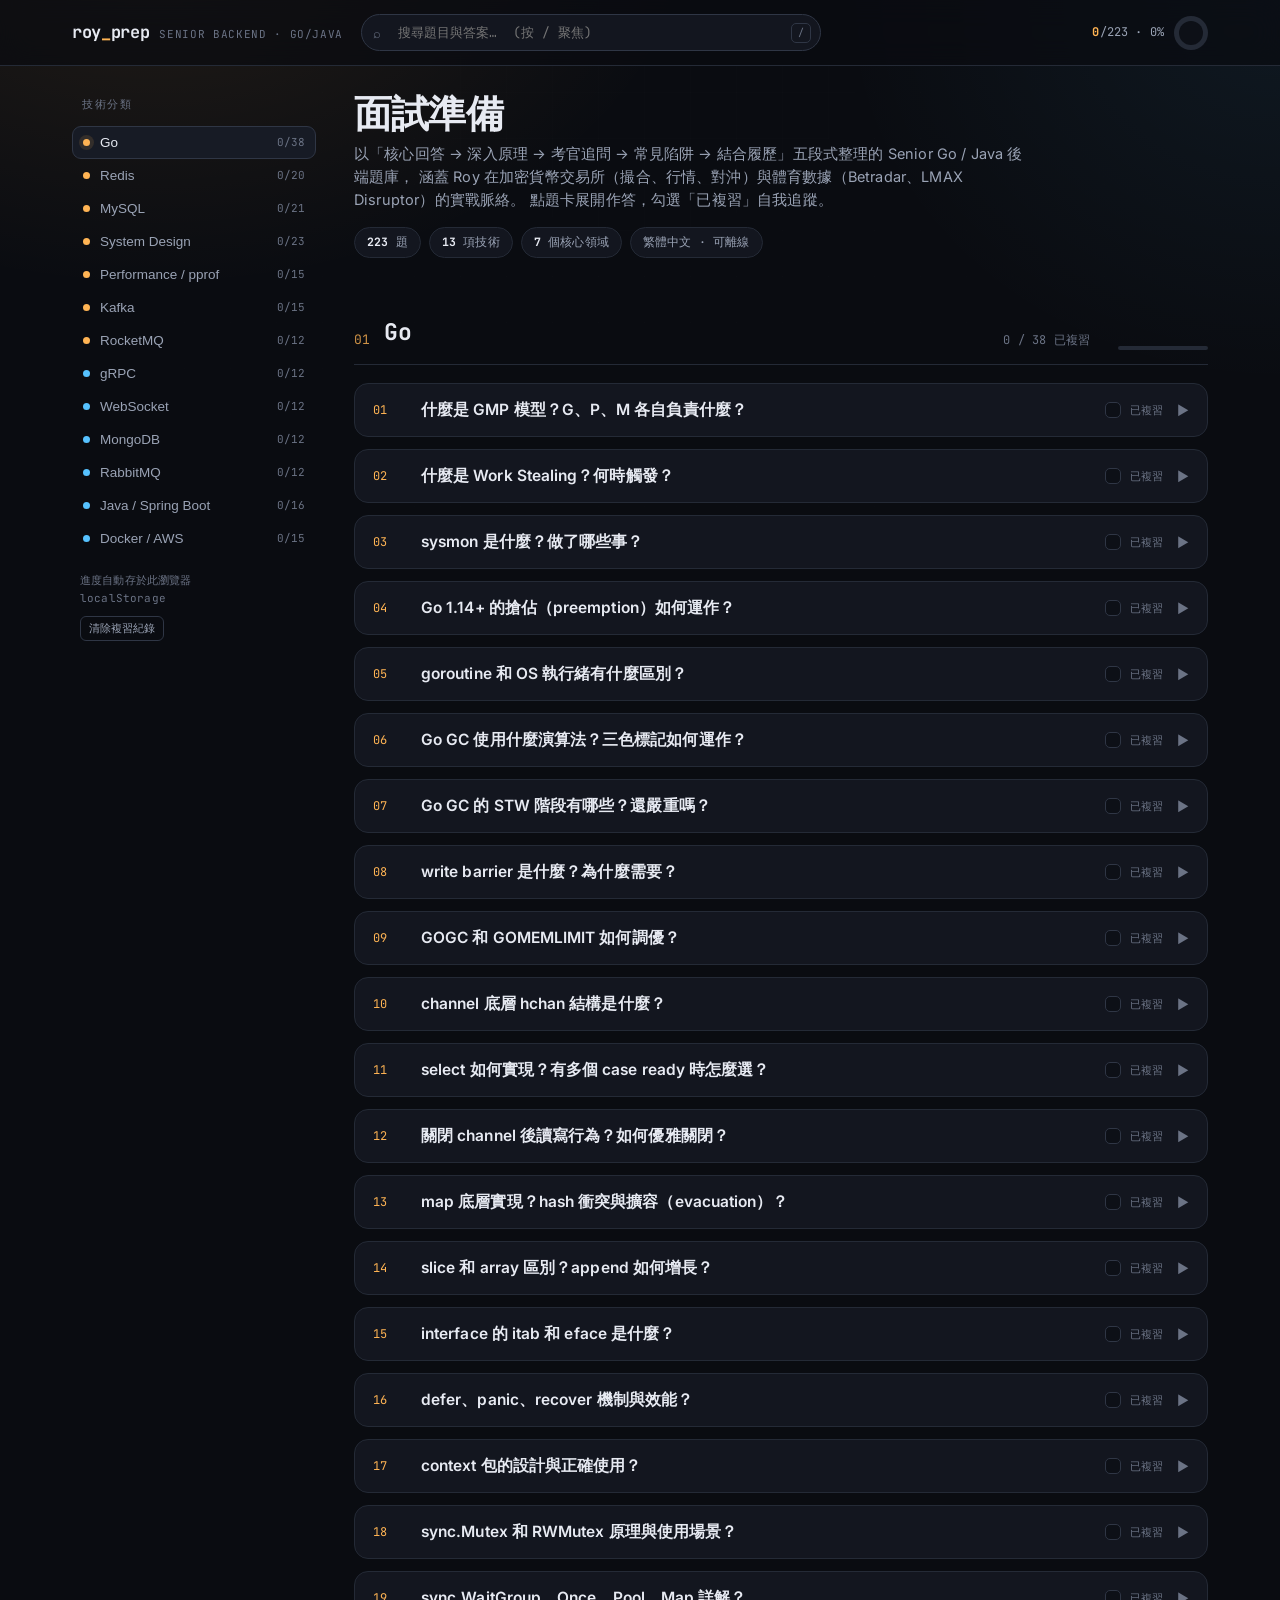
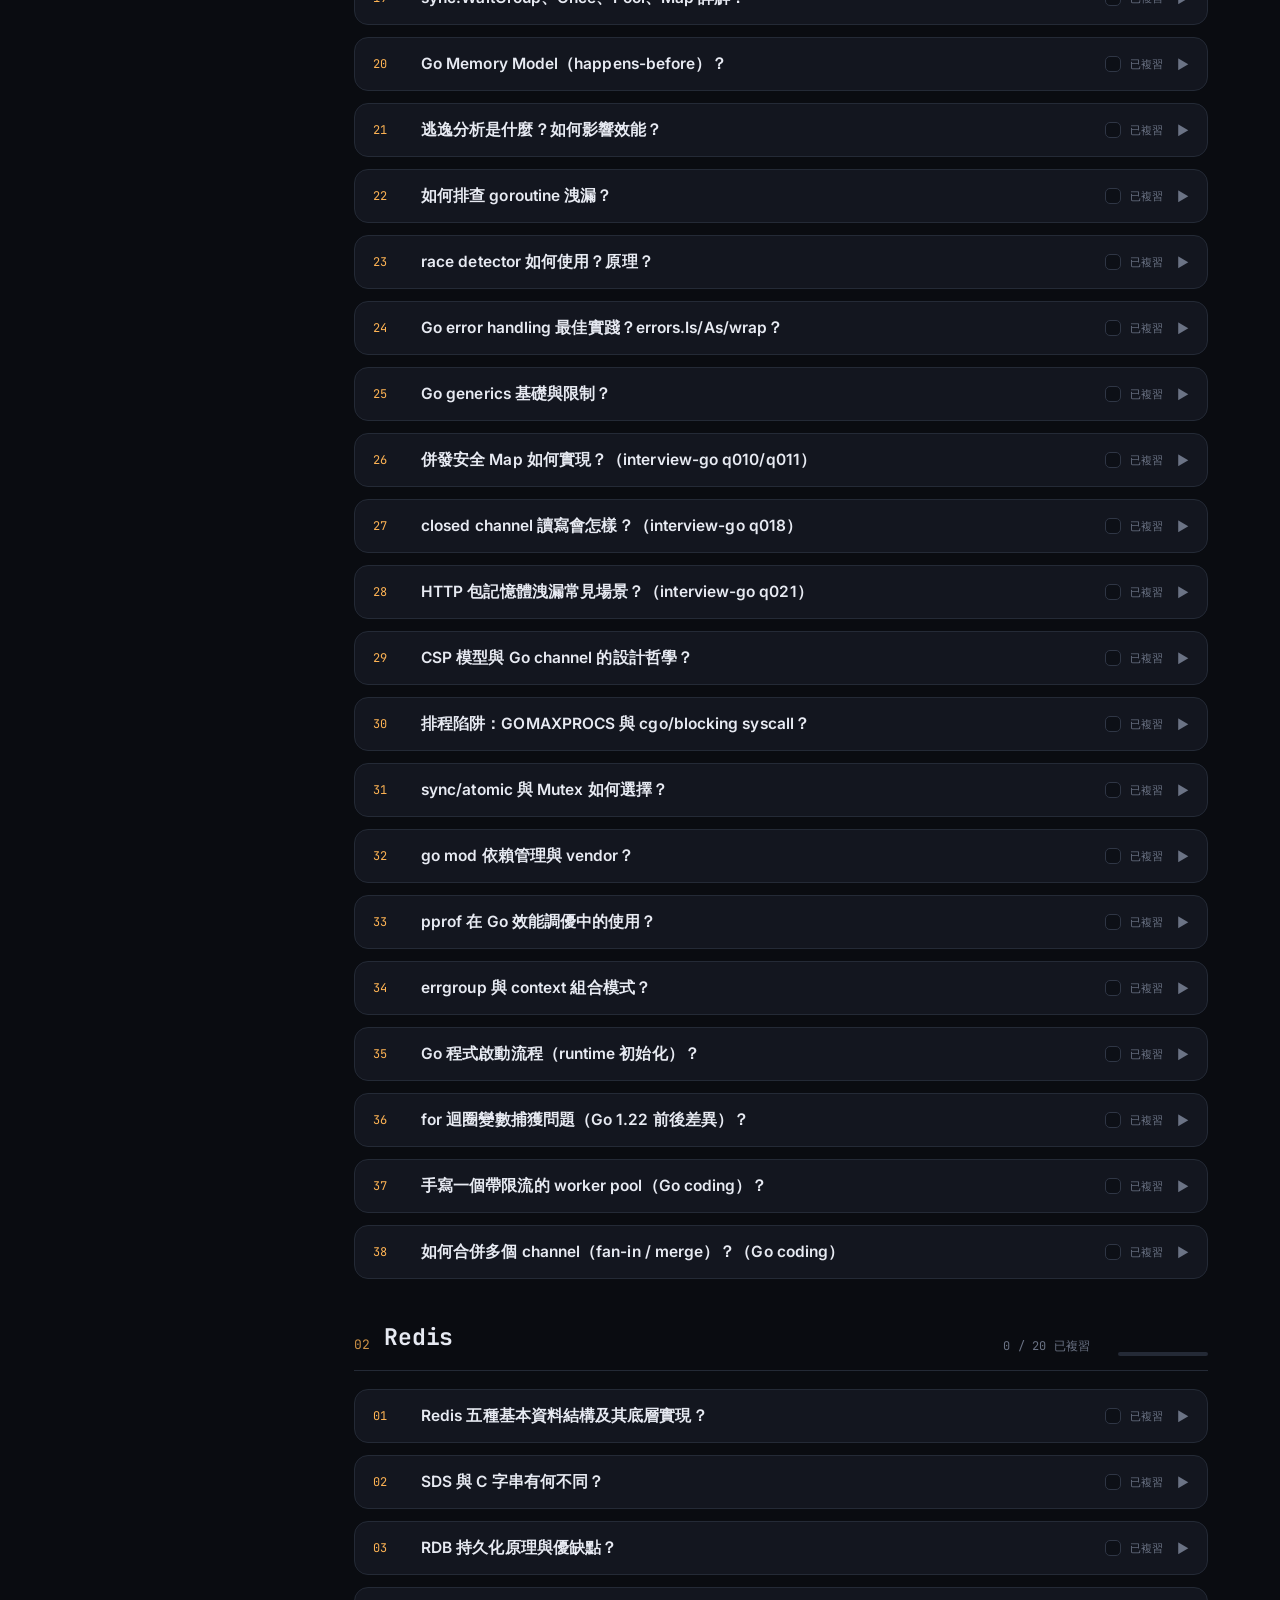
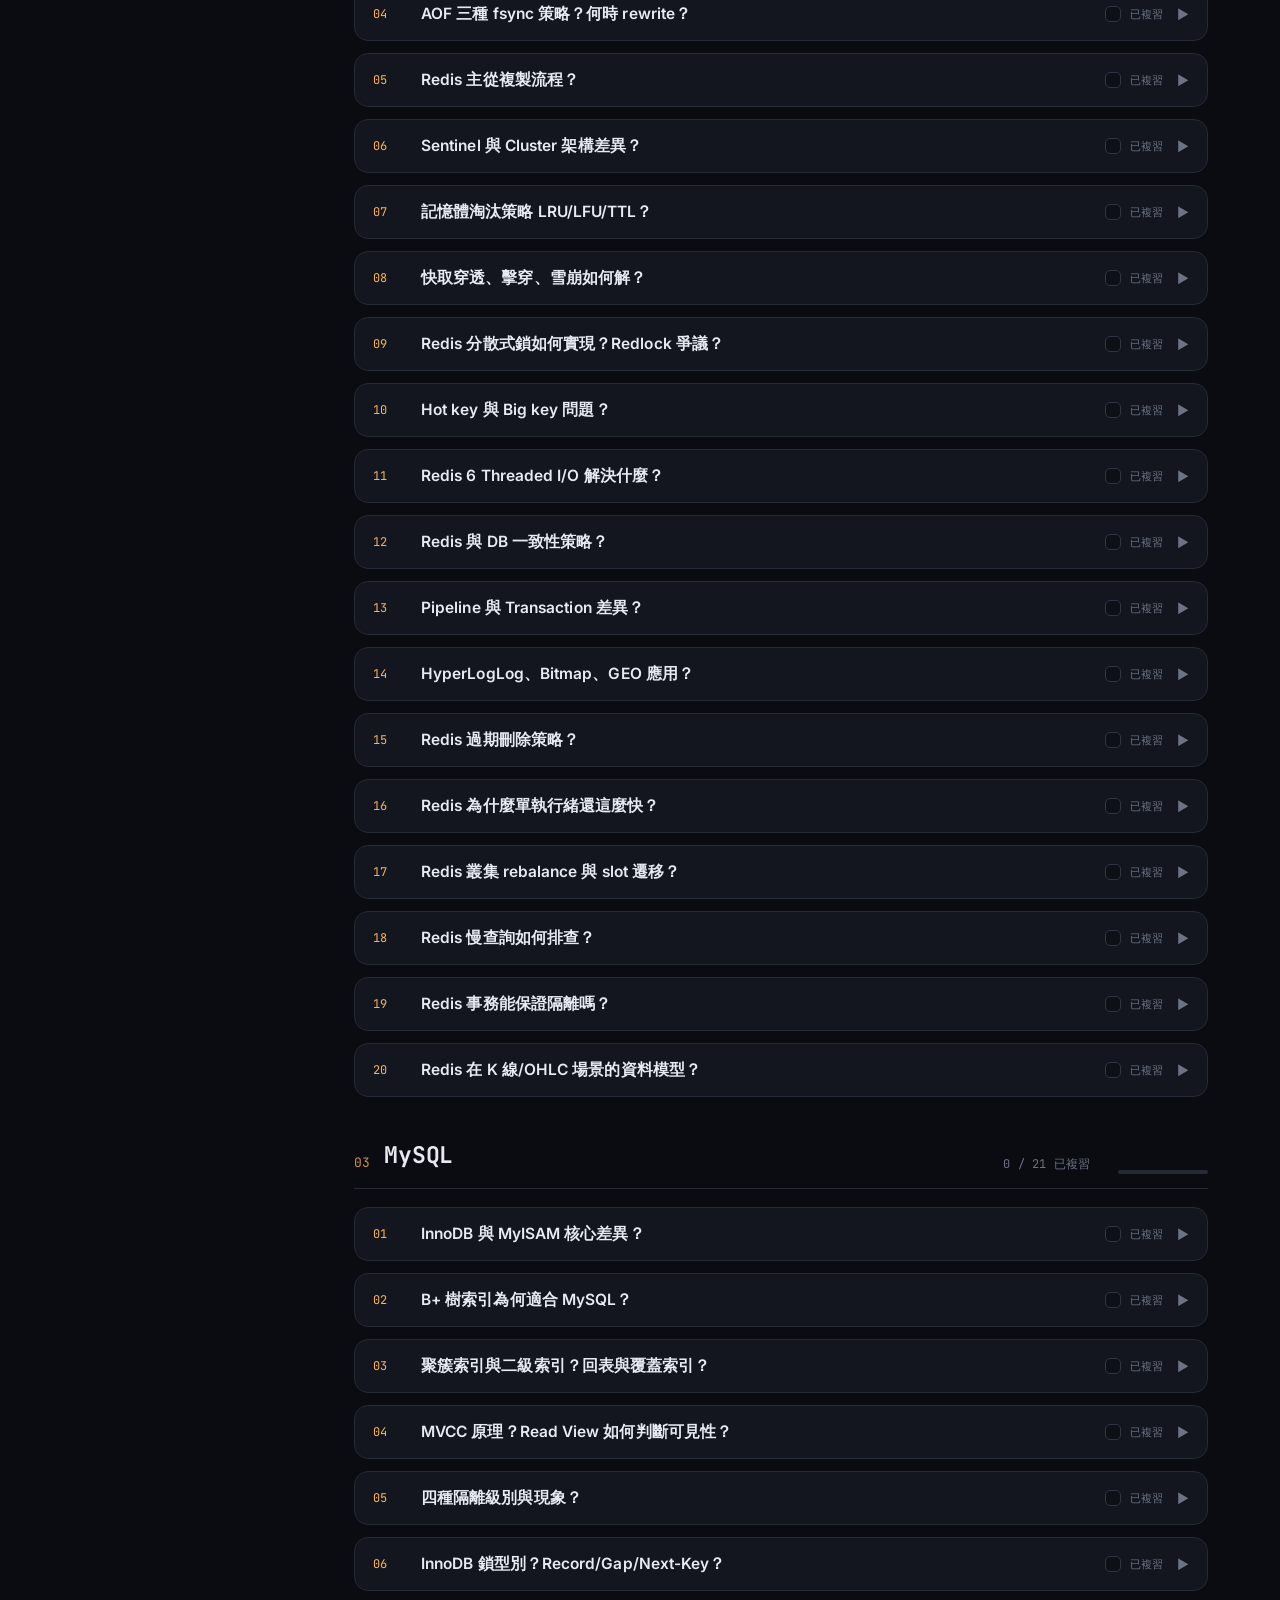
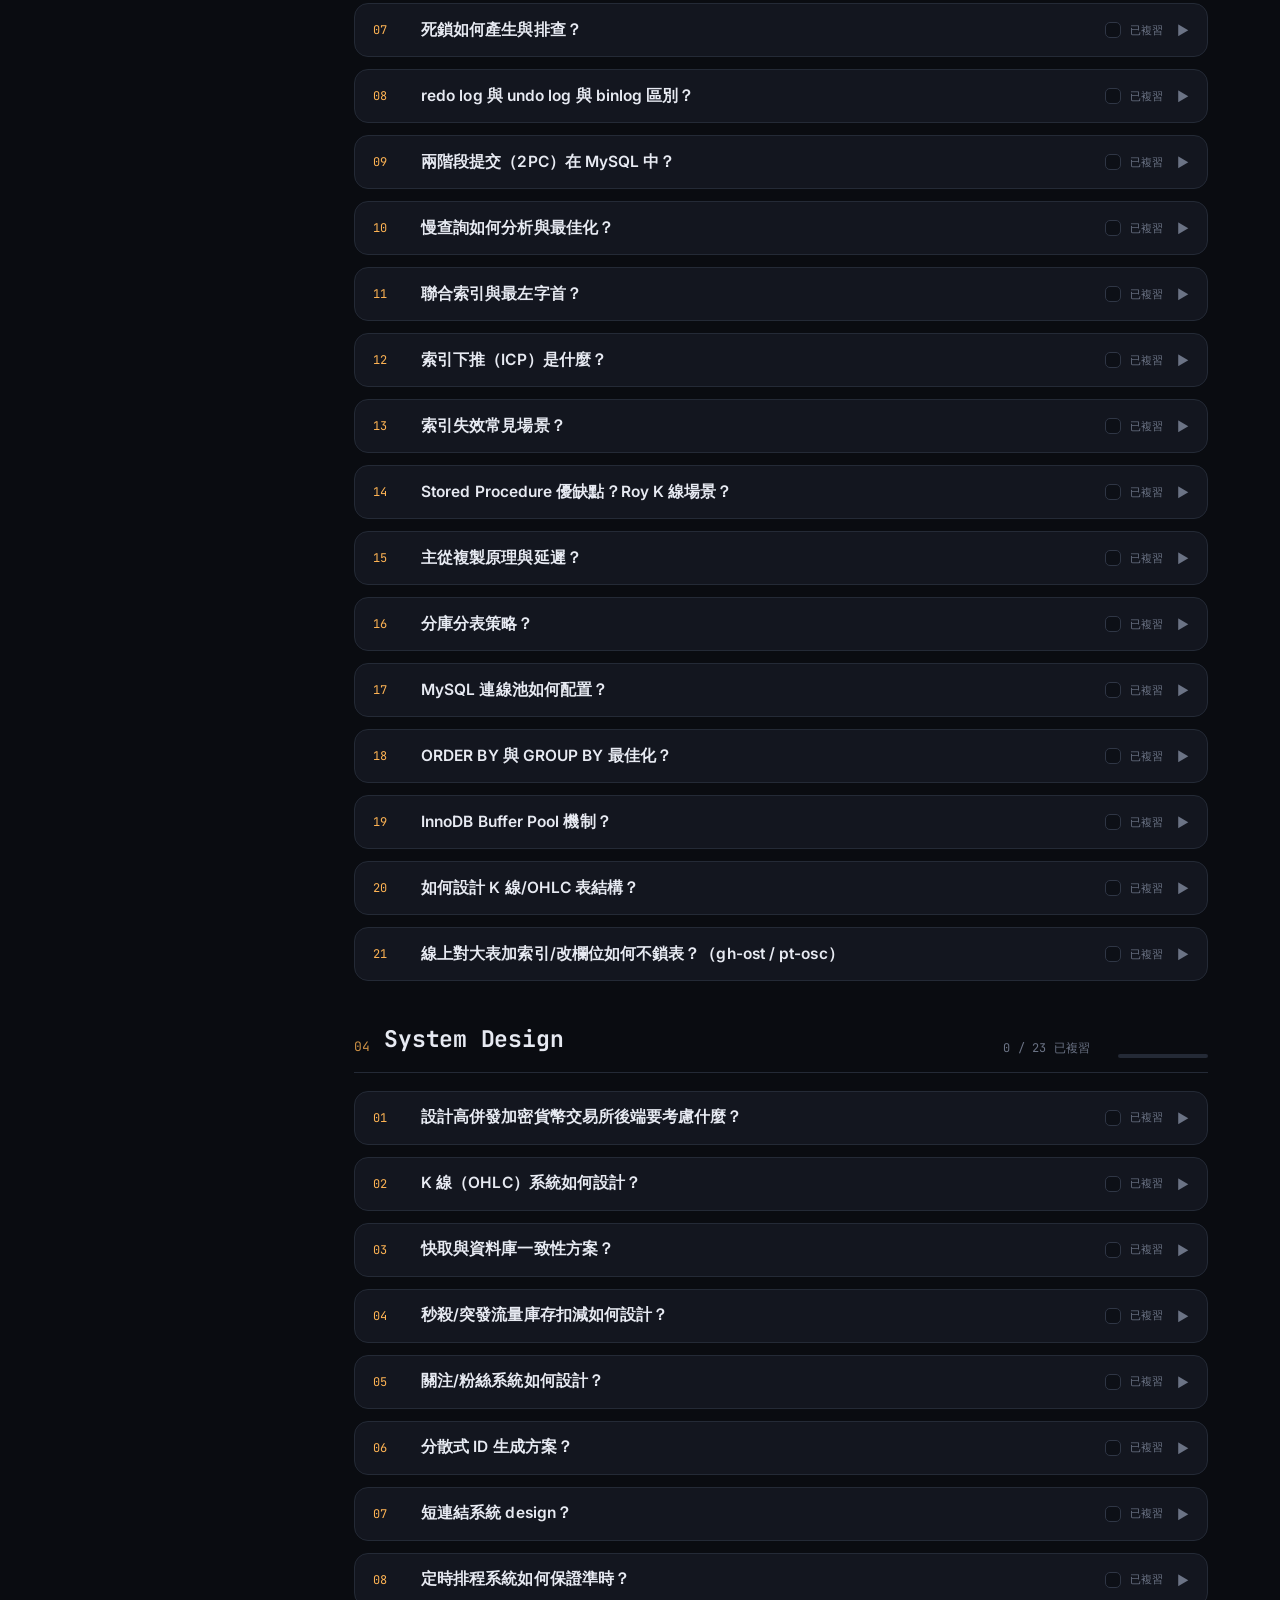
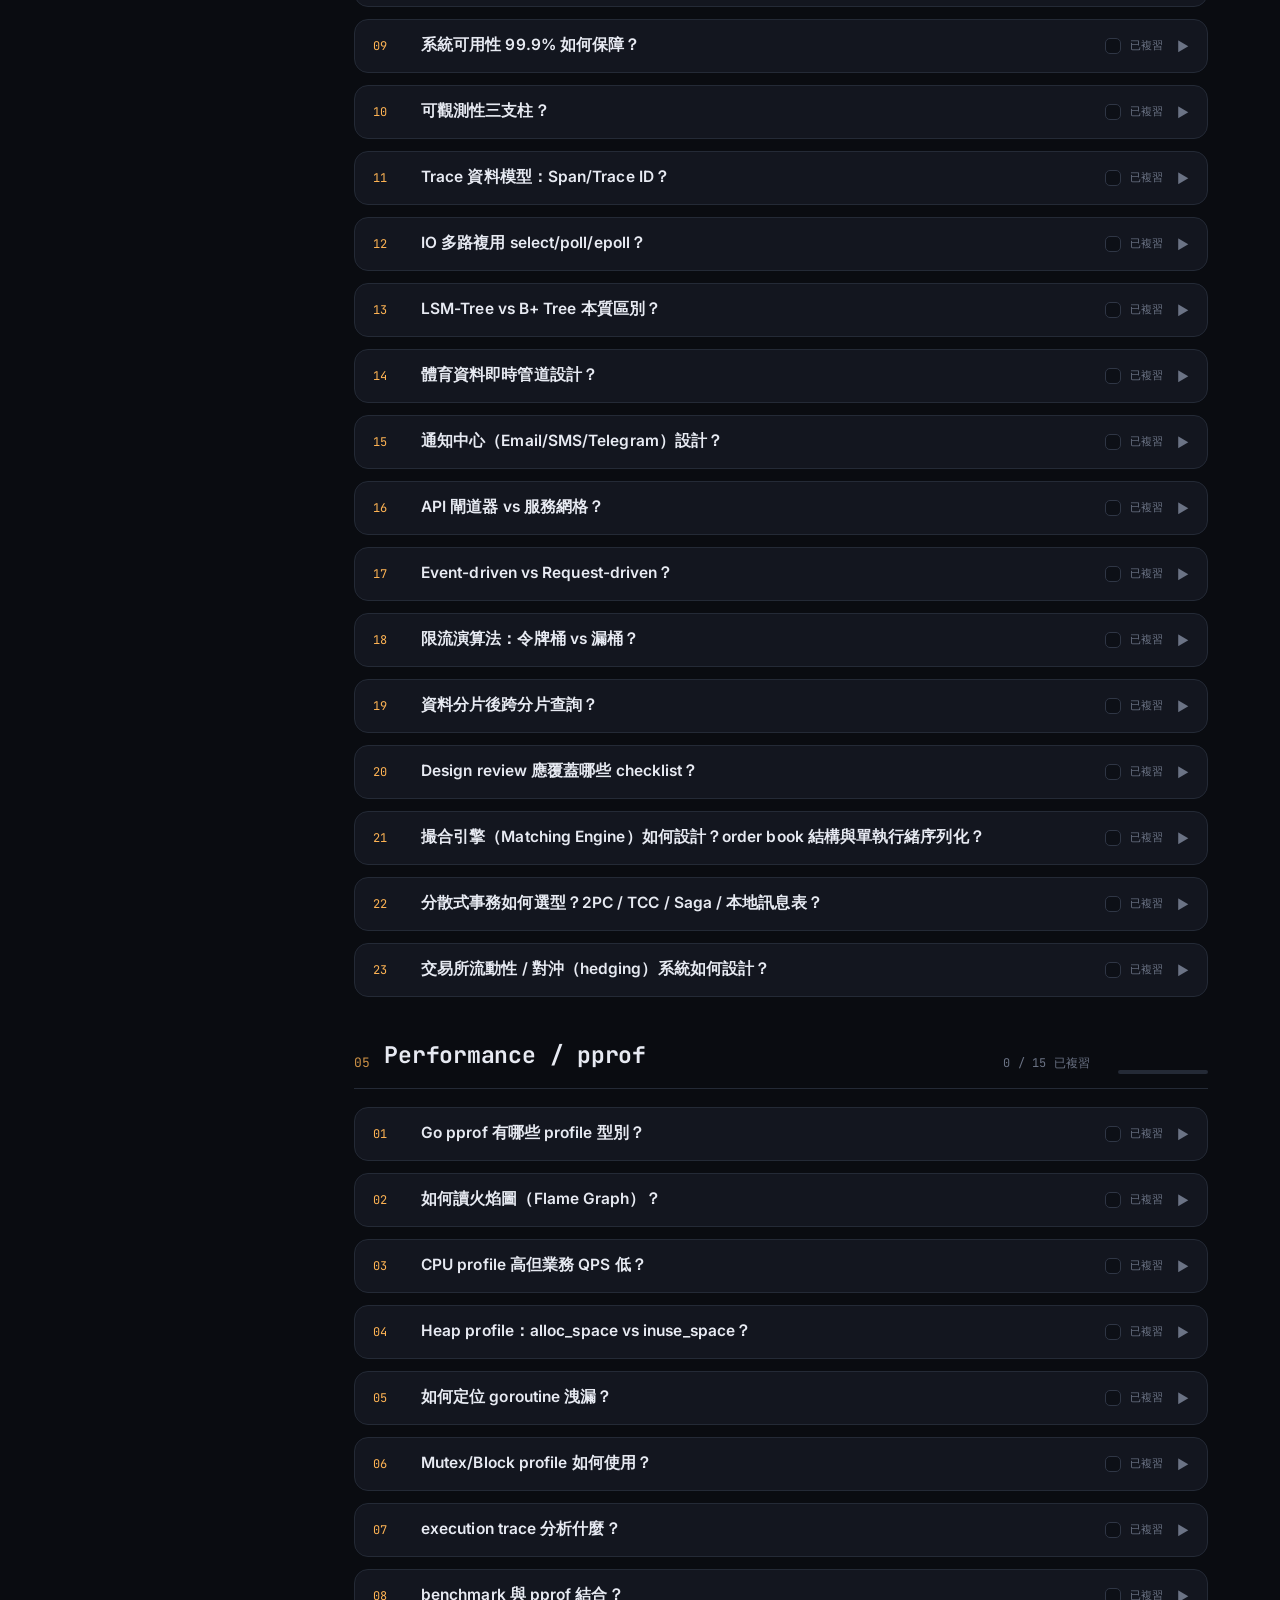
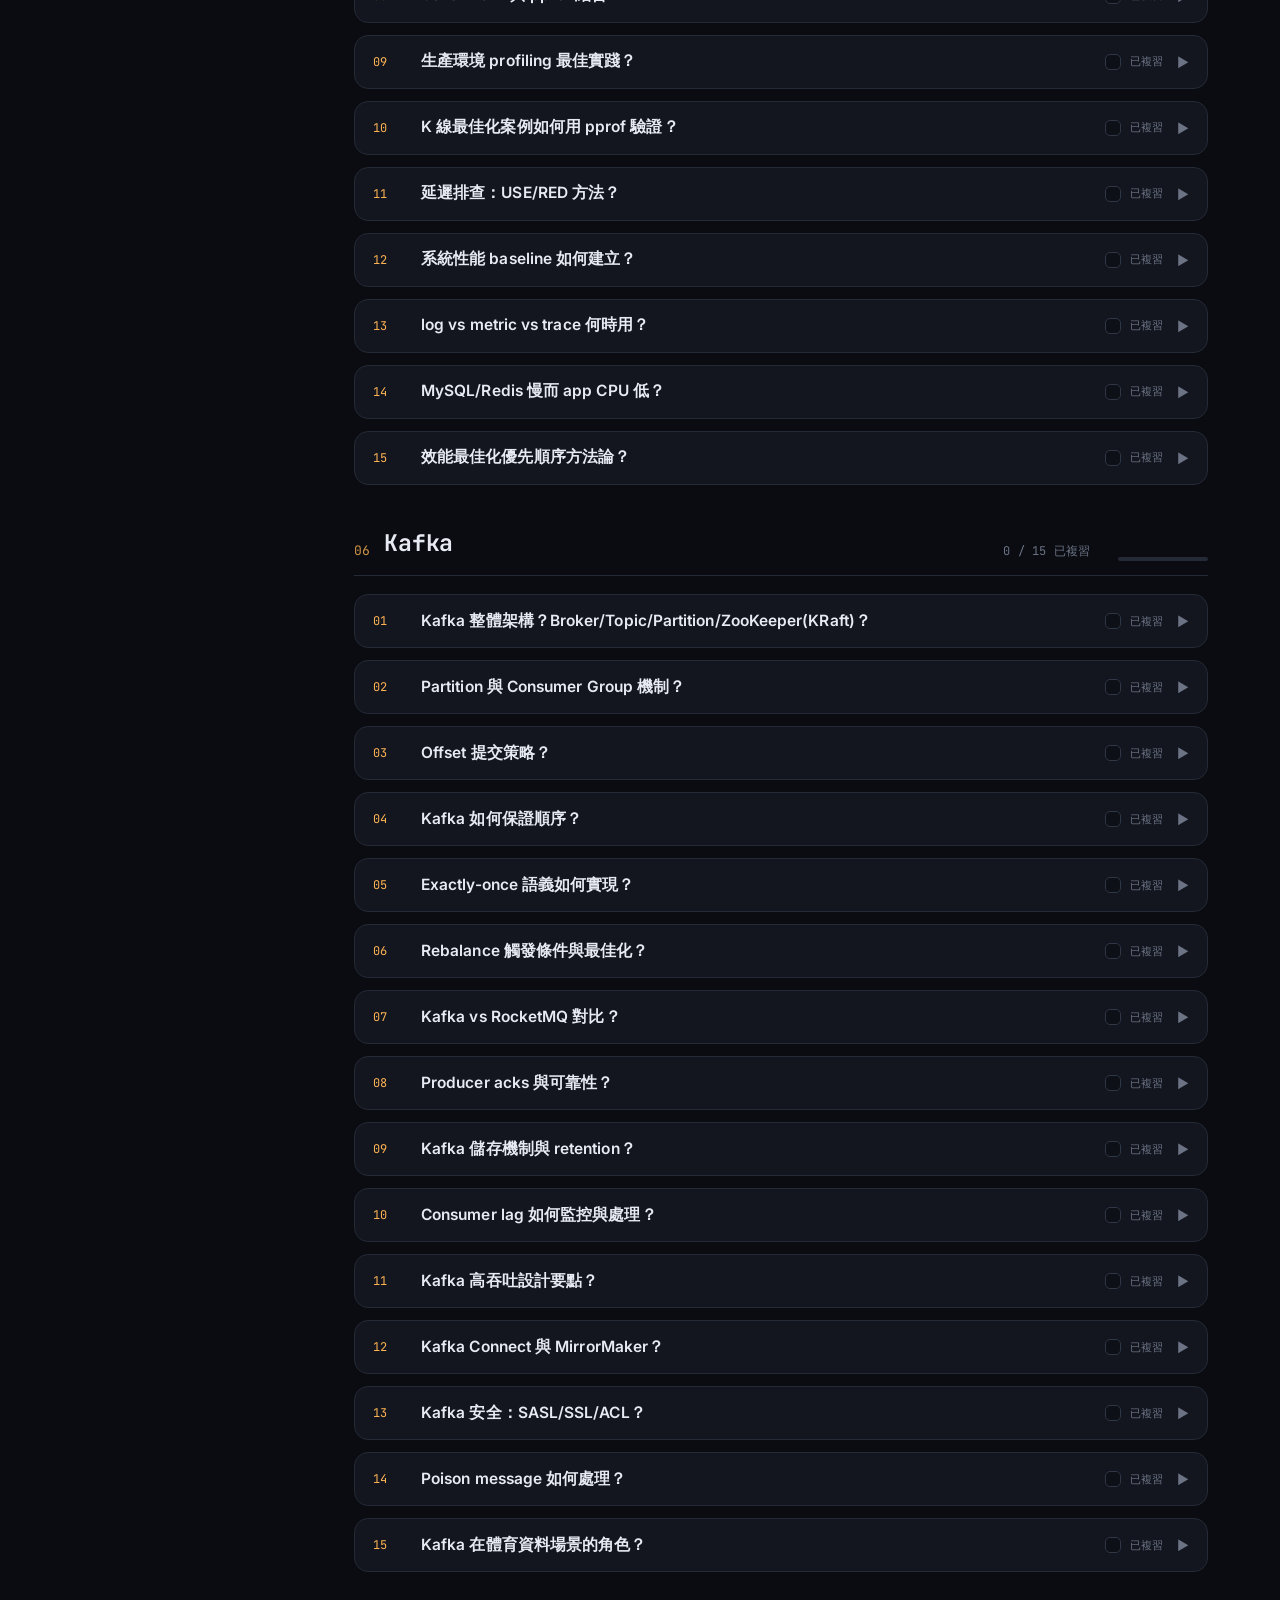
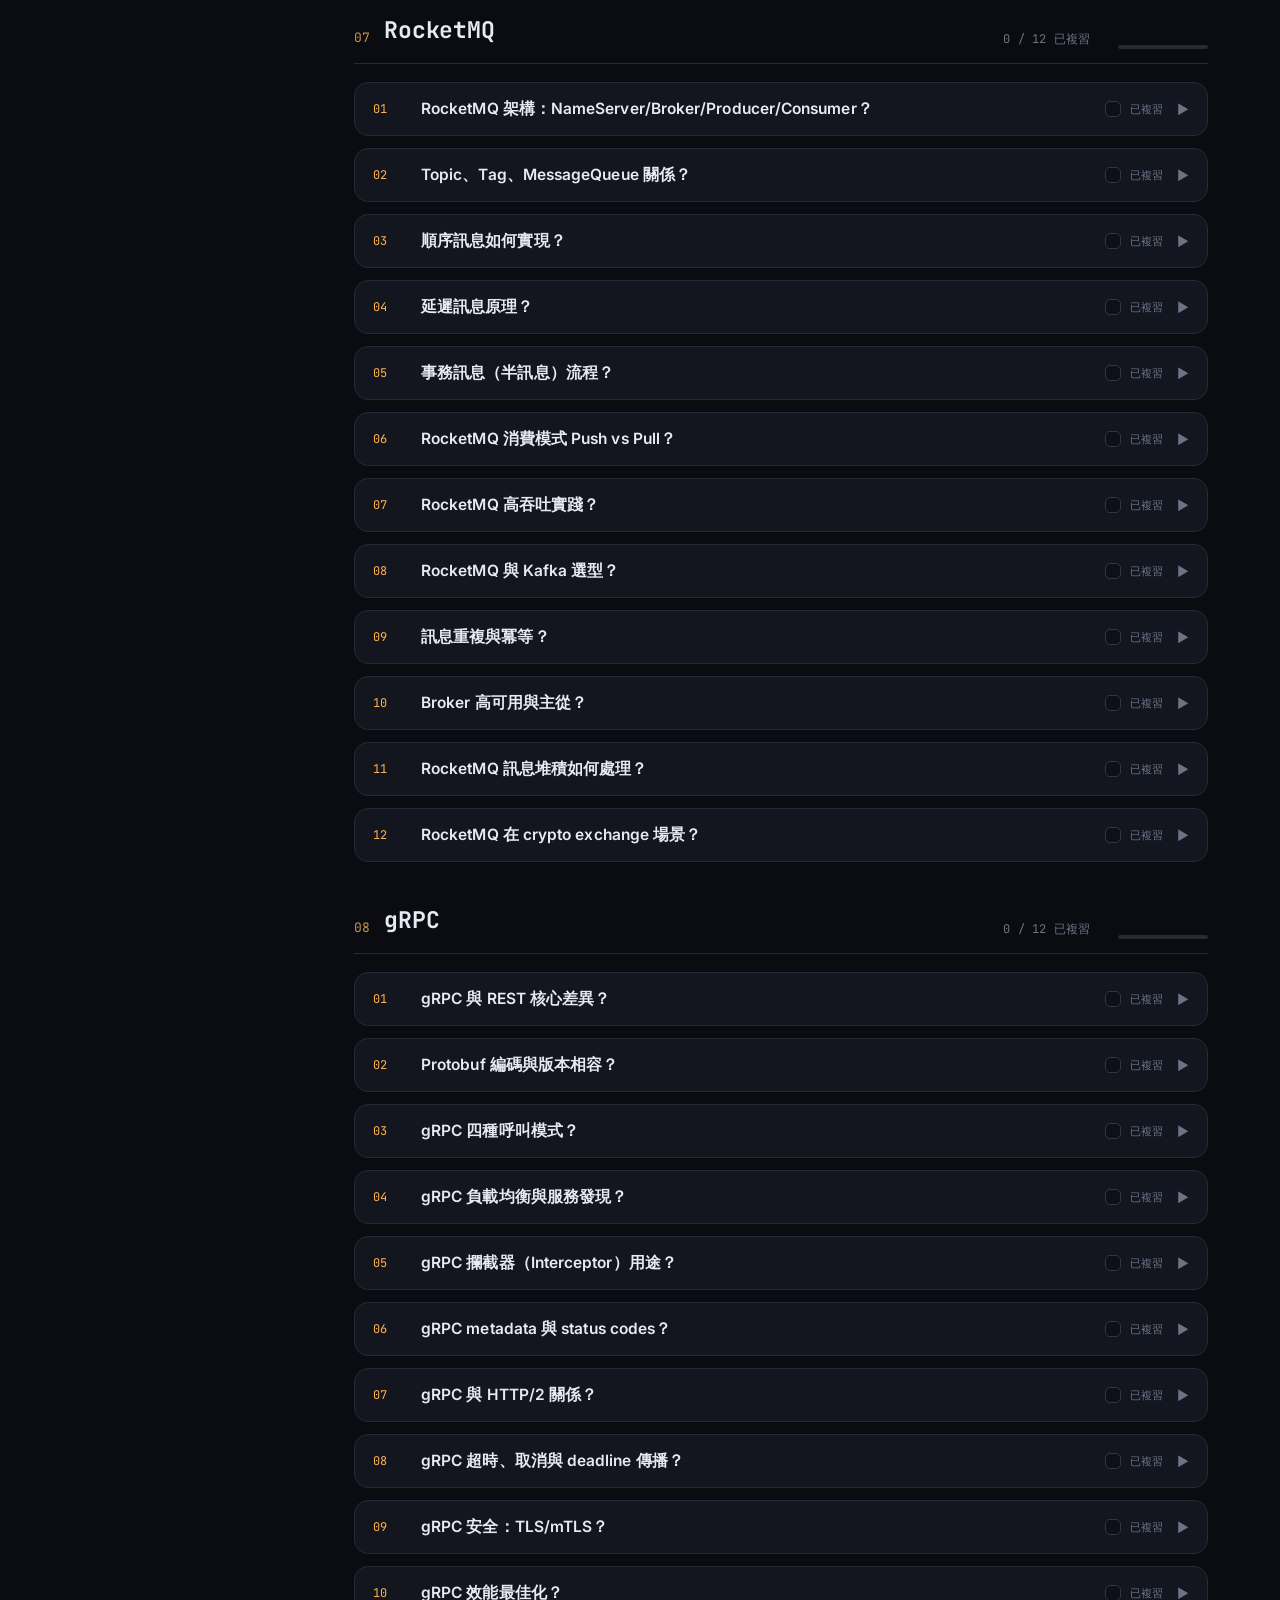
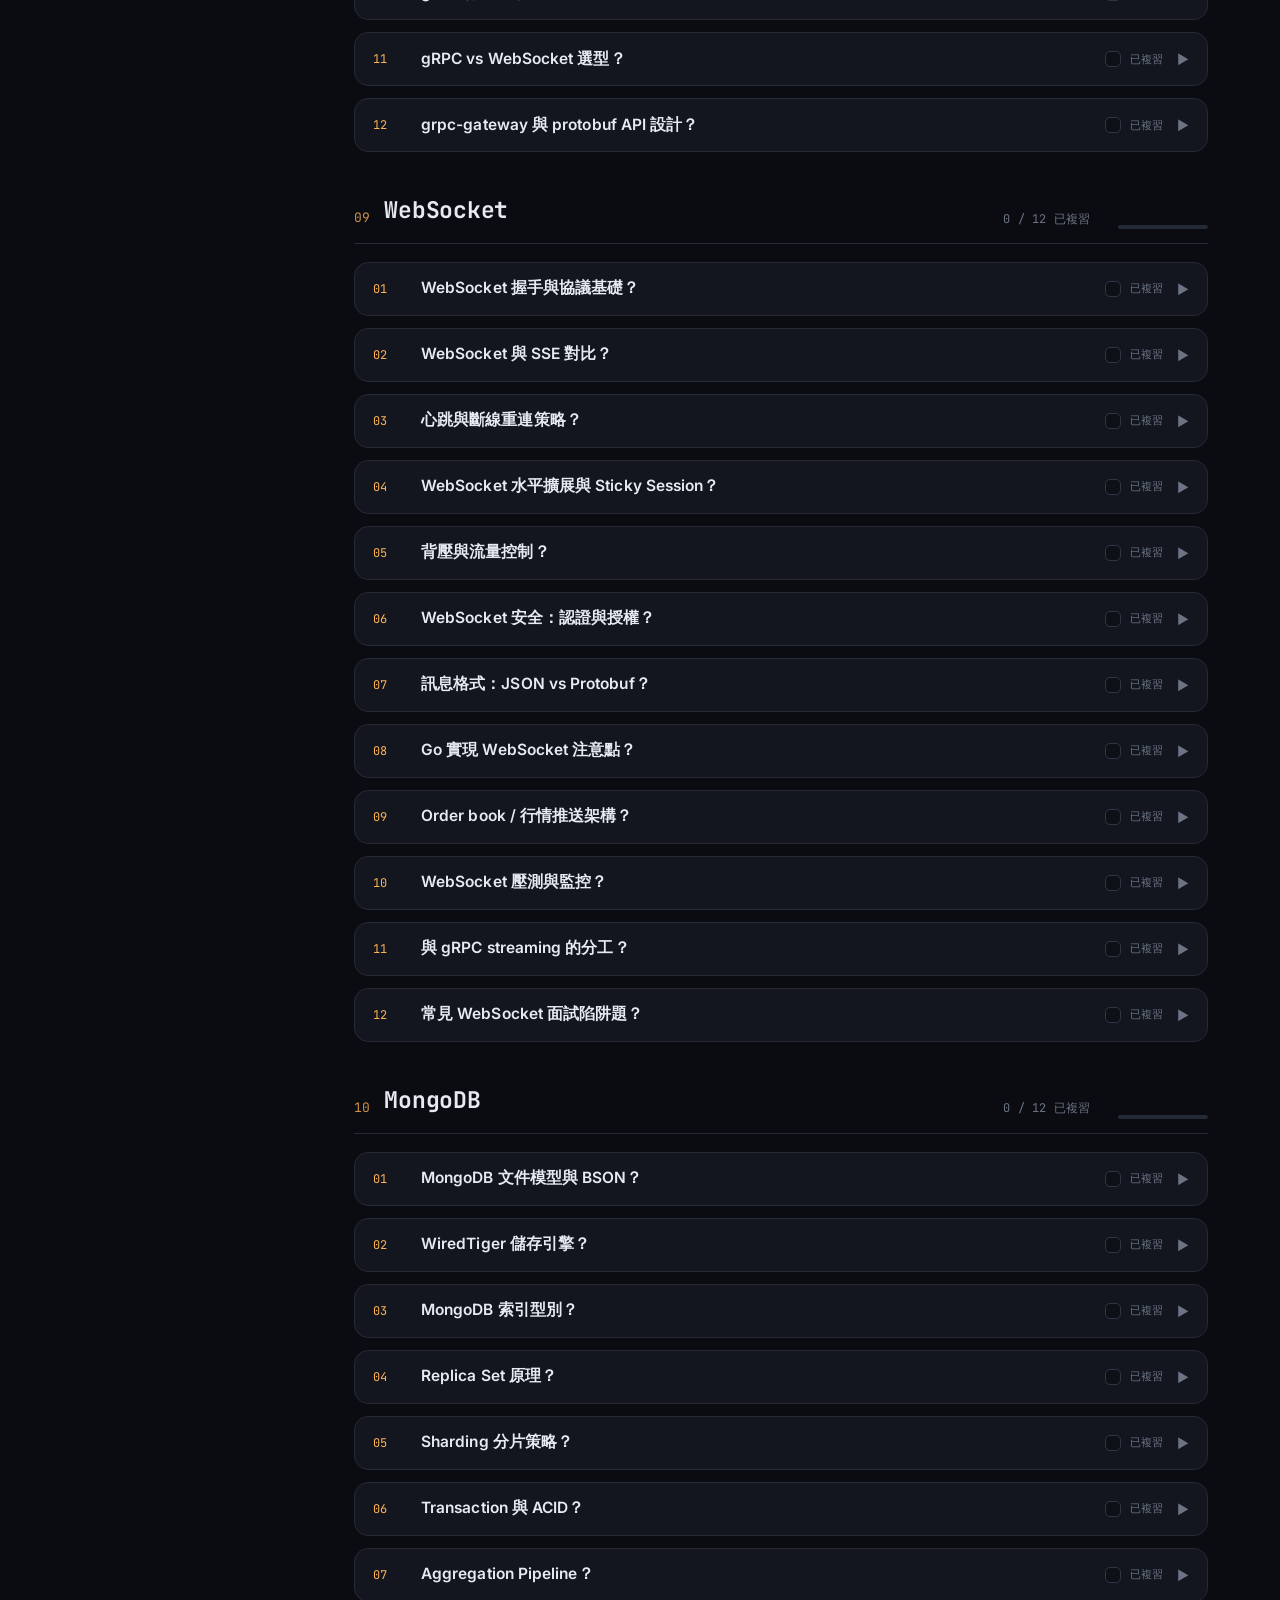
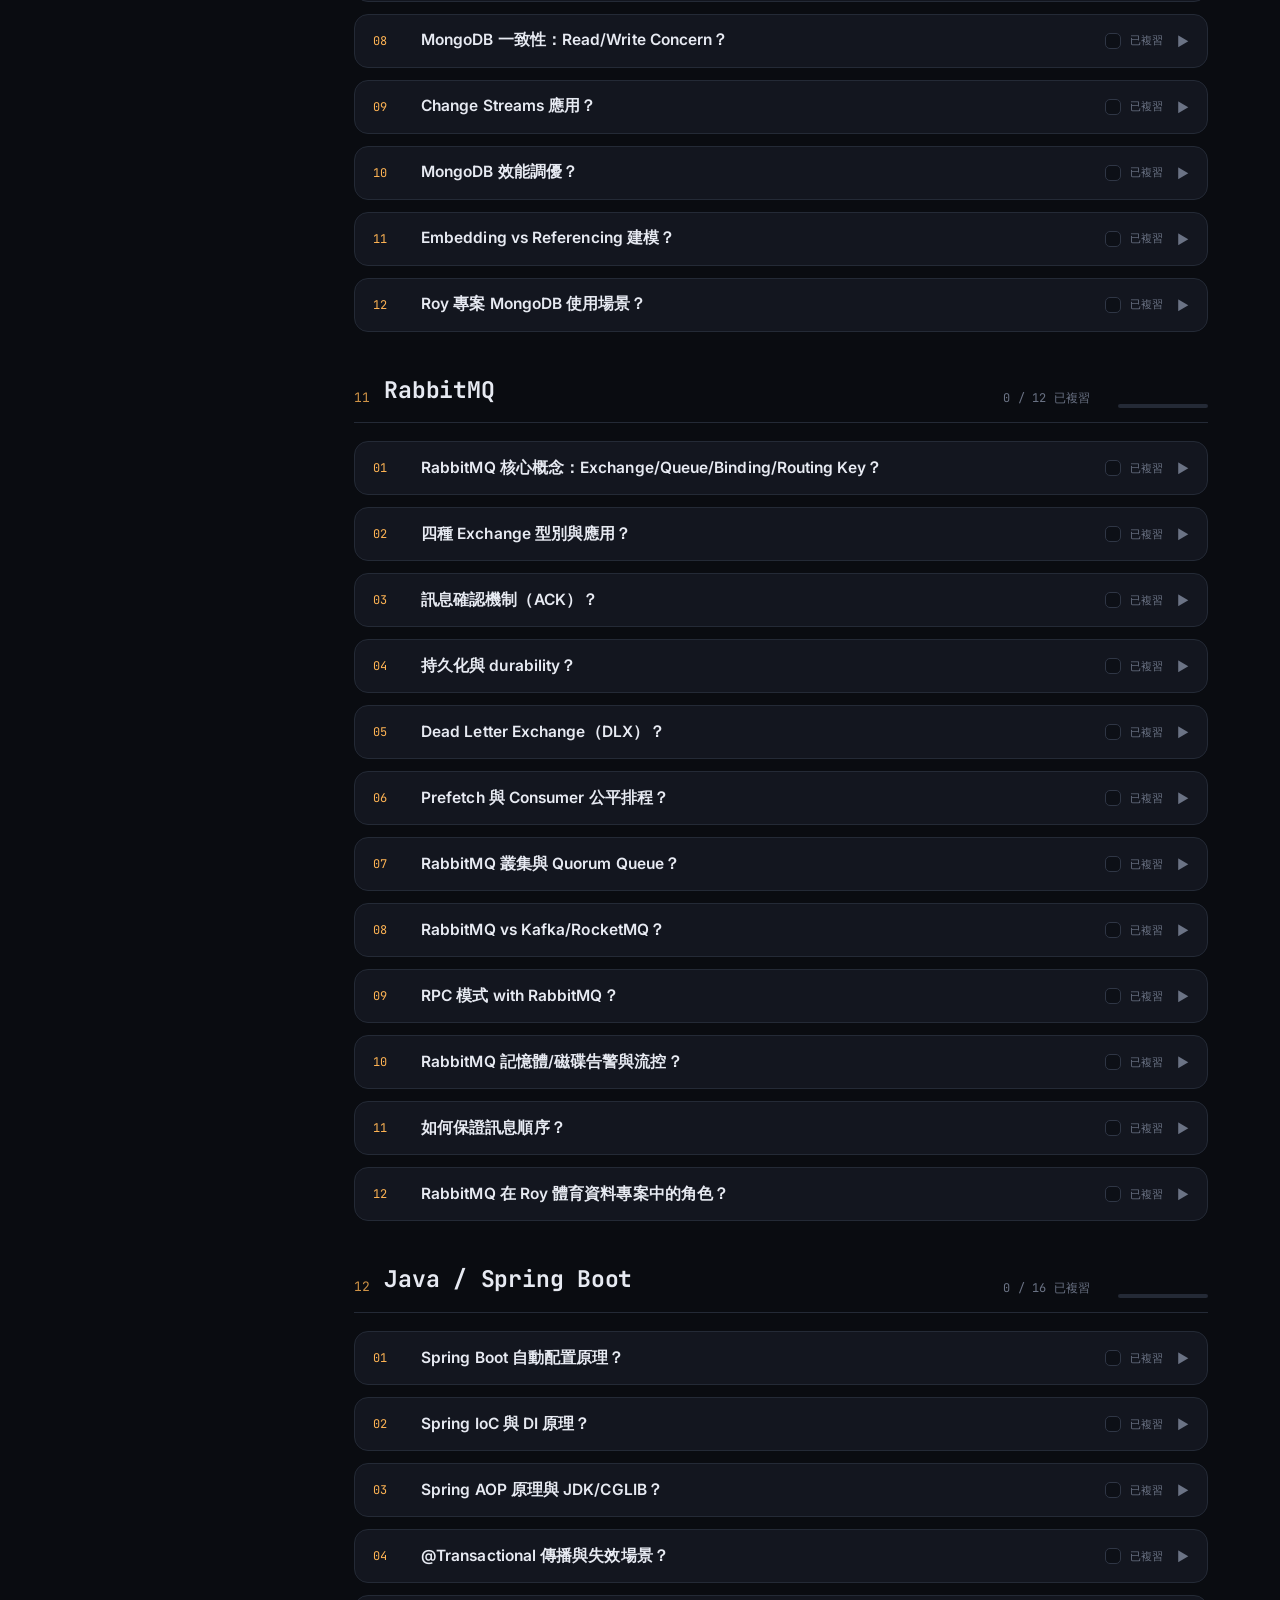
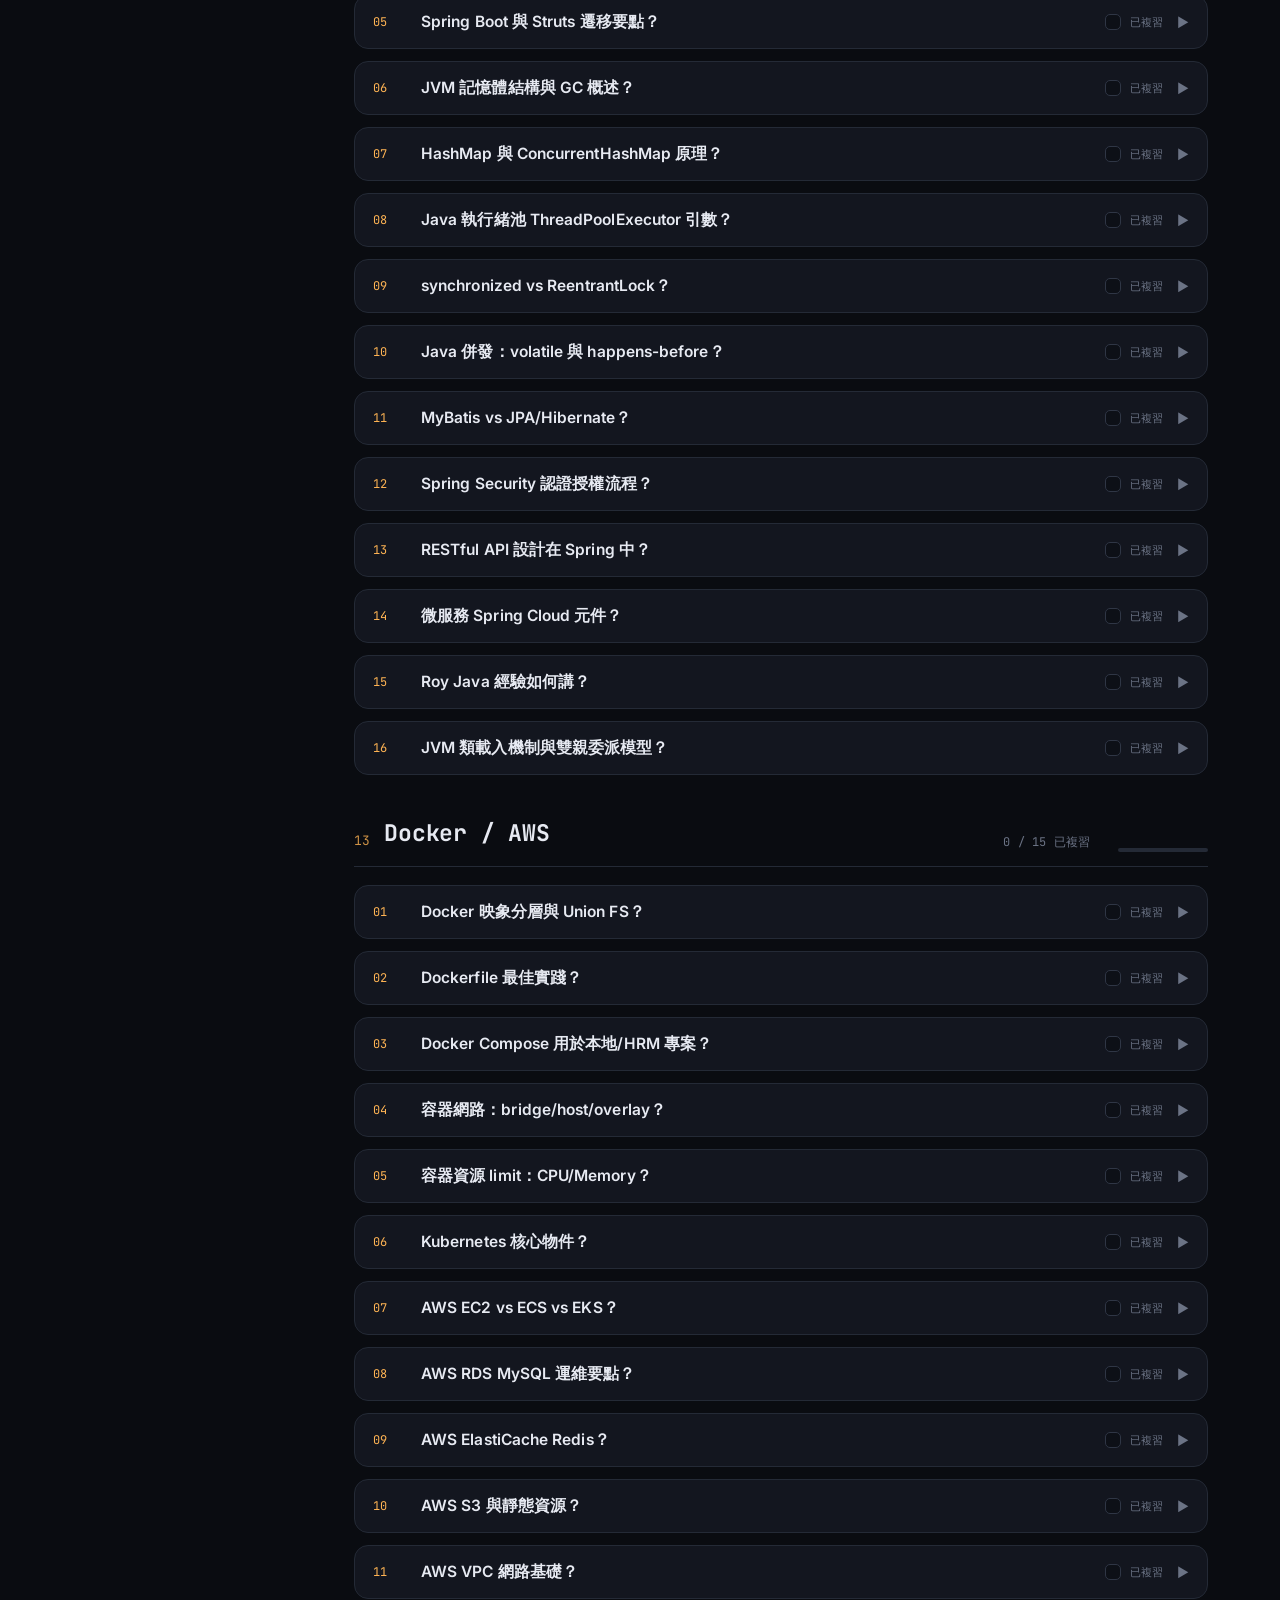
==== interview-prep/site/index.html @ c327d5e5 "Enhance README for Cursor skills by adding details on the new `interview-study-builder` skill, which" ====
<!DOCTYPE html>
<html lang="zh-Hant">
<head>
<meta charset="utf-8">
<meta name="viewport" content="width=device-width, initial-scale=1">
<title>Roy Lee · 後端面試準備</title>
<meta name="description" content="Senior Go/Java 後端面試準備 · 223 題技術深度問答">
<link rel="preconnect" href="https://fonts.googleapis.com">
<link rel="preconnect" href="https://fonts.gstatic.com" crossorigin>
<link href="https://fonts.googleapis.com/css2?family=Inter:wght@400;500;600;700&family=JetBrains+Mono:wght@400;500;700&display=swap" rel="stylesheet">
<link rel="stylesheet" href="assets/style.css">
</head>
<body>
<header class="topbar">
  <div class="topbar-in">
    <div class="brand">
      <span class="logo">roy<span class="pin">_</span>prep</span>
      <span class="sub">SENIOR BACKEND · GO/JAVA</span>
    </div>
    <div class="search">
      <span class="si">⌕</span>
      <input id="search" type="search" placeholder="搜尋題目與答案…  (按 / 聚焦)" autocomplete="off" aria-label="搜尋">
      <span class="kbd">/</span>
    </div>
    <div class="progress-wrap">
      <span class="progress-num"><b id="p-done">0</b>/<span id="p-total">223</span> · <span id="p-pct">0%</span></span>
      <div class="ring" id="ring" title="整體複習進度"></div>
    </div>
  </div>
</header>

<div class="layout">
  <aside class="sidebar">
    <div class="side-title">技術分類</div>
    <div id="side-nav" class="nav-scroll"></div>
    <div class="side-foot">
      進度自動存於此瀏覽器<br>localStorage
      <br><button id="reset">清除複習紀錄</button>
    </div>
  </aside>

  <main id="content">
    <section class="hero">
      <h1>面試準備</h1>
      <p>以「核心回答 → 深入原理 → 考官追問 → 常見陷阱 → 結合履歷」五段式整理的 Senior Go / Java 後端題庫，
         涵蓋 Roy 在加密貨幣交易所（撮合、行情、對沖）與體育數據（Betradar、LMAX Disruptor）的實戰脈絡。
         點題卡展開作答，勾選「已複習」自我追蹤。</p>
      <div class="meta">
        <span class="chip"><b>223</b> 題</span>
        <span class="chip"><b>13</b> 項技術</span>
        <span class="chip"><b>7</b> 個核心領域</span>
        <span class="chip">繁體中文 · 可離線</span>
      </div>
    </section>
    <div id="empty" class="empty hidden">沒有符合的題目，試試其他關鍵字。</div>
  </main>
</div>

<script src="assets/data.js"></script>
<script src="assets/app.js"></script>
</body>
</html>
---- interview-prep/site/assets/style.css ----
/* Interview Prep — technical-editorial dark study console */
:root{
  --bg:#0a0c11; --bg2:#0d1017; --surface:#13161f; --surface2:#171b25;
  --border:#242a36; --border2:#2f3645;
  --text:#e7eaf2; --muted:#9aa3b5; --faint:#6b7385;
  --accent:#ffb454; --accent-dim:#7a5a26;
  --c-core:#ffb454; --c-dive:#56c2ff; --c-ask:#c79cff; --c-trap:#ff6b6b; --c-resume:#54dd9b;
  --radius:14px; --radius-sm:9px;
  --mono:"JetBrains Mono",ui-monospace,SFMono-Regular,Menlo,Consolas,monospace;
  --sans:"Inter",-apple-system,BlinkMacSystemFont,"Segoe UI",system-ui,"PingFang TC","Microsoft JhengHei",sans-serif;
  --maxw:1180px;
}
*{box-sizing:border-box}
html{scroll-behavior:smooth}
body{
  margin:0; font-family:var(--sans); color:var(--text); background:var(--bg);
  line-height:1.6; -webkit-font-smoothing:antialiased; letter-spacing:.01em;
  background-image:
    radial-gradient(900px 600px at 12% -8%, rgba(255,180,84,.10), transparent 60%),
    radial-gradient(800px 700px at 100% 0%, rgba(86,194,255,.07), transparent 55%),
    linear-gradient(180deg,#0a0c11,#0a0c11);
  background-attachment:fixed;
}
body::before{ /* faint engineering grid */
  content:""; position:fixed; inset:0; z-index:0; pointer-events:none; opacity:.4;
  background-image:linear-gradient(rgba(255,255,255,.022) 1px,transparent 1px),
    linear-gradient(90deg,rgba(255,255,255,.022) 1px,transparent 1px);
  background-size:46px 46px; mask-image:radial-gradient(circle at 50% 0%,#000,transparent 85%);
}
a{color:var(--accent);text-decoration:none}
::selection{background:rgba(255,180,84,.28)}

/* Topbar */
.topbar{position:sticky;top:0;z-index:50;backdrop-filter:blur(14px);
  background:rgba(10,12,17,.72);border-bottom:1px solid var(--border)}
.topbar-in{max-width:var(--maxw);margin:0 auto;padding:14px 22px;display:flex;align-items:center;gap:18px}
.brand{display:flex;align-items:baseline;gap:10px;flex-shrink:0}
.brand .logo{font-family:var(--mono);font-weight:700;font-size:17px;color:var(--text);letter-spacing:-.02em}
.brand .logo .pin{color:var(--accent)}
.brand .sub{font-family:var(--mono);font-size:11px;color:var(--faint);letter-spacing:.06em}
.search{position:relative;flex:1;max-width:460px}
.search input{width:100%;padding:9px 36px 9px 36px;border-radius:999px;border:1px solid var(--border2);
  background:var(--surface);color:var(--text);font-family:var(--mono);font-size:13px;outline:none;transition:.18s}
.search input:focus{border-color:var(--accent);box-shadow:0 0 0 3px rgba(255,180,84,.12)}
.search .si{position:absolute;left:12px;top:50%;transform:translateY(-50%);color:var(--faint);font-size:13px}
.search .kbd{position:absolute;right:10px;top:50%;transform:translateY(-50%);font-family:var(--mono);
  font-size:10px;color:var(--faint);border:1px solid var(--border2);border-radius:5px;padding:1px 6px}
.topbar .progress-wrap{margin-left:auto;display:flex;align-items:center;gap:10px;flex-shrink:0}
.progress-num{font-family:var(--mono);font-size:12px;color:var(--muted)}
.progress-num b{color:var(--accent)}
.ring{--p:0;width:34px;height:34px;border-radius:50%;flex-shrink:0;
  background:conic-gradient(var(--accent) calc(var(--p)*1%), var(--border) 0);
  display:grid;place-items:center}
.ring::after{content:"";width:24px;height:24px;border-radius:50%;background:var(--bg2)}

/* Layout */
.layout{max-width:var(--maxw);margin:0 auto;display:grid;grid-template-columns:248px 1fr;gap:34px;
  padding:26px 22px 90px;position:relative;z-index:1}
.sidebar{position:sticky;top:78px;align-self:start;max-height:calc(100vh - 96px);overflow:auto;padding-right:4px}
.side-title{font-family:var(--mono);font-size:11px;letter-spacing:.14em;color:var(--faint);
  text-transform:uppercase;margin:4px 0 12px 10px}
.nav-item{display:flex;align-items:center;gap:10px;padding:8px 10px;border-radius:var(--radius-sm);
  cursor:pointer;color:var(--muted);font-size:13.5px;border:1px solid transparent;transition:.14s;width:100%;text-align:left;background:none}
.nav-item:hover{background:var(--surface);color:var(--text)}
.nav-item.active{background:var(--surface2);color:var(--text);border-color:var(--border2)}
.nav-item.active .dot{box-shadow:0 0 0 4px rgba(255,180,84,.12)}
.nav-item .dot{width:7px;height:7px;border-radius:50%;flex-shrink:0;background:var(--c-dive)}
.nav-item.p3 .dot{background:var(--accent)}
.nav-item .nm{flex:1;white-space:nowrap;overflow:hidden;text-overflow:ellipsis}
.nav-item .ct{font-family:var(--mono);font-size:11px;color:var(--faint)}
.nav-item.done .ct{color:var(--c-resume)}
.side-foot{margin:16px 8px 0;font-family:var(--mono);font-size:11px;color:var(--faint);line-height:1.7}
.side-foot button{background:none;border:1px solid var(--border2);color:var(--muted);border-radius:6px;
  font-family:var(--mono);font-size:11px;padding:4px 8px;cursor:pointer;margin-top:8px}
.side-foot button:hover{border-color:var(--c-trap);color:var(--c-trap)}

/* Hero */
.hero{margin-bottom:30px}
.hero h1{font-family:var(--mono);font-weight:700;font-size:clamp(26px,4vw,38px);margin:0 0 6px;
  letter-spacing:-.02em;line-height:1.15}
.hero h1 .em{color:var(--accent)}
.hero p{color:var(--muted);max-width:680px;margin:6px 0 0;font-size:14.5px}
.hero .meta{display:flex;gap:8px;flex-wrap:wrap;margin-top:16px}
.chip{font-family:var(--mono);font-size:11.5px;color:var(--muted);background:var(--surface);
  border:1px solid var(--border);border-radius:999px;padding:5px 12px}
.chip b{color:var(--text)}

/* Tech section */
.tech{margin:0 0 14px;scroll-margin-top:90px}
.tech-head{display:flex;align-items:flex-end;gap:14px;padding:26px 0 14px;border-bottom:1px solid var(--border);margin-bottom:18px}
.tech-head .idx{font-family:var(--mono);font-size:13px;color:var(--accent);opacity:.8}
.tech-head h2{font-family:var(--mono);font-size:23px;margin:0;letter-spacing:-.01em}
.tech-head .meta{margin-left:auto;font-family:var(--mono);font-size:12px;color:var(--faint)}
.tech-head .bar{height:4px;width:90px;border-radius:3px;background:var(--border);overflow:hidden;margin-left:14px}
.tech-head .bar i{display:block;height:100%;background:var(--accent);width:0;transition:width .4s}

/* Cards */
.card{background:var(--surface);border:1px solid var(--border);border-radius:var(--radius);
  margin-bottom:12px;overflow:hidden;transition:border-color .16s, transform .16s;
  opacity:0;transform:translateY(8px);animation:rise .4s forwards}
@keyframes rise{to{opacity:1;transform:none}}
.card:hover{border-color:var(--border2)}
.card.reviewed{border-color:var(--accent-dim)}
.card.reviewed .q-num{color:var(--c-resume)}
.q-row{display:flex;align-items:center;gap:14px;padding:15px 18px;cursor:pointer;width:100%;
  background:none;border:none;text-align:left;color:var(--text);font-family:inherit}
.q-num{font-family:var(--mono);font-size:12px;color:var(--accent);flex-shrink:0;min-width:34px}
.q-text{flex:1;font-size:15.5px;font-weight:600;letter-spacing:.005em}
.q-row .chev{flex-shrink:0;color:var(--faint);transition:transform .22s;font-size:13px}
.card.open .chev{transform:rotate(90deg)}
.rev{flex-shrink:0;display:flex;align-items:center;gap:6px;font-family:var(--mono);font-size:11px;color:var(--faint)}
.rev input{appearance:none;width:16px;height:16px;border:1.5px solid var(--border2);border-radius:5px;cursor:pointer;
  position:relative;transition:.15s;background:var(--bg2)}
.rev input:checked{background:var(--c-resume);border-color:var(--c-resume)}
.rev input:checked::after{content:"✓";position:absolute;inset:0;display:grid;place-items:center;color:#06140d;font-size:11px;font-weight:700}

.answer{display:none;padding:2px 18px 18px;border-top:1px solid var(--border)}
.card.open .answer{display:block}
.sec{margin-top:16px;padding-left:14px;border-left:2px solid var(--border2)}
.sec-core{border-color:var(--c-core)} .sec-dive{border-color:var(--c-dive)}
.sec-ask{border-color:var(--c-ask)} .sec-trap{border-color:var(--c-trap)} .sec-resume{border-color:var(--c-resume)}
.sec-label{font-family:var(--mono);font-size:11px;letter-spacing:.08em;text-transform:uppercase;
  display:inline-block;margin-bottom:7px;font-weight:600}
.sec-core .sec-label{color:var(--c-core)} .sec-dive .sec-label{color:var(--c-dive)}
.sec-ask .sec-label{color:var(--c-ask)} .sec-trap .sec-label{color:var(--c-trap)} .sec-resume .sec-label{color:var(--c-resume)}
.sec p{margin:0 0 8px;font-size:14.5px;color:#d8dce8}
.sec ul{margin:0;padding-left:18px}
.sec li{margin:5px 0;font-size:14px;color:#cdd3e0}
.sec code{font-family:var(--mono);font-size:.86em;background:#0c0f16;border:1px solid var(--border);
  border-radius:5px;padding:1px 5px;color:#ffce8a}
pre.code{position:relative;background:#0b0e15;border:1px solid var(--border);border-radius:var(--radius-sm);
  padding:14px 14px 13px;overflow:auto;margin:10px 0}
pre.code code{font-family:var(--mono);font-size:12.8px;line-height:1.65;color:#cfe3ff;background:none;border:none;padding:0;white-space:pre}
.code-lang{position:absolute;top:7px;right:10px;font-family:var(--mono);font-size:10px;color:var(--faint);text-transform:uppercase;letter-spacing:.1em}
.fu{margin:8px 0;padding:10px 12px;background:var(--bg2);border:1px solid var(--border);border-radius:var(--radius-sm)}
.fu .fq{font-size:13.5px;color:var(--text);font-weight:600}
.fu .fq::before{content:"Q ";font-family:var(--mono);color:var(--c-ask);font-weight:700}
.fu .fa{font-size:13.5px;color:var(--muted);margin-top:4px}
.fu .fa::before{content:"A ";font-family:var(--mono);color:var(--c-resume);font-weight:700}

mark{background:rgba(255,180,84,.30);color:#fff;border-radius:3px;padding:0 1px}
.empty{text-align:center;color:var(--faint);font-family:var(--mono);padding:60px 0;font-size:14px}
.hidden{display:none !important}

/* Responsive */
@media (max-width:900px){
  .layout{grid-template-columns:1fr;gap:0;padding:16px 14px 80px}
  .sidebar{position:static;max-height:none;overflow:visible;margin-bottom:8px}
  .side-title{display:none}
  .nav-scroll{display:flex;gap:8px;overflow-x:auto;padding-bottom:6px}
  .nav-item{width:auto;white-space:nowrap;border-color:var(--border)}
  .nav-item .ct{display:none}
  .side-foot{display:none}
  .topbar .progress-wrap .progress-num{display:none}
  .topbar-in{flex-wrap:wrap;gap:10px;padding:12px 14px}
  .search{order:3;max-width:none;flex-basis:100%}
}
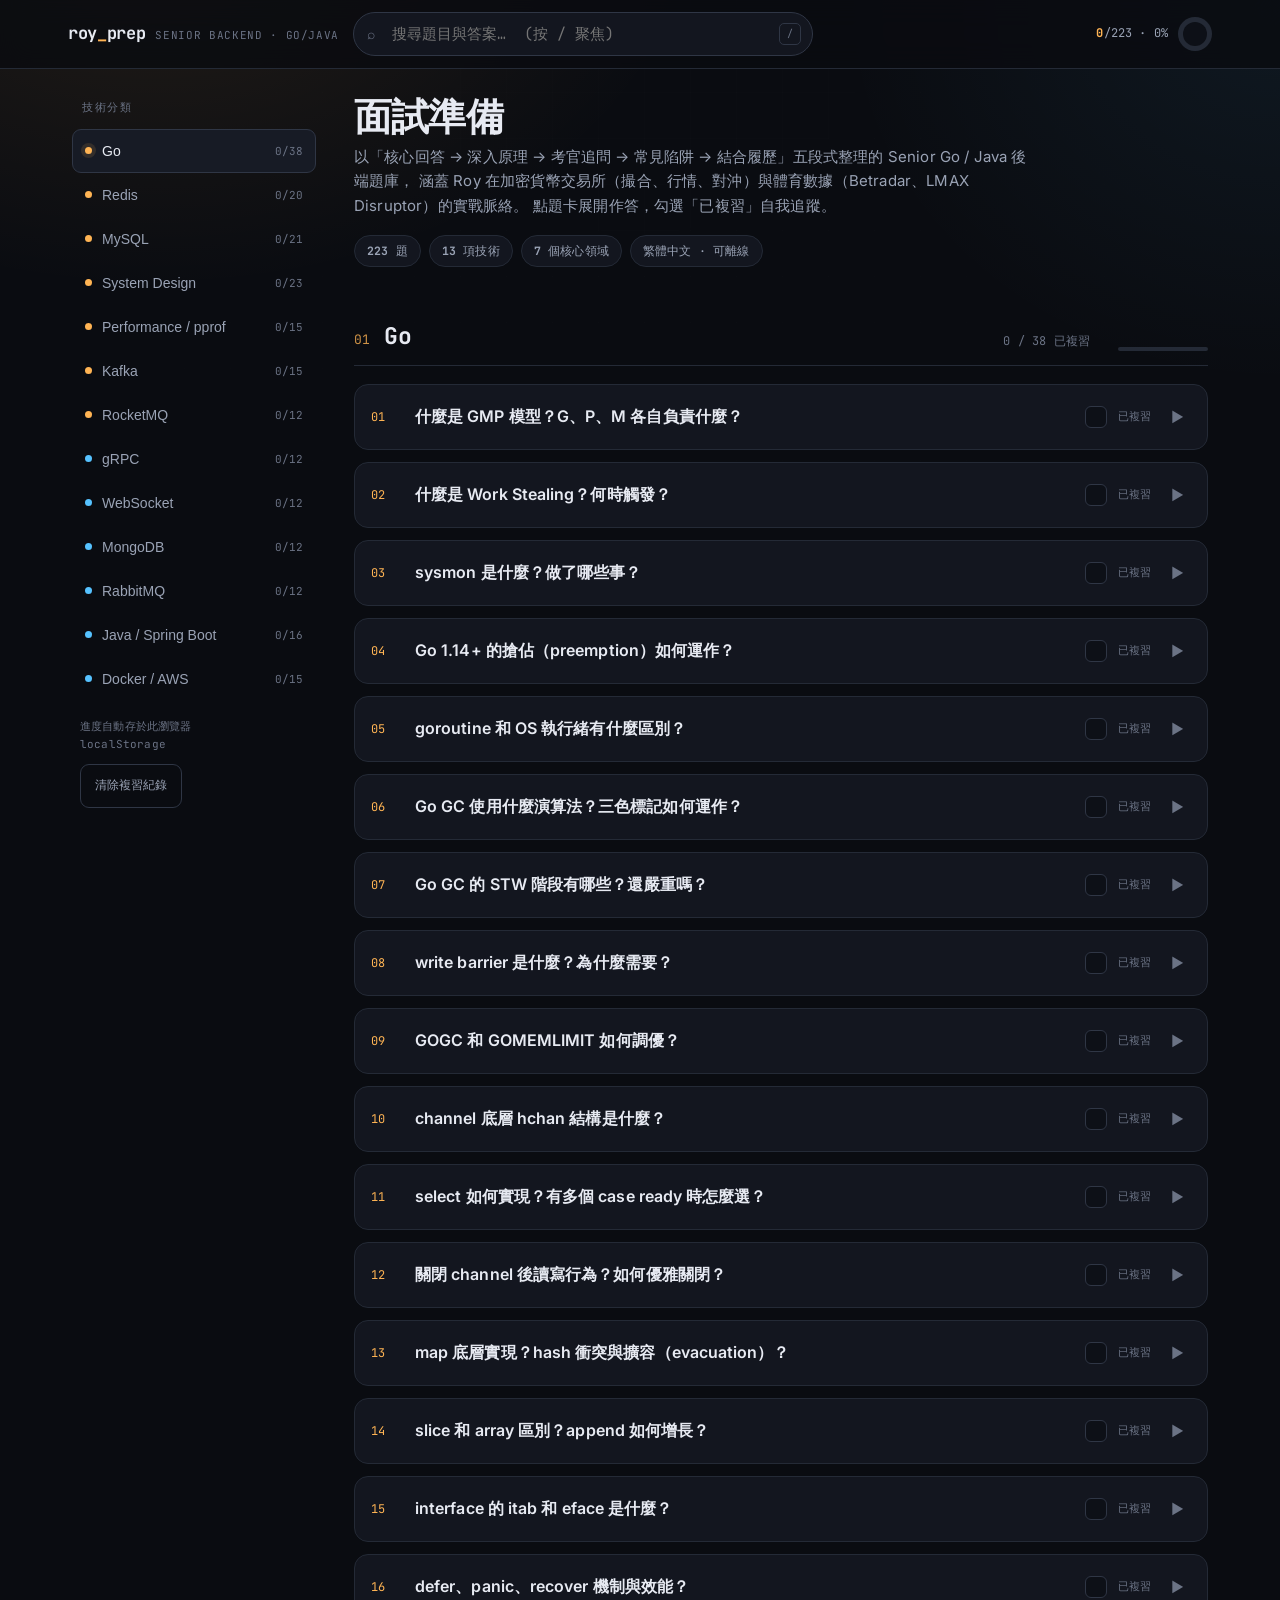
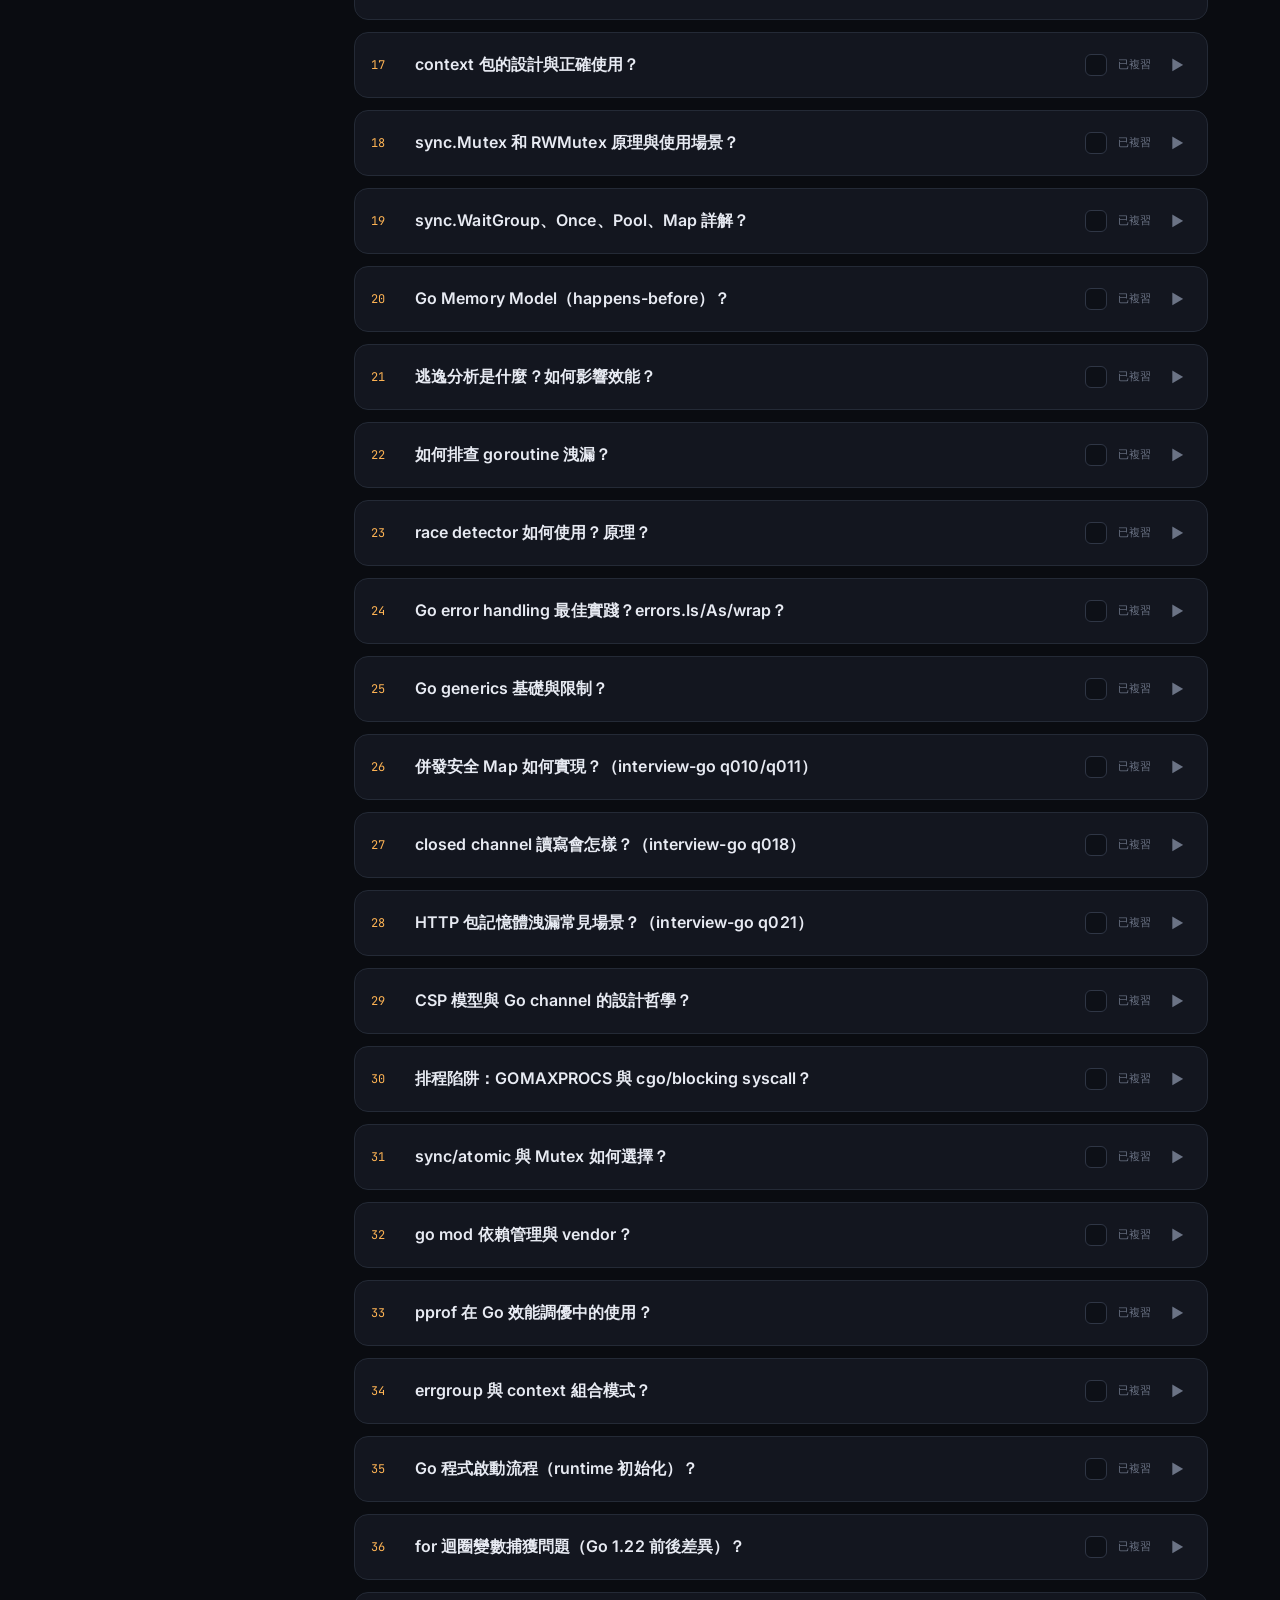
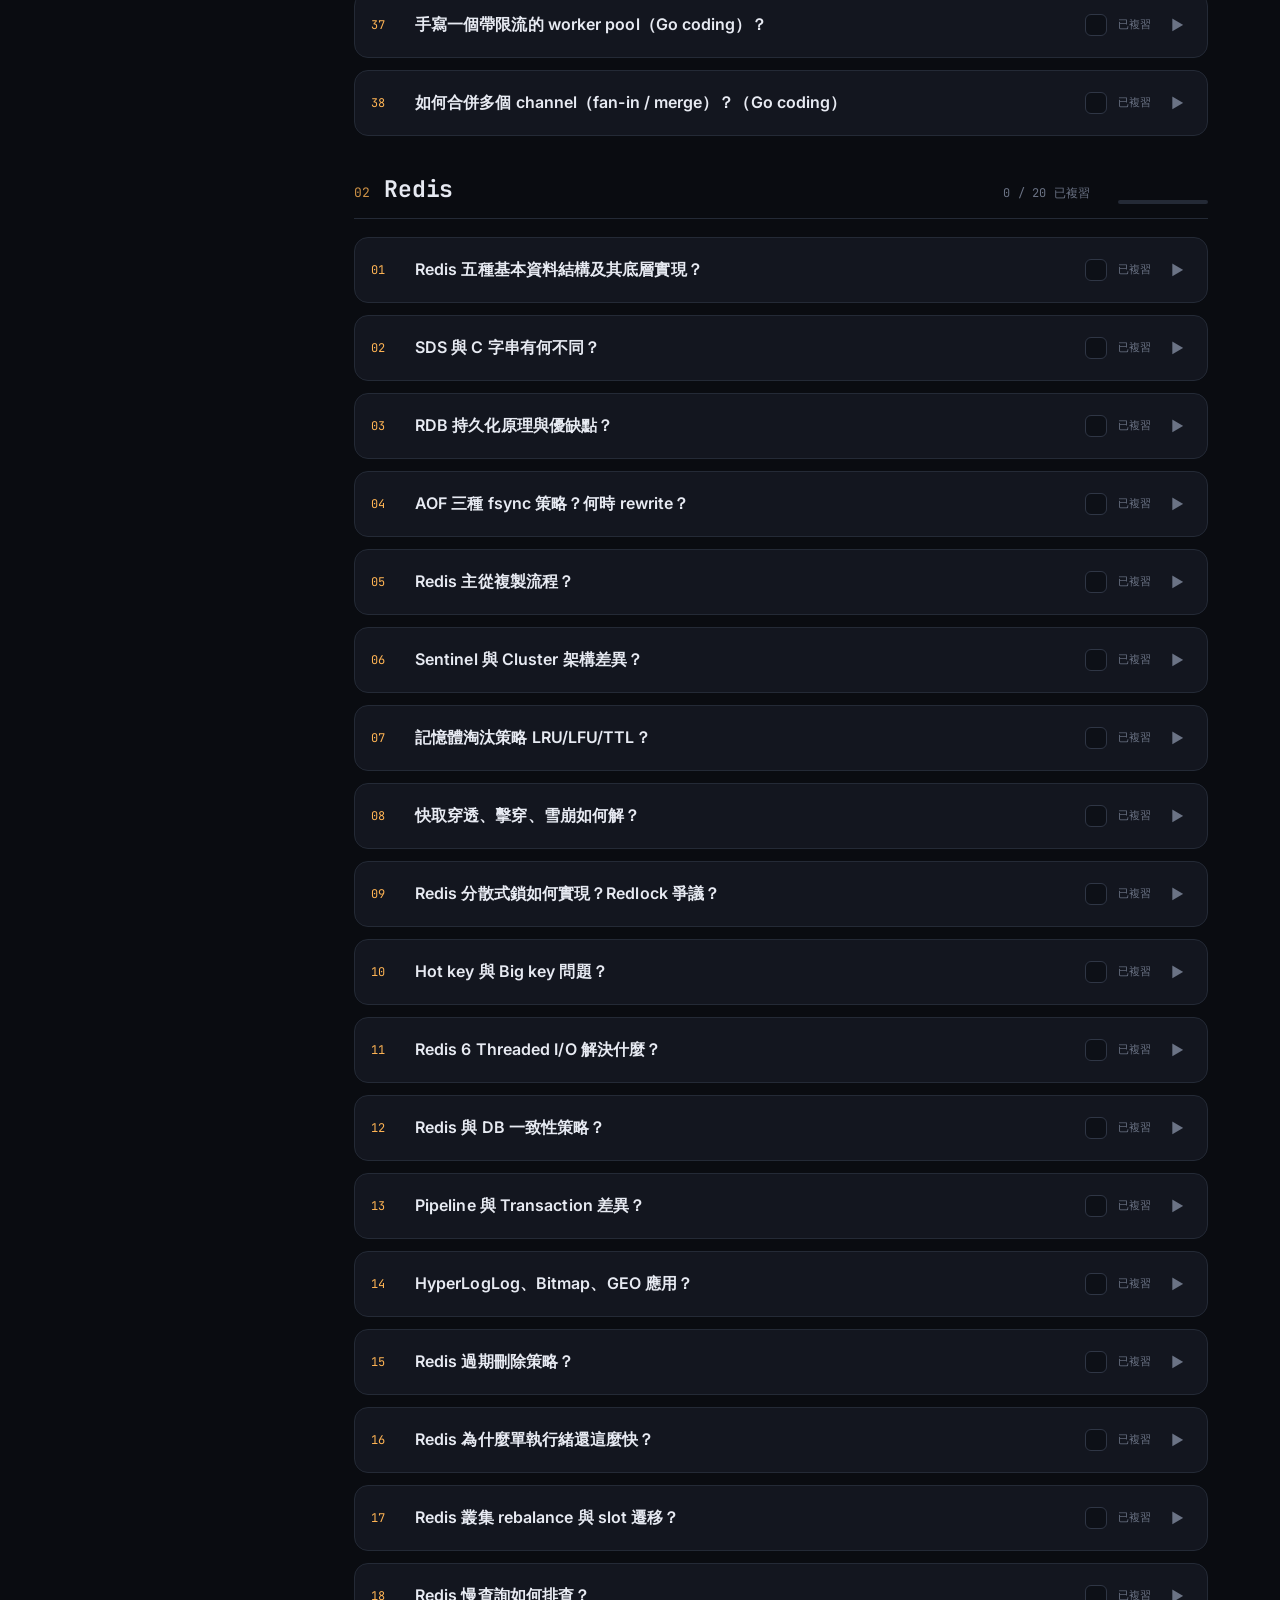
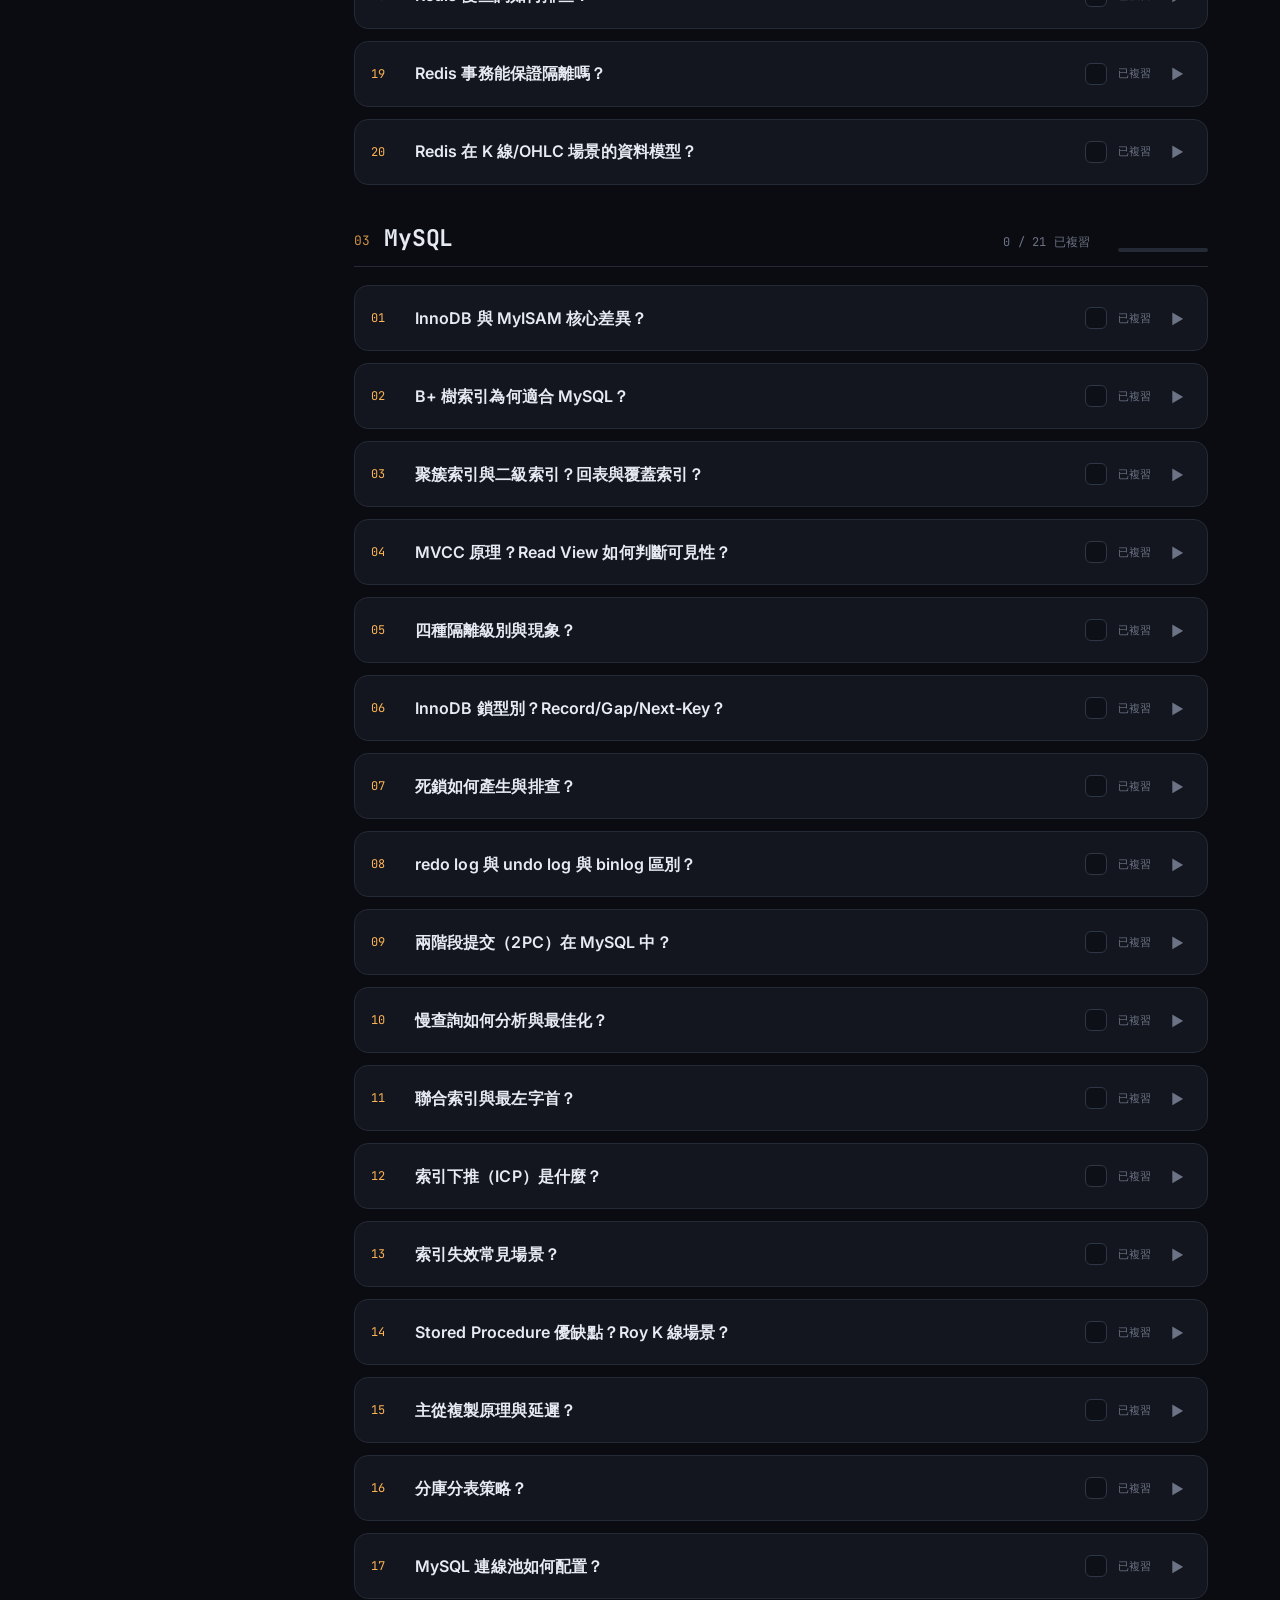
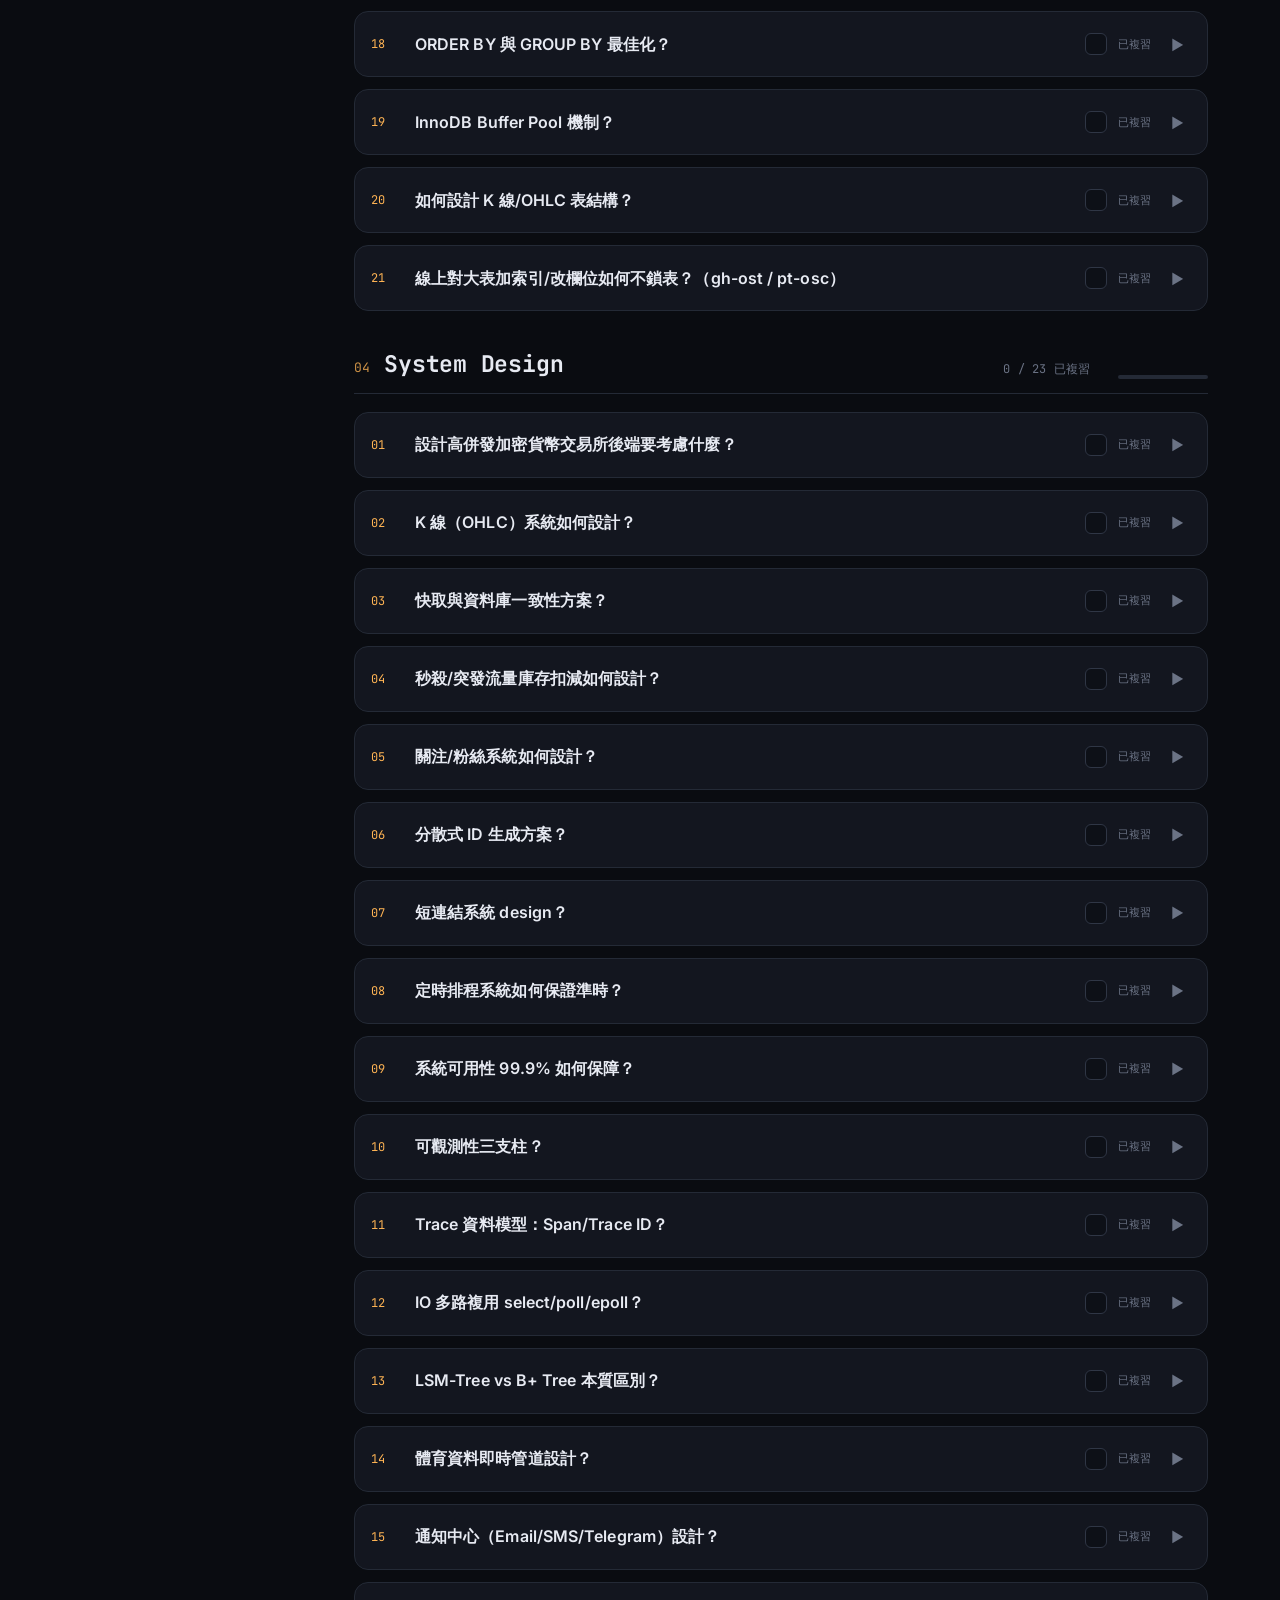
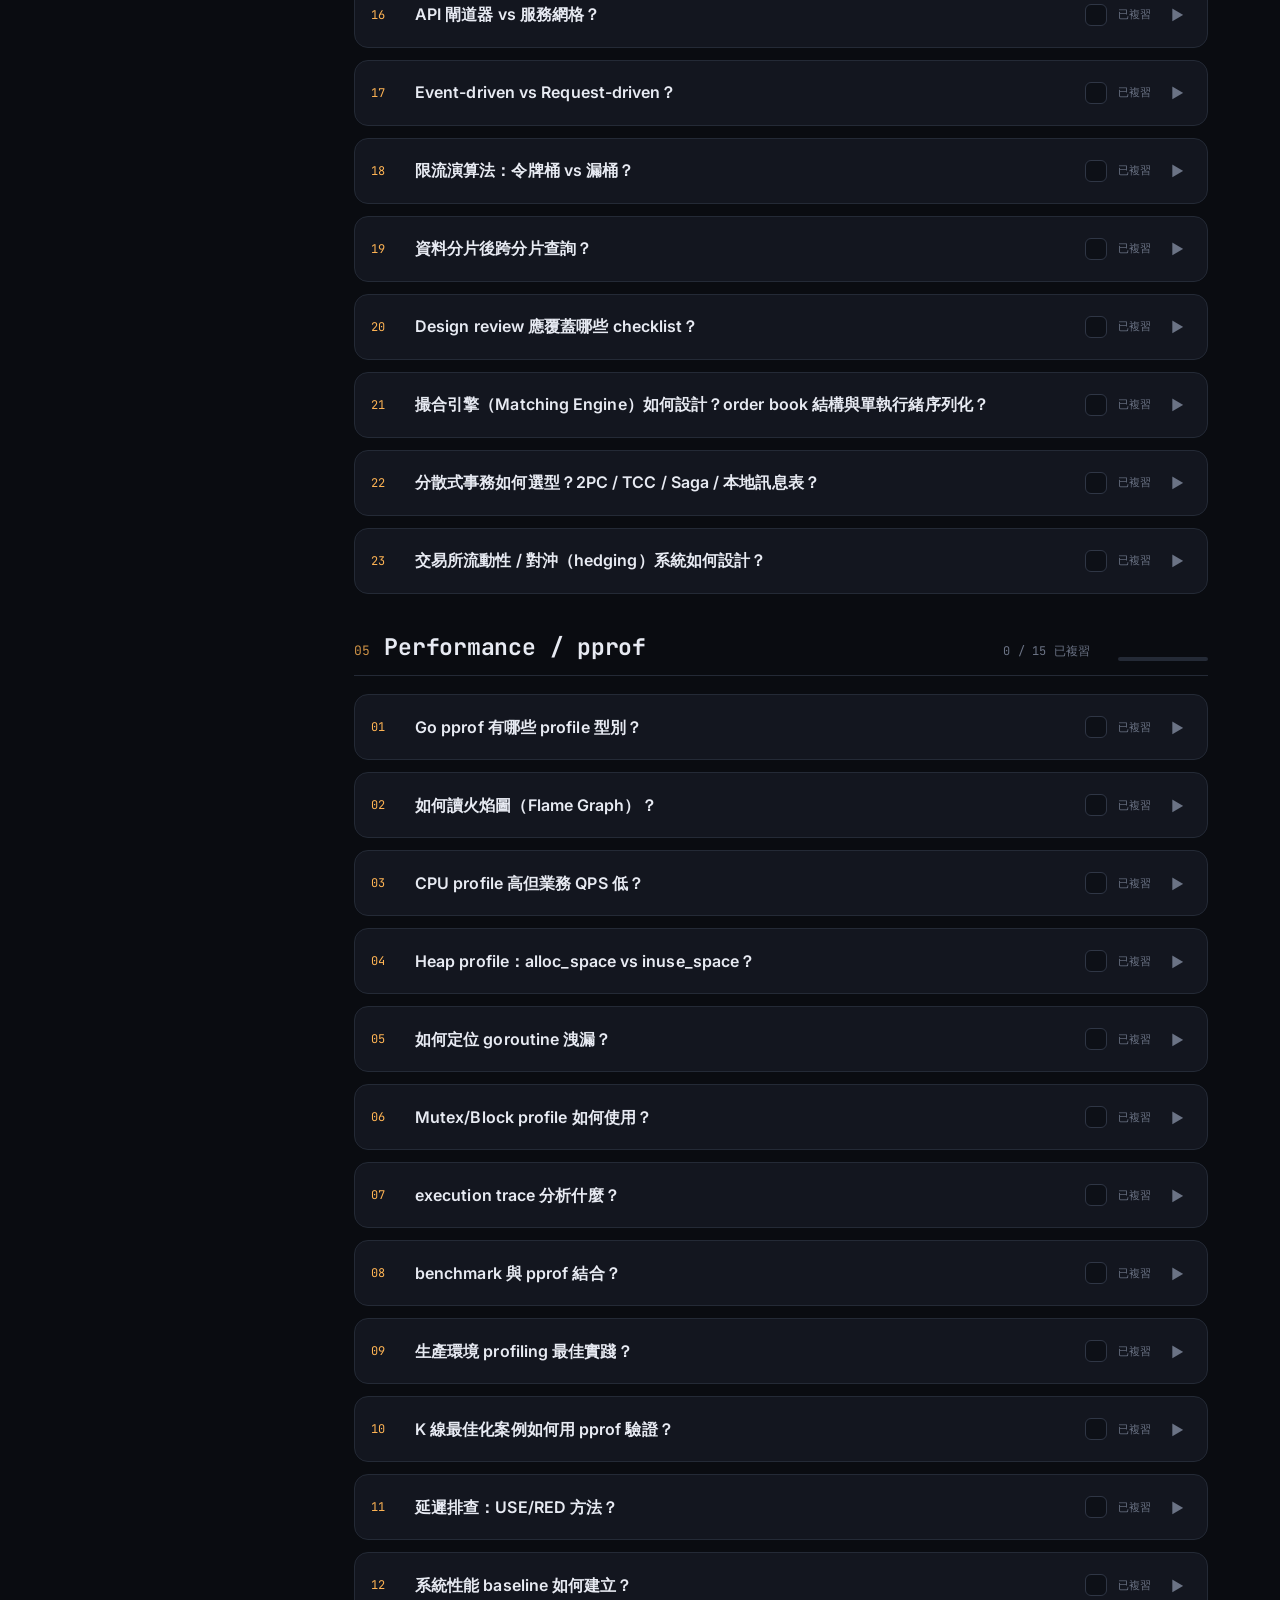
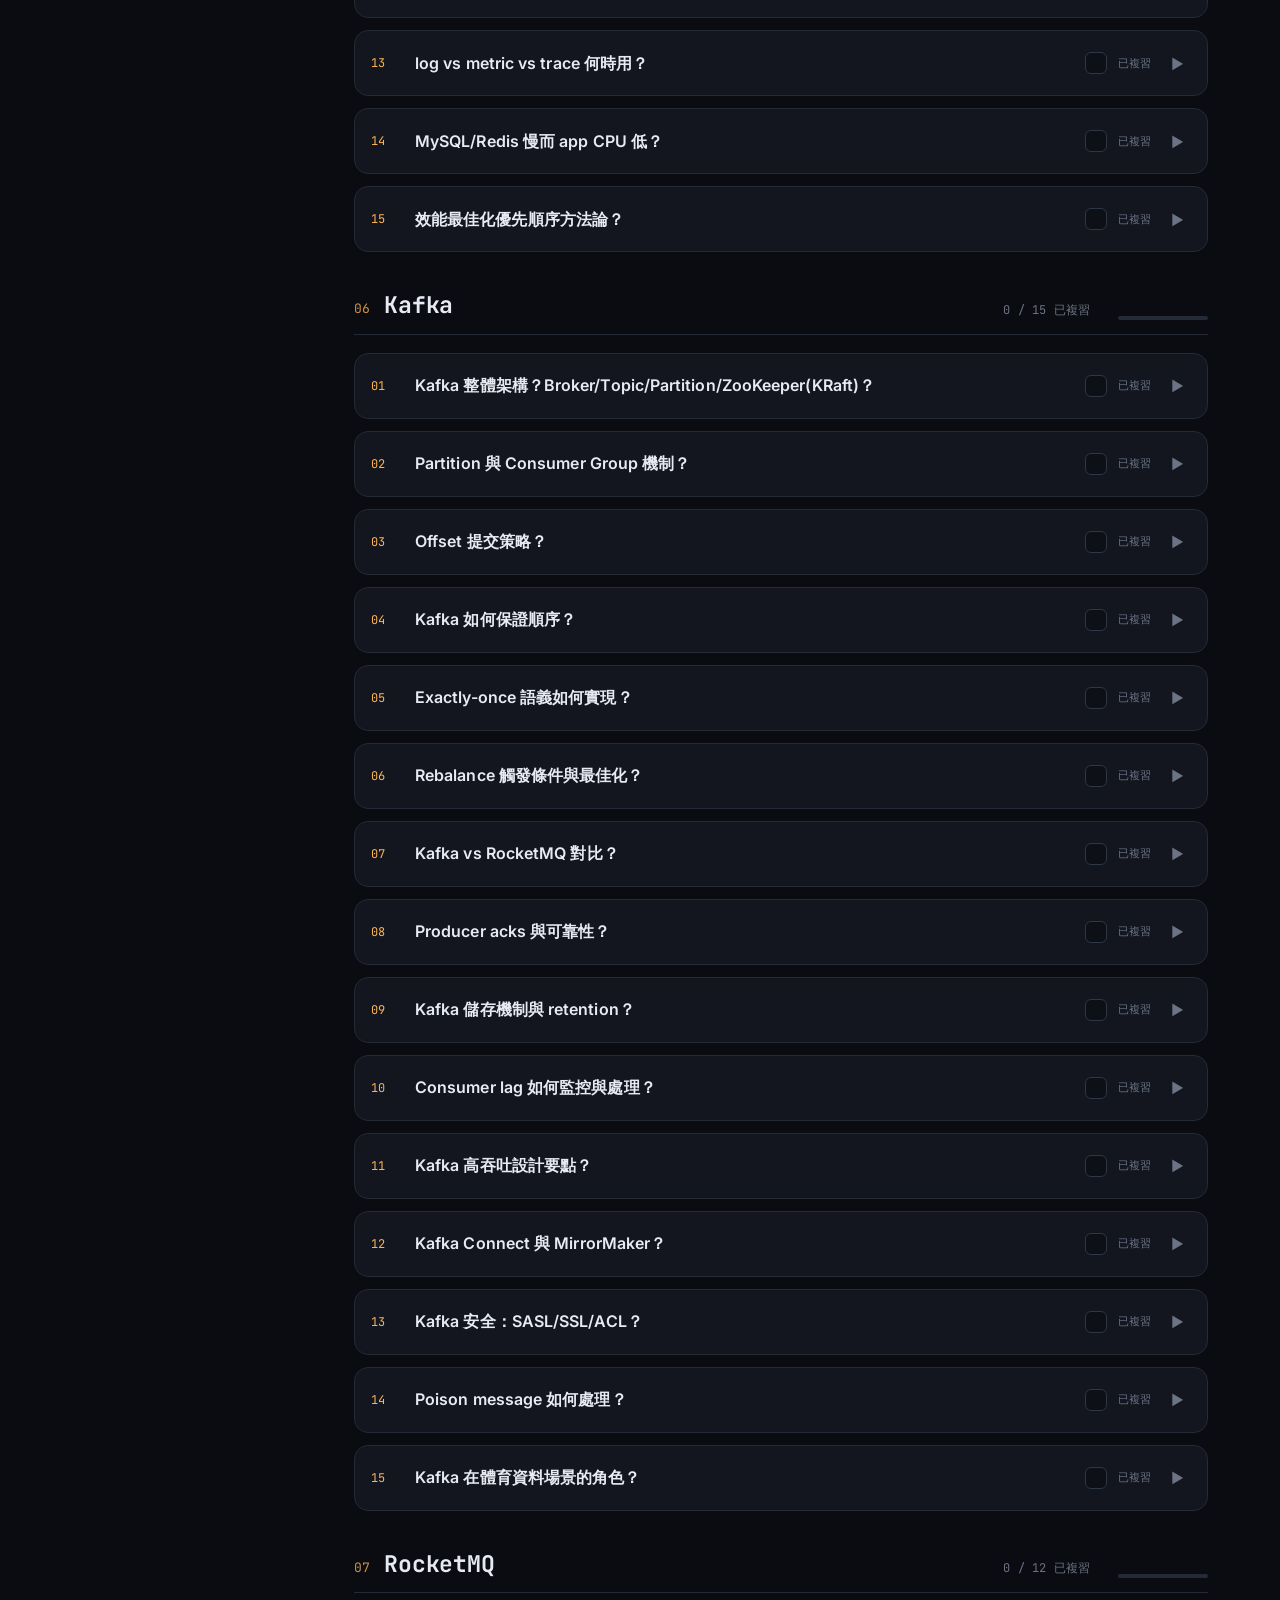
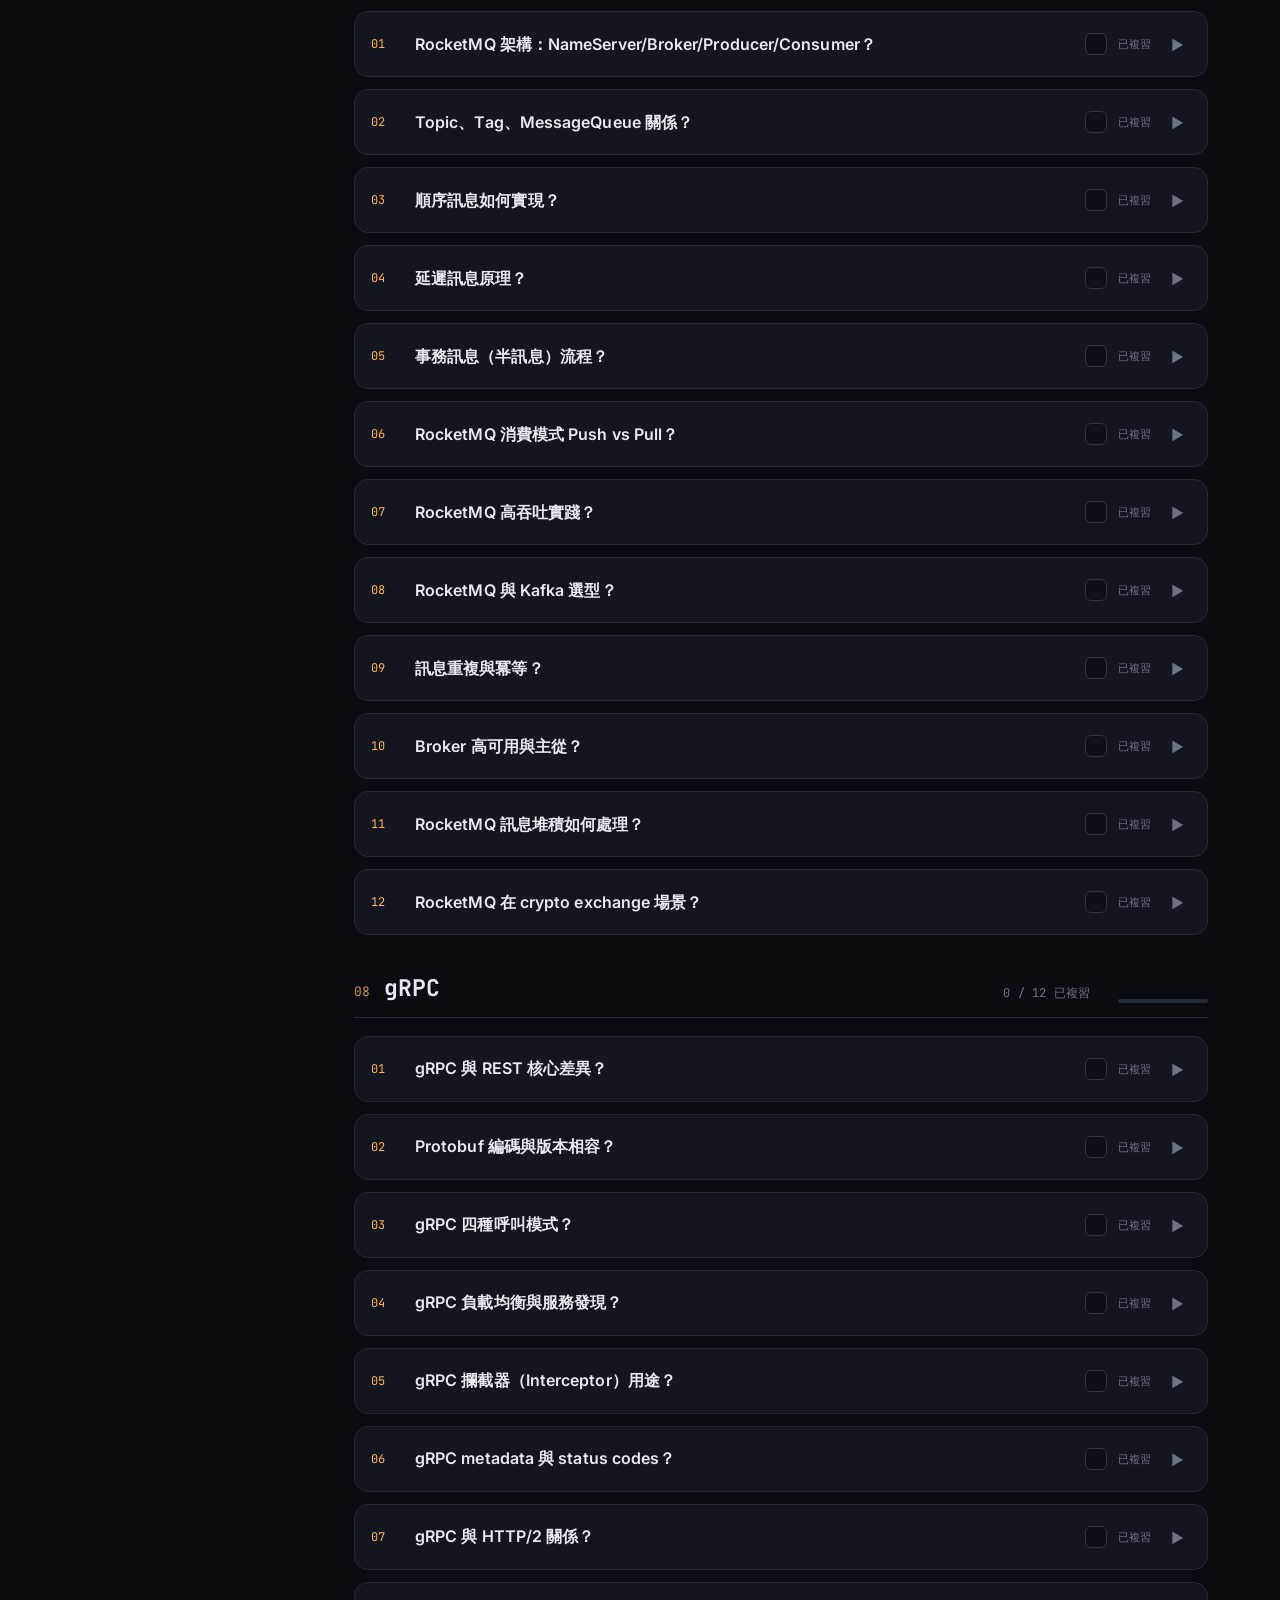
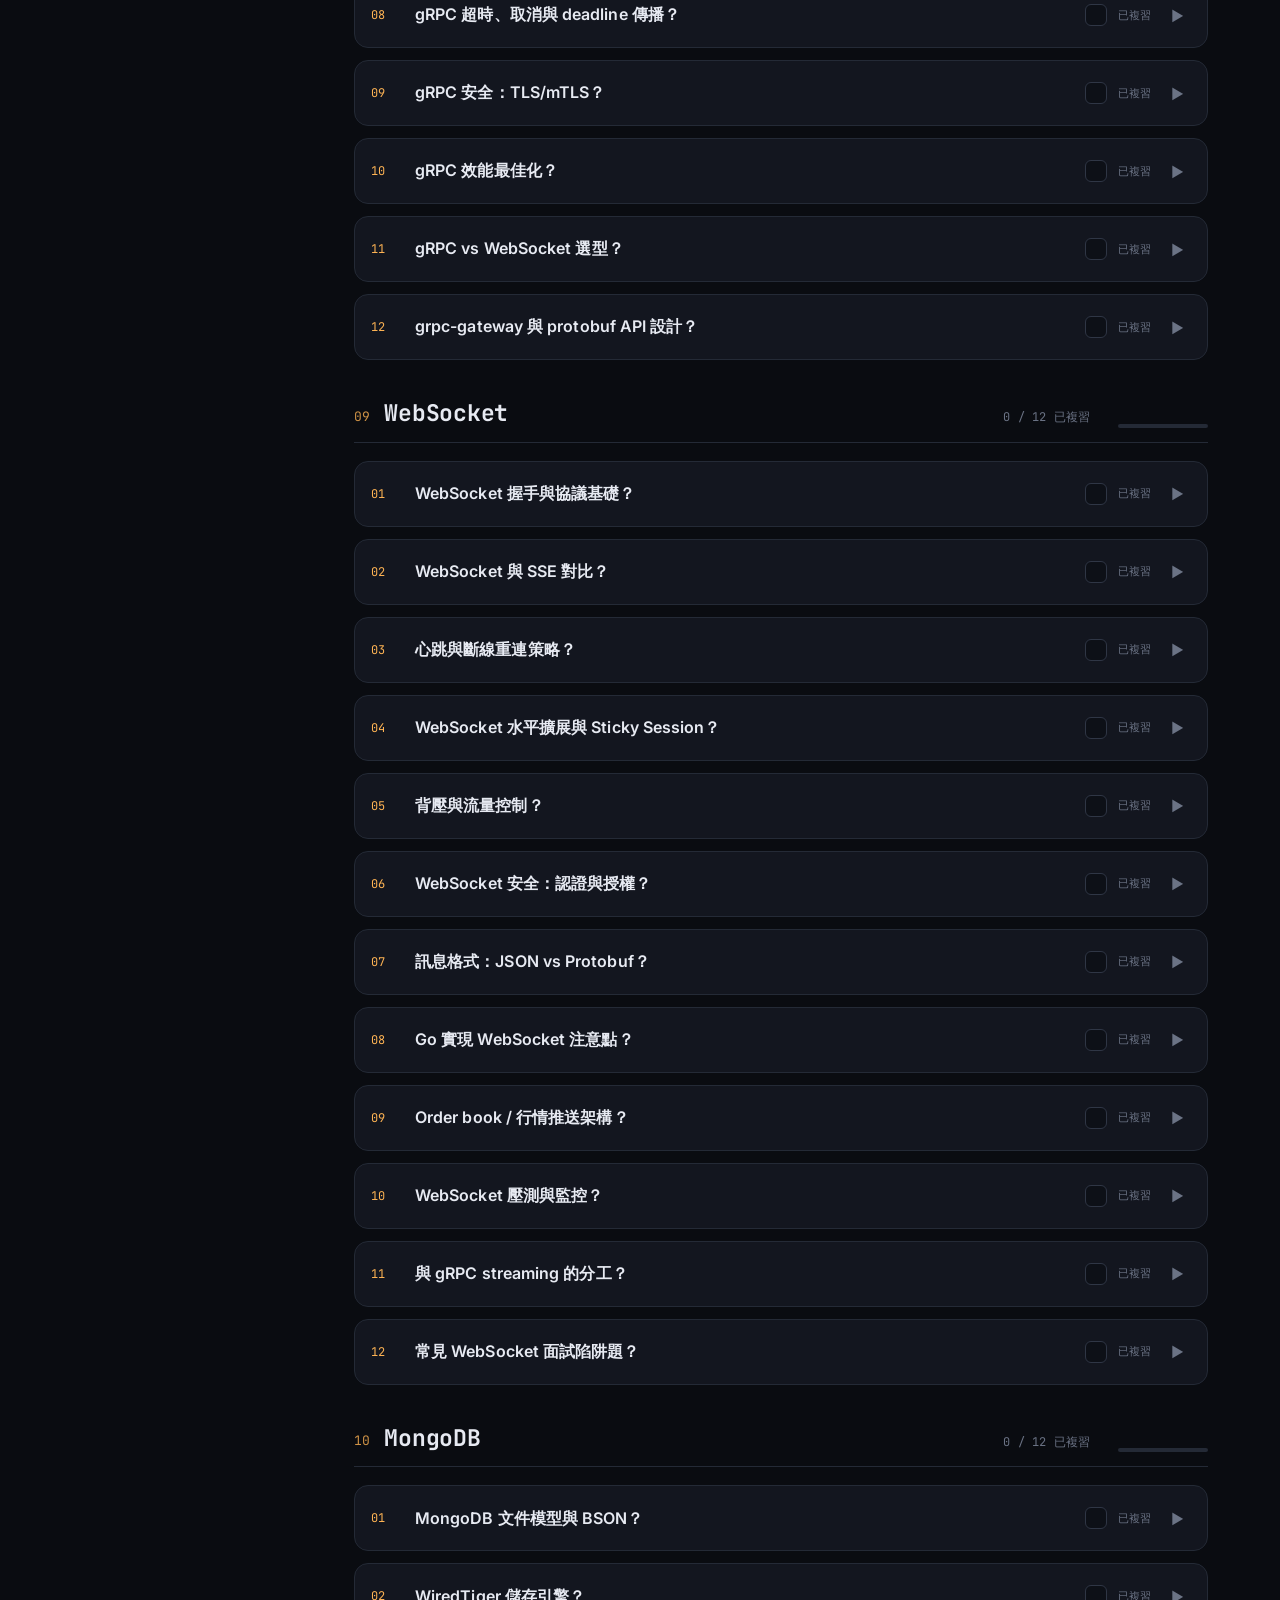
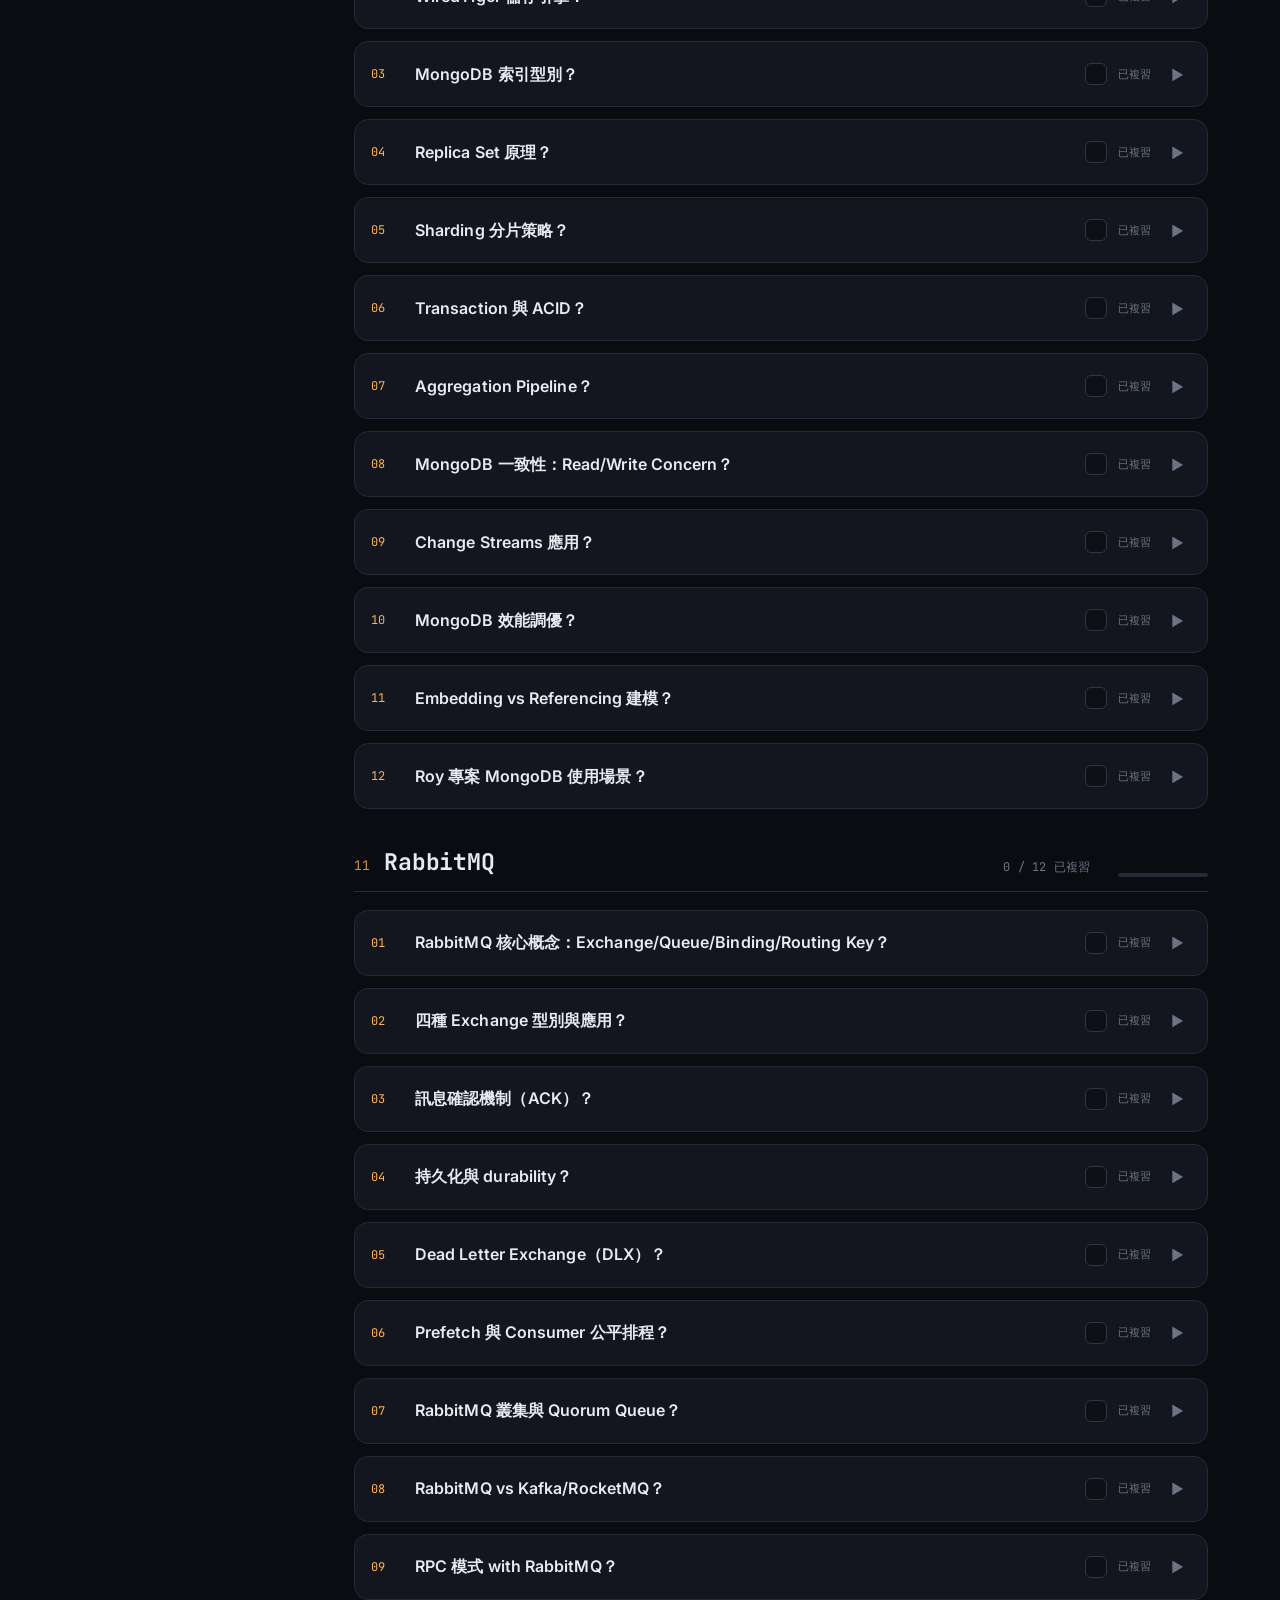
==== commit 4475d516: "Enhance site layout and accessibility features. Updated HTML structure to include mobile navigation " ====
--- a/interview-prep/site/index.html
+++ b/interview-prep/site/index.html
@@ -2,9 +2,10 @@
 <html lang="zh-Hant">
 <head>
 <meta charset="utf-8">
-<meta name="viewport" content="width=device-width, initial-scale=1">
+<meta name="viewport" content="width=device-width, initial-scale=1, viewport-fit=cover">
 <title>Roy Lee · 後端面試準備</title>
 <meta name="description" content="Senior Go/Java 後端面試準備 · 223 題技術深度問答">
+<meta name="theme-color" content="#0a0c11">
 <link rel="preconnect" href="https://fonts.googleapis.com">
 <link rel="preconnect" href="https://fonts.gstatic.com" crossorigin>
 <link href="https://fonts.googleapis.com/css2?family=Inter:wght@400;500;600;700&family=JetBrains+Mono:wght@400;500;700&display=swap" rel="stylesheet">
@@ -13,29 +14,36 @@
 <body>
 <header class="topbar">
   <div class="topbar-in">
+    <button type="button" class="nav-toggle" id="nav-toggle" aria-label="開啟技術分類" aria-controls="sidebar" aria-expanded="false">
+      <span aria-hidden="true"></span>
+      <span aria-hidden="true"></span>
+      <span aria-hidden="true"></span>
+    </button>
     <div class="brand">
       <span class="logo">roy<span class="pin">_</span>prep</span>
       <span class="sub">SENIOR BACKEND · GO/JAVA</span>
     </div>
     <div class="search">
-      <span class="si">⌕</span>
+      <span class="si" aria-hidden="true">⌕</span>
       <input id="search" type="search" placeholder="搜尋題目與答案…  (按 / 聚焦)" autocomplete="off" aria-label="搜尋">
-      <span class="kbd">/</span>
+      <span class="kbd" aria-hidden="true">/</span>
     </div>
     <div class="progress-wrap">
       <span class="progress-num"><b id="p-done">0</b>/<span id="p-total">223</span> · <span id="p-pct">0%</span></span>
-      <div class="ring" id="ring" title="整體複習進度"></div>
+      <div class="ring" id="ring" title="整體複習進度" role="img" aria-label="整體複習進度"></div>
     </div>
   </div>
 </header>
 
+<div class="nav-backdrop" id="nav-backdrop" hidden></div>
+
 <div class="layout">
-  <aside class="sidebar">
+  <aside class="sidebar" id="sidebar">
     <div class="side-title">技術分類</div>
     <div id="side-nav" class="nav-scroll"></div>
     <div class="side-foot">
       進度自動存於此瀏覽器<br>localStorage
-      <br><button id="reset">清除複習紀錄</button>
+      <br><button type="button" id="reset">清除複習紀錄</button>
     </div>
   </aside>
 
@@ -56,6 +64,12 @@
   </main>
 </div>
 
+<nav class="bottom-nav" id="bottom-nav" aria-label="快速導覽">
+  <button type="button" class="bn-btn" id="bn-menu"><span class="bn-ico" aria-hidden="true">☰</span><span>分類</span></button>
+  <span class="bn-current" id="bn-current">Go</span>
+  <button type="button" class="bn-btn" id="bn-search"><span class="bn-ico" aria-hidden="true">⌕</span><span>搜尋</span></button>
+</nav>
+
 <script src="assets/data.js"></script>
 <script src="assets/app.js"></script>
 </body>
--- a/interview-prep/site/assets/style.css
+++ b/interview-prep/site/assets/style.css
@@ -9,12 +9,21 @@
   --mono:"JetBrains Mono",ui-monospace,SFMono-Regular,Menlo,Consolas,monospace;
   --sans:"Inter",-apple-system,BlinkMacSystemFont,"Segoe UI",system-ui,"PingFang TC","Microsoft JhengHei",sans-serif;
   --maxw:1180px;
+  --touch-min:44px;
+  --topbar-h:58px;
+  --bottom-nav-h:0px;
+  --safe-top:env(safe-area-inset-top,0px);
+  --safe-right:env(safe-area-inset-right,0px);
+  --safe-bottom:env(safe-area-inset-bottom,0px);
+  --safe-left:env(safe-area-inset-left,0px);
 }
 *{box-sizing:border-box}
-html{scroll-behavior:smooth}
+html{scroll-behavior:smooth;overflow-x:hidden}
 body{
   margin:0; font-family:var(--sans); color:var(--text); background:var(--bg);
   line-height:1.6; -webkit-font-smoothing:antialiased; letter-spacing:.01em;
+  overflow-x:hidden;
+  padding-bottom:calc(var(--bottom-nav-h) + var(--safe-bottom));
   background-image:
     radial-gradient(900px 600px at 12% -8%, rgba(255,180,84,.10), transparent 60%),
     radial-gradient(800px 700px at 100% 0%, rgba(86,194,255,.07), transparent 55%),
@@ -29,92 +38,184 @@
 }
 a{color:var(--accent);text-decoration:none}
 ::selection{background:rgba(255,180,84,.28)}
+button,input,label{-webkit-tap-highlight-color:transparent}
+button,.nav-item,.q-row,.rev,.bn-btn,.nav-toggle{touch-action:manipulation}
 
 /* Topbar */
-.topbar{position:sticky;top:0;z-index:50;backdrop-filter:blur(14px);
-  background:rgba(10,12,17,.72);border-bottom:1px solid var(--border)}
-.topbar-in{max-width:var(--maxw);margin:0 auto;padding:14px 22px;display:flex;align-items:center;gap:18px}
-.brand{display:flex;align-items:baseline;gap:10px;flex-shrink:0}
+.topbar{
+  position:sticky;top:0;z-index:50;backdrop-filter:blur(14px);
+  background:rgba(10,12,17,.82);border-bottom:1px solid var(--border);
+  padding-top:var(--safe-top);
+}
+.topbar-in{
+  max-width:var(--maxw);margin:0 auto;
+  padding:12px max(18px,var(--safe-right)) 12px max(18px,var(--safe-left));
+  min-height:var(--topbar-h);display:flex;align-items:center;gap:14px;
+}
+.nav-toggle{
+  display:none;flex-shrink:0;align-items:center;justify-content:center;
+  width:var(--touch-min);height:var(--touch-min);margin:0 -6px 0 0;padding:0;
+  border:1px solid var(--border2);border-radius:var(--radius-sm);
+  background:var(--surface);color:var(--text);cursor:pointer;
+}
+.nav-toggle span{
+  display:block;width:16px;height:2px;background:currentColor;border-radius:1px;
+  margin:3px auto;transition:transform .2s,opacity .2s;
+}
+body.nav-open .nav-toggle span:nth-child(1){transform:translateY(5px) rotate(45deg)}
+body.nav-open .nav-toggle span:nth-child(2){opacity:0}
+body.nav-open .nav-toggle span:nth-child(3){transform:translateY(-5px) rotate(-45deg)}
+.brand{display:flex;align-items:baseline;gap:10px;flex-shrink:0;min-width:0}
 .brand .logo{font-family:var(--mono);font-weight:700;font-size:17px;color:var(--text);letter-spacing:-.02em}
 .brand .logo .pin{color:var(--accent)}
 .brand .sub{font-family:var(--mono);font-size:11px;color:var(--faint);letter-spacing:.06em}
-.search{position:relative;flex:1;max-width:460px}
-.search input{width:100%;padding:9px 36px 9px 36px;border-radius:999px;border:1px solid var(--border2);
-  background:var(--surface);color:var(--text);font-family:var(--mono);font-size:13px;outline:none;transition:.18s}
+.search{position:relative;flex:1;max-width:460px;min-width:0}
+.search input{
+  width:100%;min-height:var(--touch-min);padding:10px 40px 10px 38px;
+  border-radius:999px;border:1px solid var(--border2);
+  background:var(--surface);color:var(--text);font-family:var(--mono);font-size:15px;
+  outline:none;transition:.18s;
+}
 .search input:focus{border-color:var(--accent);box-shadow:0 0 0 3px rgba(255,180,84,.12)}
-.search .si{position:absolute;left:12px;top:50%;transform:translateY(-50%);color:var(--faint);font-size:13px}
-.search .kbd{position:absolute;right:10px;top:50%;transform:translateY(-50%);font-family:var(--mono);
-  font-size:10px;color:var(--faint);border:1px solid var(--border2);border-radius:5px;padding:1px 6px}
+.search .si{position:absolute;left:14px;top:50%;transform:translateY(-50%);color:var(--faint);font-size:14px;pointer-events:none}
+.search .kbd{
+  position:absolute;right:12px;top:50%;transform:translateY(-50%);font-family:var(--mono);
+  font-size:10px;color:var(--faint);border:1px solid var(--border2);border-radius:5px;padding:2px 7px;
+}
 .topbar .progress-wrap{margin-left:auto;display:flex;align-items:center;gap:10px;flex-shrink:0}
-.progress-num{font-family:var(--mono);font-size:12px;color:var(--muted)}
+.progress-num{font-family:var(--mono);font-size:12px;color:var(--muted);white-space:nowrap}
 .progress-num b{color:var(--accent)}
 .ring{--p:0;width:34px;height:34px;border-radius:50%;flex-shrink:0;
   background:conic-gradient(var(--accent) calc(var(--p)*1%), var(--border) 0);
   display:grid;place-items:center}
 .ring::after{content:"";width:24px;height:24px;border-radius:50%;background:var(--bg2)}
+.ring-sm{width:30px;height:30px}
+.ring-sm::after{width:20px;height:20px}
+
+/* Drawer backdrop */
+.nav-backdrop{
+  position:fixed;inset:0;z-index:60;background:rgba(4,6,10,.62);
+  opacity:0;pointer-events:none;transition:opacity .22s;
+}
+body.nav-open .nav-backdrop{opacity:1;pointer-events:auto}
+body.nav-open{overflow:hidden}
 
 /* Layout */
-.layout{max-width:var(--maxw);margin:0 auto;display:grid;grid-template-columns:248px 1fr;gap:34px;
-  padding:26px 22px 90px;position:relative;z-index:1}
-.sidebar{position:sticky;top:78px;align-self:start;max-height:calc(100vh - 96px);overflow:auto;padding-right:4px}
+.layout{
+  max-width:var(--maxw);margin:0 auto;display:grid;grid-template-columns:248px 1fr;gap:34px;
+  padding:26px 22px 90px;position:relative;z-index:1;
+}
+.sidebar{
+  position:sticky;top:calc(var(--topbar-h) + var(--safe-top) + 12px);
+  align-self:start;max-height:calc(100vh - var(--topbar-h) - var(--safe-top) - 24px);
+  overflow:auto;padding-right:4px;-webkit-overflow-scrolling:touch;
+}
 .side-title{font-family:var(--mono);font-size:11px;letter-spacing:.14em;color:var(--faint);
   text-transform:uppercase;margin:4px 0 12px 10px}
-.nav-item{display:flex;align-items:center;gap:10px;padding:8px 10px;border-radius:var(--radius-sm);
-  cursor:pointer;color:var(--muted);font-size:13.5px;border:1px solid transparent;transition:.14s;width:100%;text-align:left;background:none}
+.nav-item{
+  display:flex;align-items:center;gap:10px;min-height:var(--touch-min);
+  padding:10px 12px;border-radius:var(--radius-sm);
+  cursor:pointer;color:var(--muted);font-size:14px;border:1px solid transparent;
+  transition:.14s;width:100%;text-align:left;background:none;
+}
 .nav-item:hover{background:var(--surface);color:var(--text)}
 .nav-item.active{background:var(--surface2);color:var(--text);border-color:var(--border2)}
 .nav-item.active .dot{box-shadow:0 0 0 4px rgba(255,180,84,.12)}
 .nav-item .dot{width:7px;height:7px;border-radius:50%;flex-shrink:0;background:var(--c-dive)}
 .nav-item.p3 .dot{background:var(--accent)}
 .nav-item .nm{flex:1;white-space:nowrap;overflow:hidden;text-overflow:ellipsis}
-.nav-item .ct{font-family:var(--mono);font-size:11px;color:var(--faint)}
+.nav-item .ct{font-family:var(--mono);font-size:11px;color:var(--faint);flex-shrink:0}
 .nav-item.done .ct{color:var(--c-resume)}
 .side-foot{margin:16px 8px 0;font-family:var(--mono);font-size:11px;color:var(--faint);line-height:1.7}
-.side-foot button{background:none;border:1px solid var(--border2);color:var(--muted);border-radius:6px;
-  font-family:var(--mono);font-size:11px;padding:4px 8px;cursor:pointer;margin-top:8px}
+.side-foot button{
+  min-height:var(--touch-min);padding:8px 14px;background:none;border:1px solid var(--border2);
+  color:var(--muted);border-radius:var(--radius-sm);
+  font-family:var(--mono);font-size:12px;cursor:pointer;margin-top:10px;
+}
 .side-foot button:hover{border-color:var(--c-trap);color:var(--c-trap)}
+
+/* Bottom nav (mobile) */
+.bottom-nav{
+  display:none;position:fixed;left:0;right:0;bottom:0;z-index:55;
+  align-items:stretch;justify-content:space-around;gap:4px;
+  padding:6px max(10px,var(--safe-right)) calc(6px + var(--safe-bottom)) max(10px,var(--safe-left));
+  background:rgba(10,12,17,.94);border-top:1px solid var(--border);
+  backdrop-filter:blur(14px);
+}
+.bn-btn{
+  flex:1;display:flex;flex-direction:column;align-items:center;justify-content:center;
+  gap:2px;min-height:var(--touch-min);max-width:120px;padding:4px 8px;
+  border:none;border-radius:var(--radius-sm);background:transparent;
+  color:var(--muted);font-family:var(--mono);font-size:10px;cursor:pointer;
+}
+.bn-btn:active,.bn-btn:hover{color:var(--text);background:var(--surface)}
+.bn-ico{font-size:18px;line-height:1}
+.bn-current{
+  flex:1.4;display:flex;align-items:center;justify-content:center;min-width:0;
+  padding:0 8px;font-family:var(--mono);font-size:12px;color:var(--accent);
+  white-space:nowrap;overflow:hidden;text-overflow:ellipsis;text-align:center;
+}
 
 /* Hero */
 .hero{margin-bottom:30px}
 .hero h1{font-family:var(--mono);font-weight:700;font-size:clamp(26px,4vw,38px);margin:0 0 6px;
   letter-spacing:-.02em;line-height:1.15}
 .hero h1 .em{color:var(--accent)}
-.hero p{color:var(--muted);max-width:680px;margin:6px 0 0;font-size:14.5px}
+.hero p{color:var(--muted);max-width:680px;margin:6px 0 0;font-size:15px;line-height:1.65}
 .hero .meta{display:flex;gap:8px;flex-wrap:wrap;margin-top:16px}
 .chip{font-family:var(--mono);font-size:11.5px;color:var(--muted);background:var(--surface);
-  border:1px solid var(--border);border-radius:999px;padding:5px 12px}
-.chip b{color:var(--text)}
+  border:1px solid var(--border);border-radius:999px;padding:6px 12px}
 
 /* Tech section */
-.tech{margin:0 0 14px;scroll-margin-top:90px}
-.tech-head{display:flex;align-items:flex-end;gap:14px;padding:26px 0 14px;border-bottom:1px solid var(--border);margin-bottom:18px}
+.tech{margin:0 0 14px;scroll-margin-top:calc(var(--topbar-h) + var(--safe-top) + 16px)}
+.tech-head{
+  display:flex;align-items:flex-end;gap:14px;flex-wrap:wrap;
+  padding:26px 0 14px;border-bottom:1px solid var(--border);margin-bottom:18px;
+}
 .tech-head .idx{font-family:var(--mono);font-size:13px;color:var(--accent);opacity:.8}
-.tech-head h2{font-family:var(--mono);font-size:23px;margin:0;letter-spacing:-.01em}
+.tech-head h2{font-family:var(--mono);font-size:23px;margin:0;letter-spacing:-.01em;line-height:1.2}
 .tech-head .meta{margin-left:auto;font-family:var(--mono);font-size:12px;color:var(--faint)}
-.tech-head .bar{height:4px;width:90px;border-radius:3px;background:var(--border);overflow:hidden;margin-left:14px}
+.tech-head .bar{height:4px;width:90px;border-radius:3px;background:var(--border);overflow:hidden;margin-left:14px;flex-shrink:0}
 .tech-head .bar i{display:block;height:100%;background:var(--accent);width:0;transition:width .4s}
 
 /* Cards */
-.card{background:var(--surface);border:1px solid var(--border);border-radius:var(--radius);
-  margin-bottom:12px;overflow:hidden;transition:border-color .16s, transform .16s;
-  opacity:0;transform:translateY(8px);animation:rise .4s forwards}
+.card{
+  background:var(--surface);border:1px solid var(--border);border-radius:var(--radius);
+  margin-bottom:12px;overflow:hidden;transition:border-color .16s;
+  opacity:0;transform:translateY(8px);animation:rise .4s forwards;
+}
 @keyframes rise{to{opacity:1;transform:none}}
 .card:hover{border-color:var(--border2)}
 .card.reviewed{border-color:var(--accent-dim)}
 .card.reviewed .q-num{color:var(--c-resume)}
-.q-row{display:flex;align-items:center;gap:14px;padding:15px 18px;cursor:pointer;width:100%;
-  background:none;border:none;text-align:left;color:var(--text);font-family:inherit}
-.q-num{font-family:var(--mono);font-size:12px;color:var(--accent);flex-shrink:0;min-width:34px}
-.q-text{flex:1;font-size:15.5px;font-weight:600;letter-spacing:.005em}
-.q-row .chev{flex-shrink:0;color:var(--faint);transition:transform .22s;font-size:13px}
+.q-row{
+  display:flex;align-items:center;gap:12px;min-height:var(--touch-min);
+  padding:14px 16px;cursor:pointer;width:100%;
+  background:none;border:none;text-align:left;color:var(--text);font-family:inherit;
+}
+.q-num{font-family:var(--mono);font-size:12px;color:var(--accent);flex-shrink:0;min-width:32px}
+.q-text{flex:1;font-size:16px;font-weight:600;letter-spacing:.005em;line-height:1.45}
+.q-row .chev{
+  flex-shrink:0;color:var(--faint);transition:transform .22s;font-size:14px;
+  width:28px;height:28px;display:grid;place-items:center;
+}
 .card.open .chev{transform:rotate(90deg)}
-.rev{flex-shrink:0;display:flex;align-items:center;gap:6px;font-family:var(--mono);font-size:11px;color:var(--faint)}
-.rev input{appearance:none;width:16px;height:16px;border:1.5px solid var(--border2);border-radius:5px;cursor:pointer;
-  position:relative;transition:.15s;background:var(--bg2)}
+.rev{
+  flex-shrink:0;display:flex;align-items:center;gap:8px;min-height:var(--touch-min);
+  padding:4px 6px;margin:-4px -6px -4px 0;
+  font-family:var(--mono);font-size:11px;color:var(--faint);cursor:pointer;
+}
+.rev input{
+  appearance:none;width:22px;height:22px;border:1.5px solid var(--border2);border-radius:6px;
+  cursor:pointer;position:relative;transition:.15s;background:var(--bg2);flex-shrink:0;
+}
 .rev input:checked{background:var(--c-resume);border-color:var(--c-resume)}
-.rev input:checked::after{content:"✓";position:absolute;inset:0;display:grid;place-items:center;color:#06140d;font-size:11px;font-weight:700}
-
-.answer{display:none;padding:2px 18px 18px;border-top:1px solid var(--border)}
+.rev input:checked::after{
+  content:"✓";position:absolute;inset:0;display:grid;place-items:center;
+  color:#06140d;font-size:12px;font-weight:700;
+}
+
+.answer{display:none;padding:4px 16px 18px;border-top:1px solid var(--border)}
 .card.open .answer{display:block}
 .sec{margin-top:16px;padding-left:14px;border-left:2px solid var(--border2)}
 .sec-core{border-color:var(--c-core)} .sec-dive{border-color:var(--c-dive)}
@@ -123,35 +224,72 @@
   display:inline-block;margin-bottom:7px;font-weight:600}
 .sec-core .sec-label{color:var(--c-core)} .sec-dive .sec-label{color:var(--c-dive)}
 .sec-ask .sec-label{color:var(--c-ask)} .sec-trap .sec-label{color:var(--c-trap)} .sec-resume .sec-label{color:var(--c-resume)}
-.sec p{margin:0 0 8px;font-size:14.5px;color:#d8dce8}
+.sec p{margin:0 0 8px;font-size:15px;line-height:1.65;color:#d8dce8}
 .sec ul{margin:0;padding-left:18px}
-.sec li{margin:5px 0;font-size:14px;color:#cdd3e0}
+.sec li{margin:6px 0;font-size:14.5px;line-height:1.6;color:#cdd3e0}
 .sec code{font-family:var(--mono);font-size:.86em;background:#0c0f16;border:1px solid var(--border);
-  border-radius:5px;padding:1px 5px;color:#ffce8a}
-pre.code{position:relative;background:#0b0e15;border:1px solid var(--border);border-radius:var(--radius-sm);
-  padding:14px 14px 13px;overflow:auto;margin:10px 0}
-pre.code code{font-family:var(--mono);font-size:12.8px;line-height:1.65;color:#cfe3ff;background:none;border:none;padding:0;white-space:pre}
+  border-radius:5px;padding:1px 5px;color:#ffce8a;word-break:break-word}
+pre.code{
+  position:relative;background:#0b0e15;border:1px solid var(--border);border-radius:var(--radius-sm);
+  padding:14px 14px 13px;overflow:auto;margin:10px 0;max-width:100%;
+  -webkit-overflow-scrolling:touch;
+}
+pre.code code{
+  font-family:var(--mono);font-size:12.5px;line-height:1.65;color:#cfe3ff;
+  background:none;border:none;padding:0;white-space:pre;
+}
 .code-lang{position:absolute;top:7px;right:10px;font-family:var(--mono);font-size:10px;color:var(--faint);text-transform:uppercase;letter-spacing:.1em}
 .fu{margin:8px 0;padding:10px 12px;background:var(--bg2);border:1px solid var(--border);border-radius:var(--radius-sm)}
-.fu .fq{font-size:13.5px;color:var(--text);font-weight:600}
+.fu .fq{font-size:14px;line-height:1.5;color:var(--text);font-weight:600}
 .fu .fq::before{content:"Q ";font-family:var(--mono);color:var(--c-ask);font-weight:700}
-.fu .fa{font-size:13.5px;color:var(--muted);margin-top:4px}
+.fu .fa{font-size:14px;line-height:1.55;color:var(--muted);margin-top:4px}
 .fu .fa::before{content:"A ";font-family:var(--mono);color:var(--c-resume);font-weight:700}
 
 mark{background:rgba(255,180,84,.30);color:#fff;border-radius:3px;padding:0 1px}
-.empty{text-align:center;color:var(--faint);font-family:var(--mono);padding:60px 0;font-size:14px}
+.empty{text-align:center;color:var(--faint);font-family:var(--mono);padding:60px 16px;font-size:14px}
 .hidden{display:none !important}
 
-/* Responsive */
-@media (max-width:900px){
-  .layout{grid-template-columns:1fr;gap:0;padding:16px 14px 80px}
-  .sidebar{position:static;max-height:none;overflow:visible;margin-bottom:8px}
-  .side-title{display:none}
-  .nav-scroll{display:flex;gap:8px;overflow-x:auto;padding-bottom:6px}
-  .nav-item{width:auto;white-space:nowrap;border-color:var(--border)}
-  .nav-item .ct{display:none}
-  .side-foot{display:none}
+/* Tablet: drawer nav, compact topbar */
+@media (max-width:899px){
+  .layout{grid-template-columns:1fr;gap:0;padding:16px max(14px,var(--safe-right)) 72px max(14px,var(--safe-left))}
+  .nav-toggle{display:flex}
+  .sidebar{
+    position:fixed;top:0;left:0;bottom:0;z-index:70;width:min(300px,88vw);
+    max-height:none;margin:0;padding:16px max(12px,var(--safe-right)) calc(16px + var(--safe-bottom)) max(12px,var(--safe-left));
+    background:var(--bg2);border-right:1px solid var(--border);
+    transform:translateX(-105%);transition:transform .24s ease;
+    box-shadow:8px 0 32px rgba(0,0,0,.35);
+  }
+  body.nav-open .sidebar{transform:translateX(0)}
+  .side-title{display:block;margin-top:calc(var(--topbar-h) + var(--safe-top))}
+  .nav-scroll{display:block;overflow:visible;padding:0}
+  .nav-item{border-color:transparent}
+  .nav-item .ct{display:inline}
+  .side-foot{display:block}
+  .topbar-in{flex-wrap:wrap;gap:10px;padding-top:10px;padding-bottom:10px}
+  .search{order:3;max-width:none;flex-basis:100%}
+  .brand .sub{display:none}
+}
+
+/* Phone: bottom nav, larger type, sticky search row */
+@media (max-width:767px){
+  :root{--topbar-h:52px;--bottom-nav-h:56px}
+  .bottom-nav{display:flex}
+  .layout{padding-bottom:calc(24px + var(--bottom-nav-h) + var(--safe-bottom))}
   .topbar .progress-wrap .progress-num{display:none}
-  .topbar-in{flex-wrap:wrap;gap:10px;padding:12px 14px}
-  .search{order:3;max-width:none;flex-basis:100%}
-}
+  .search .kbd{display:none}
+  .search input{font-size:16px}
+  .brand .logo{font-size:16px}
+  .hero h1{font-size:clamp(22px,6vw,30px)}
+  .hero p{font-size:15px;line-height:1.65}
+  .tech-head{padding-top:18px;gap:10px}
+  .tech-head h2{font-size:20px;flex:1 1 100%}
+  .tech-head .meta{margin-left:0;order:3;flex:1 1 100%}
+  .tech-head .bar{margin-left:0;order:4;width:100%;max-width:200px}
+  .q-row{padding:14px 14px;gap:10px}
+  .q-text{font-size:16px}
+  .answer{padding:4px 14px 16px}
+  .sec p,.sec li{font-size:15px}
+  pre.code code{font-size:12px}
+  .rev span{display:none}
+}
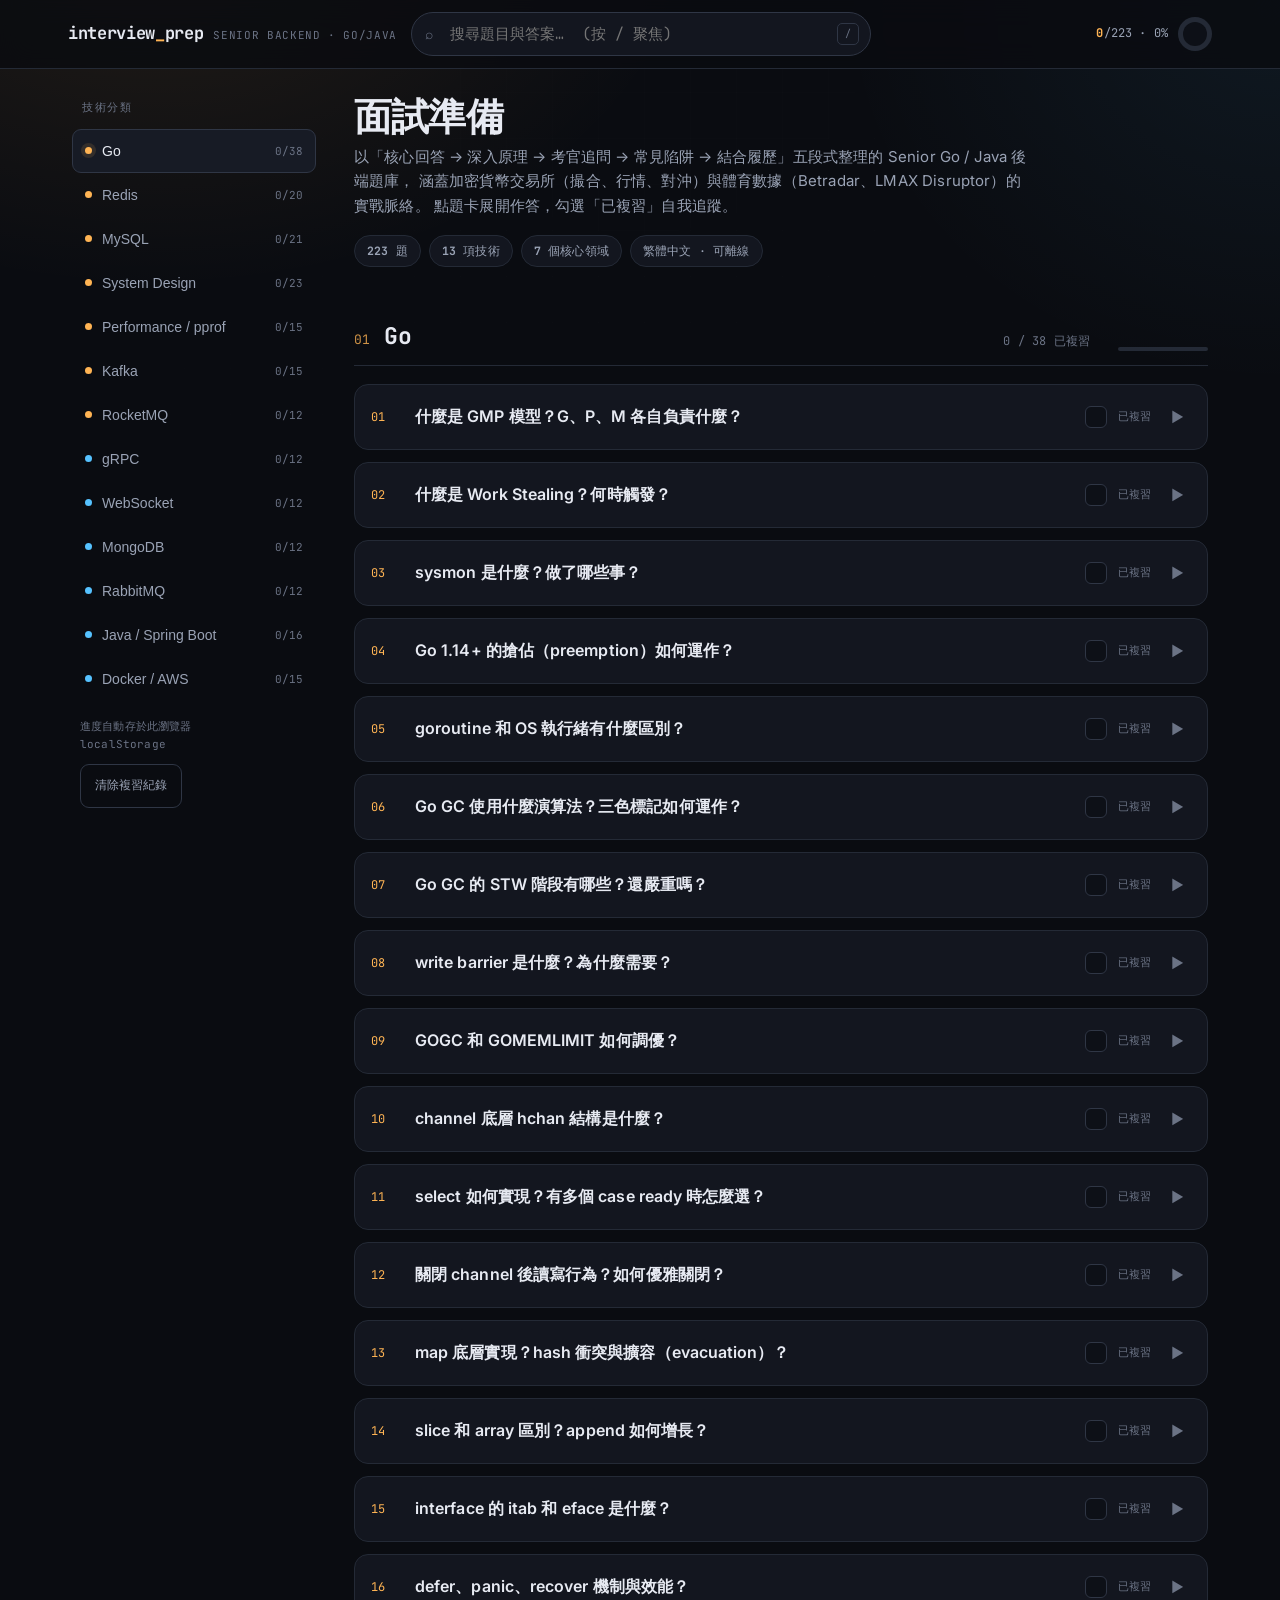
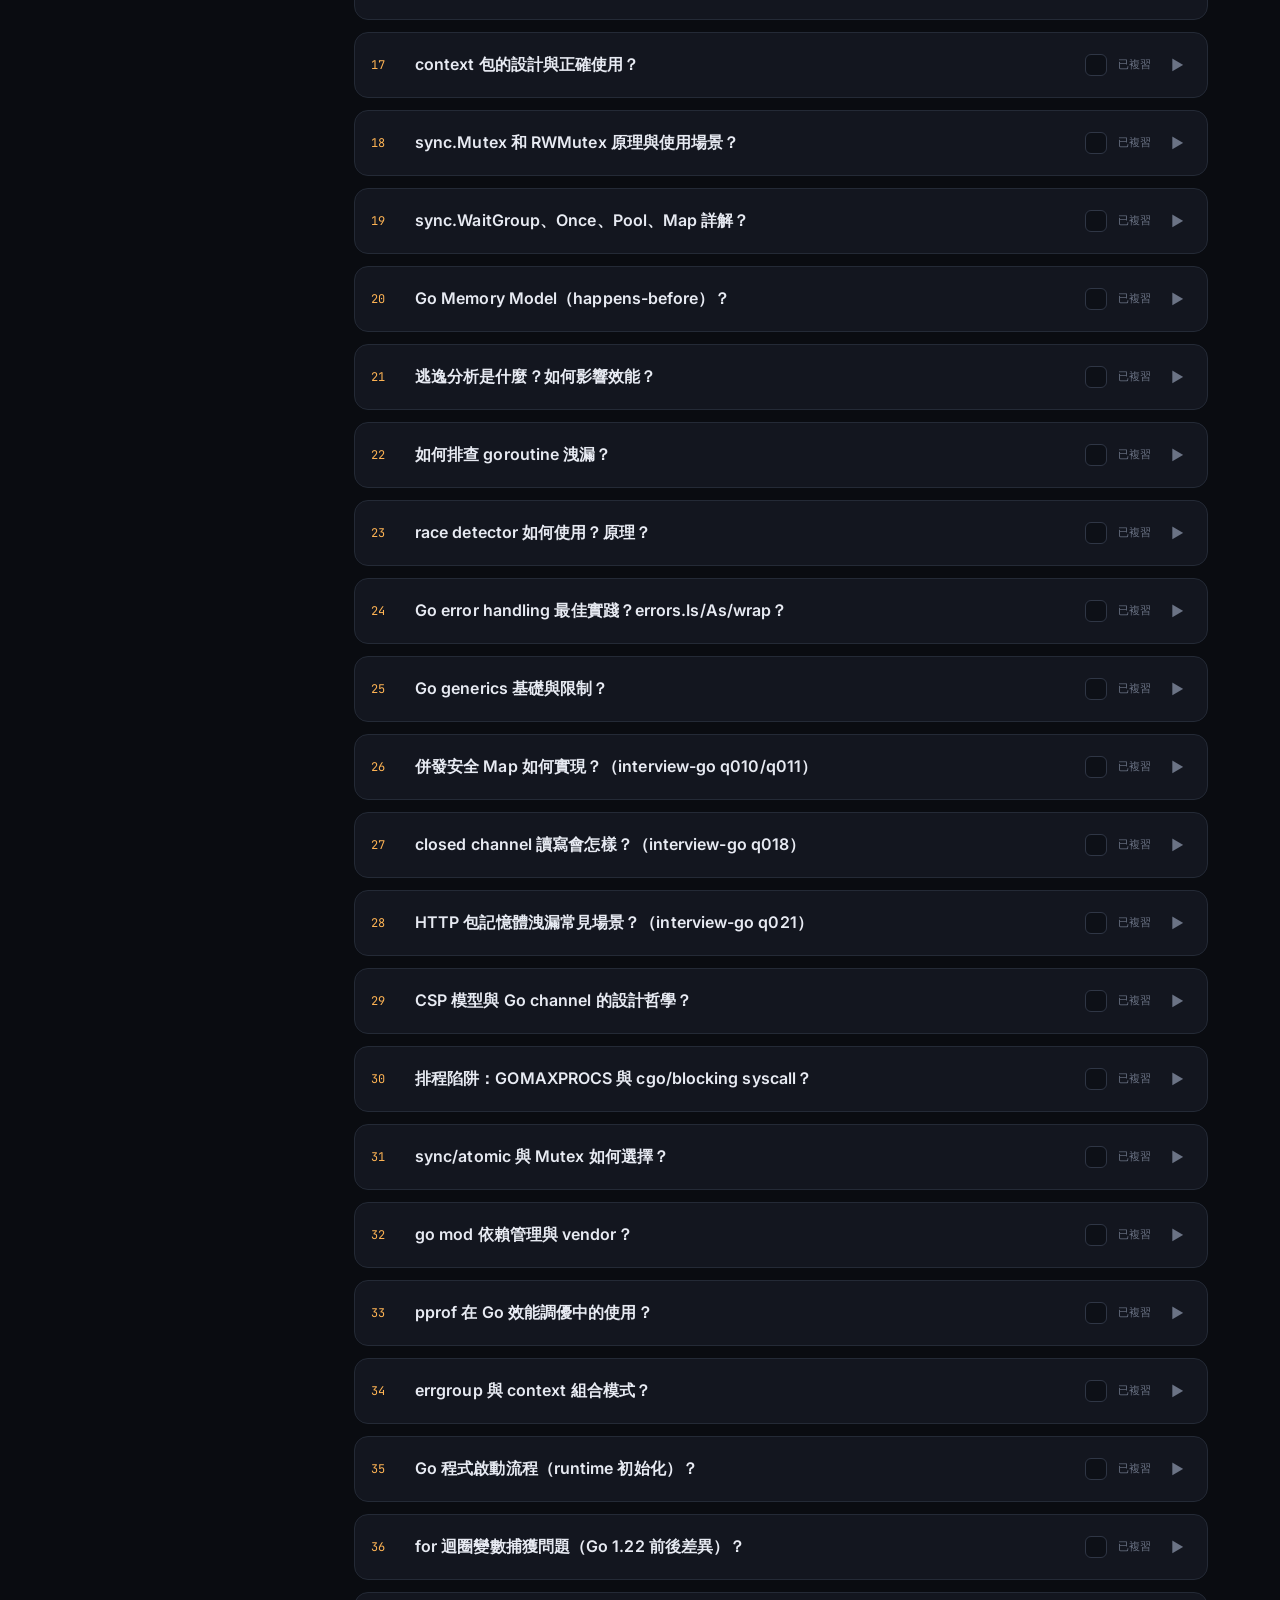
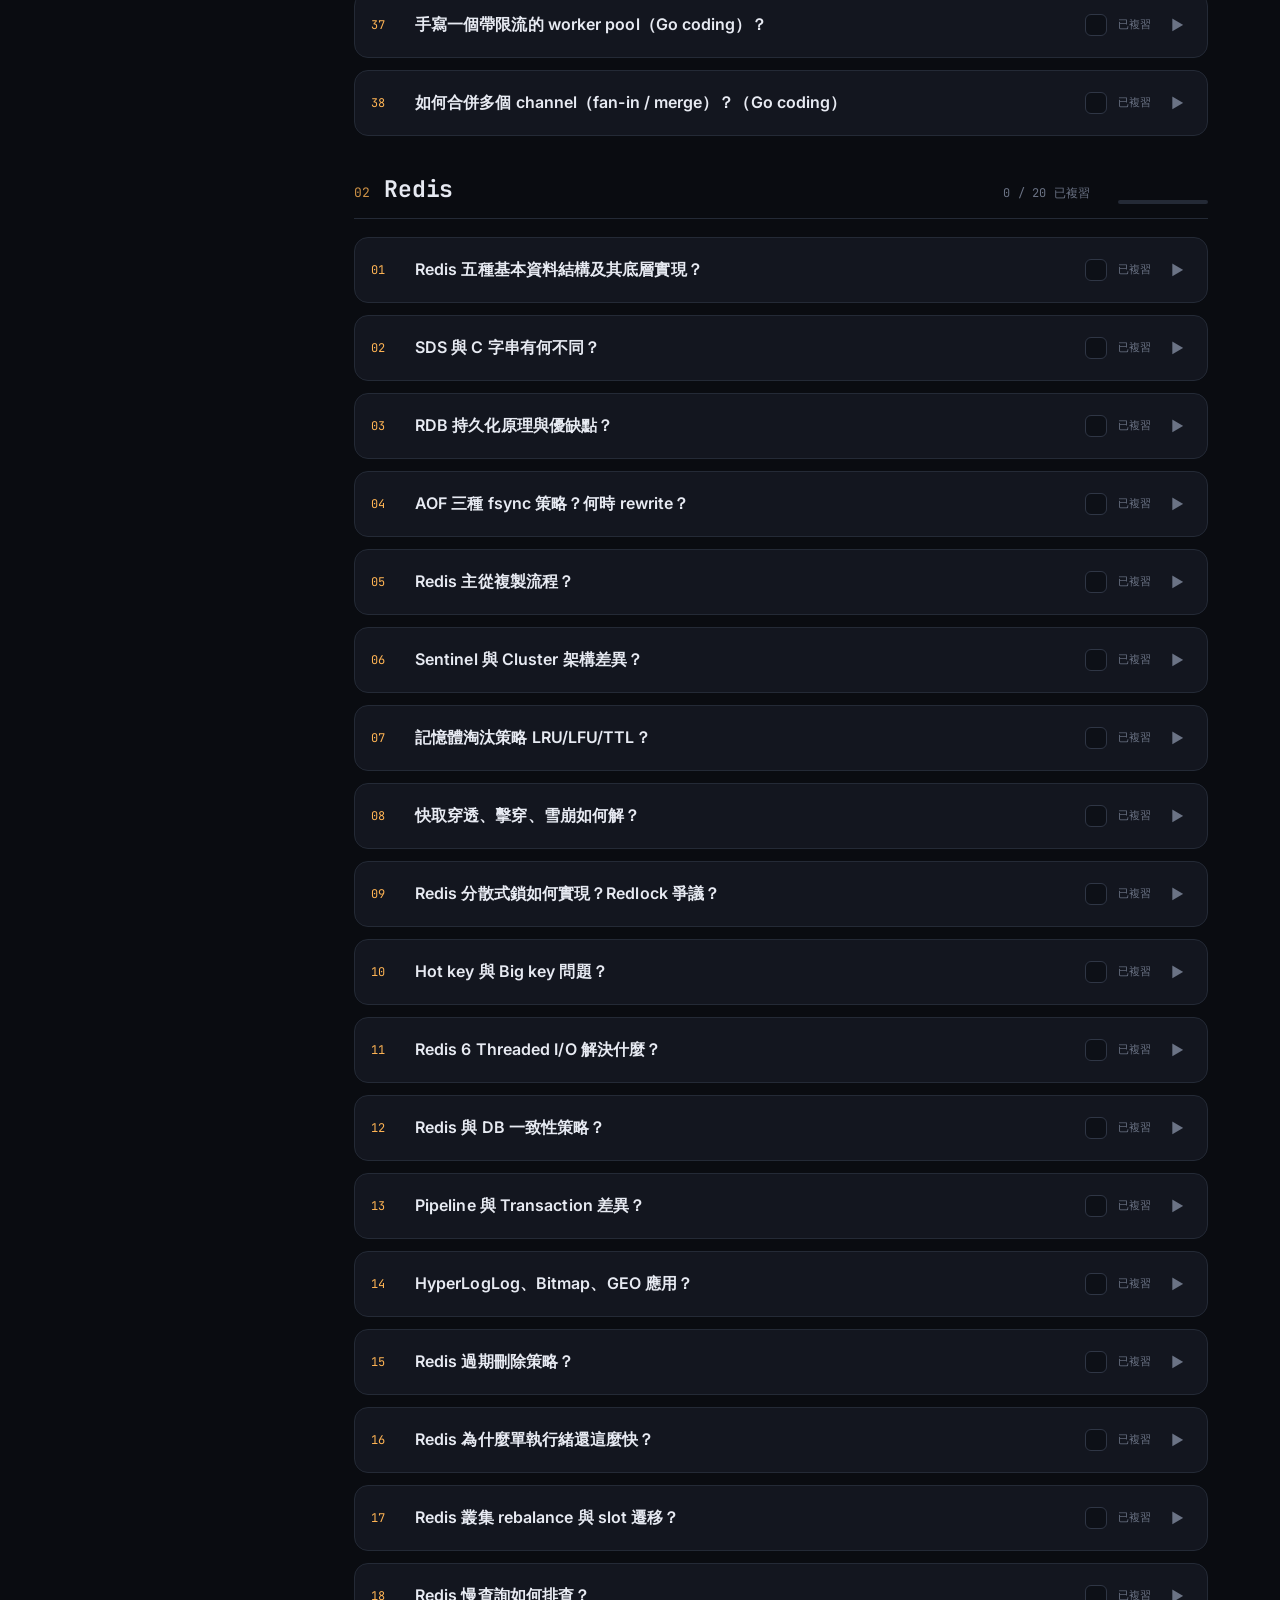
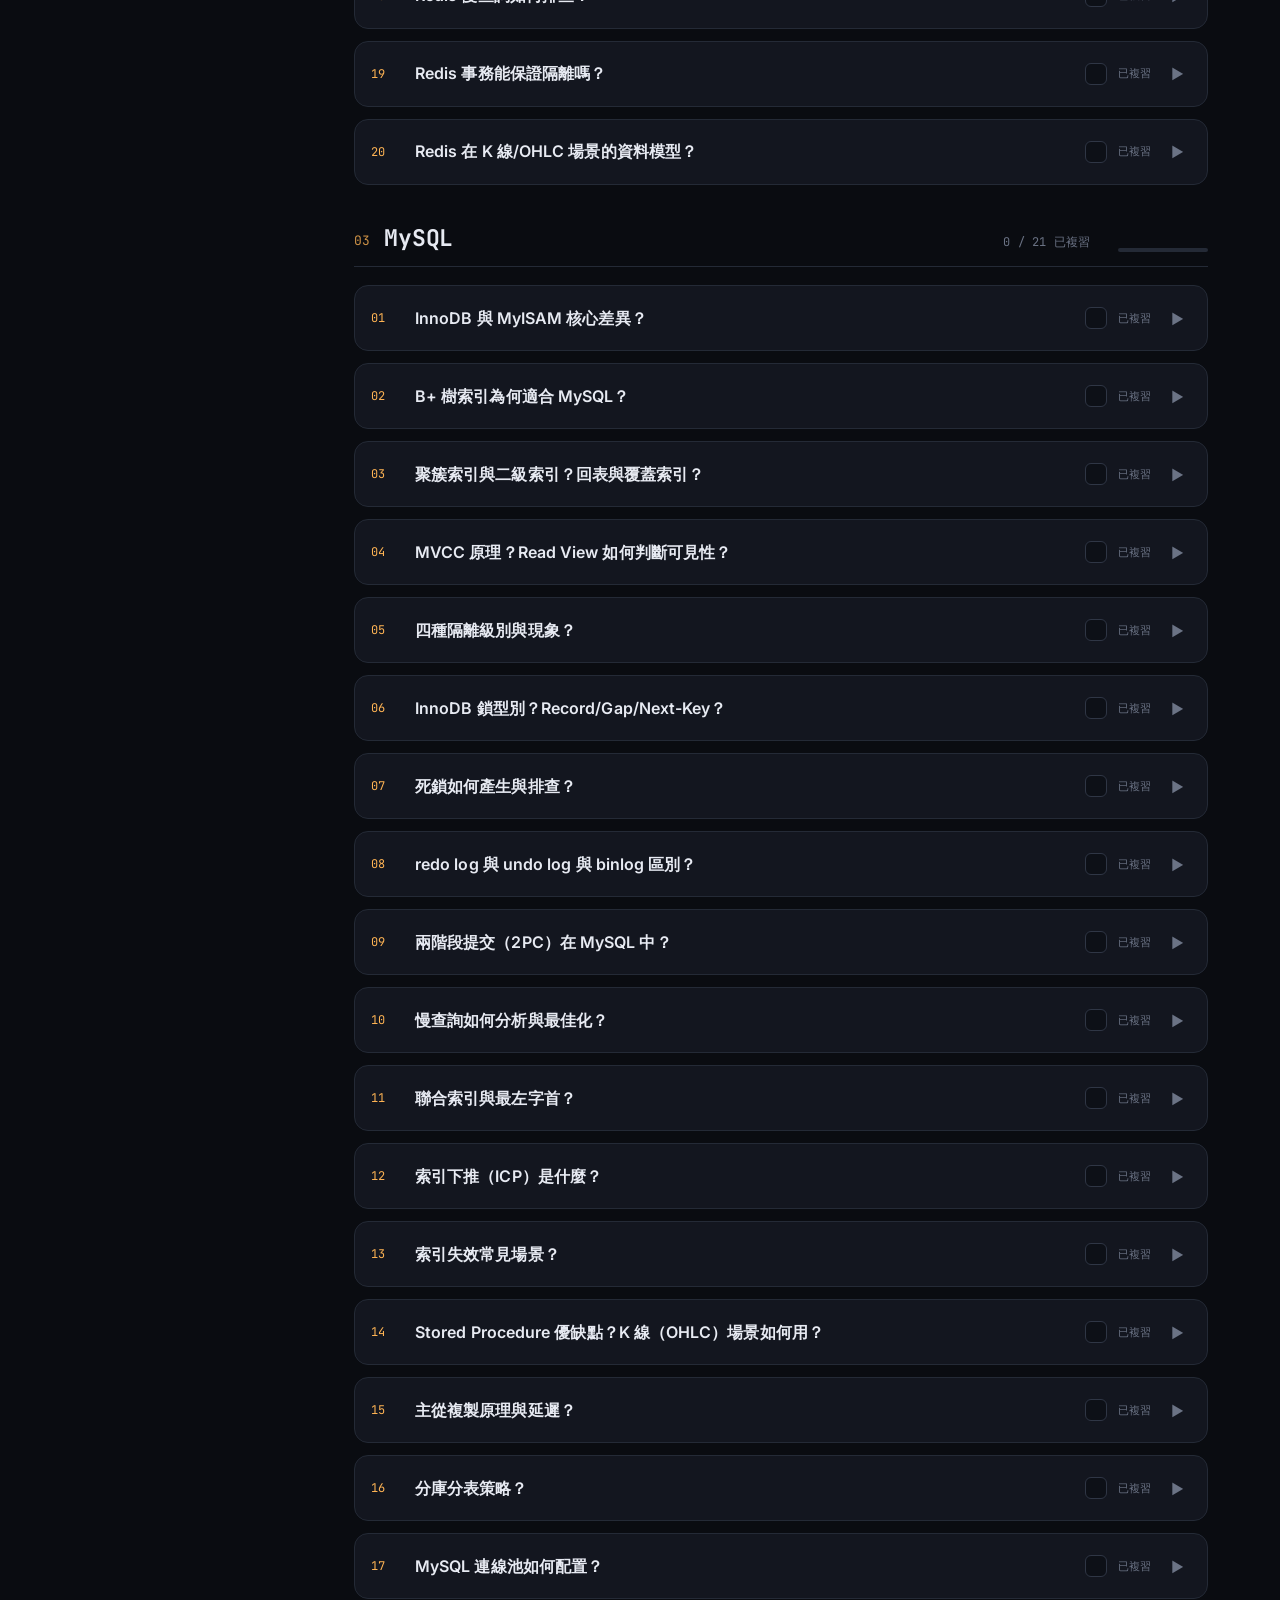
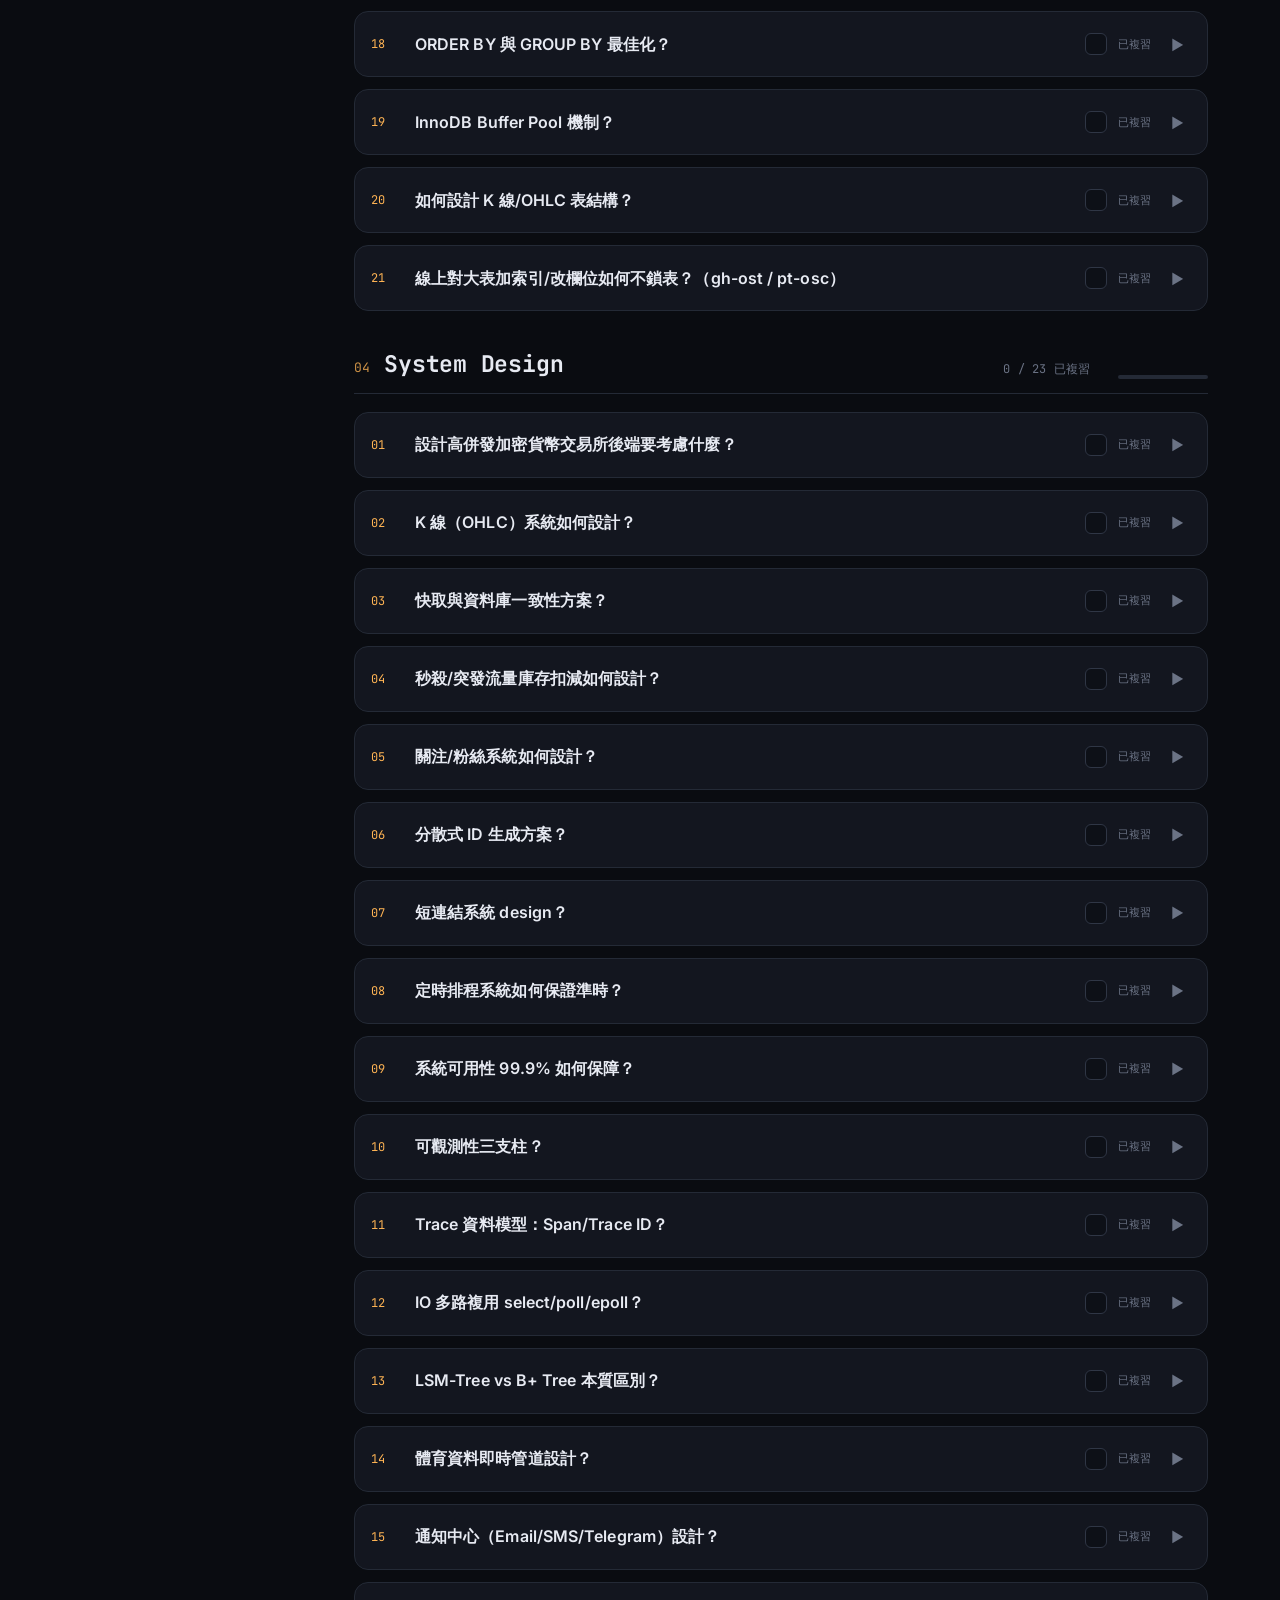
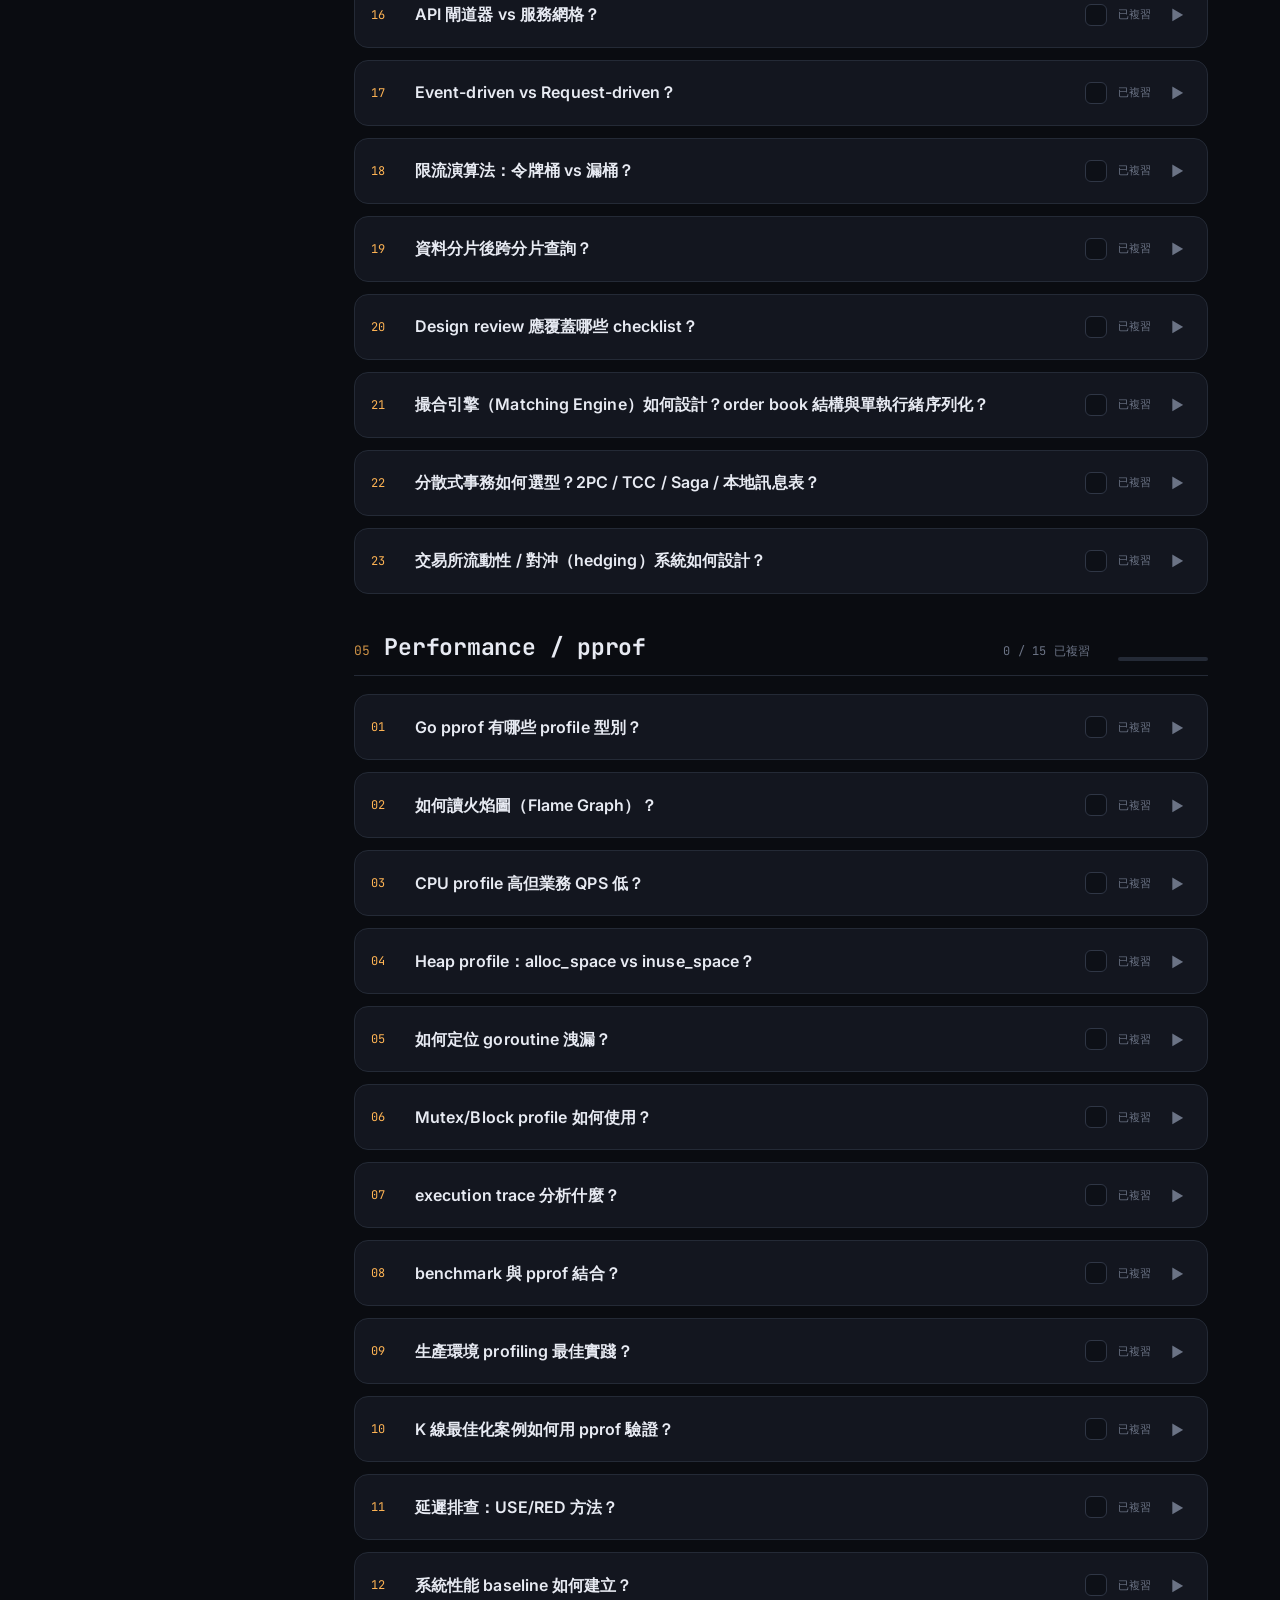
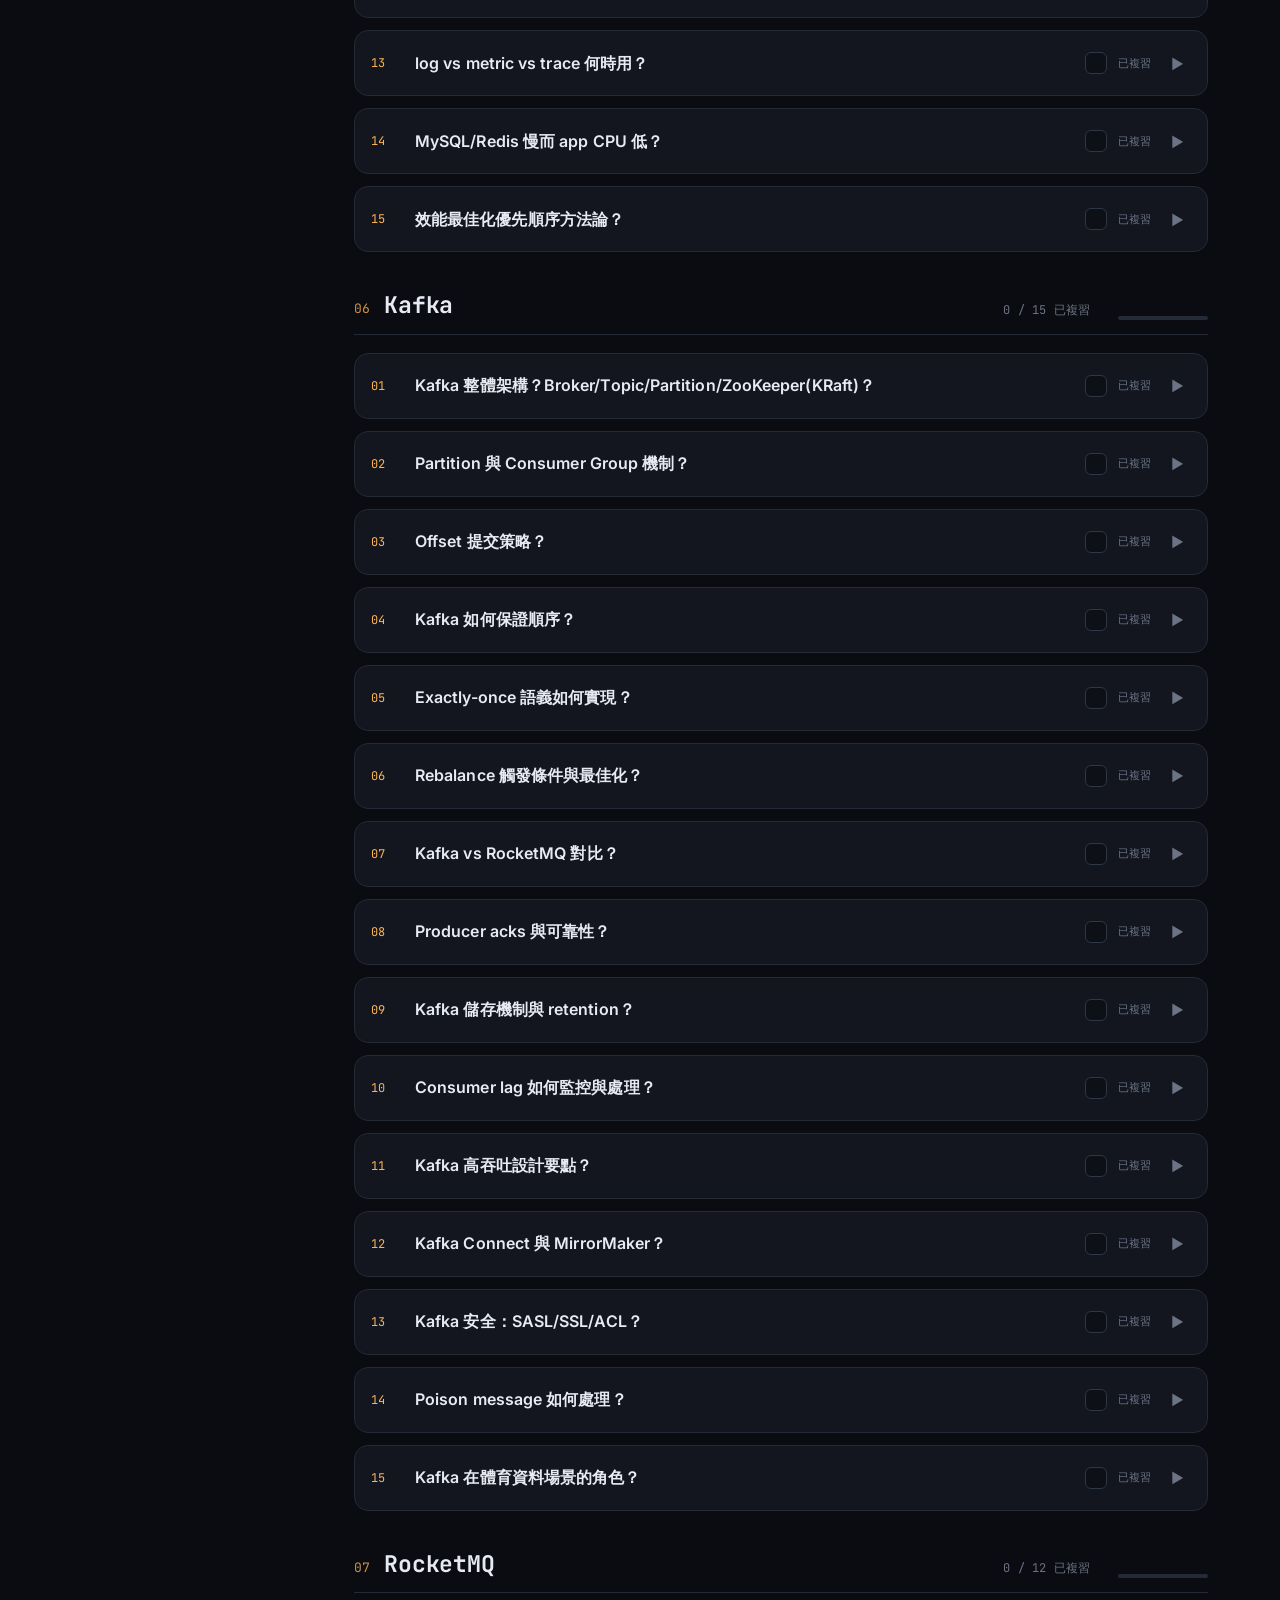
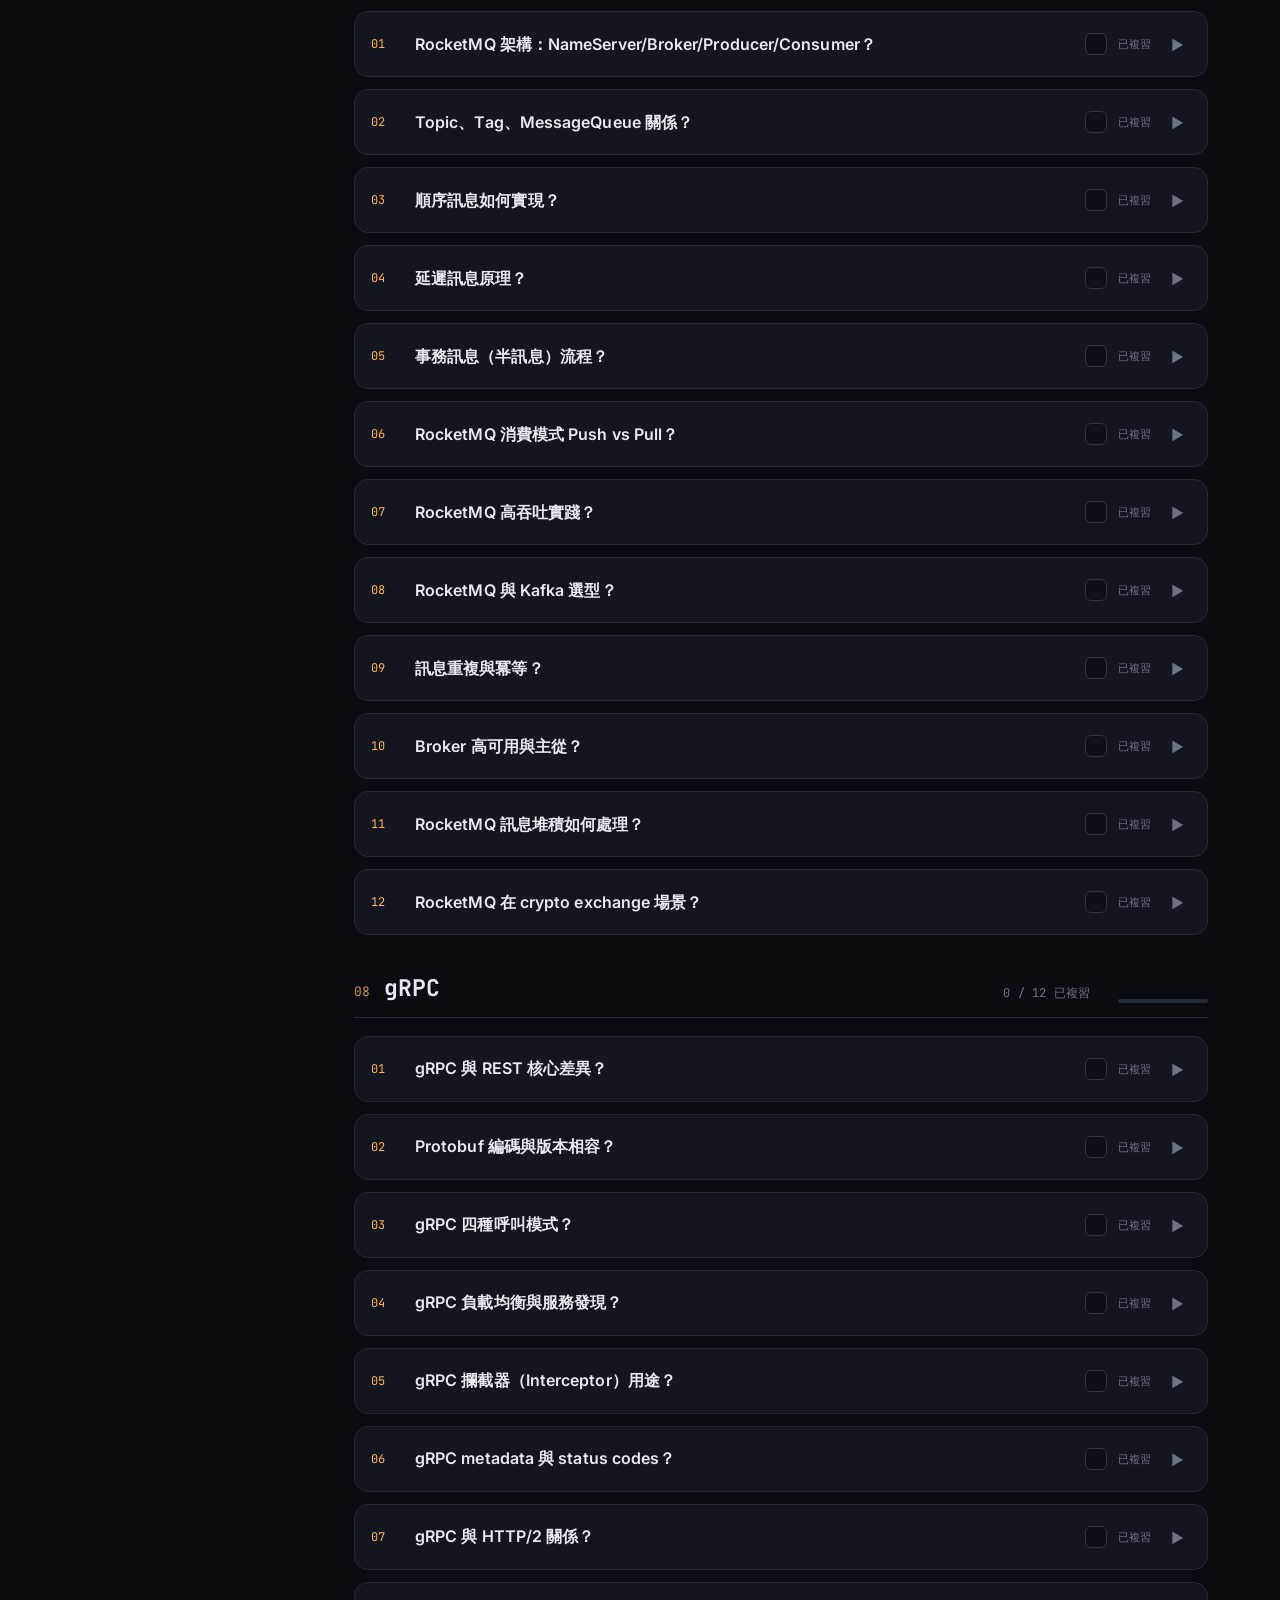
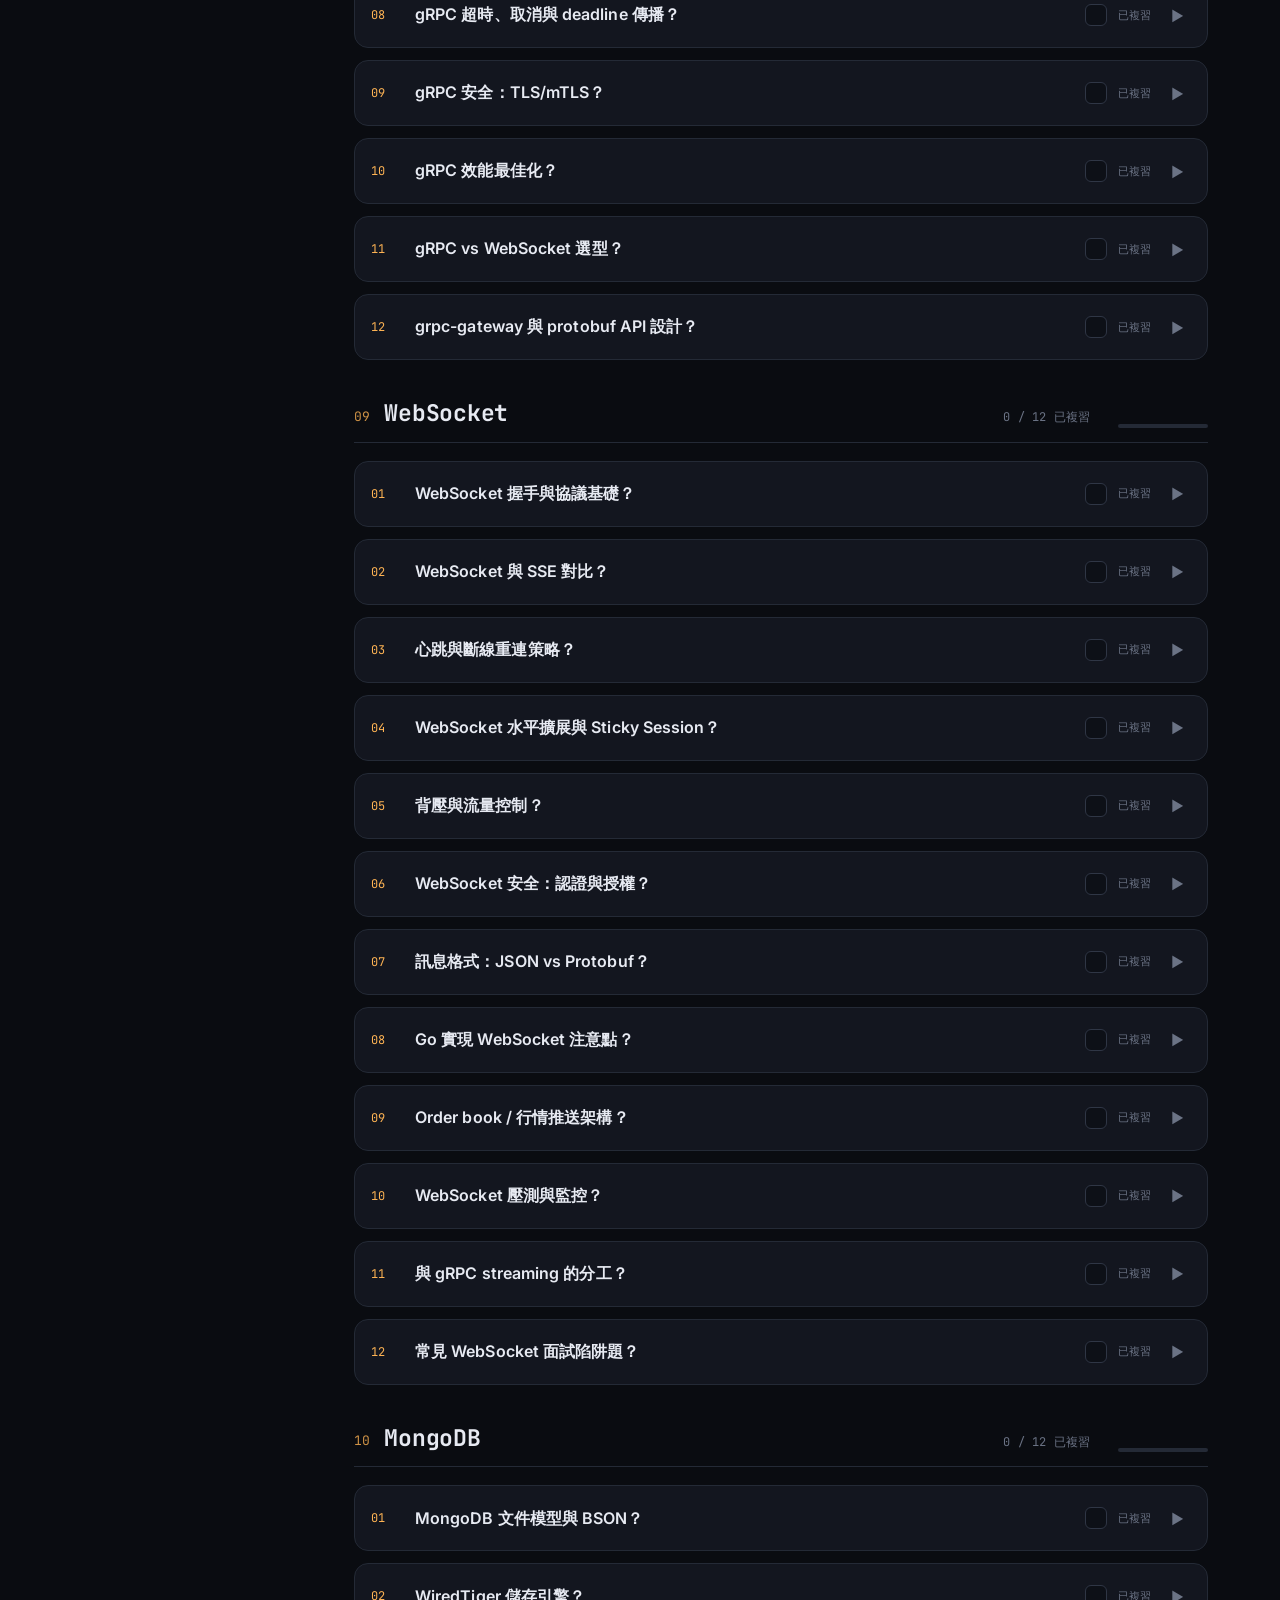
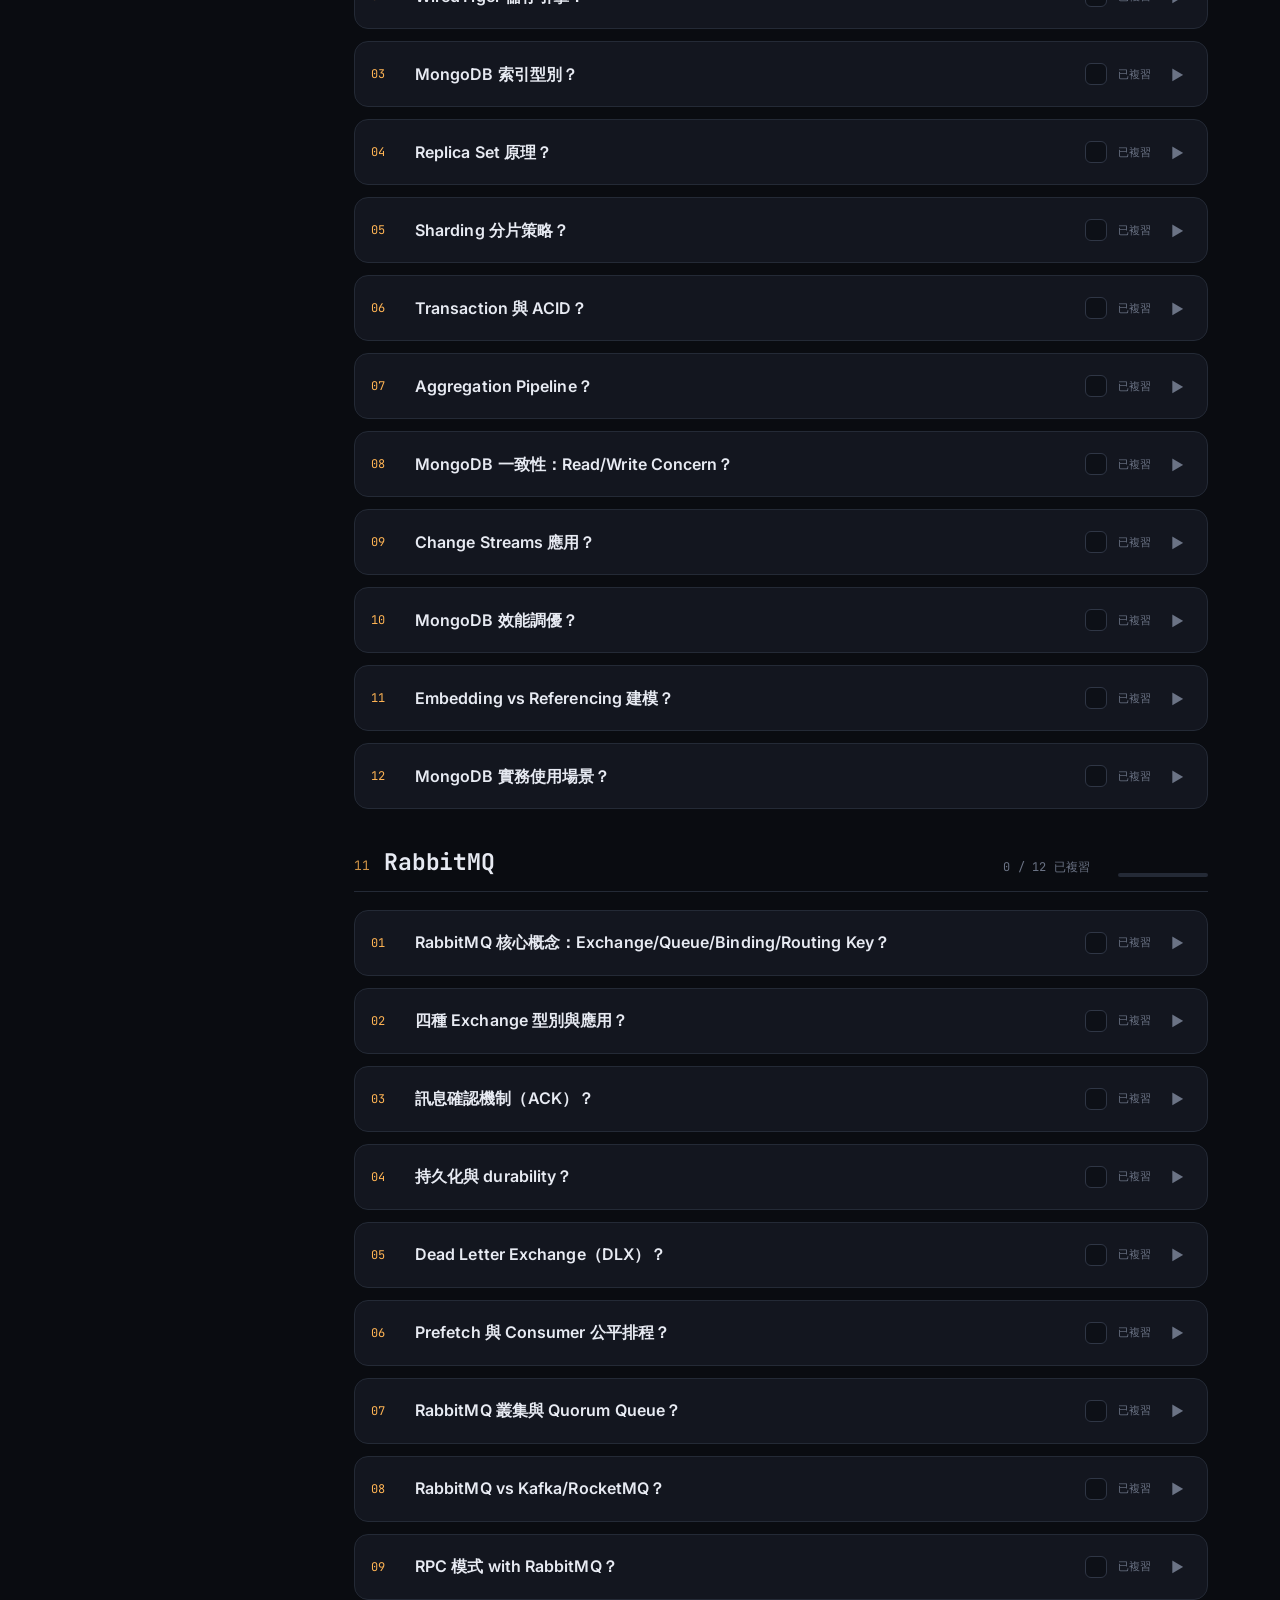
==== commit 568bc835: "Update interview preparation materials for various technologies - Revised content in Docker/AWS, Go," ====
--- a/interview-prep/site/index.html
+++ b/interview-prep/site/index.html
@@ -3,7 +3,7 @@
 <head>
 <meta charset="utf-8">
 <meta name="viewport" content="width=device-width, initial-scale=1, viewport-fit=cover">
-<title>Roy Lee · 後端面試準備</title>
+<title>後端面試準備 · Senior Backend</title>
 <meta name="description" content="Senior Go/Java 後端面試準備 · 223 題技術深度問答">
 <meta name="theme-color" content="#0a0c11">
 <link rel="preconnect" href="https://fonts.googleapis.com">
@@ -20,7 +20,7 @@
       <span aria-hidden="true"></span>
     </button>
     <div class="brand">
-      <span class="logo">roy<span class="pin">_</span>prep</span>
+      <span class="logo">interview<span class="pin">_</span>prep</span>
       <span class="sub">SENIOR BACKEND · GO/JAVA</span>
     </div>
     <div class="search">
@@ -51,7 +51,7 @@
     <section class="hero">
       <h1>面試準備</h1>
       <p>以「核心回答 → 深入原理 → 考官追問 → 常見陷阱 → 結合履歷」五段式整理的 Senior Go / Java 後端題庫，
-         涵蓋 Roy 在加密貨幣交易所（撮合、行情、對沖）與體育數據（Betradar、LMAX Disruptor）的實戰脈絡。
+         涵蓋加密貨幣交易所（撮合、行情、對沖）與體育數據（Betradar、LMAX Disruptor）的實戰脈絡。
          點題卡展開作答，勾選「已複習」自我追蹤。</p>
       <div class="meta">
         <span class="chip"><b>223</b> 題</span>
--- a/interview-prep/site/assets/style.css
+++ b/interview-prep/site/assets/style.css
@@ -239,6 +239,11 @@
   background:none;border:none;padding:0;white-space:pre;
 }
 .code-lang{position:absolute;top:7px;right:10px;font-family:var(--mono);font-size:10px;color:var(--faint);text-transform:uppercase;letter-spacing:.1em}
+.diagram{
+  margin:12px 0 4px;padding:16px 14px;background:#0b0e15;border:1px solid var(--border);
+  border-radius:var(--radius-sm);overflow-x:auto;-webkit-overflow-scrolling:touch;text-align:center;
+}
+.diagram svg{display:block;max-width:100%;height:auto;margin:0 auto;font-family:var(--mono)}
 .fu{margin:8px 0;padding:10px 12px;background:var(--bg2);border:1px solid var(--border);border-radius:var(--radius-sm)}
 .fu .fq{font-size:14px;line-height:1.5;color:var(--text);font-weight:600}
 .fu .fq::before{content:"Q ";font-family:var(--mono);color:var(--c-ask);font-weight:700}
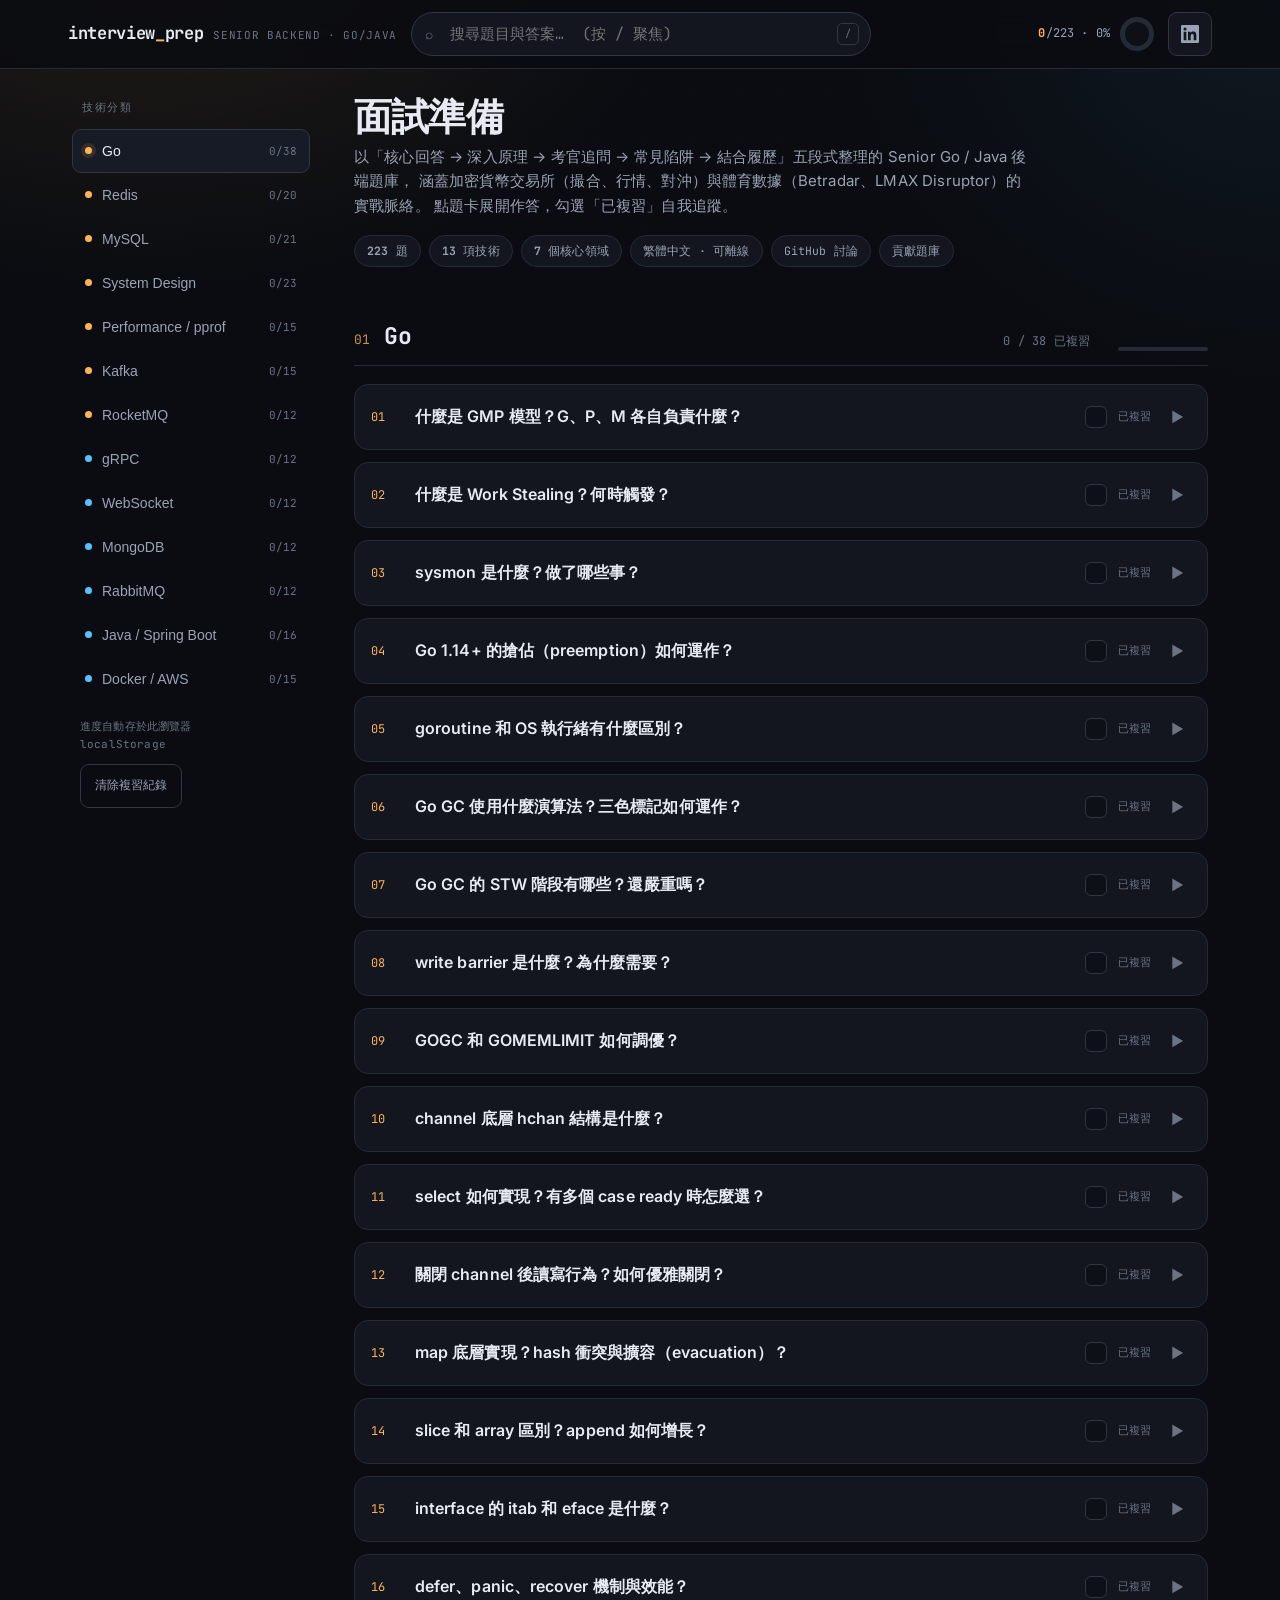
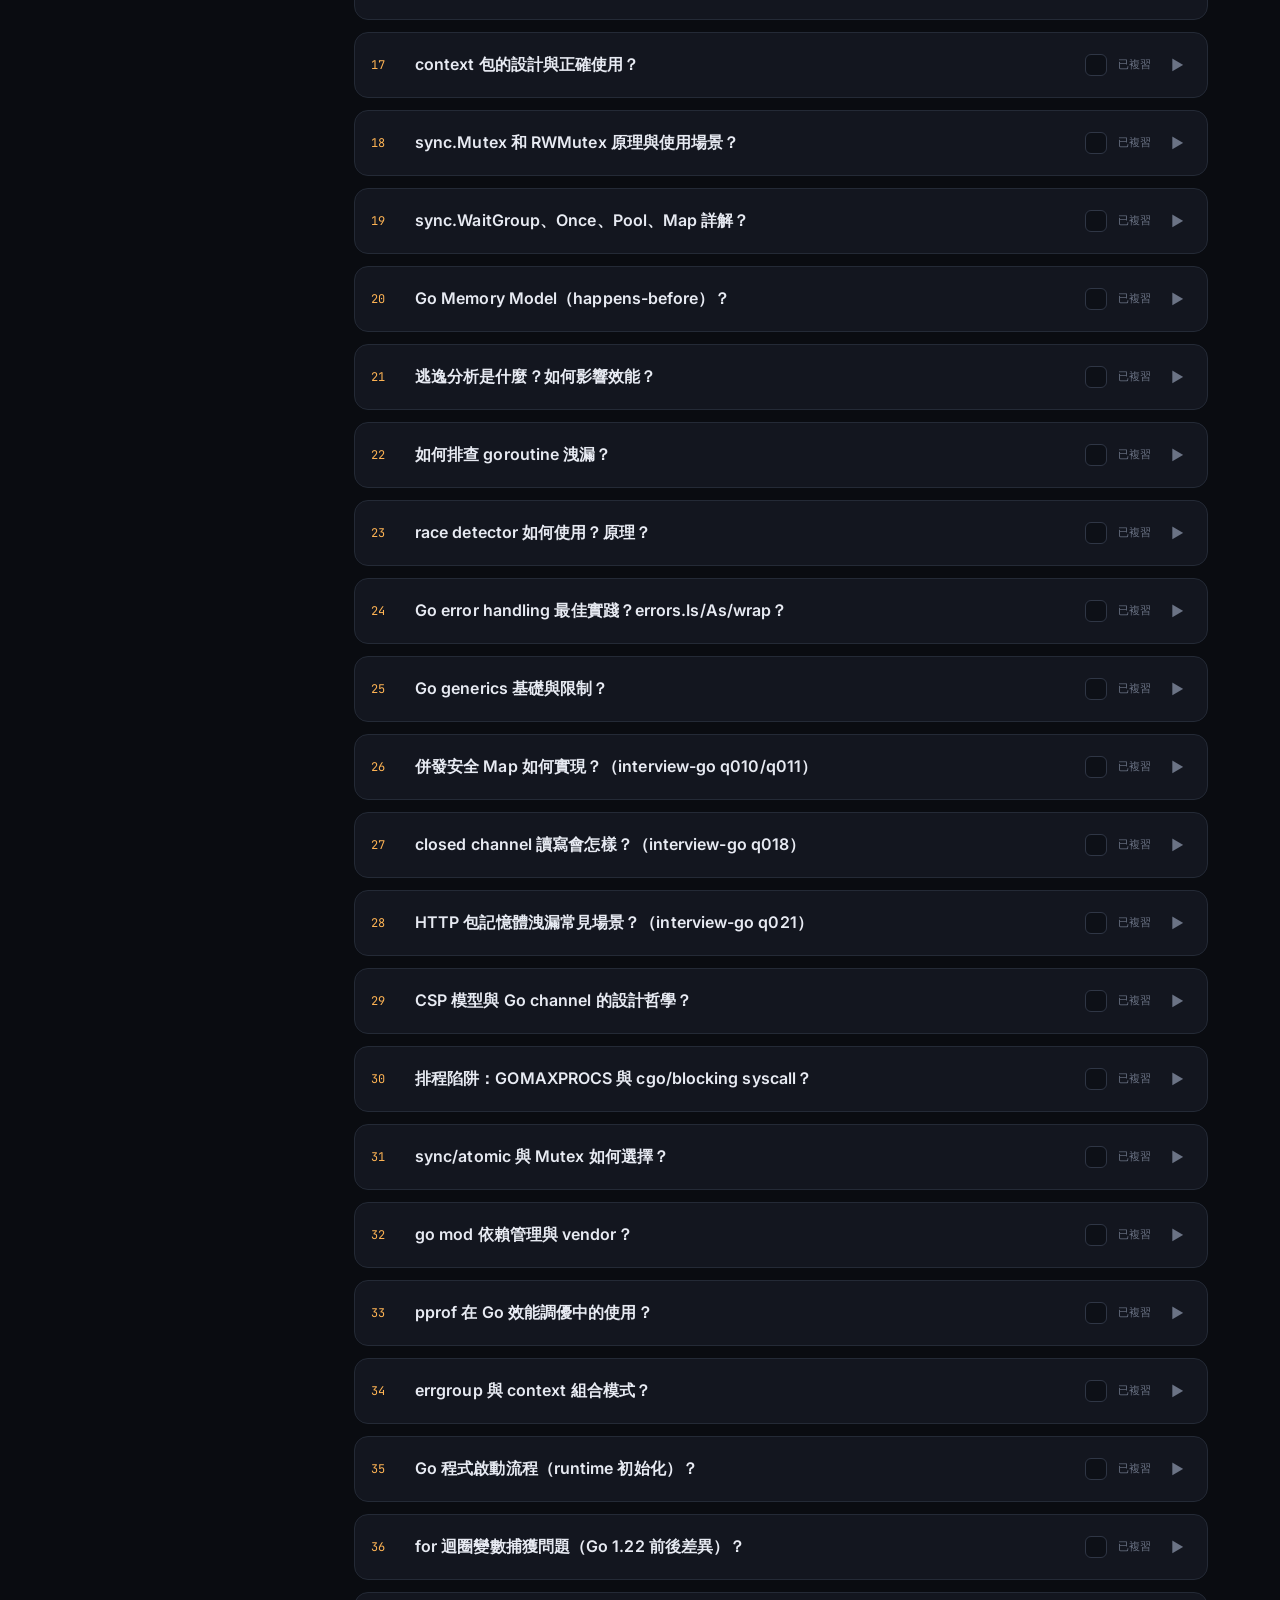
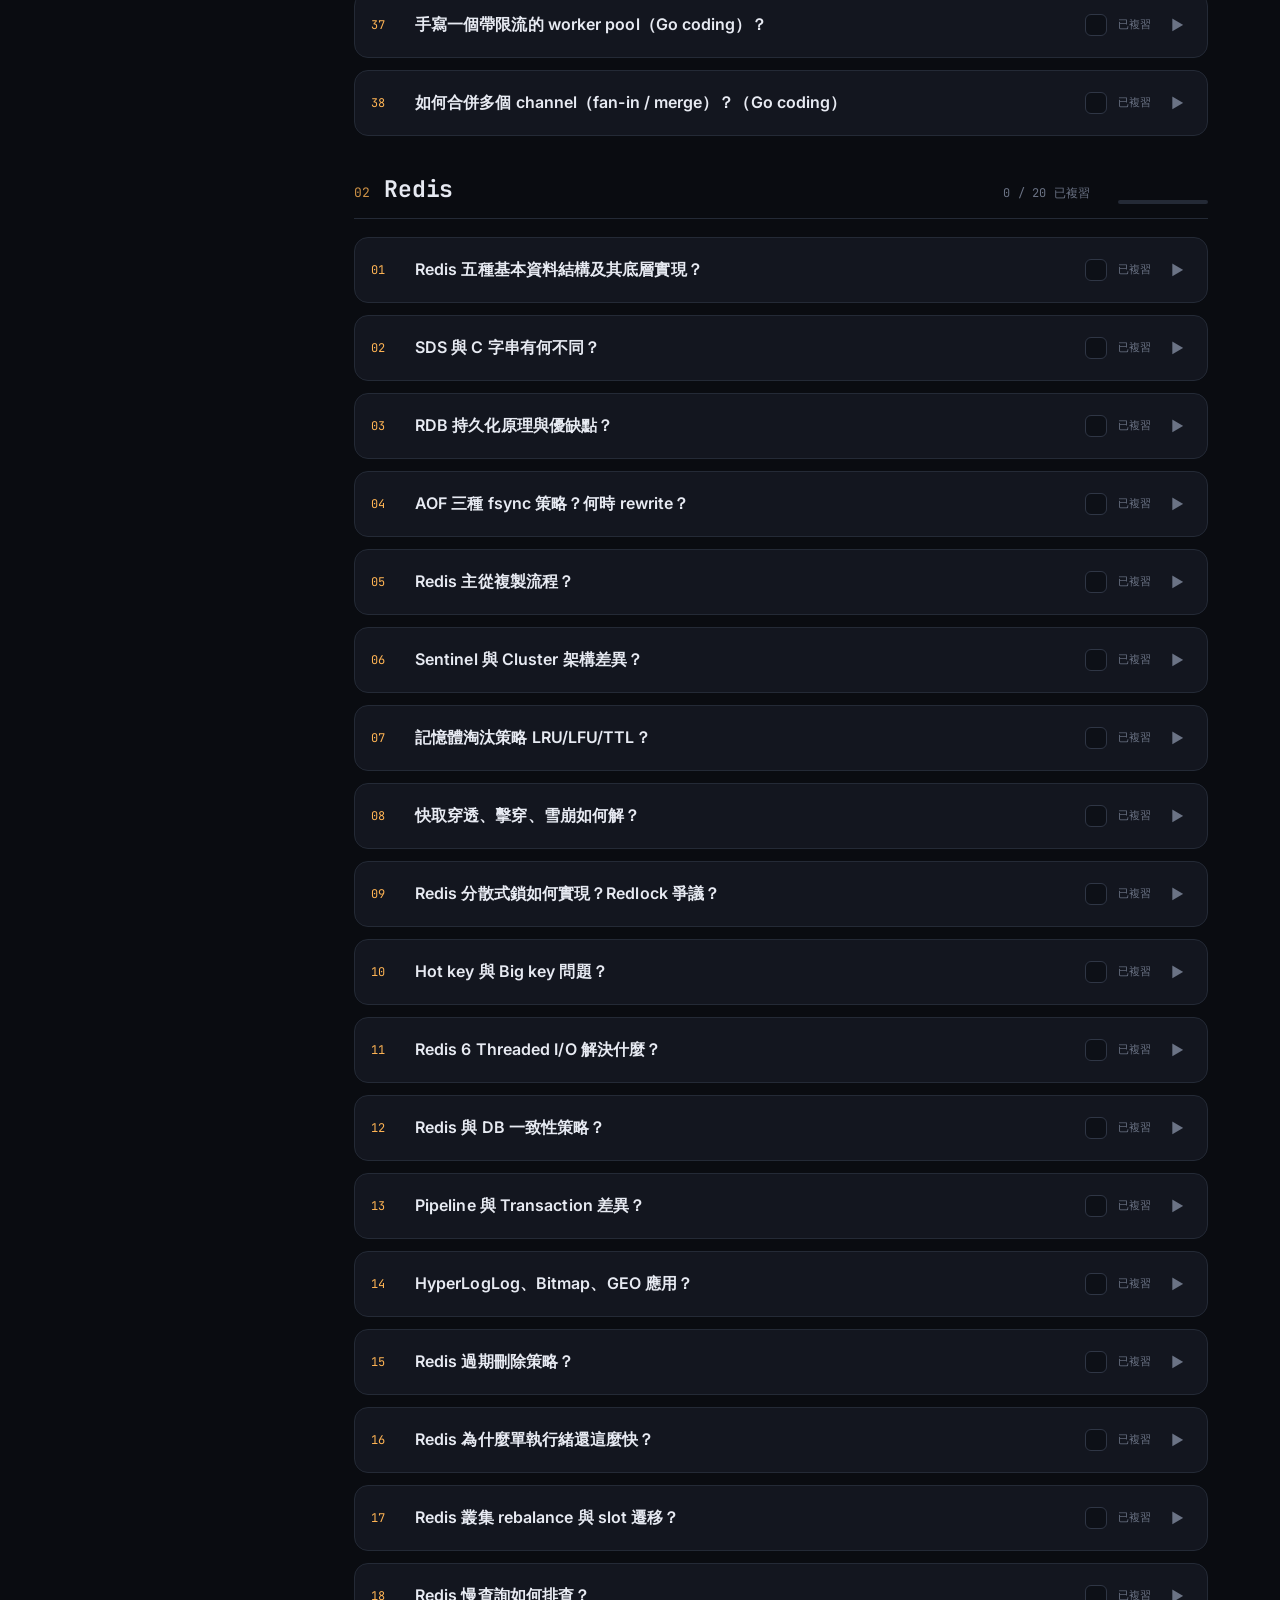
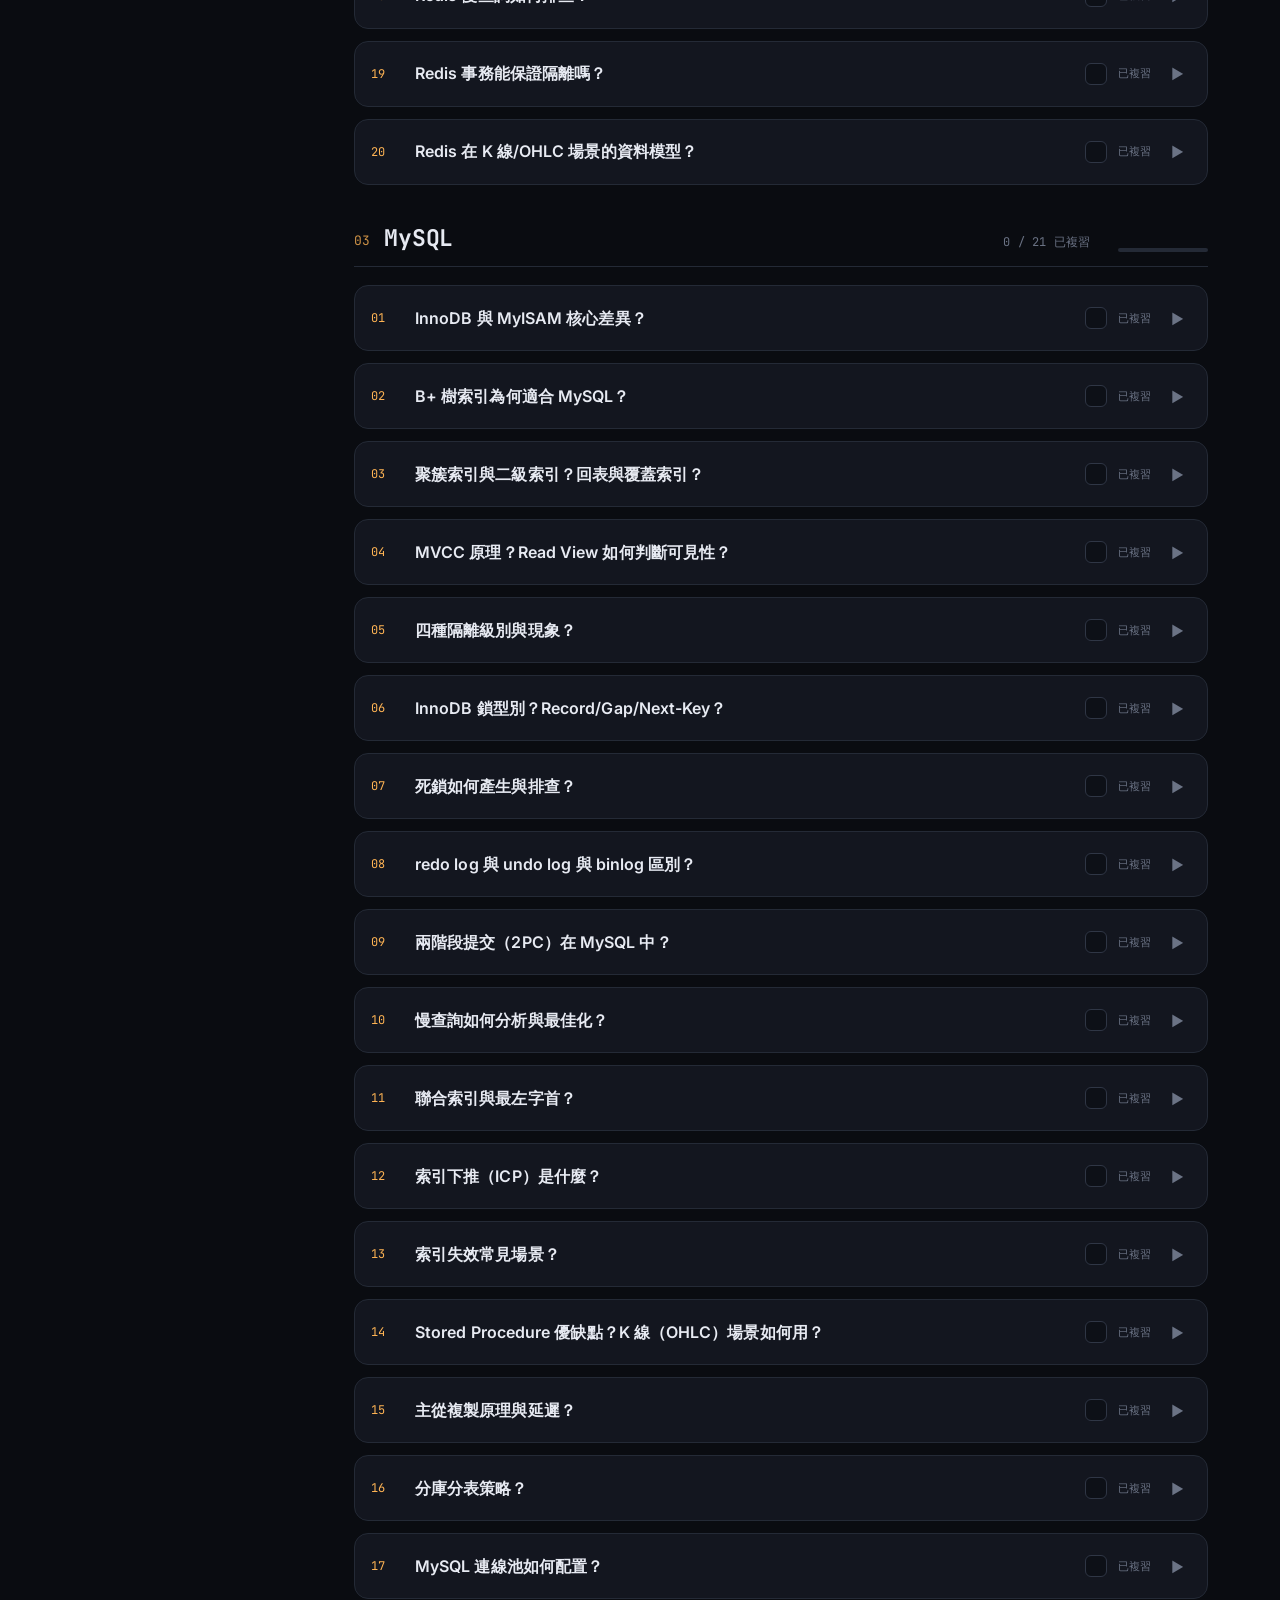
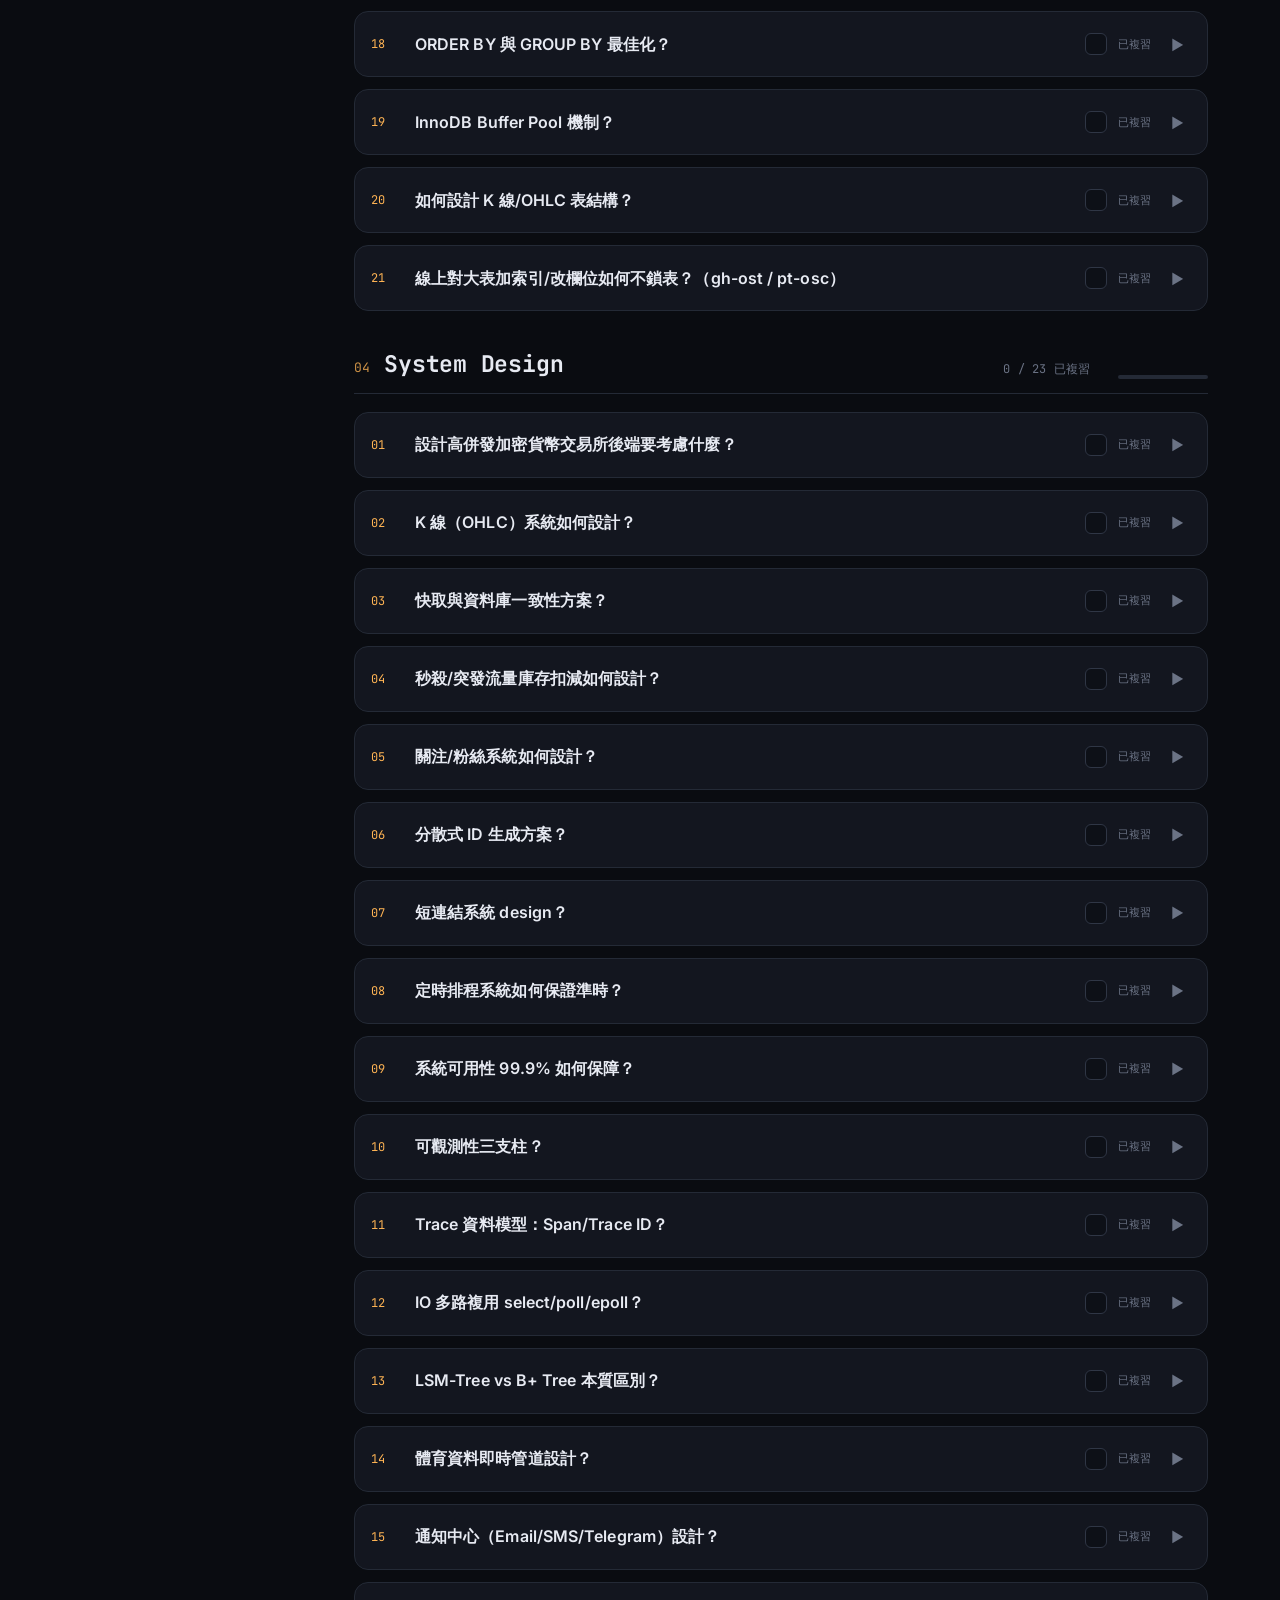
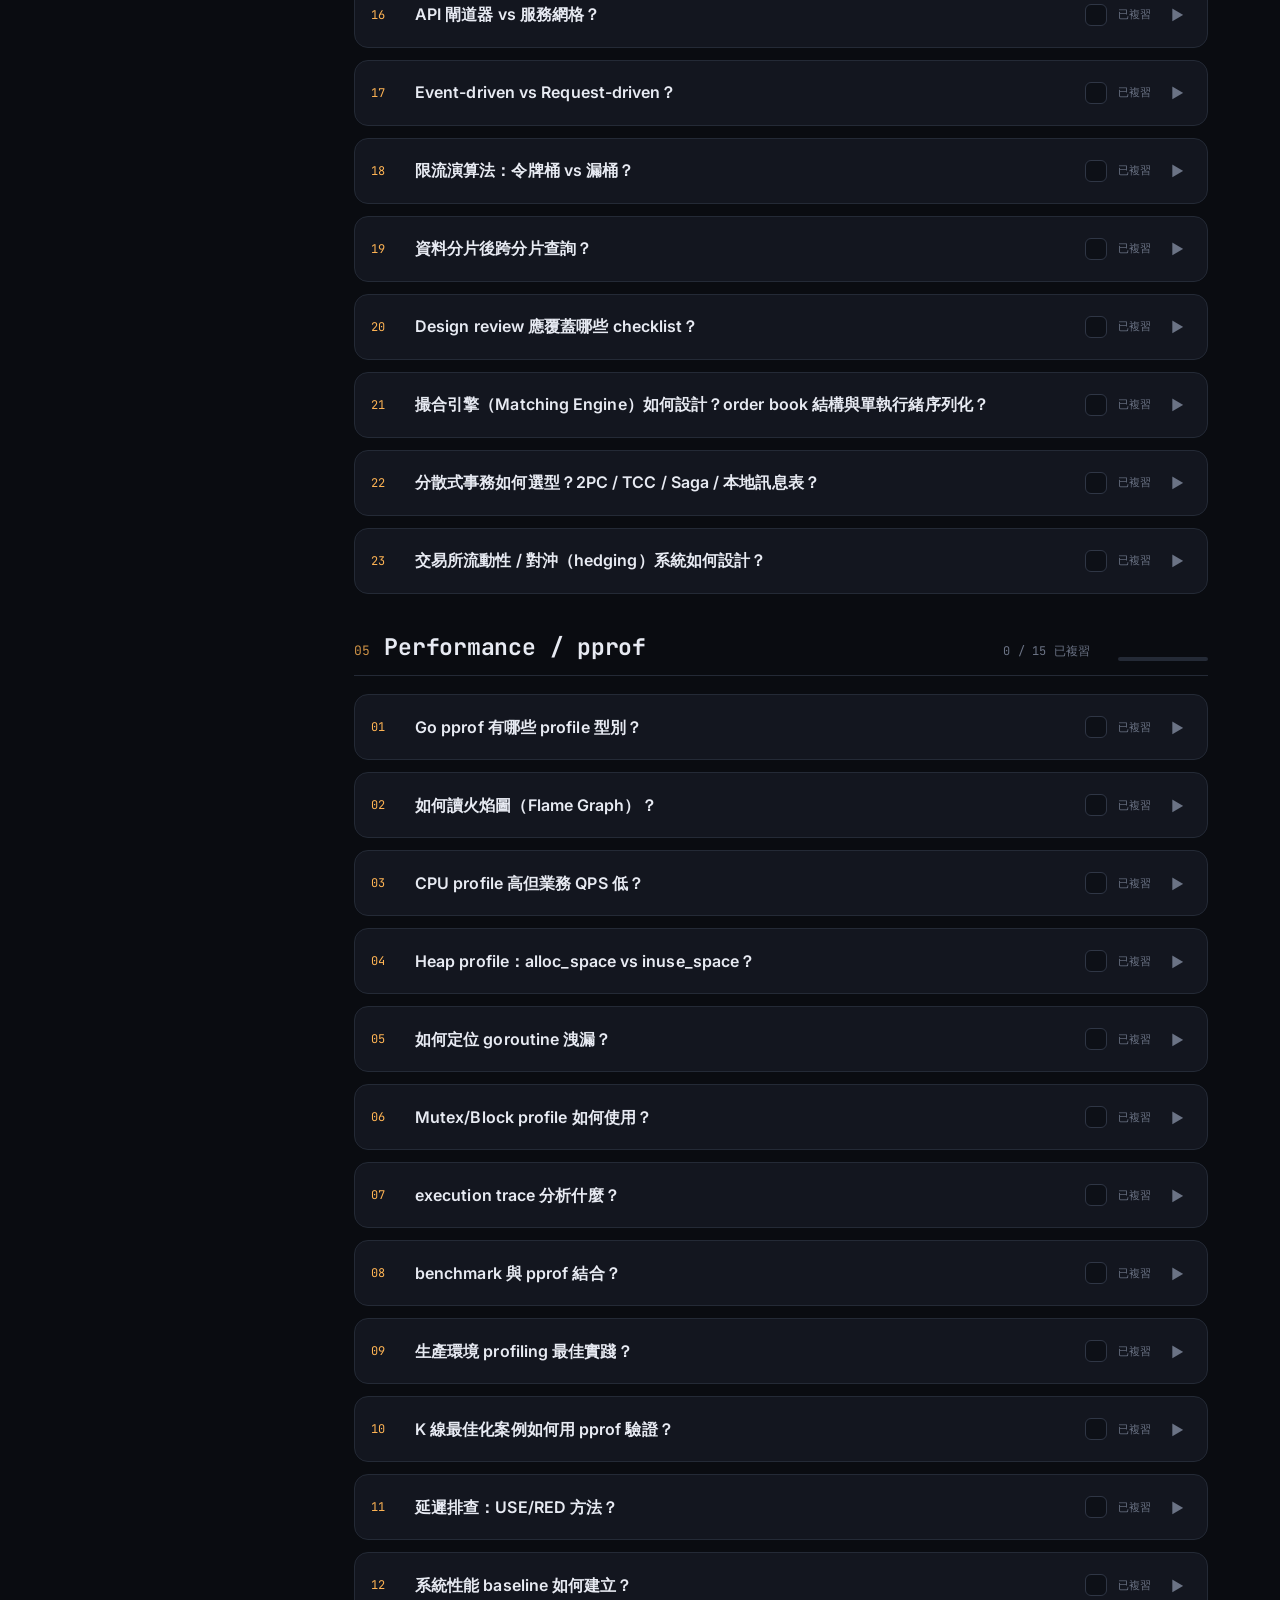
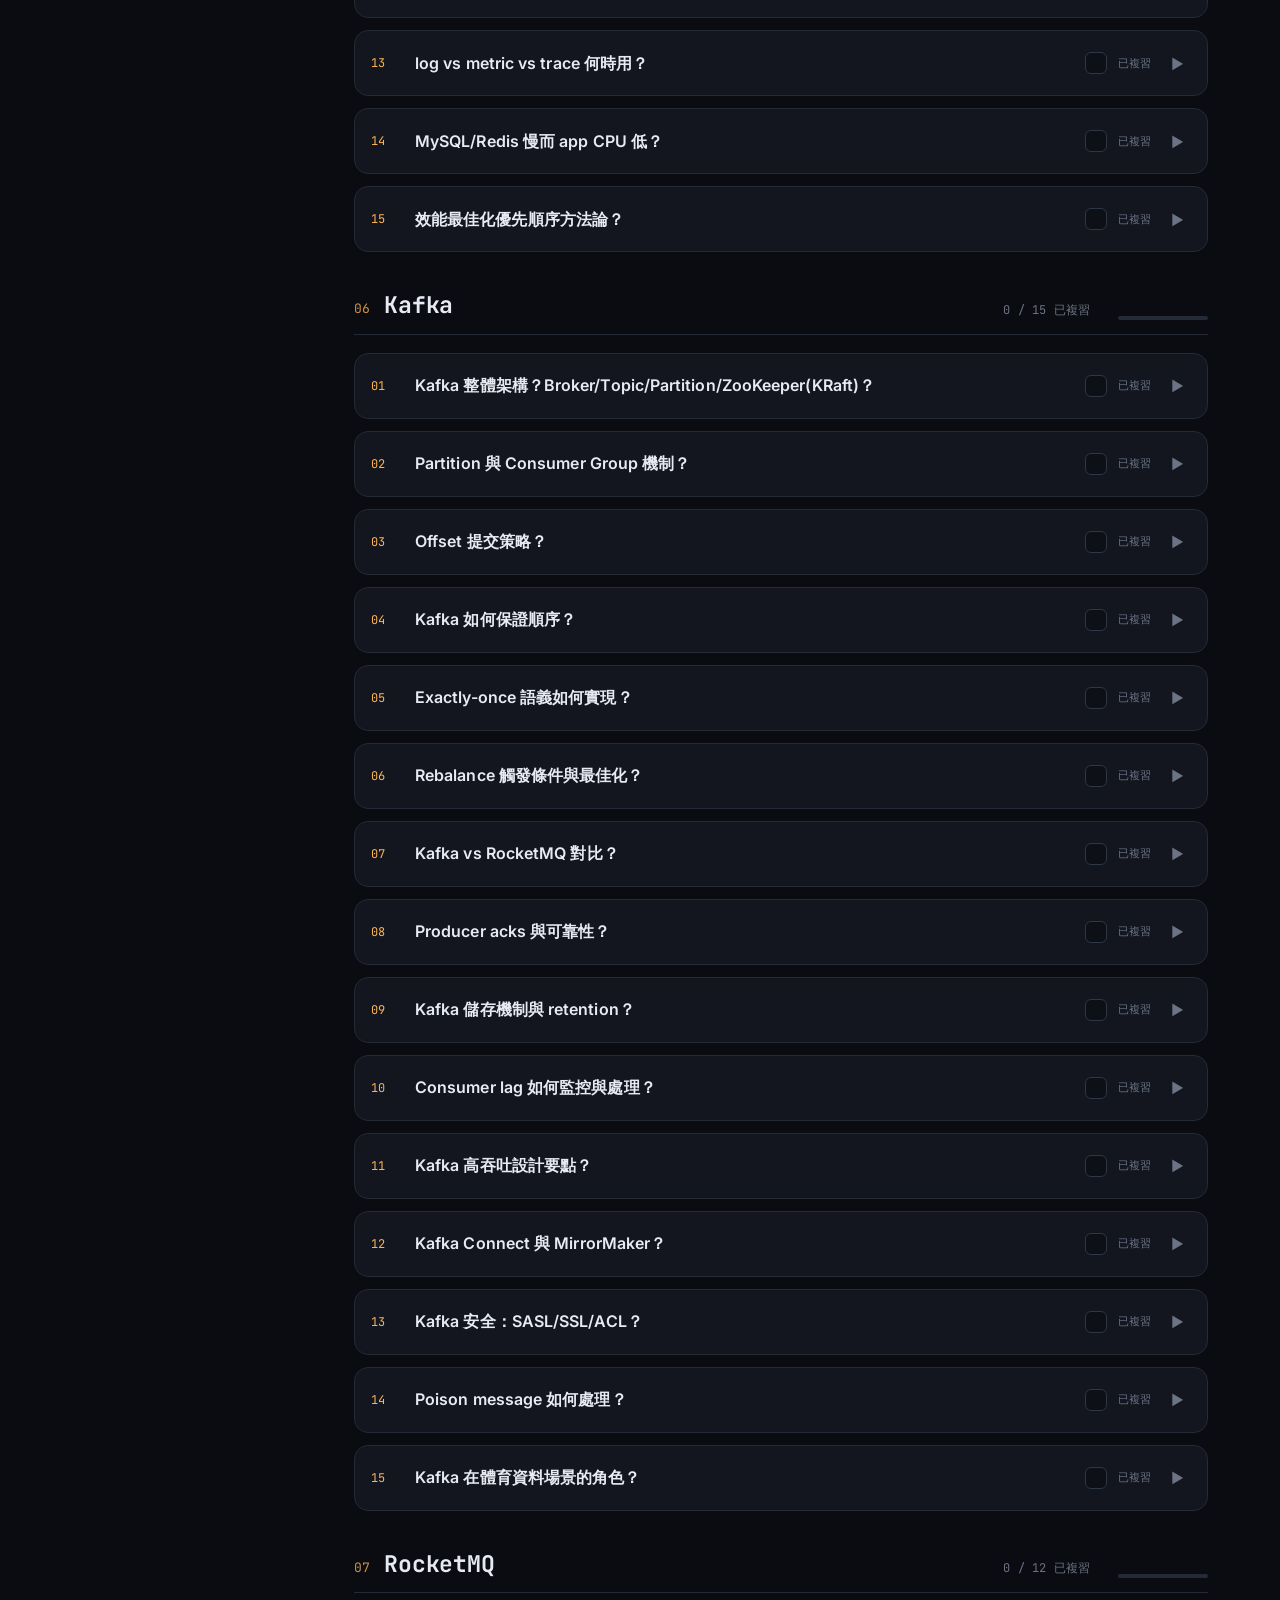
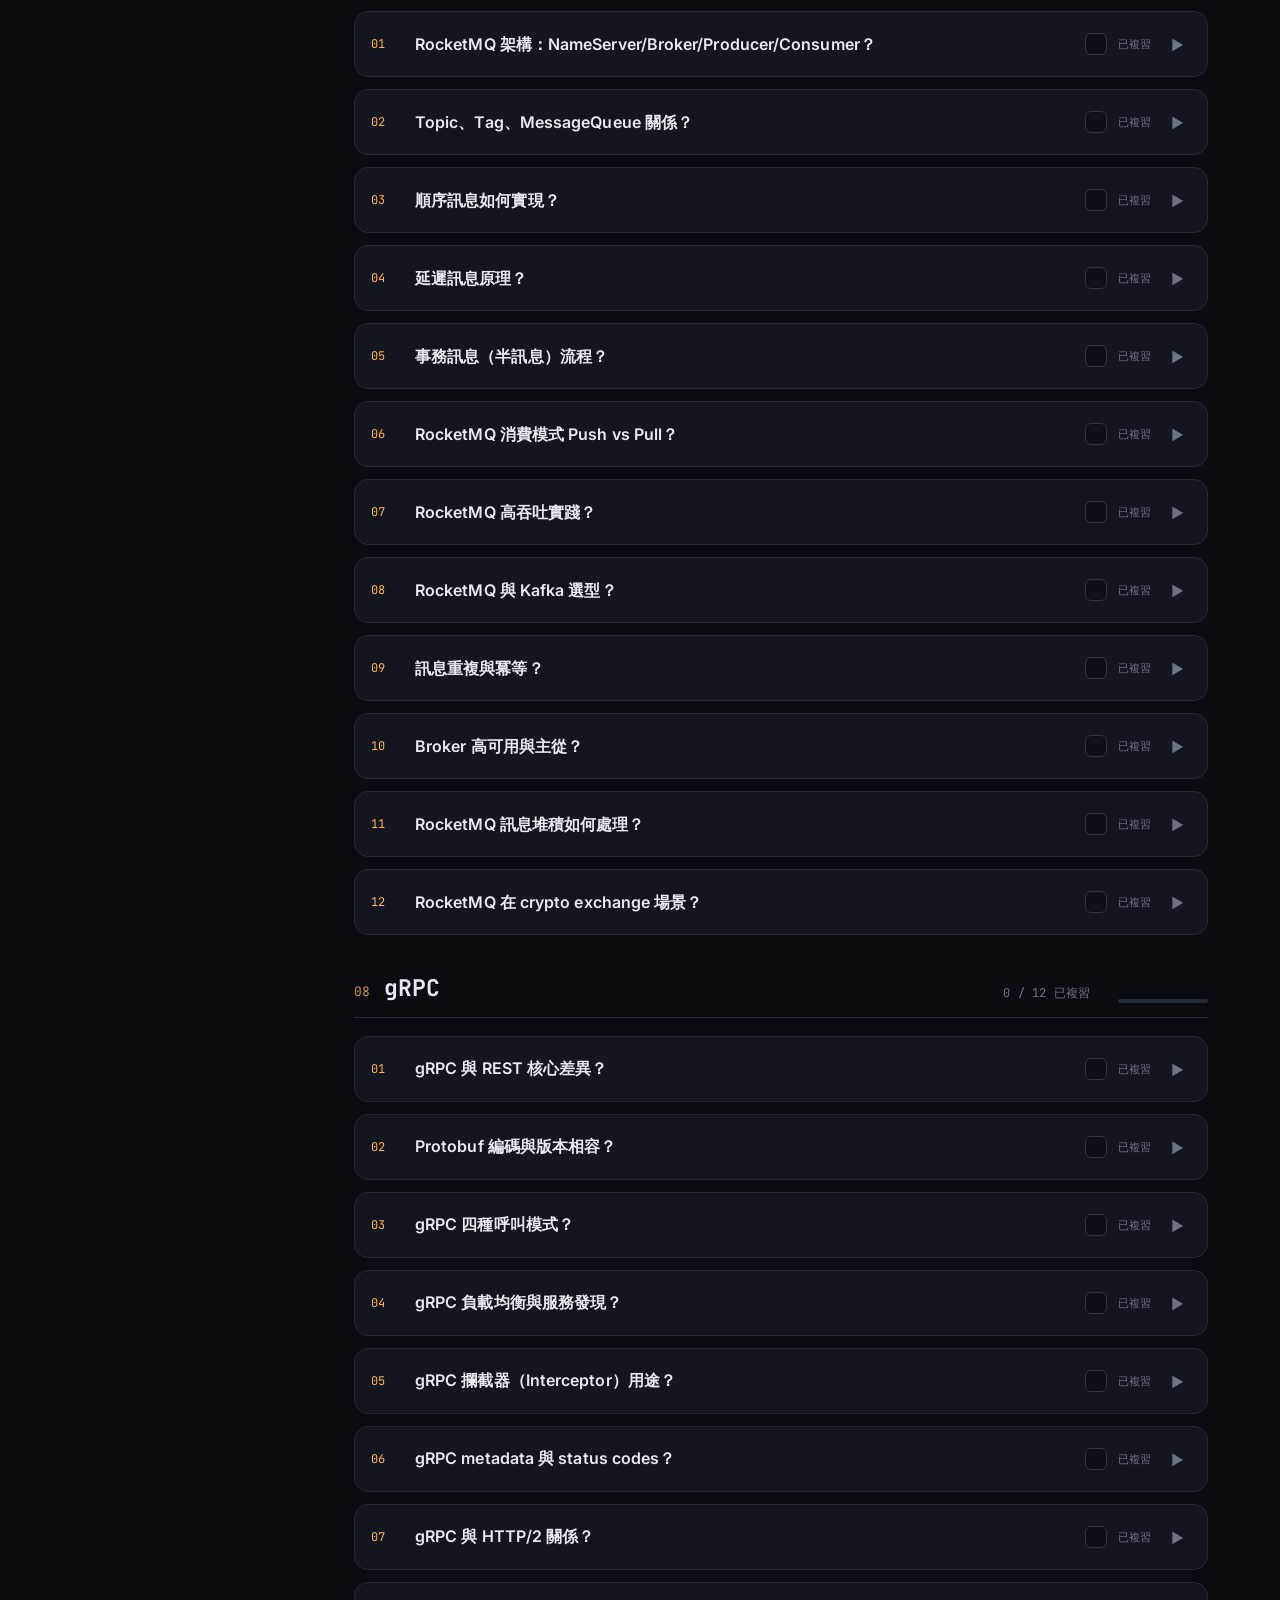
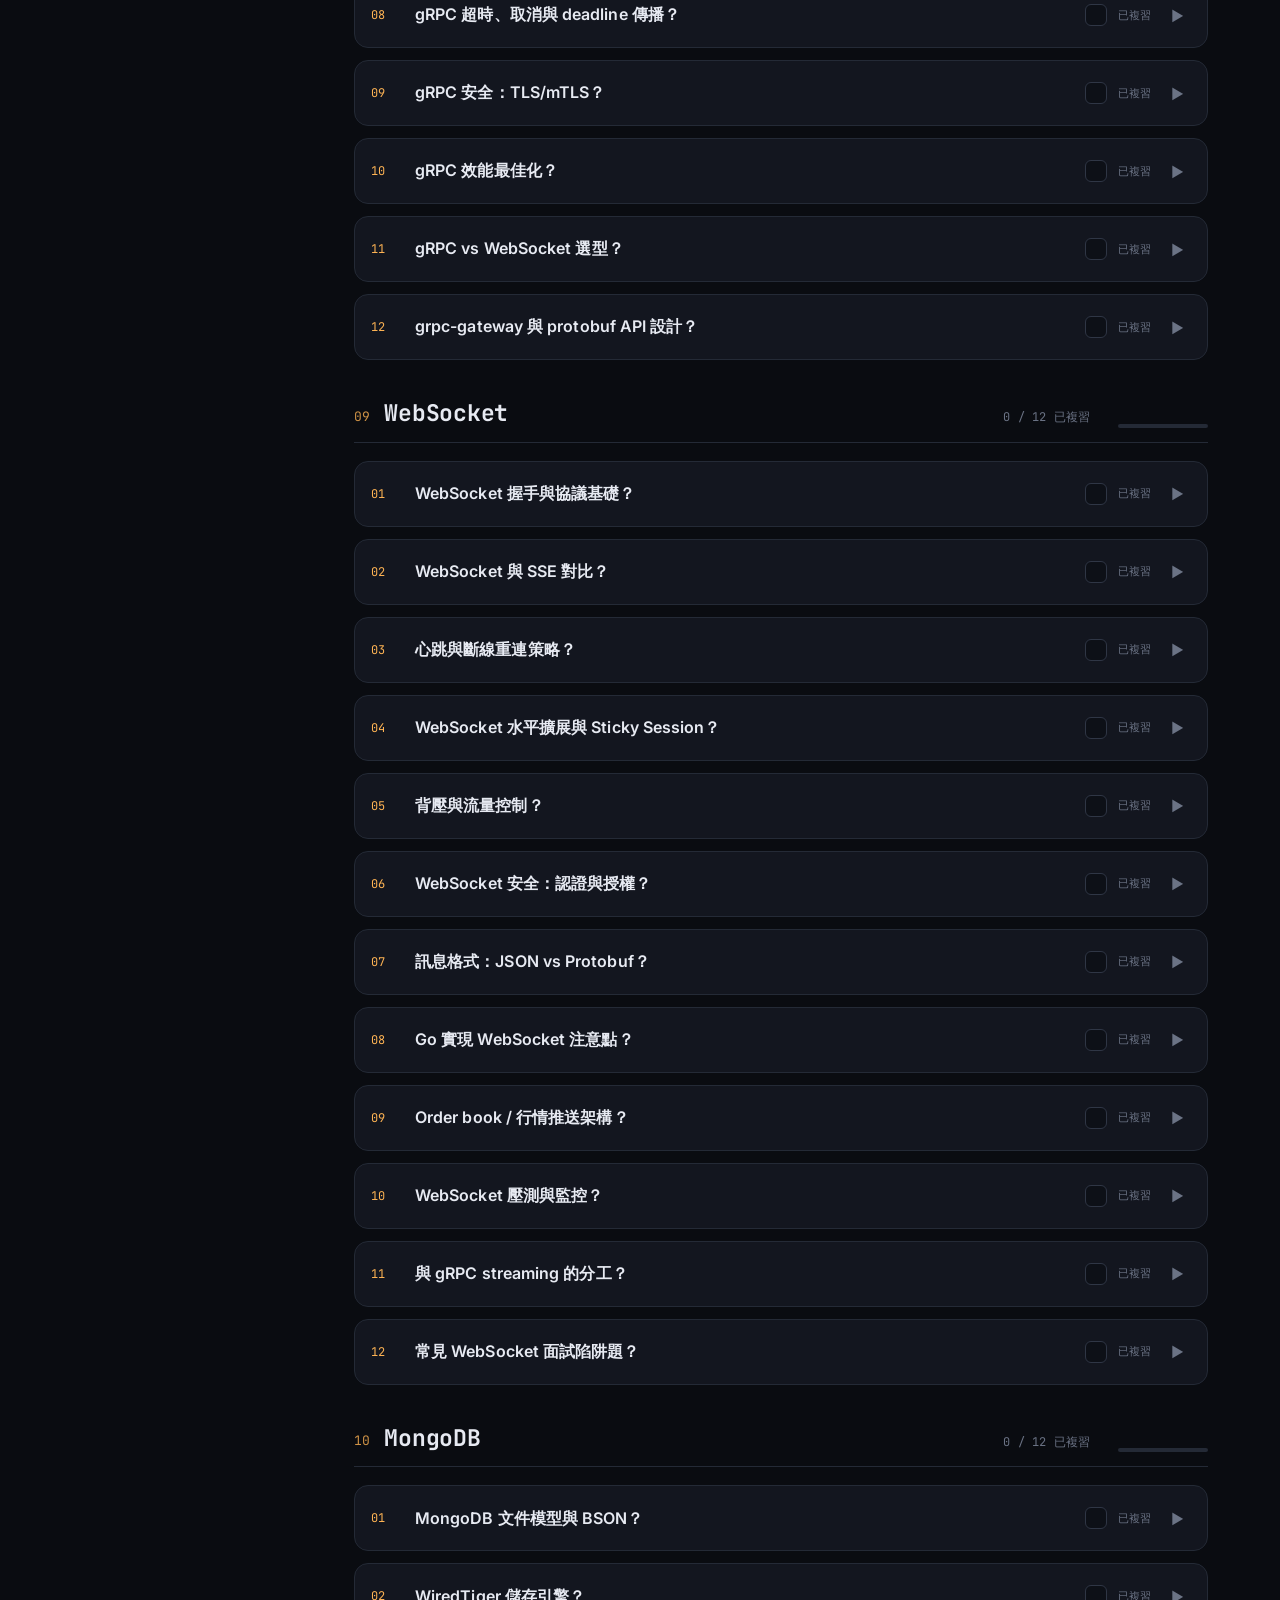
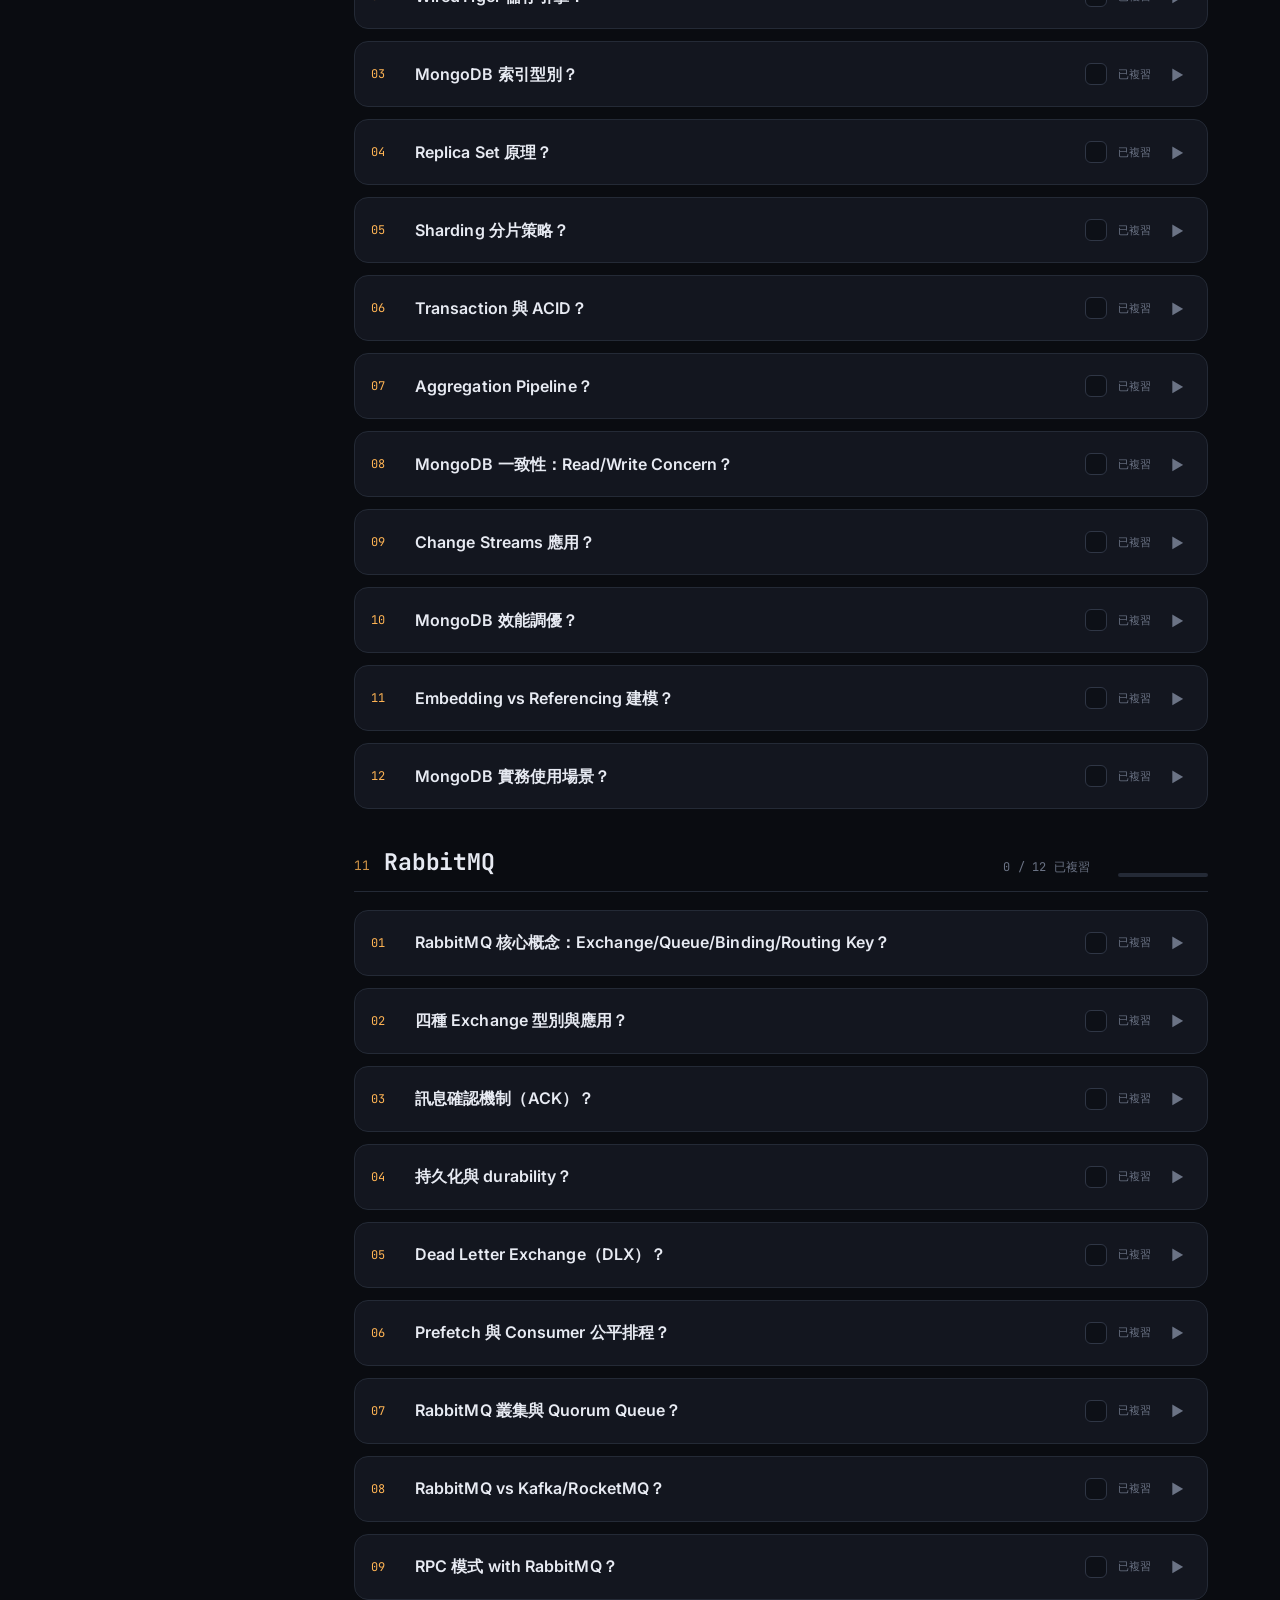
==== commit 94d18f36: "feat: migrate interview prep to chiayu0816.github.io Pages Add GitHub Actions deploy pipeline, commu" ====
--- a/interview-prep/site/index.html
+++ b/interview-prep/site/index.html
@@ -32,6 +32,9 @@
       <span class="progress-num"><b id="p-done">0</b>/<span id="p-total">223</span> · <span id="p-pct">0%</span></span>
       <div class="ring" id="ring" title="整體複習進度" role="img" aria-label="整體複習進度"></div>
     </div>
+    <a href="https://www.linkedin.com/in/cylee-19830816/" class="topbar-linkedin" target="_blank" rel="noopener noreferrer" aria-label="LinkedIn 個人檔案">
+      <svg viewBox="0 0 24 24" aria-hidden="true"><path d="M20.447 20.452h-3.554v-5.569c0-1.328-.027-3.037-1.852-3.037-1.853 0-2.136 1.445-2.136 2.939v5.667H9.351V9h3.414v1.561h.046c.477-.9 1.637-1.85 3.37-1.85 3.601 0 4.267 2.37 4.267 5.455v6.286zM5.337 7.433a2.062 2.062 0 01-2.063-2.065 2.064 2.064 0 114.126 0 2.063 2.063 0 01-2.063 2.065zm1.782 13.019H3.555V9h3.564v11.452zM22.225 0H1.771C.792 0 0 .774 0 1.729v20.542C0 23.227.792 24 1.771 24h20.451C23.2 24 24 23.227 24 22.271V1.729C24 .774 23.2 0 22.222 0h.003z"/></svg>
+    </a>
   </div>
 </header>
 
@@ -58,6 +61,8 @@
         <span class="chip"><b>13</b> 項技術</span>
         <span class="chip"><b>7</b> 個核心領域</span>
         <span class="chip">繁體中文 · 可離線</span>
+        <a class="chip chip-link" href="https://github.com/chiayu0816/chiayu0816.github.io/discussions" target="_blank" rel="noopener noreferrer">GitHub 討論</a>
+        <a class="chip chip-link" href="https://github.com/chiayu0816/chiayu0816.github.io/blob/main/CONTRIBUTING.md" target="_blank" rel="noopener noreferrer">貢獻題庫</a>
       </div>
     </section>
     <div id="empty" class="empty hidden">沒有符合的題目，試試其他關鍵字。</div>
--- a/interview-prep/site/assets/style.css
+++ b/interview-prep/site/assets/style.css
@@ -1,5 +1,6 @@
 /* Interview Prep — technical-editorial dark study console */
 :root{
+  color-scheme:dark;
   --bg:#0a0c11; --bg2:#0d1017; --surface:#13161f; --surface2:#171b25;
   --border:#242a36; --border2:#2f3645;
   --text:#e7eaf2; --muted:#9aa3b5; --faint:#6b7385;
@@ -11,6 +12,7 @@
   --maxw:1180px;
   --touch-min:44px;
   --topbar-h:58px;
+  --topbar-outer-h:calc(var(--topbar-h) + var(--safe-top) + 24px);
   --bottom-nav-h:0px;
   --safe-top:env(safe-area-inset-top,0px);
   --safe-right:env(safe-area-inset-right,0px);
@@ -18,11 +20,12 @@
   --safe-left:env(safe-area-inset-left,0px);
 }
 *{box-sizing:border-box}
-html{scroll-behavior:smooth;overflow-x:hidden}
+html{scroll-behavior:smooth;overflow-x:clip}
 body{
   margin:0; font-family:var(--sans); color:var(--text); background:var(--bg);
   line-height:1.6; -webkit-font-smoothing:antialiased; letter-spacing:.01em;
-  overflow-x:hidden;
+  overflow-x:clip;
+  padding-top:var(--topbar-outer-h);
   padding-bottom:calc(var(--bottom-nav-h) + var(--safe-bottom));
   background-image:
     radial-gradient(900px 600px at 12% -8%, rgba(255,180,84,.10), transparent 60%),
@@ -43,7 +46,7 @@
 
 /* Topbar */
 .topbar{
-  position:sticky;top:0;z-index:50;backdrop-filter:blur(14px);
+  position:fixed;top:0;left:0;right:0;z-index:50;backdrop-filter:blur(14px);
   background:rgba(10,12,17,.82);border-bottom:1px solid var(--border);
   padding-top:var(--safe-top);
 }
@@ -83,6 +86,14 @@
   font-size:10px;color:var(--faint);border:1px solid var(--border2);border-radius:5px;padding:2px 7px;
 }
 .topbar .progress-wrap{margin-left:auto;display:flex;align-items:center;gap:10px;flex-shrink:0}
+.topbar-linkedin{
+  flex-shrink:0;display:flex;align-items:center;justify-content:center;
+  width:var(--touch-min);height:var(--touch-min);
+  border:1px solid var(--border2);border-radius:var(--radius-sm);
+  background:var(--surface);color:var(--muted);transition:.18s;
+}
+.topbar-linkedin:hover{color:var(--accent);border-color:rgba(255,180,84,.45)}
+.topbar-linkedin svg{width:18px;height:18px;fill:currentColor}
 .progress-num{font-family:var(--mono);font-size:12px;color:var(--muted);white-space:nowrap}
 .progress-num b{color:var(--accent)}
 .ring{--p:0;width:34px;height:34px;border-radius:50%;flex-shrink:0;
@@ -106,10 +117,25 @@
   padding:26px 22px 90px;position:relative;z-index:1;
 }
 .sidebar{
-  position:sticky;top:calc(var(--topbar-h) + var(--safe-top) + 12px);
-  align-self:start;max-height:calc(100vh - var(--topbar-h) - var(--safe-top) - 24px);
-  overflow:auto;padding-right:4px;-webkit-overflow-scrolling:touch;
-}
+  position:fixed;z-index:40;
+  top:calc(var(--topbar-outer-h) + 26px);
+  left:max(22px,calc((100vw - var(--maxw)) / 2 + 22px));
+  width:248px;
+  max-height:calc(100vh - var(--topbar-outer-h) - 38px);
+  overflow-y:auto;overflow-x:hidden;
+  scrollbar-gutter:stable;
+  scrollbar-width:thin;
+  scrollbar-color:var(--border2) transparent;
+  -webkit-overflow-scrolling:touch;
+}
+.sidebar::-webkit-scrollbar{width:6px}
+.sidebar::-webkit-scrollbar-track{background:transparent}
+.sidebar::-webkit-scrollbar-thumb{
+  background:var(--border2);border-radius:999px;
+  border:2px solid transparent;background-clip:padding-box;
+}
+.sidebar::-webkit-scrollbar-thumb:hover{background:var(--faint)}
+#content{grid-column:2;min-width:0}
 .side-title{font-family:var(--mono);font-size:11px;letter-spacing:.14em;color:var(--faint);
   text-transform:uppercase;margin:4px 0 12px 10px}
 .nav-item{
@@ -165,9 +191,11 @@
 .hero .meta{display:flex;gap:8px;flex-wrap:wrap;margin-top:16px}
 .chip{font-family:var(--mono);font-size:11.5px;color:var(--muted);background:var(--surface);
   border:1px solid var(--border);border-radius:999px;padding:6px 12px}
+a.chip.chip-link{text-decoration:none;transition:border-color .15s,color .15s}
+a.chip.chip-link:hover{color:var(--accent);border-color:rgba(255,180,84,.45)}
 
 /* Tech section */
-.tech{margin:0 0 14px;scroll-margin-top:calc(var(--topbar-h) + var(--safe-top) + 16px)}
+.tech{margin:0 0 14px;scroll-margin-top:calc(var(--topbar-outer-h) + 16px)}
 .tech-head{
   display:flex;align-items:flex-end;gap:14px;flex-wrap:wrap;
   padding:26px 0 14px;border-bottom:1px solid var(--border);margin-bottom:18px;
@@ -257,6 +285,7 @@
 /* Tablet: drawer nav, compact topbar */
 @media (max-width:899px){
   .layout{grid-template-columns:1fr;gap:0;padding:16px max(14px,var(--safe-right)) 72px max(14px,var(--safe-left))}
+  #content{grid-column:1}
   .nav-toggle{display:flex}
   .sidebar{
     position:fixed;top:0;left:0;bottom:0;z-index:70;width:min(300px,88vw);
@@ -266,7 +295,7 @@
     box-shadow:8px 0 32px rgba(0,0,0,.35);
   }
   body.nav-open .sidebar{transform:translateX(0)}
-  .side-title{display:block;margin-top:calc(var(--topbar-h) + var(--safe-top))}
+  .side-title{display:block;margin-top:var(--topbar-outer-h)}
   .nav-scroll{display:block;overflow:visible;padding:0}
   .nav-item{border-color:transparent}
   .nav-item .ct{display:inline}
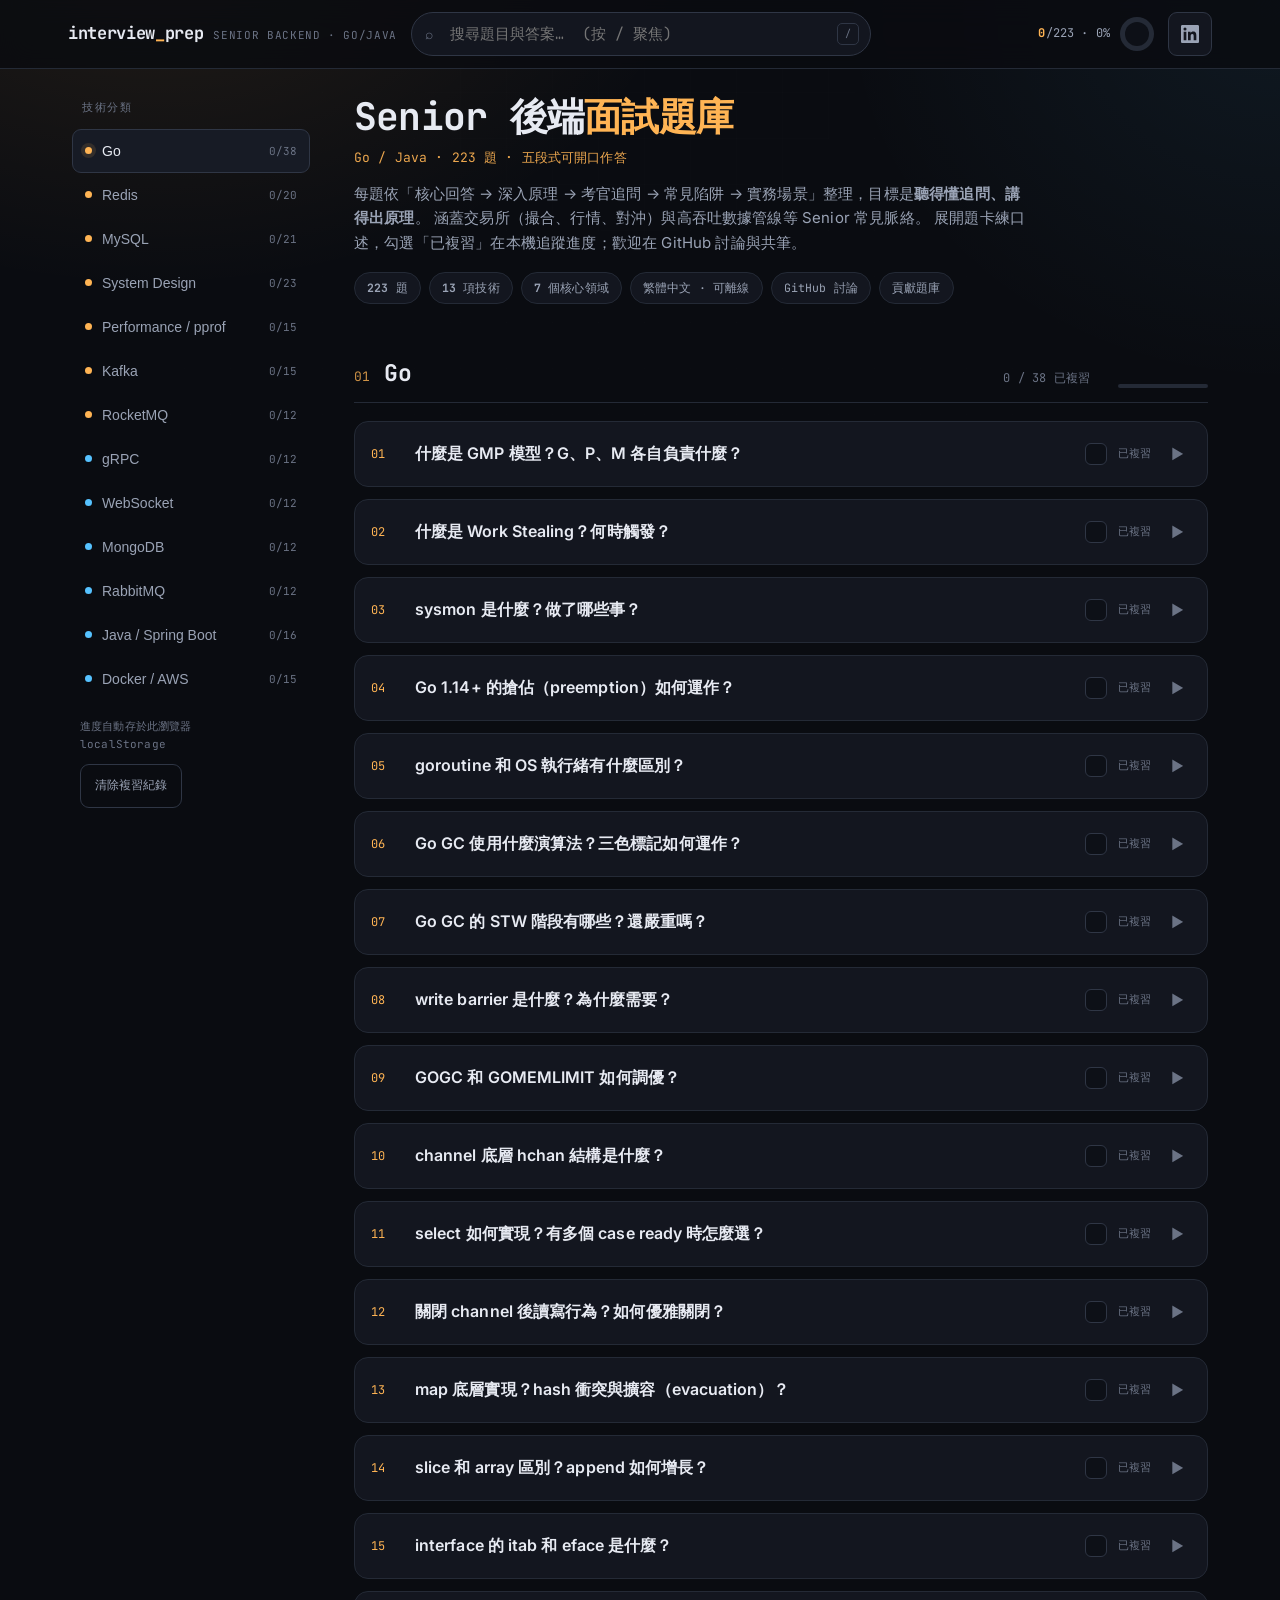
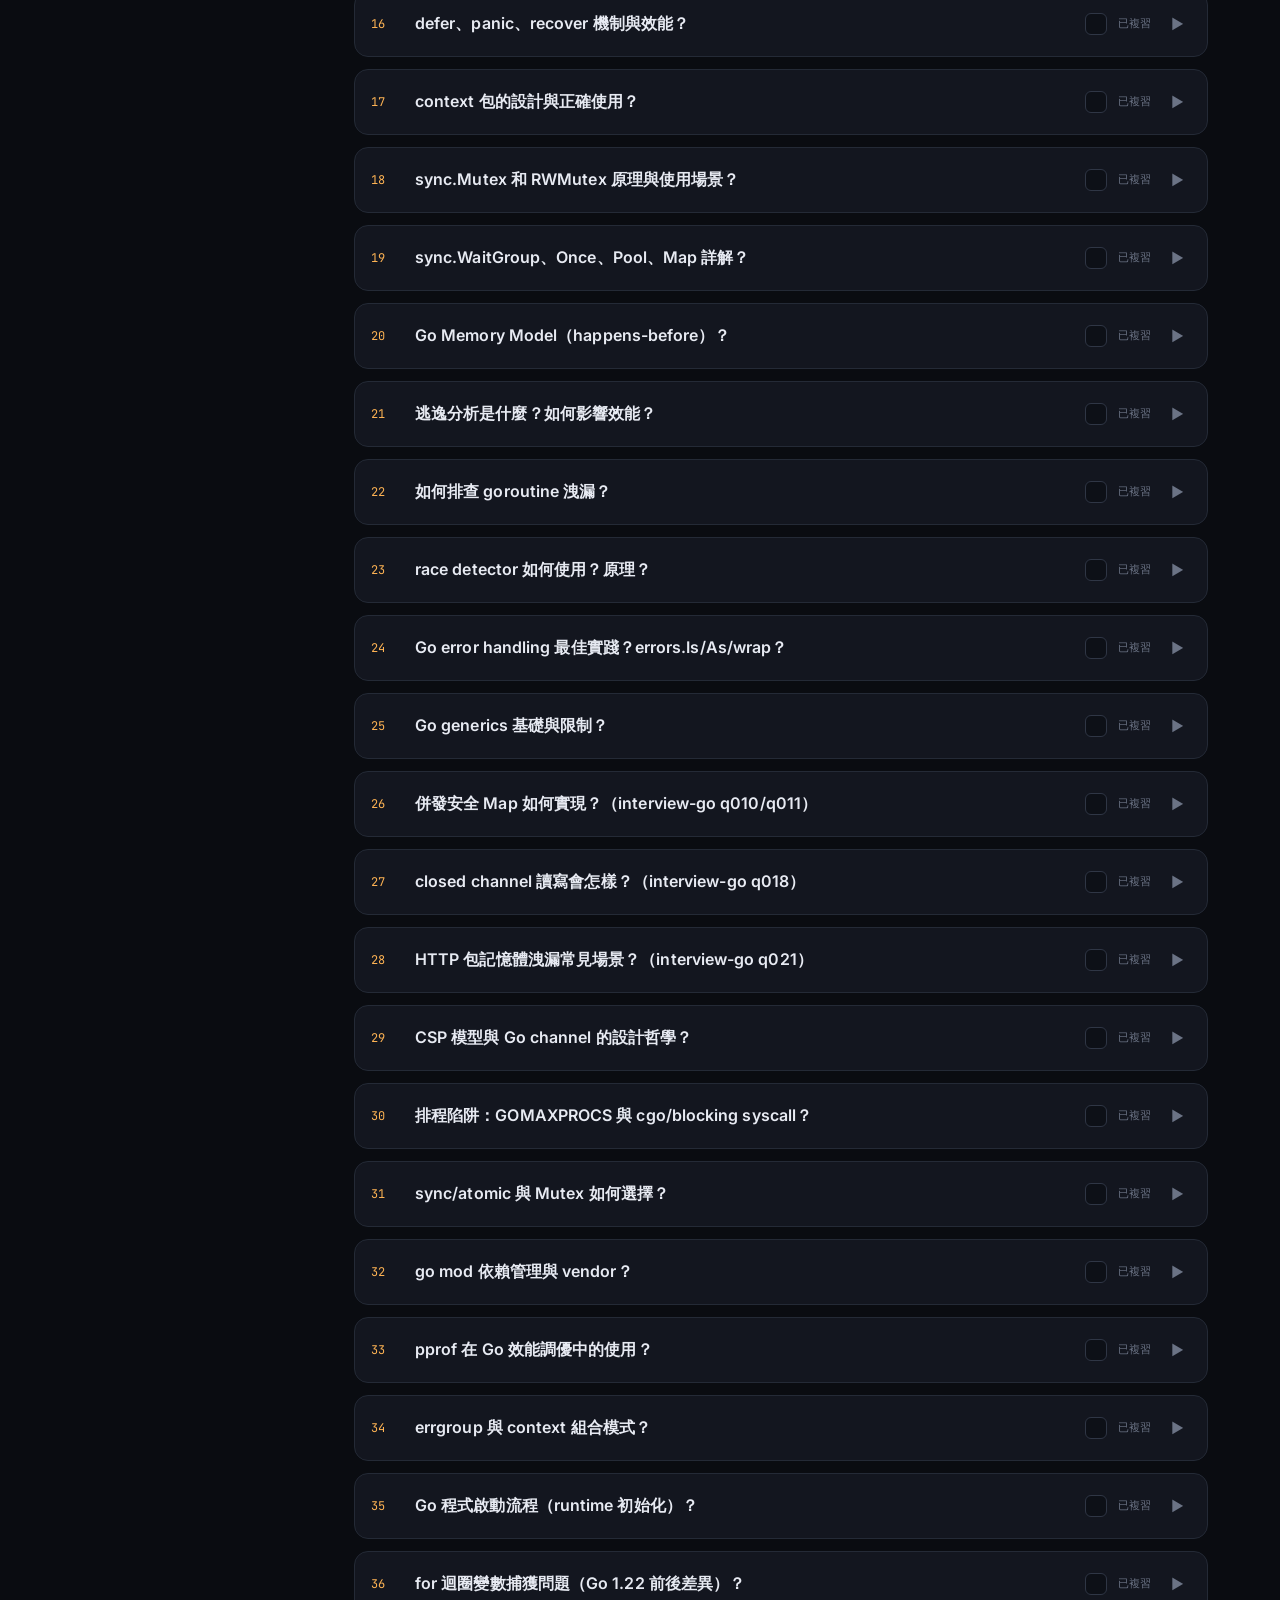
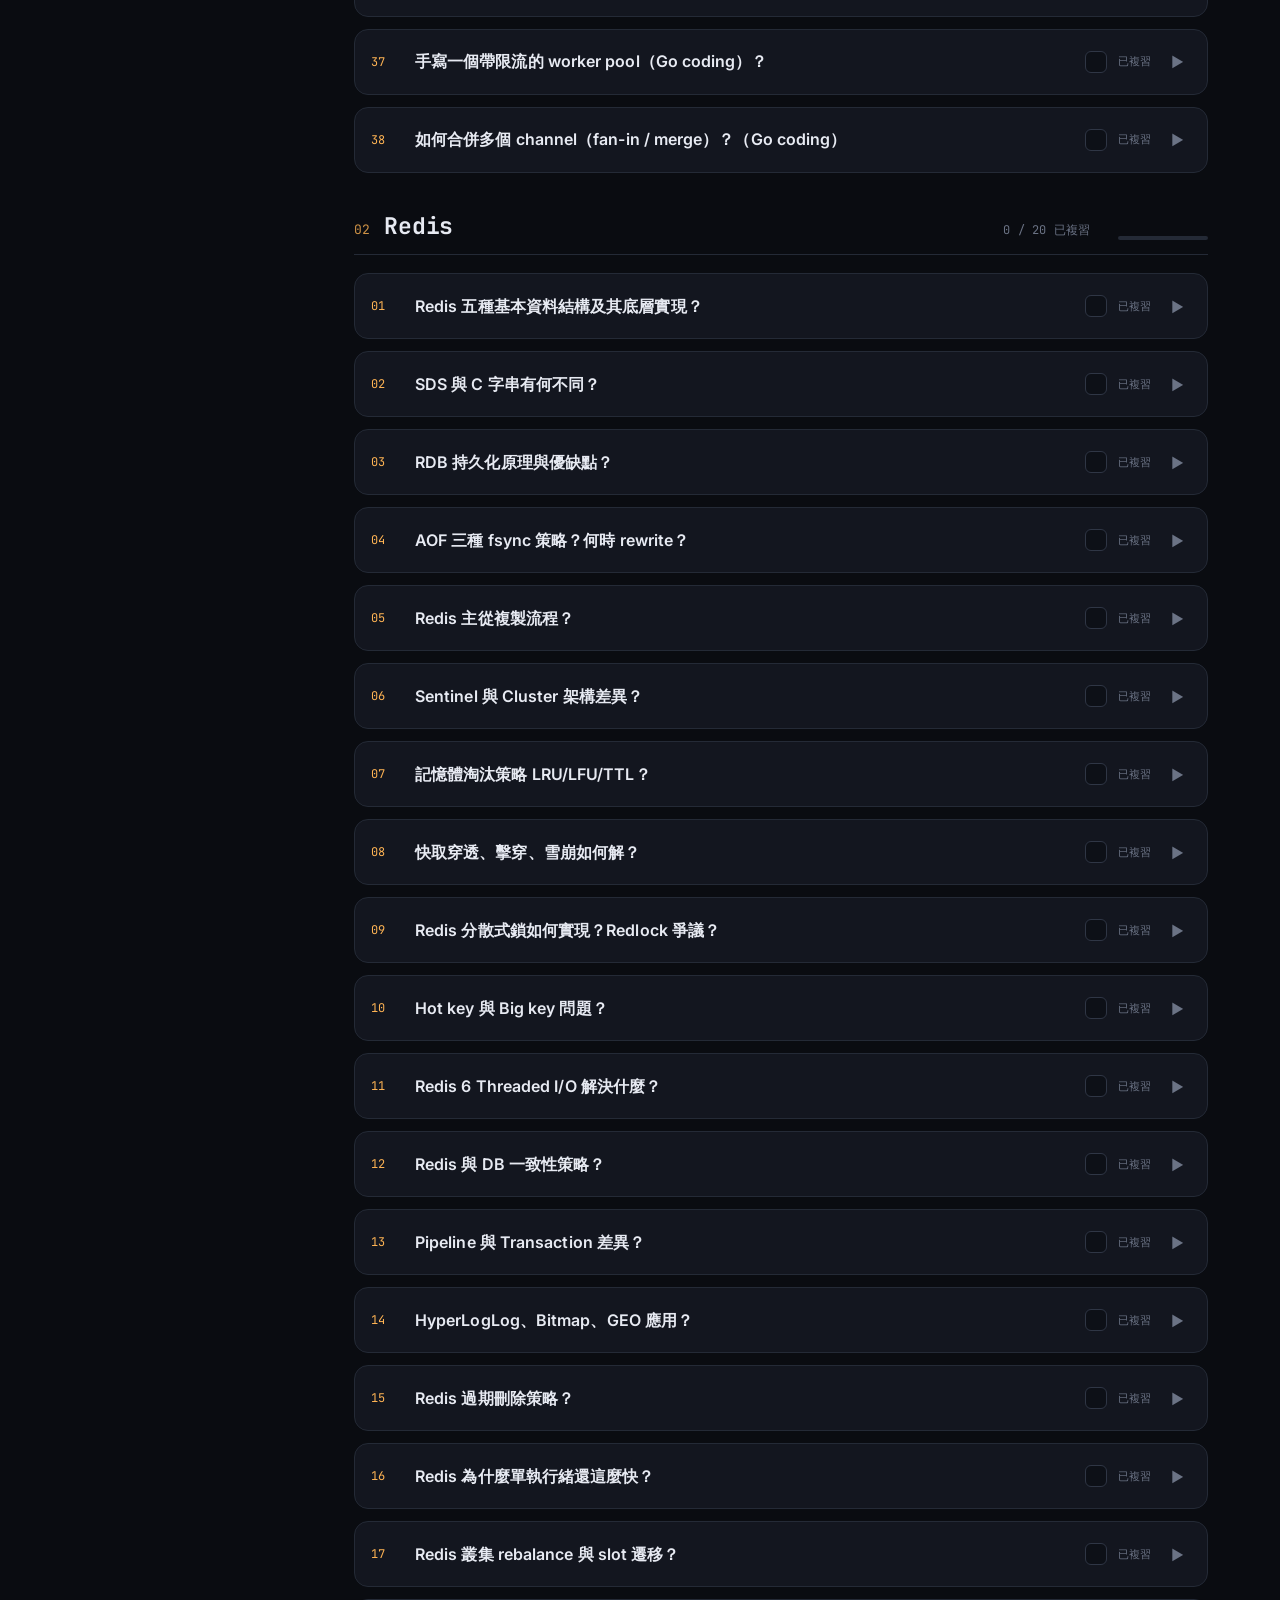
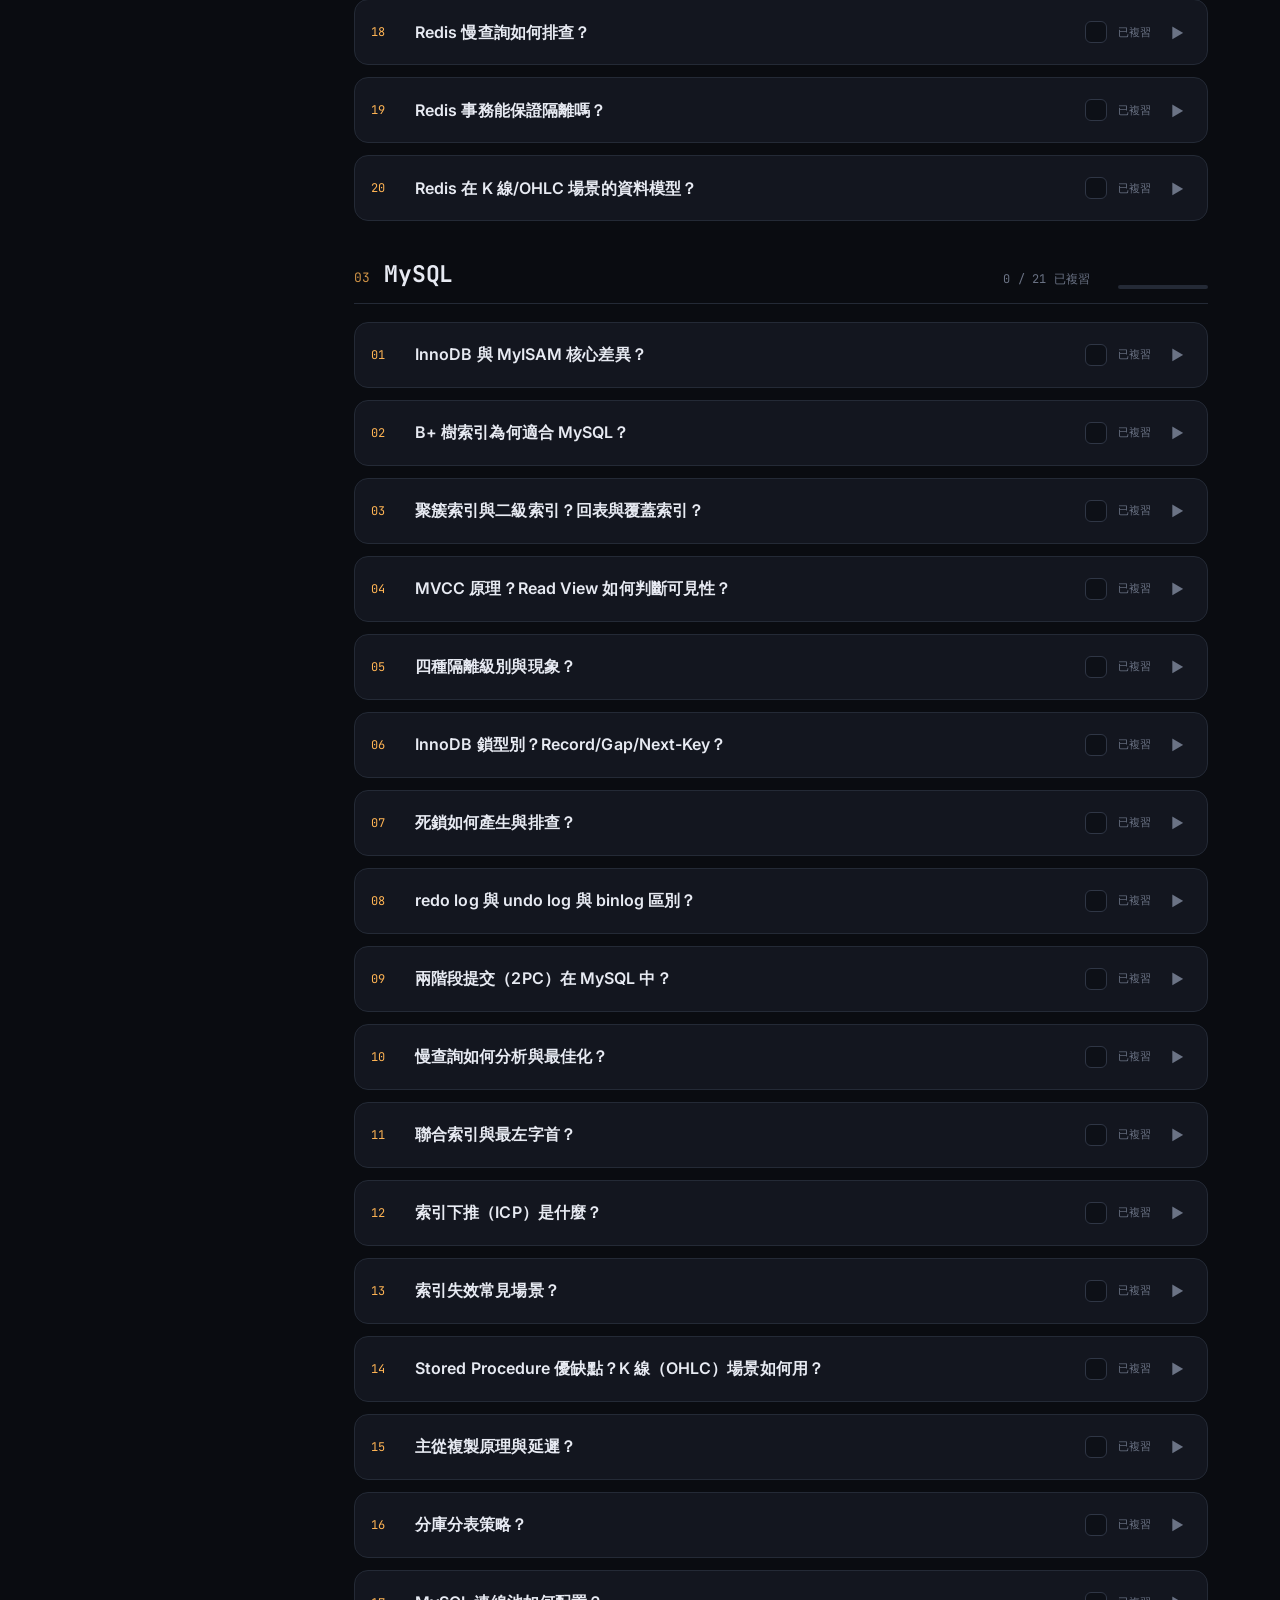
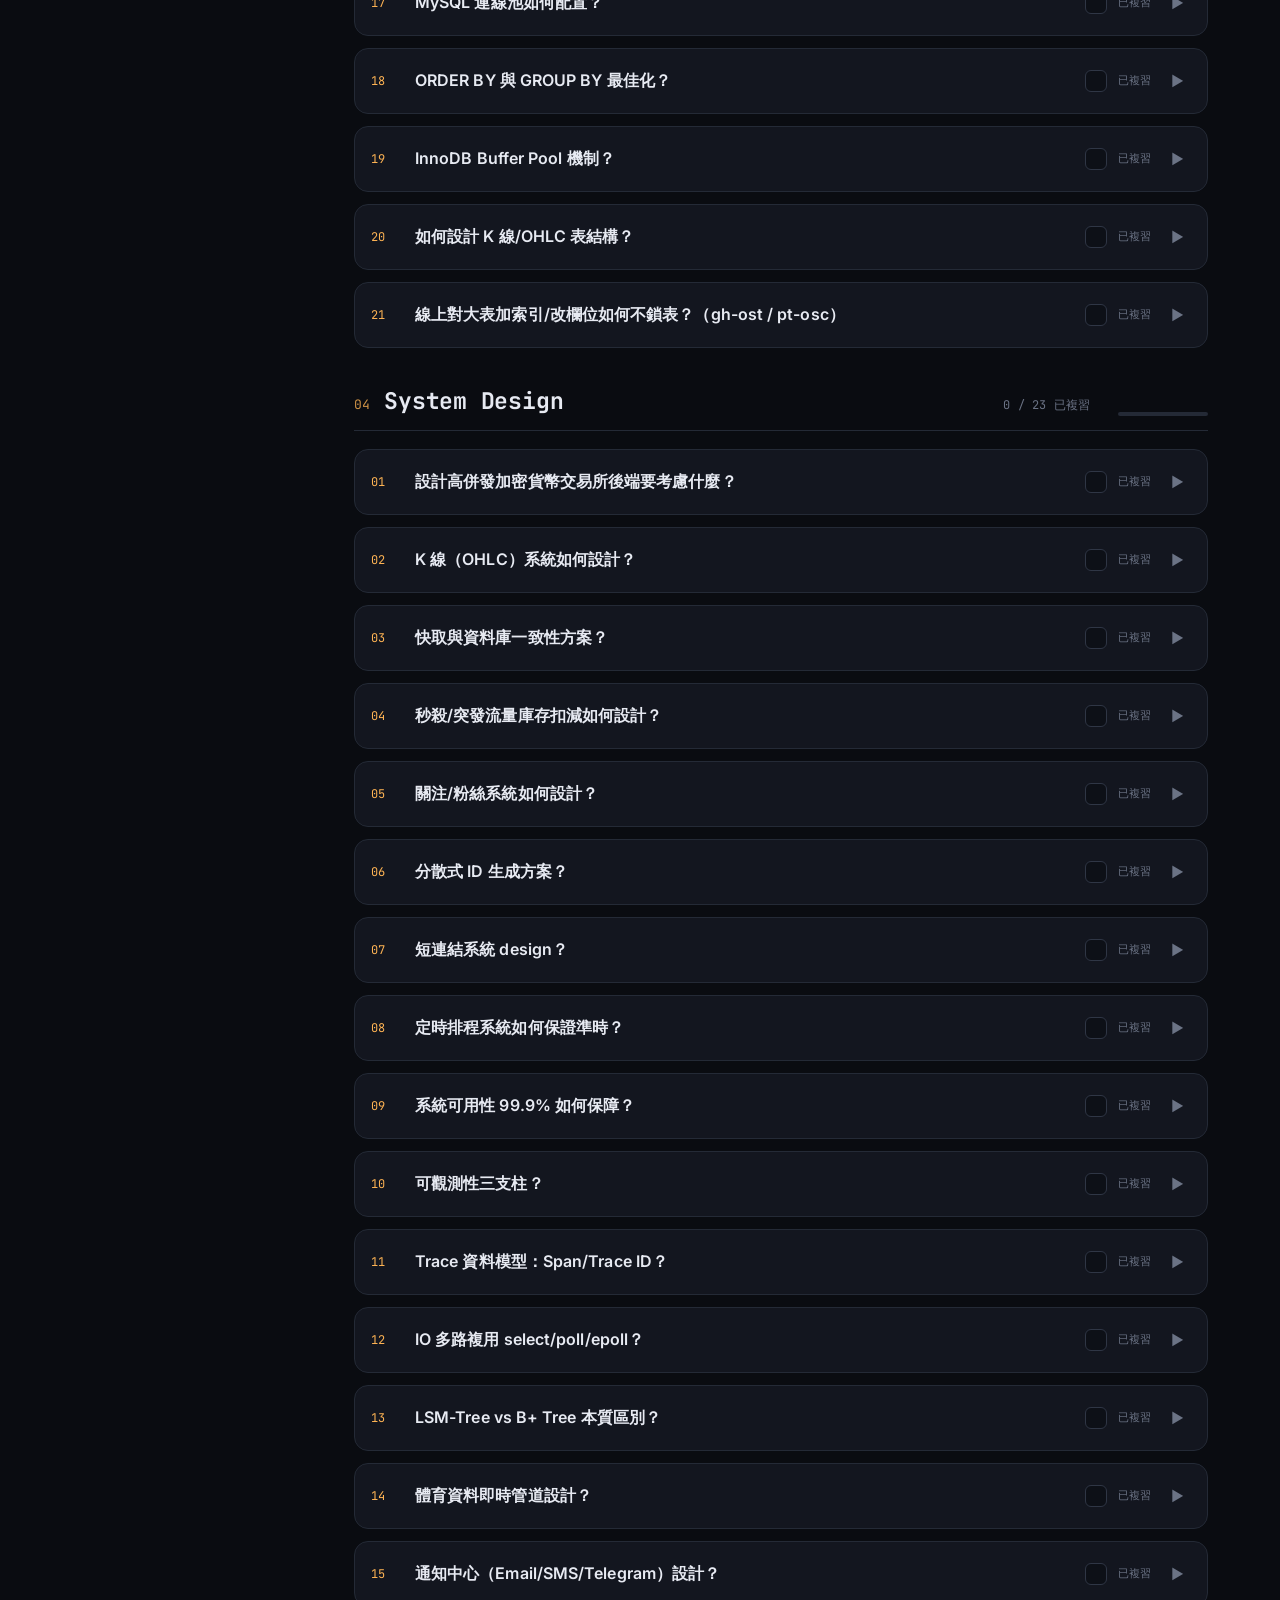
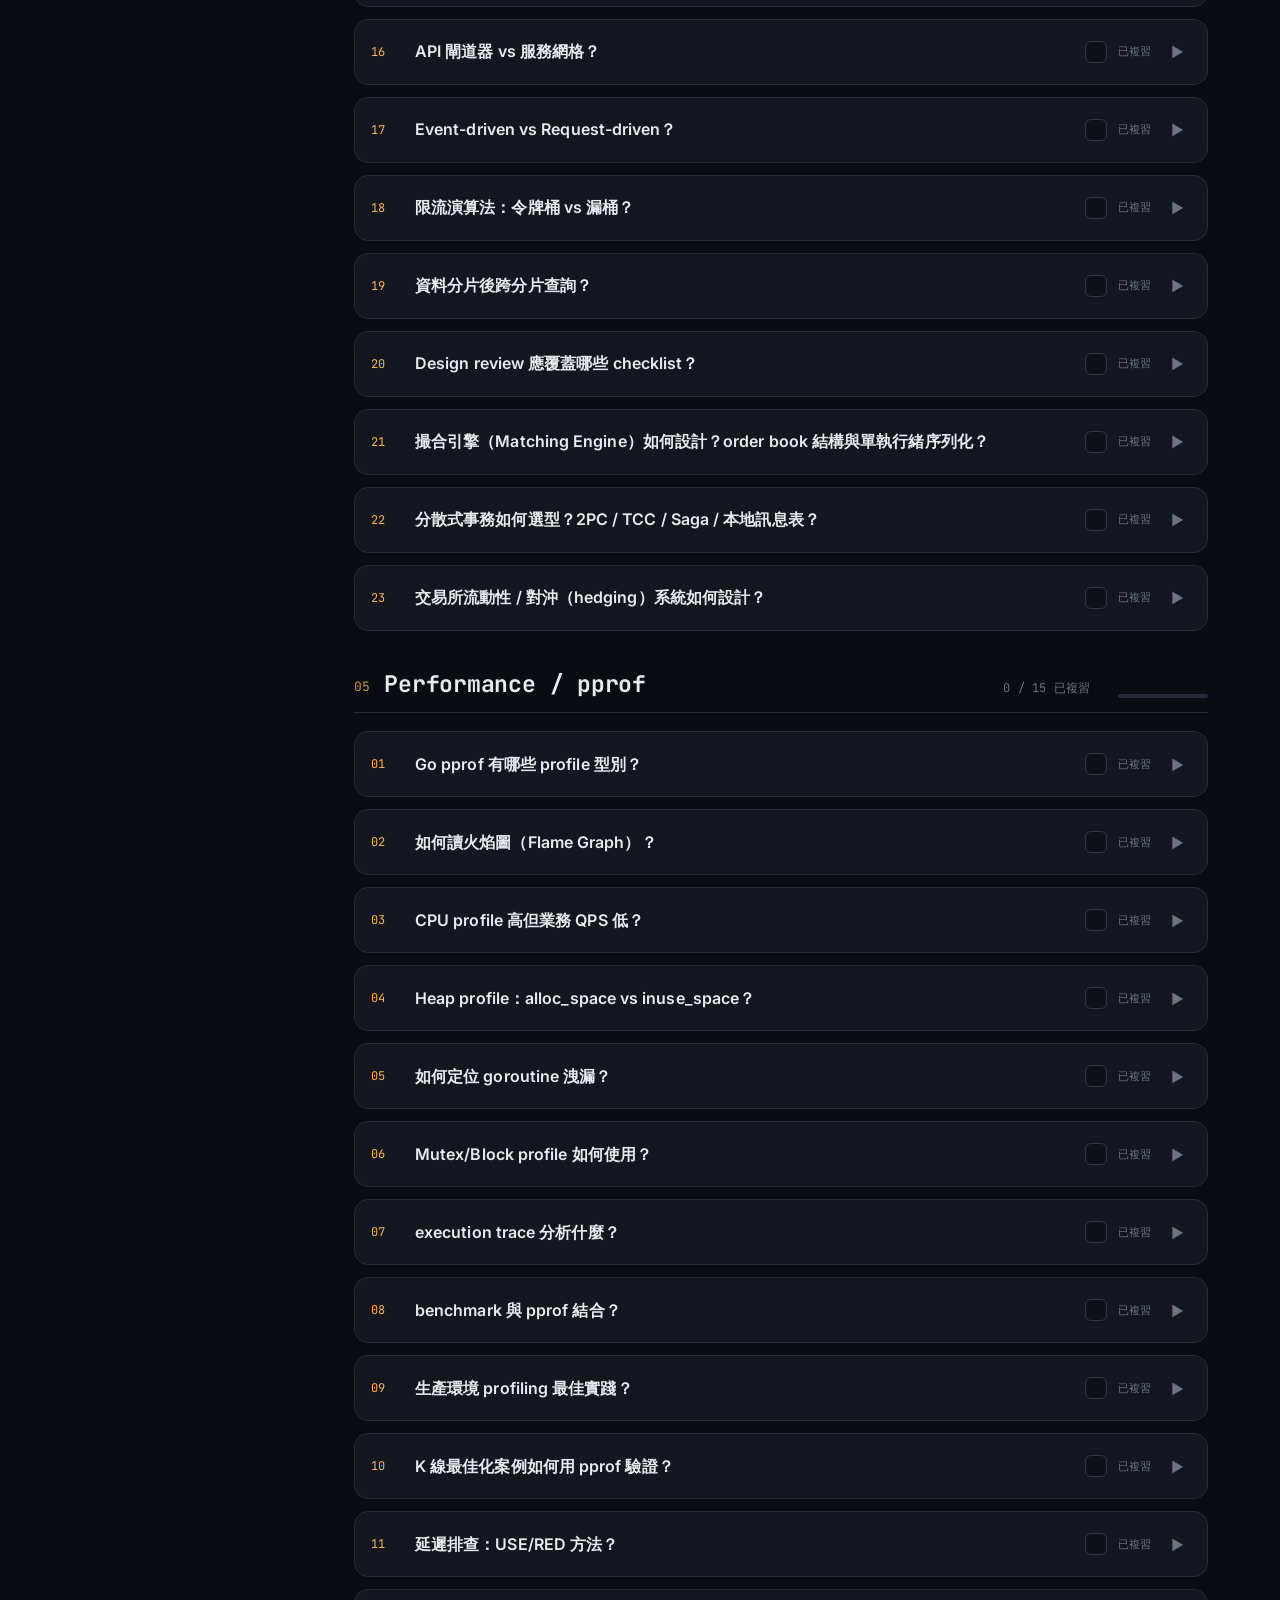
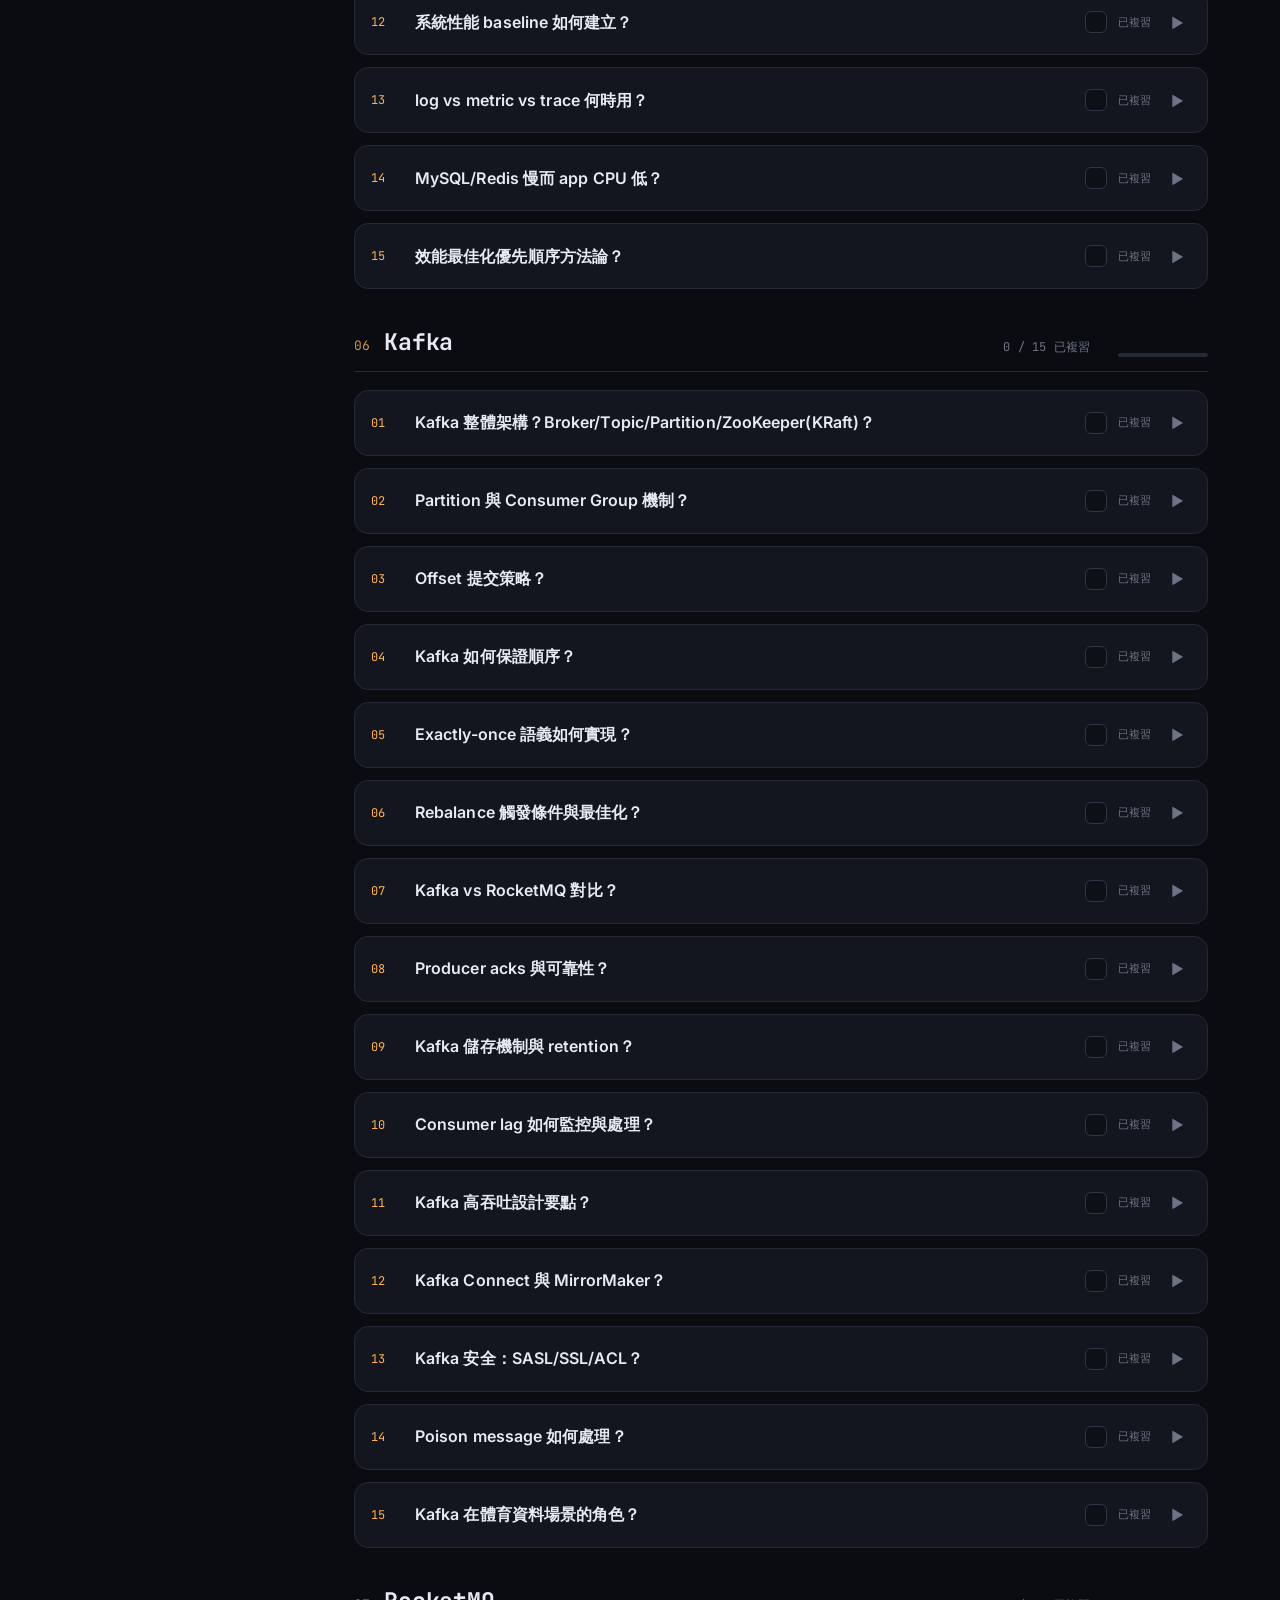
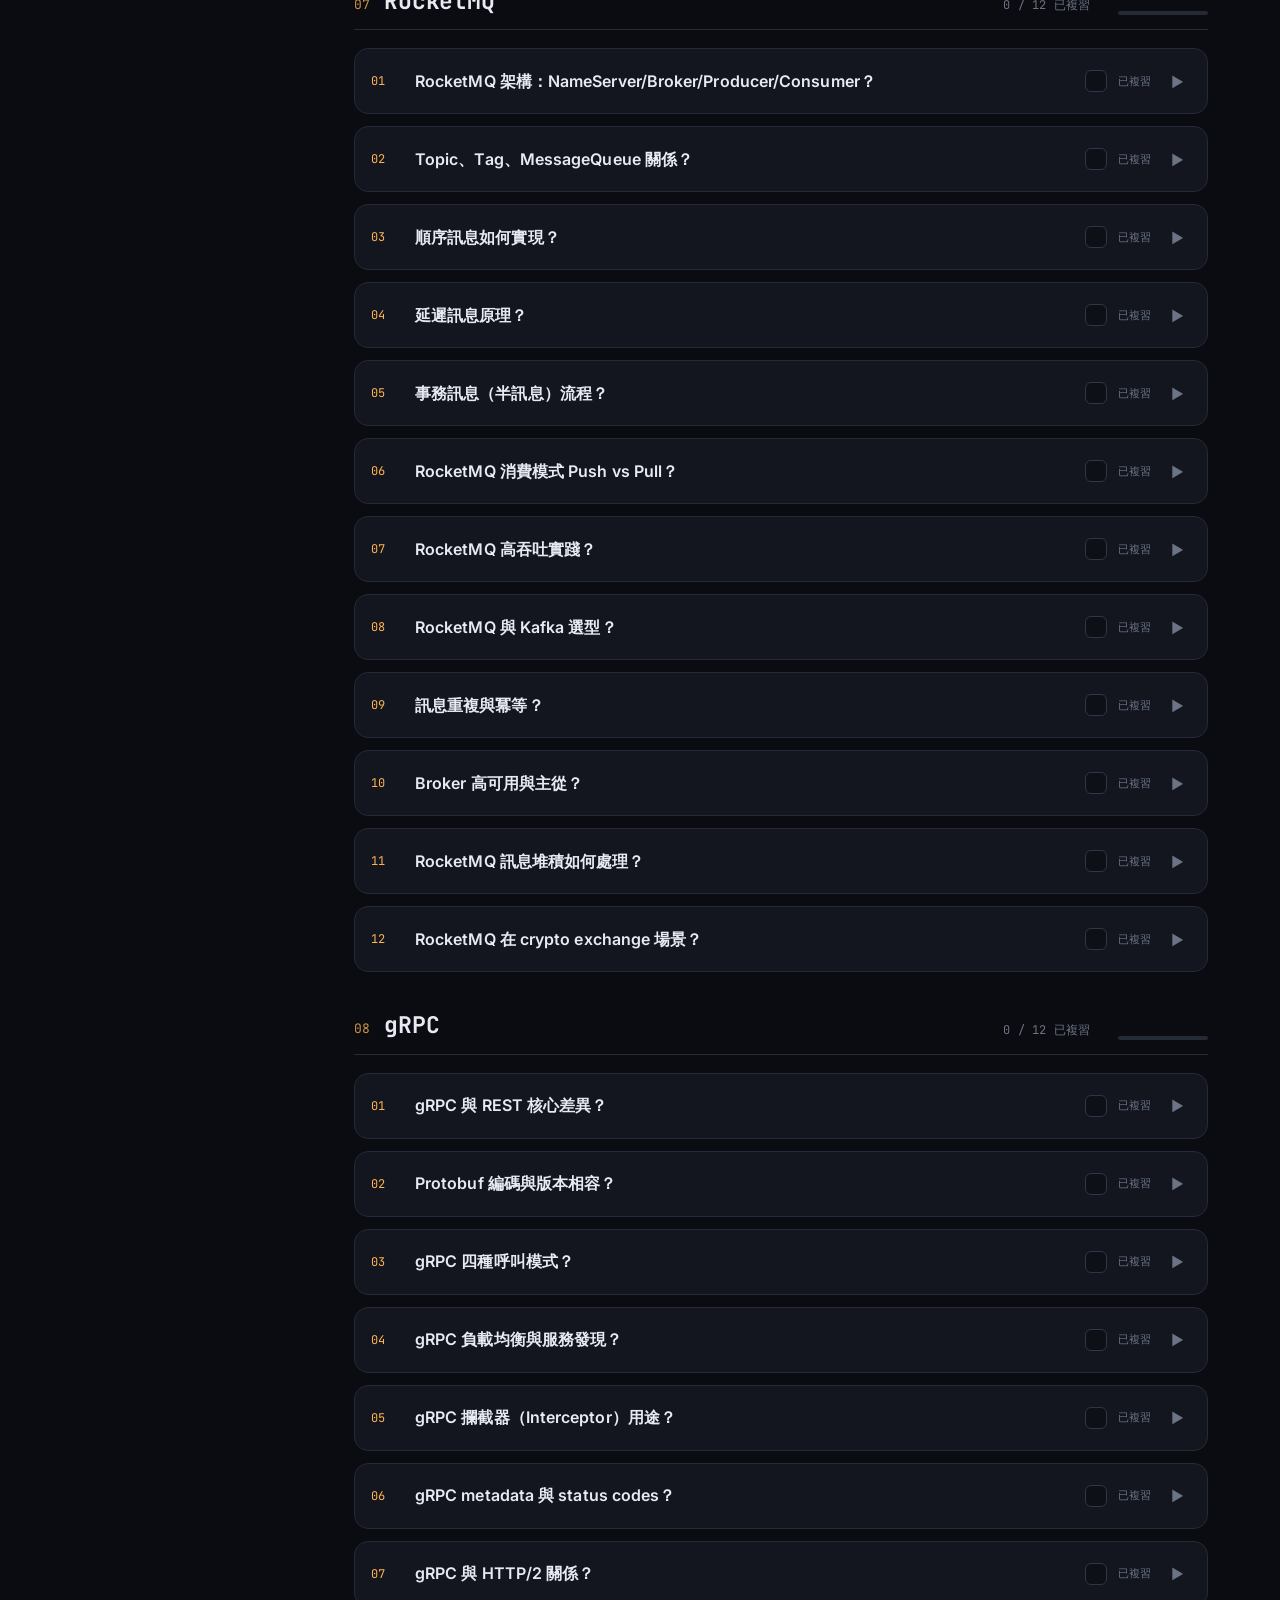
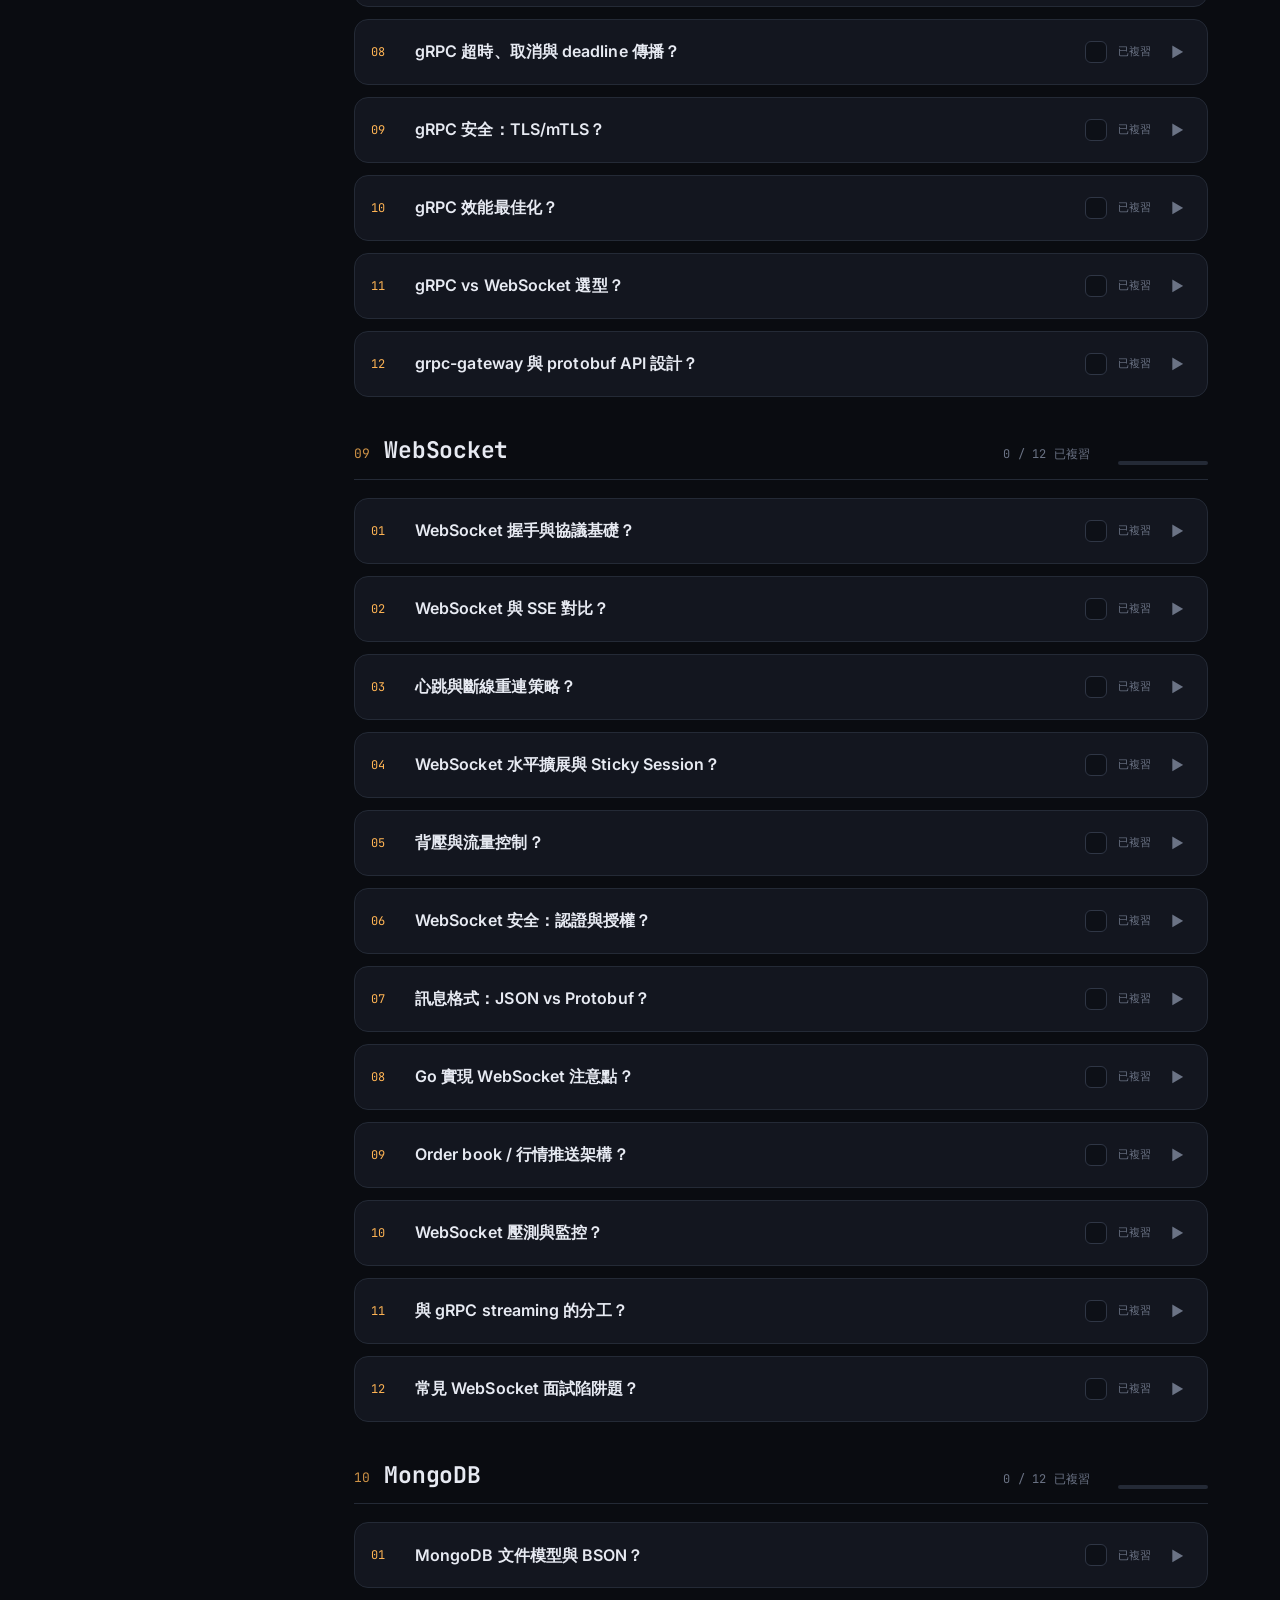
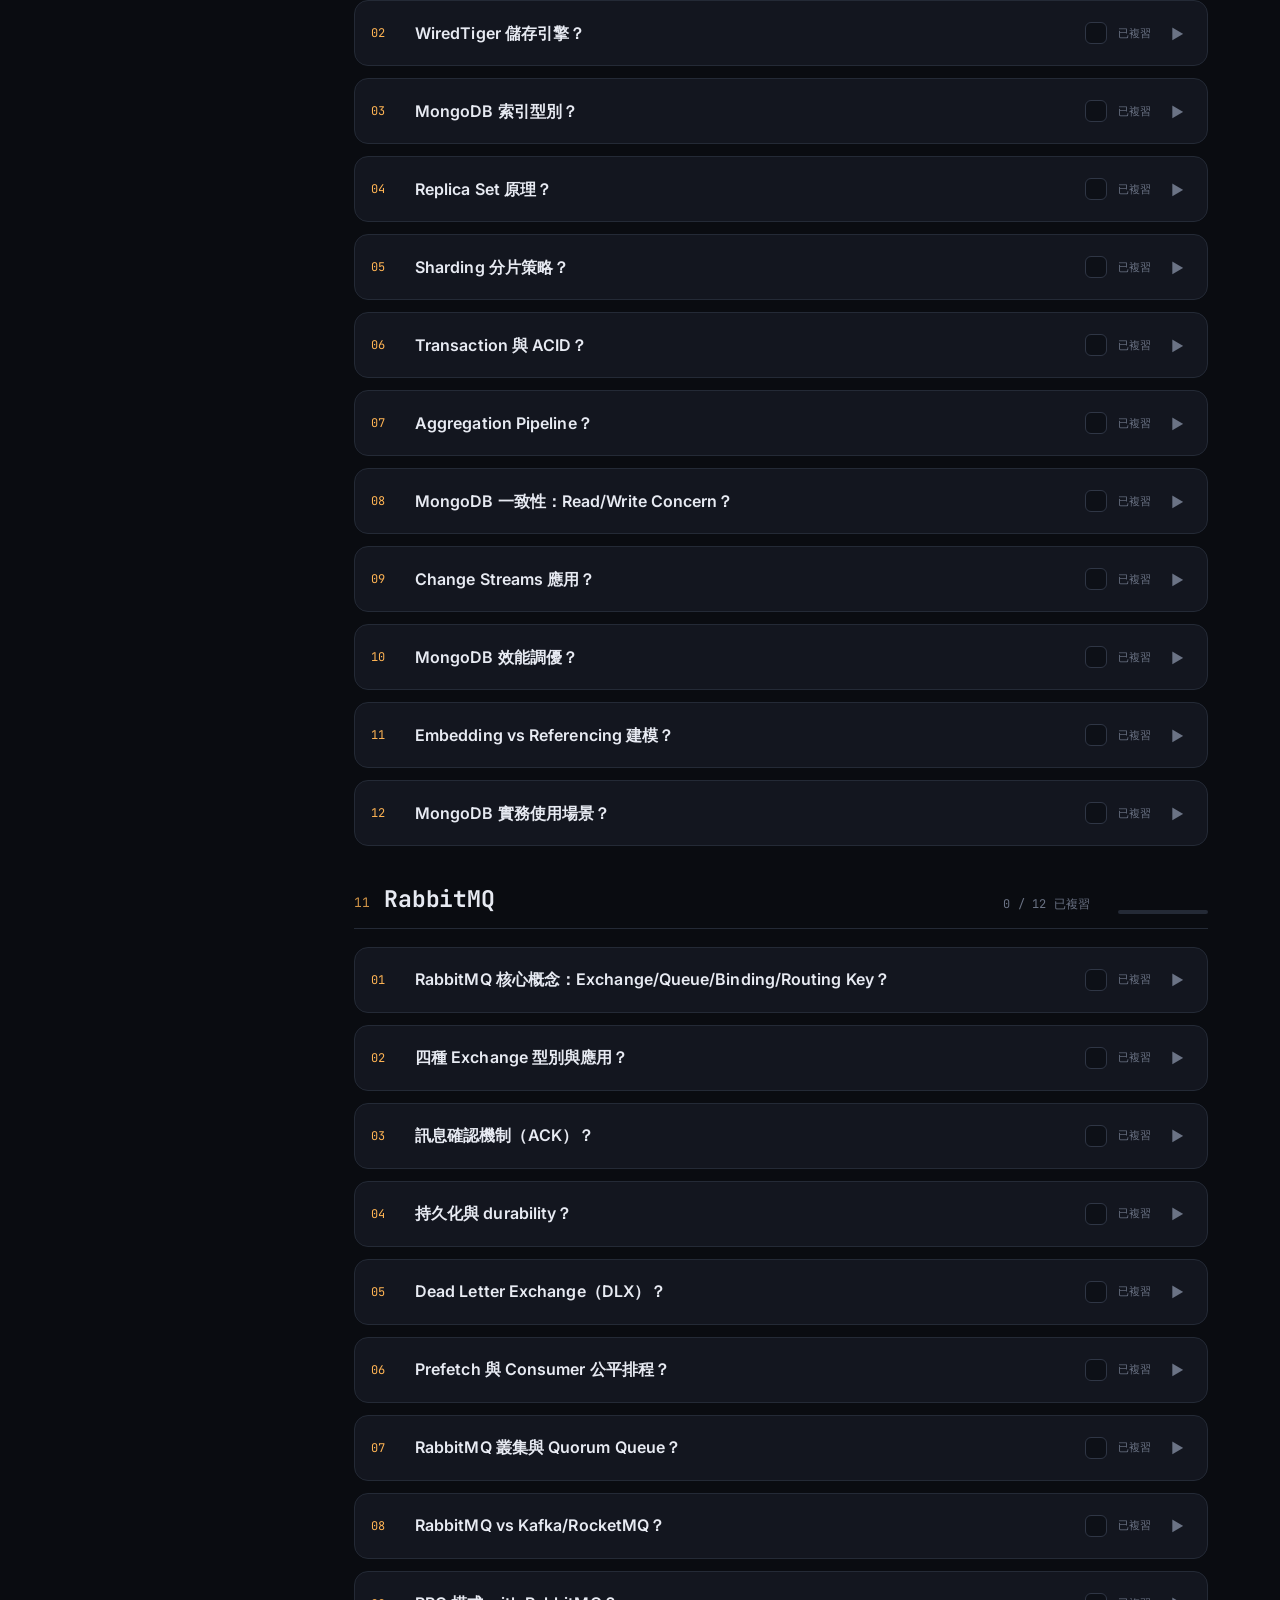
==== commit cf65e36b: "docs(site): refresh hero copy with plan A positioning Senior backend interview bank title, lead line" ====
--- a/interview-prep/site/index.html
+++ b/interview-prep/site/index.html
@@ -3,8 +3,8 @@
 <head>
 <meta charset="utf-8">
 <meta name="viewport" content="width=device-width, initial-scale=1, viewport-fit=cover">
-<title>後端面試準備 · Senior Backend</title>
-<meta name="description" content="Senior Go/Java 後端面試準備 · 223 題技術深度問答">
+<title>Senior 後端面試題庫 · Go/Java</title>
+<meta name="description" content="Senior Go/Java 後端面試題庫 · 223 題五段式 Q&A，含原理追問與實務場景，可離線瀏覽">
 <meta name="theme-color" content="#0a0c11">
 <link rel="preconnect" href="https://fonts.googleapis.com">
 <link rel="preconnect" href="https://fonts.gstatic.com" crossorigin>
@@ -52,10 +52,11 @@
 
   <main id="content">
     <section class="hero">
-      <h1>面試準備</h1>
-      <p>以「核心回答 → 深入原理 → 考官追問 → 常見陷阱 → 結合履歷」五段式整理的 Senior Go / Java 後端題庫，
-         涵蓋加密貨幣交易所（撮合、行情、對沖）與體育數據（Betradar、LMAX Disruptor）的實戰脈絡。
-         點題卡展開作答，勾選「已複習」自我追蹤。</p>
+      <h1>Senior 後端<span class="em">面試題庫</span></h1>
+      <p class="hero-lead">Go / Java · 223 題 · 五段式可開口作答</p>
+      <p>每題依「核心回答 → 深入原理 → 考官追問 → 常見陷阱 → 實務場景」整理，目標是<strong>聽得懂追問、講得出原理</strong>。
+         涵蓋交易所（撮合、行情、對沖）與高吞吐數據管線等 Senior 常見脈絡。
+         展開題卡練口述，勾選「已複習」在本機追蹤進度；歡迎在 GitHub 討論與共筆。</p>
       <div class="meta">
         <span class="chip"><b>223</b> 題</span>
         <span class="chip"><b>13</b> 項技術</span>
--- a/interview-prep/site/assets/style.css
+++ b/interview-prep/site/assets/style.css
@@ -188,6 +188,9 @@
   letter-spacing:-.02em;line-height:1.15}
 .hero h1 .em{color:var(--accent)}
 .hero p{color:var(--muted);max-width:680px;margin:6px 0 0;font-size:15px;line-height:1.65}
+.hero p.hero-lead{font-family:var(--mono);font-size:13px;color:var(--accent);opacity:.92;
+  margin:10px 0 14px;line-height:1.45;letter-spacing:.01em}
+.hero p.hero-lead + p{margin-top:0}
 .hero .meta{display:flex;gap:8px;flex-wrap:wrap;margin-top:16px}
 .chip{font-family:var(--mono);font-size:11.5px;color:var(--muted);background:var(--surface);
   border:1px solid var(--border);border-radius:999px;padding:6px 12px}
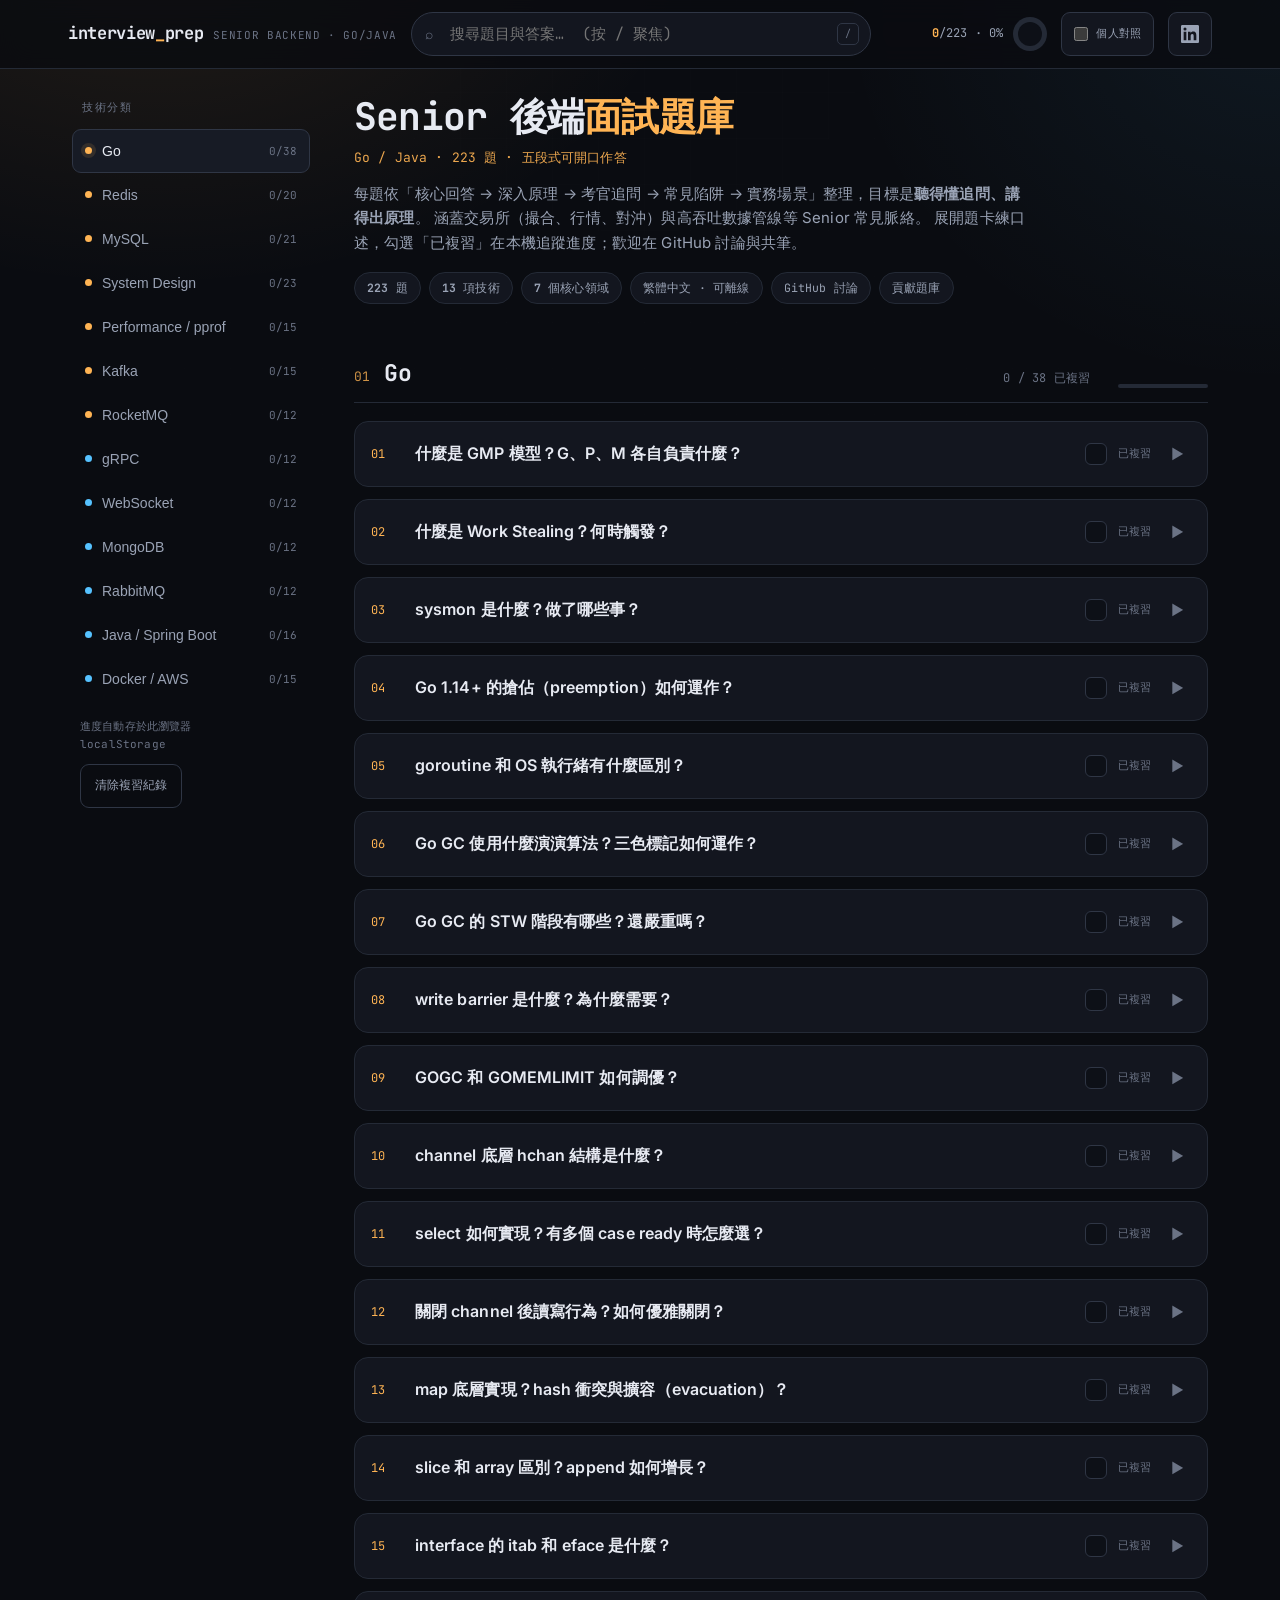
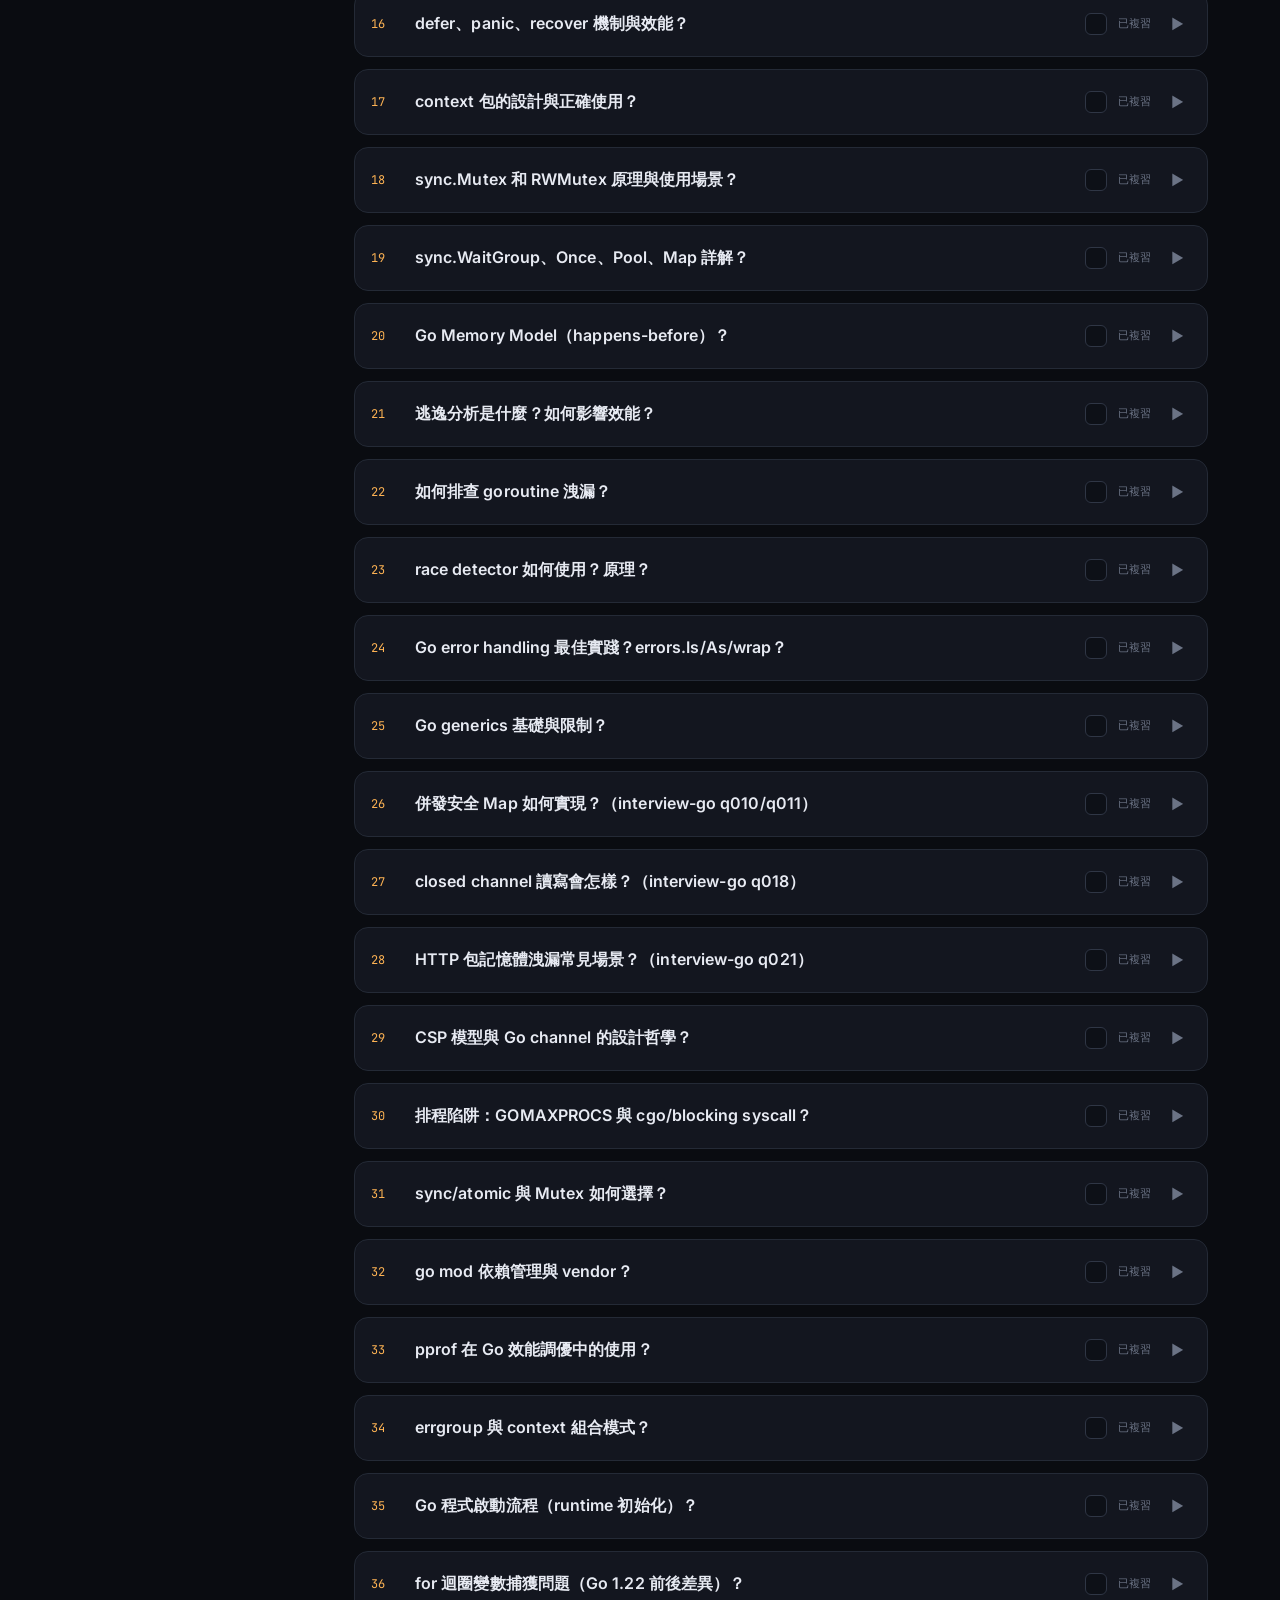
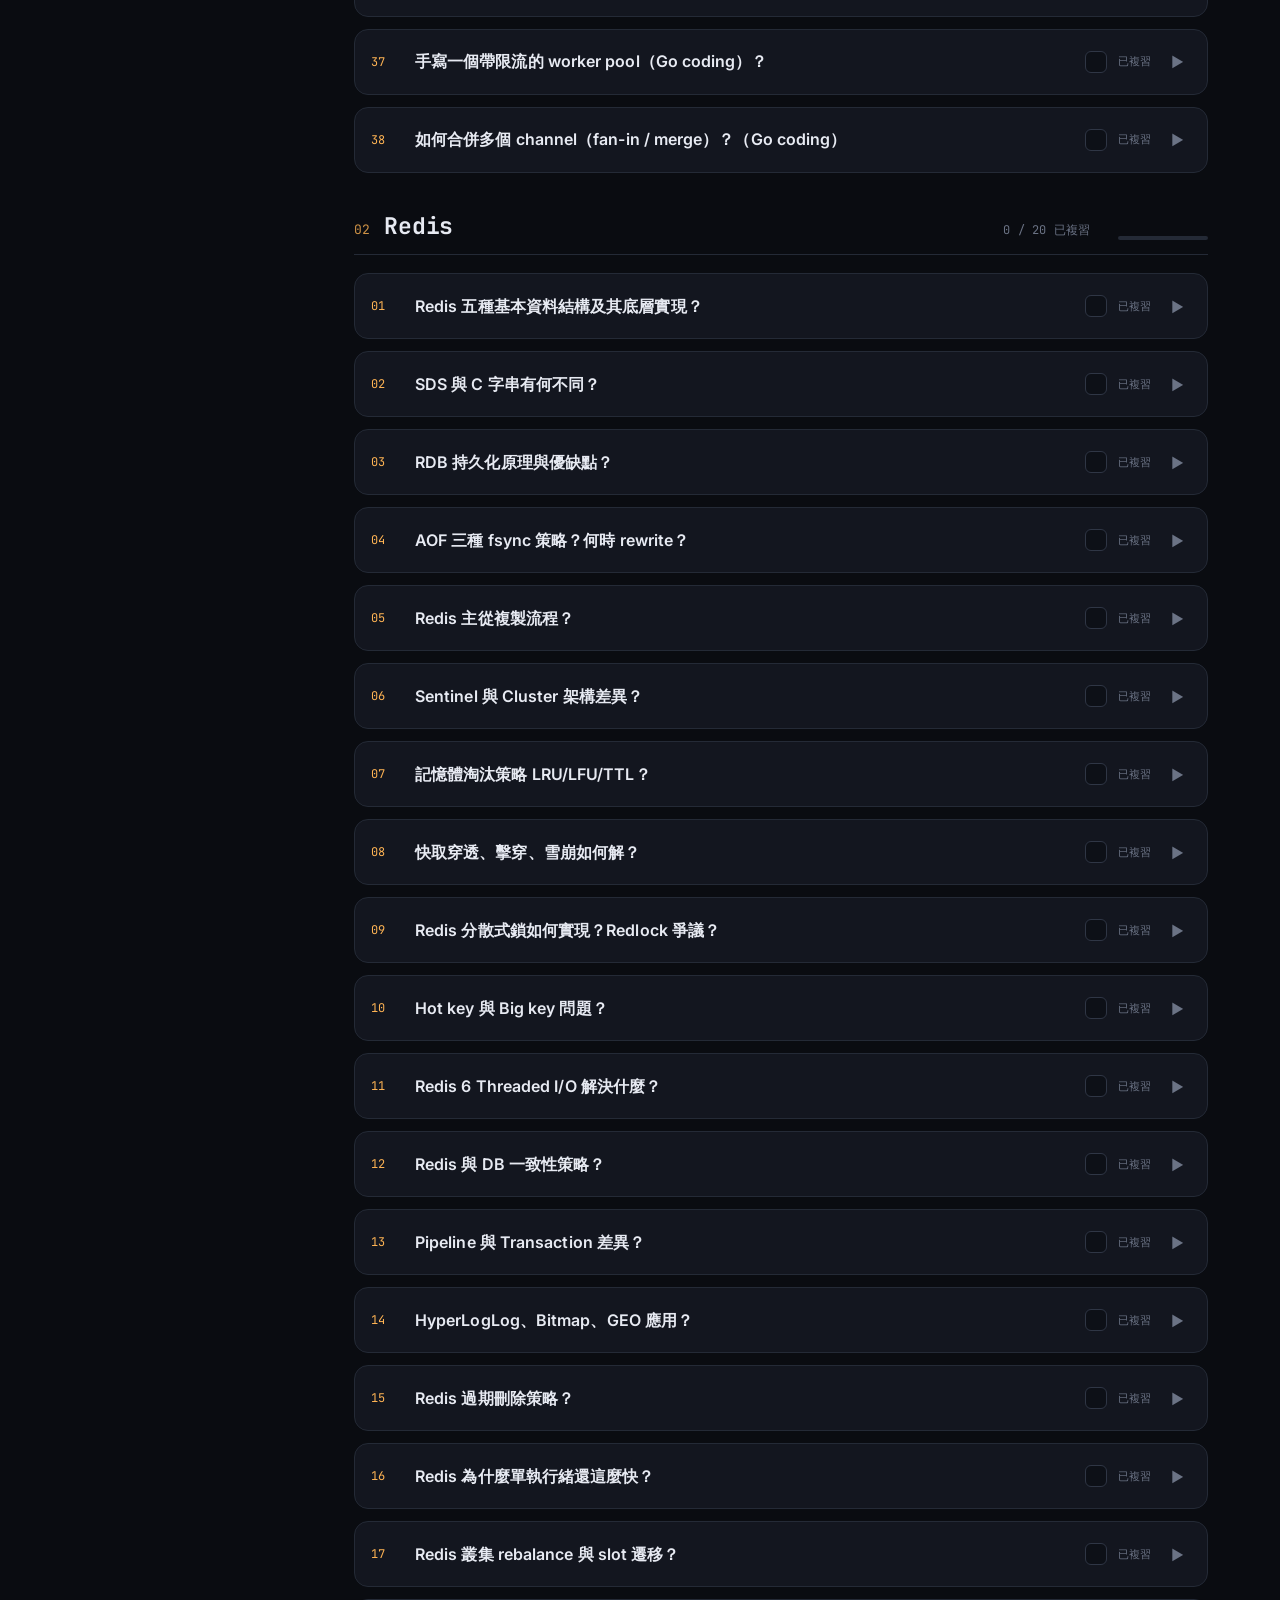
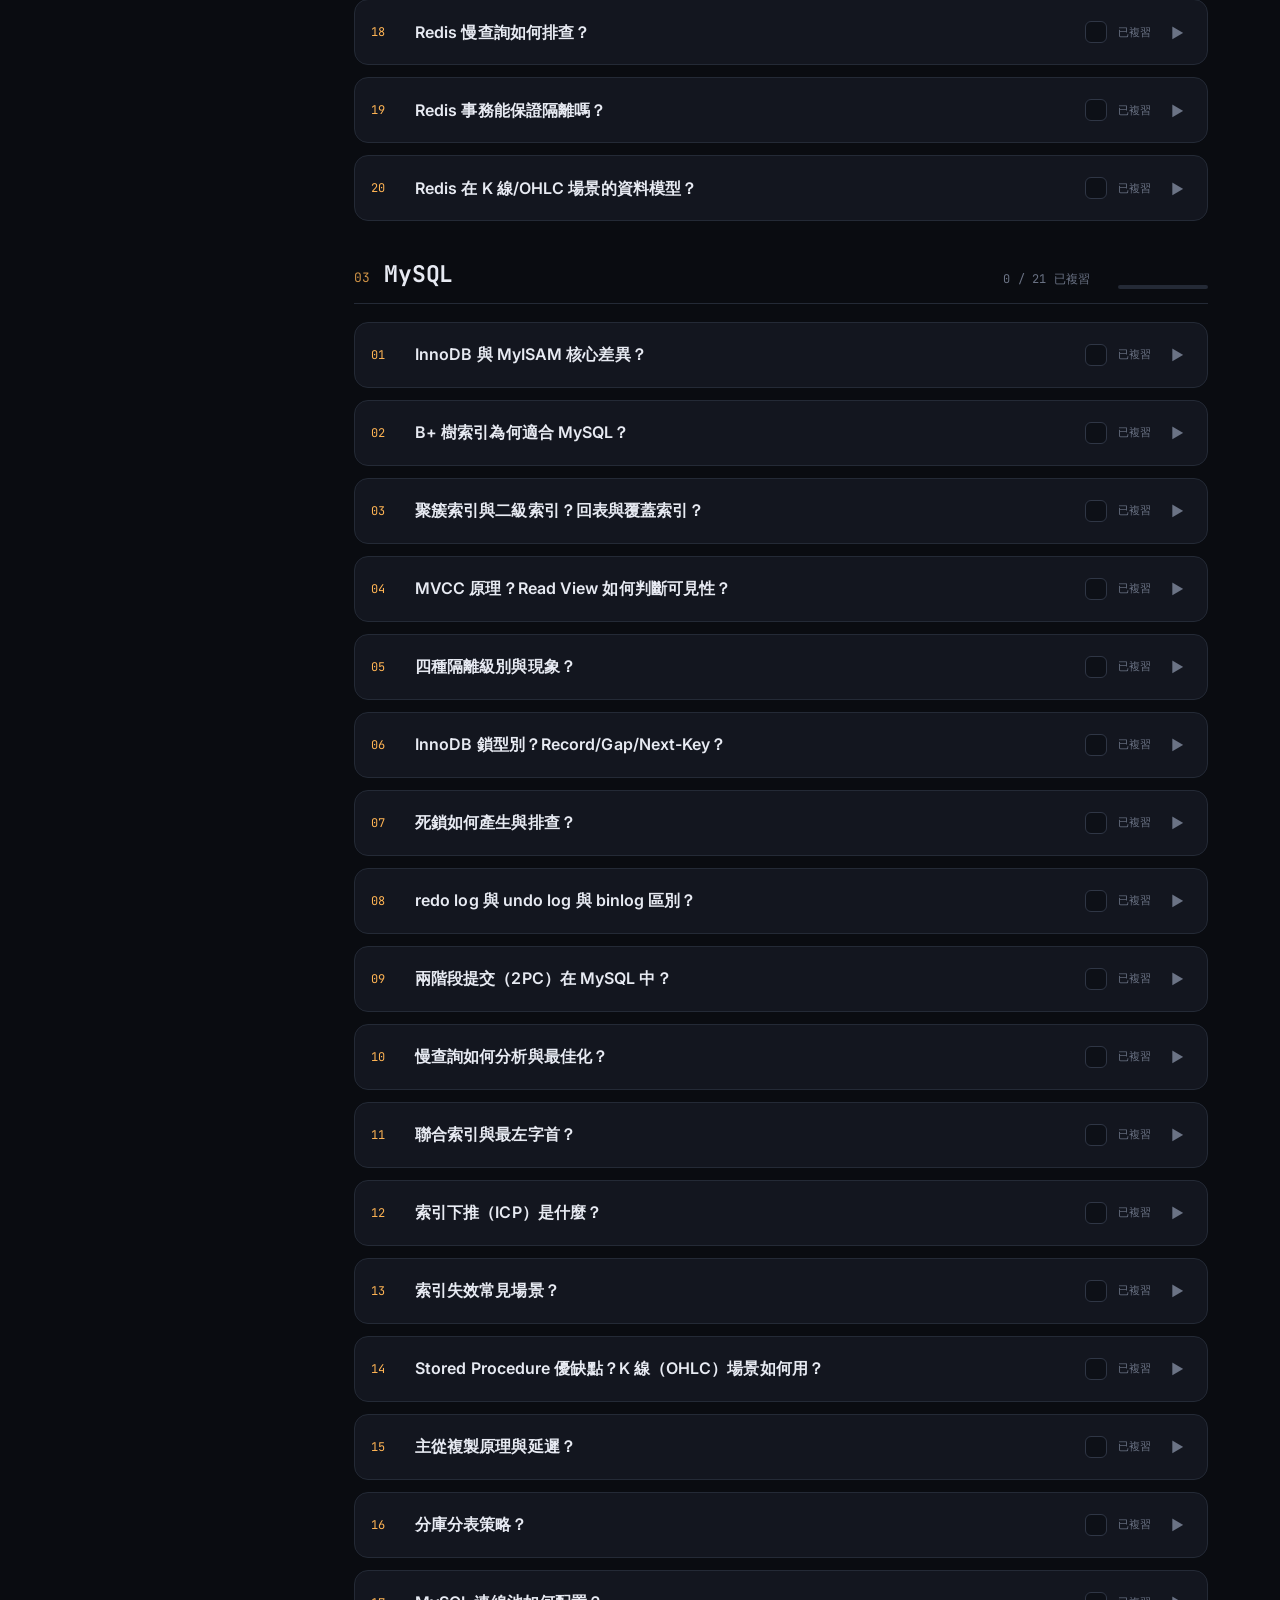
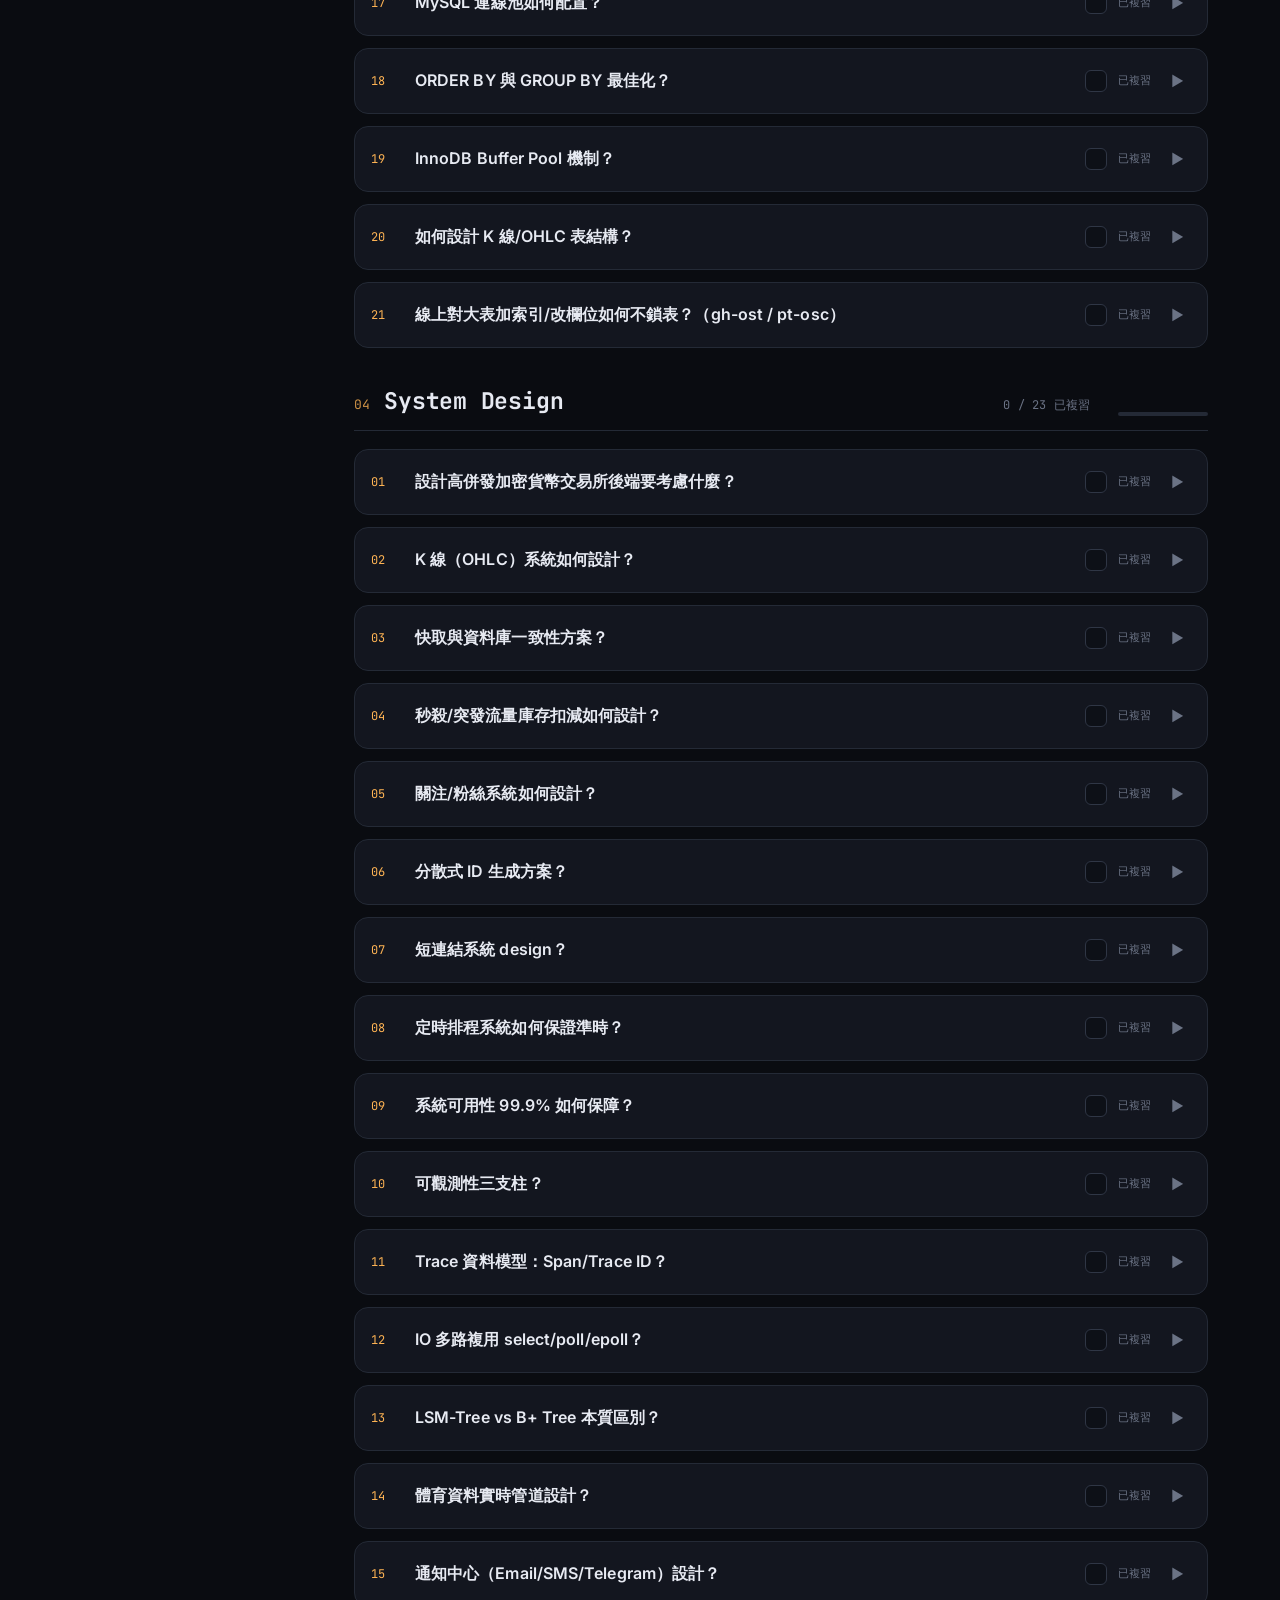
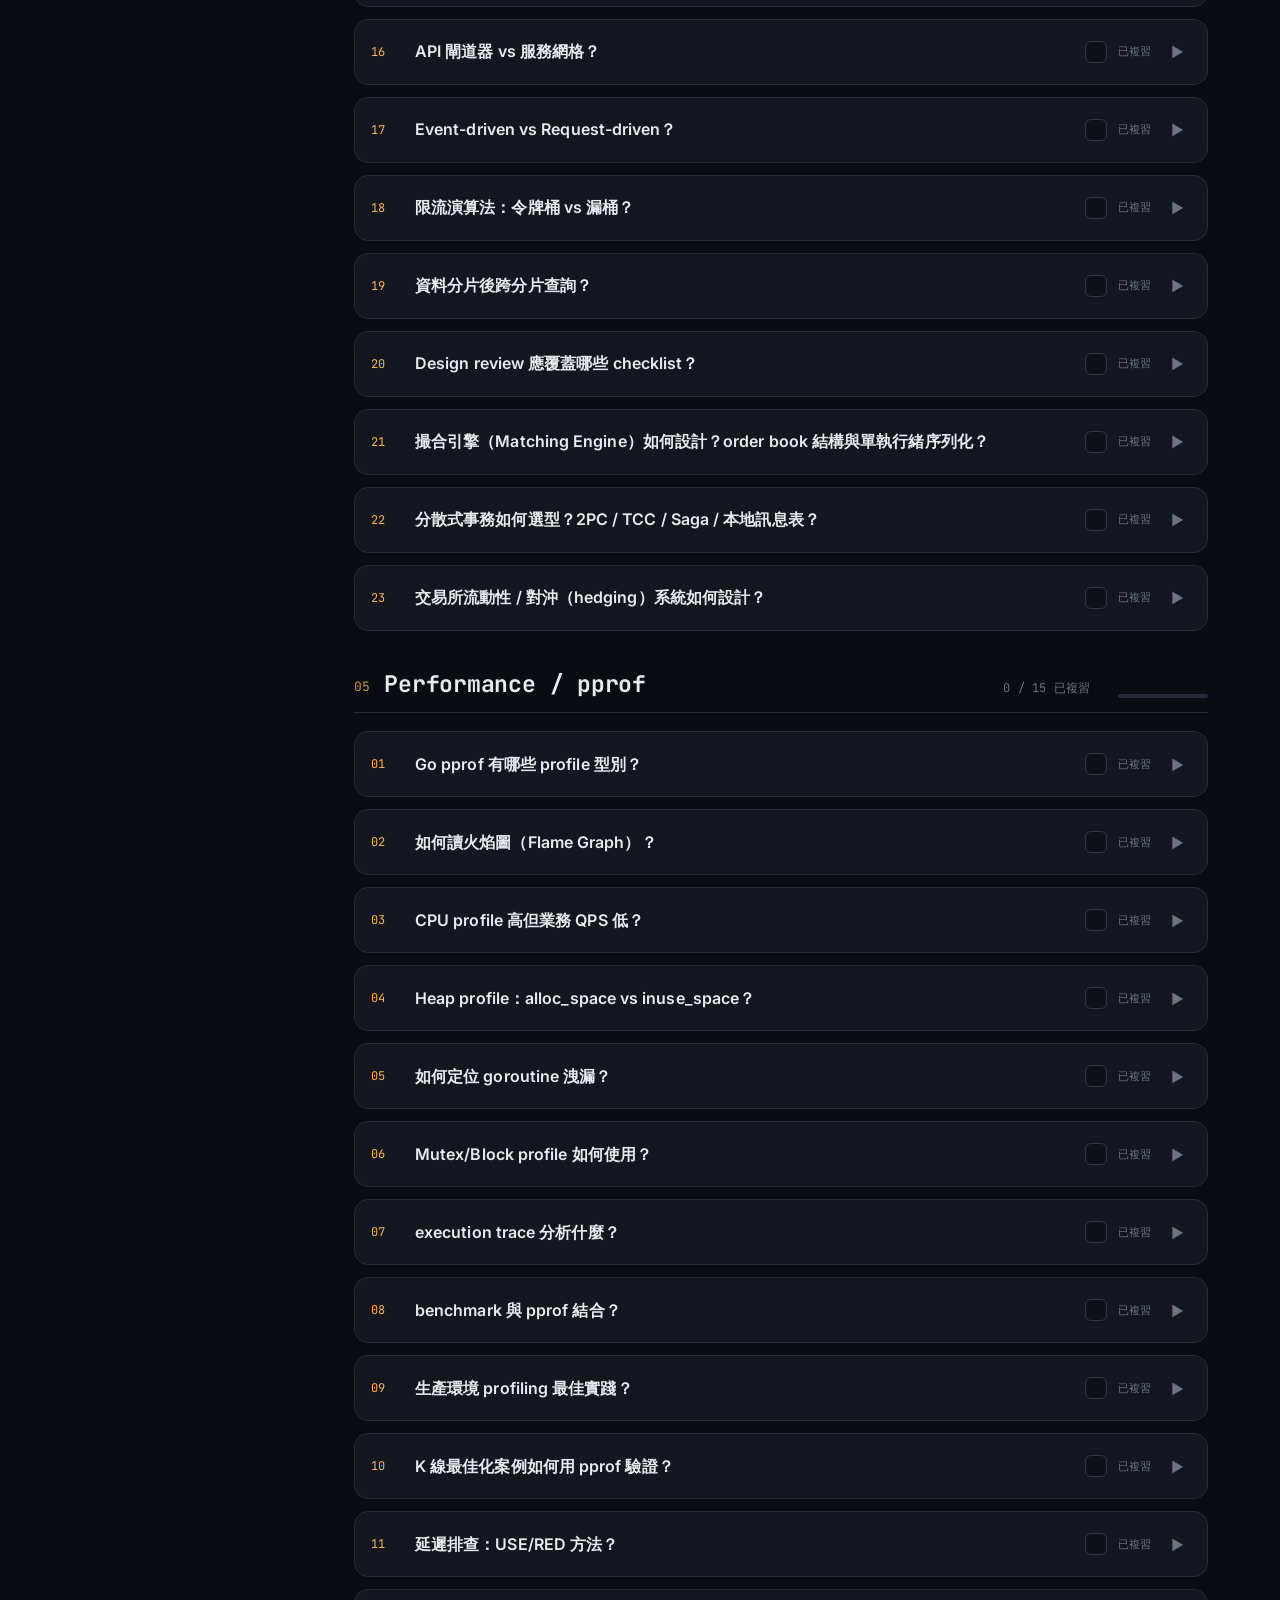
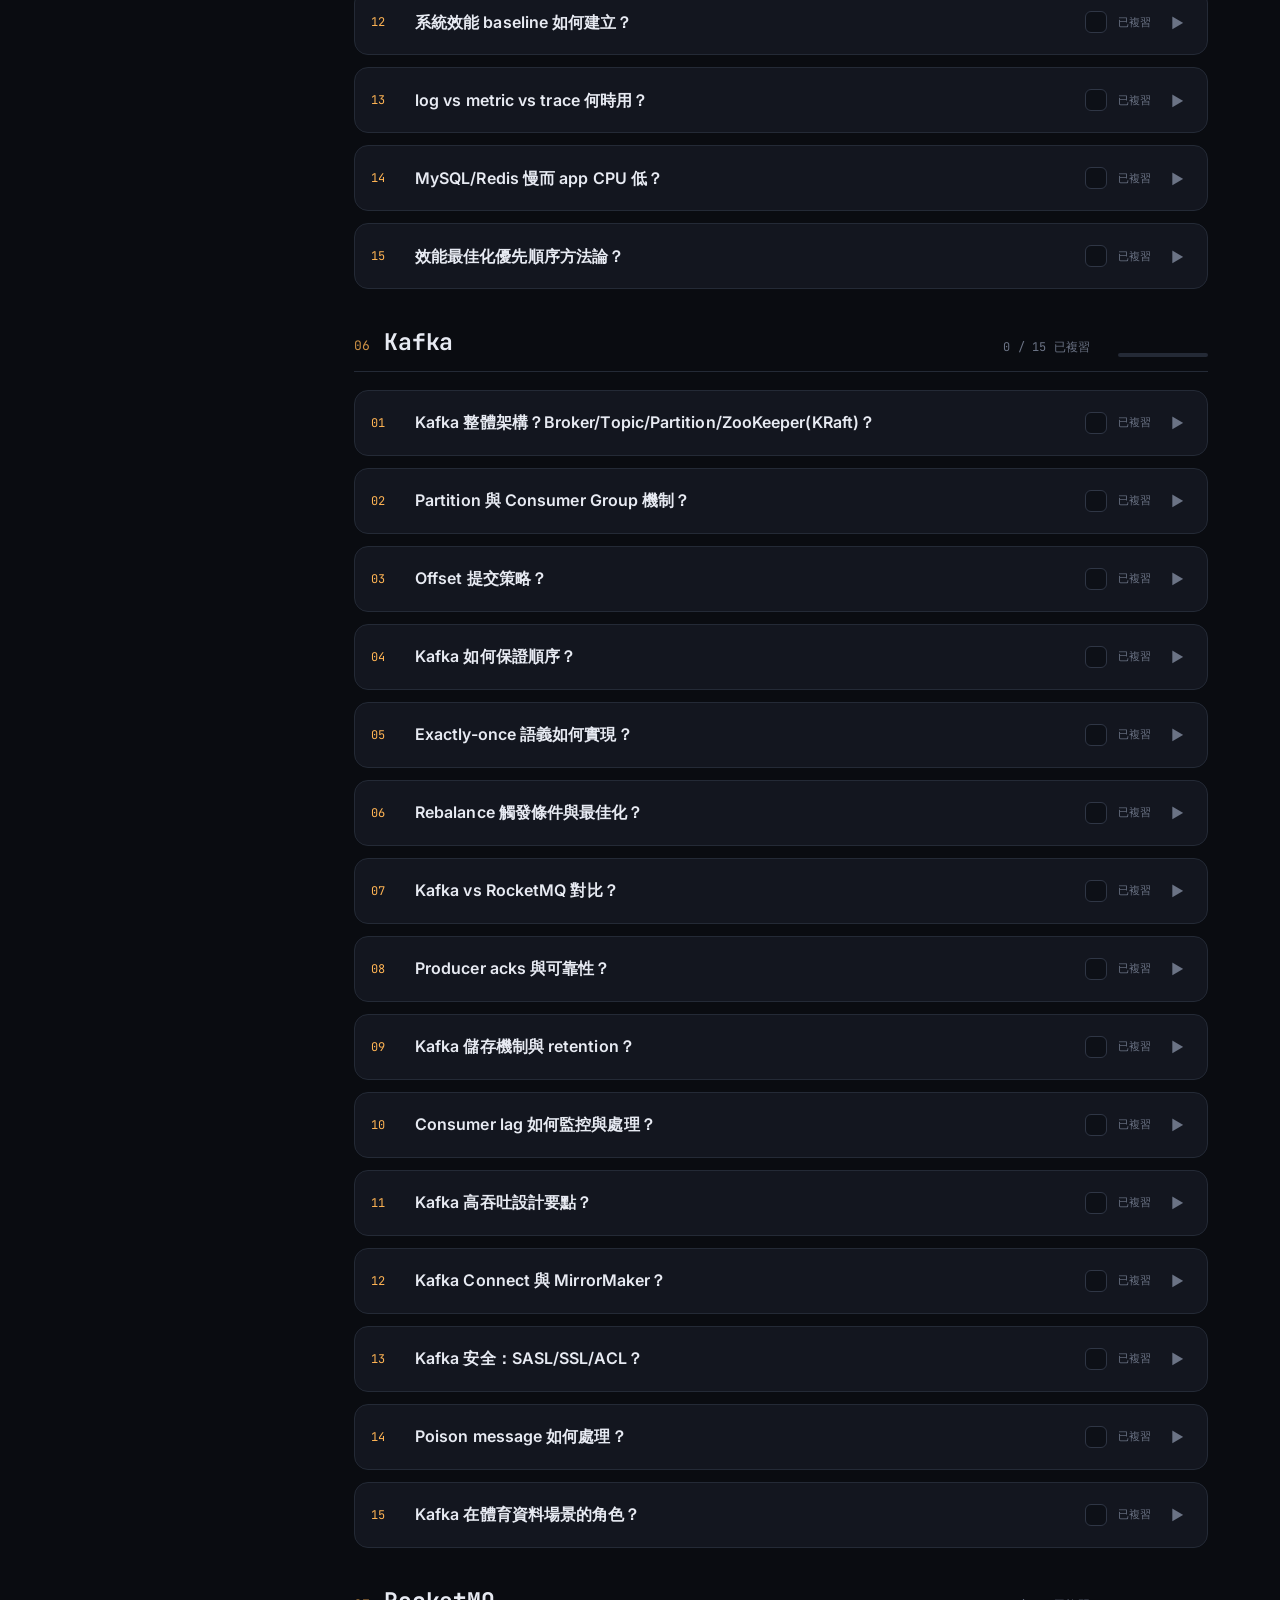
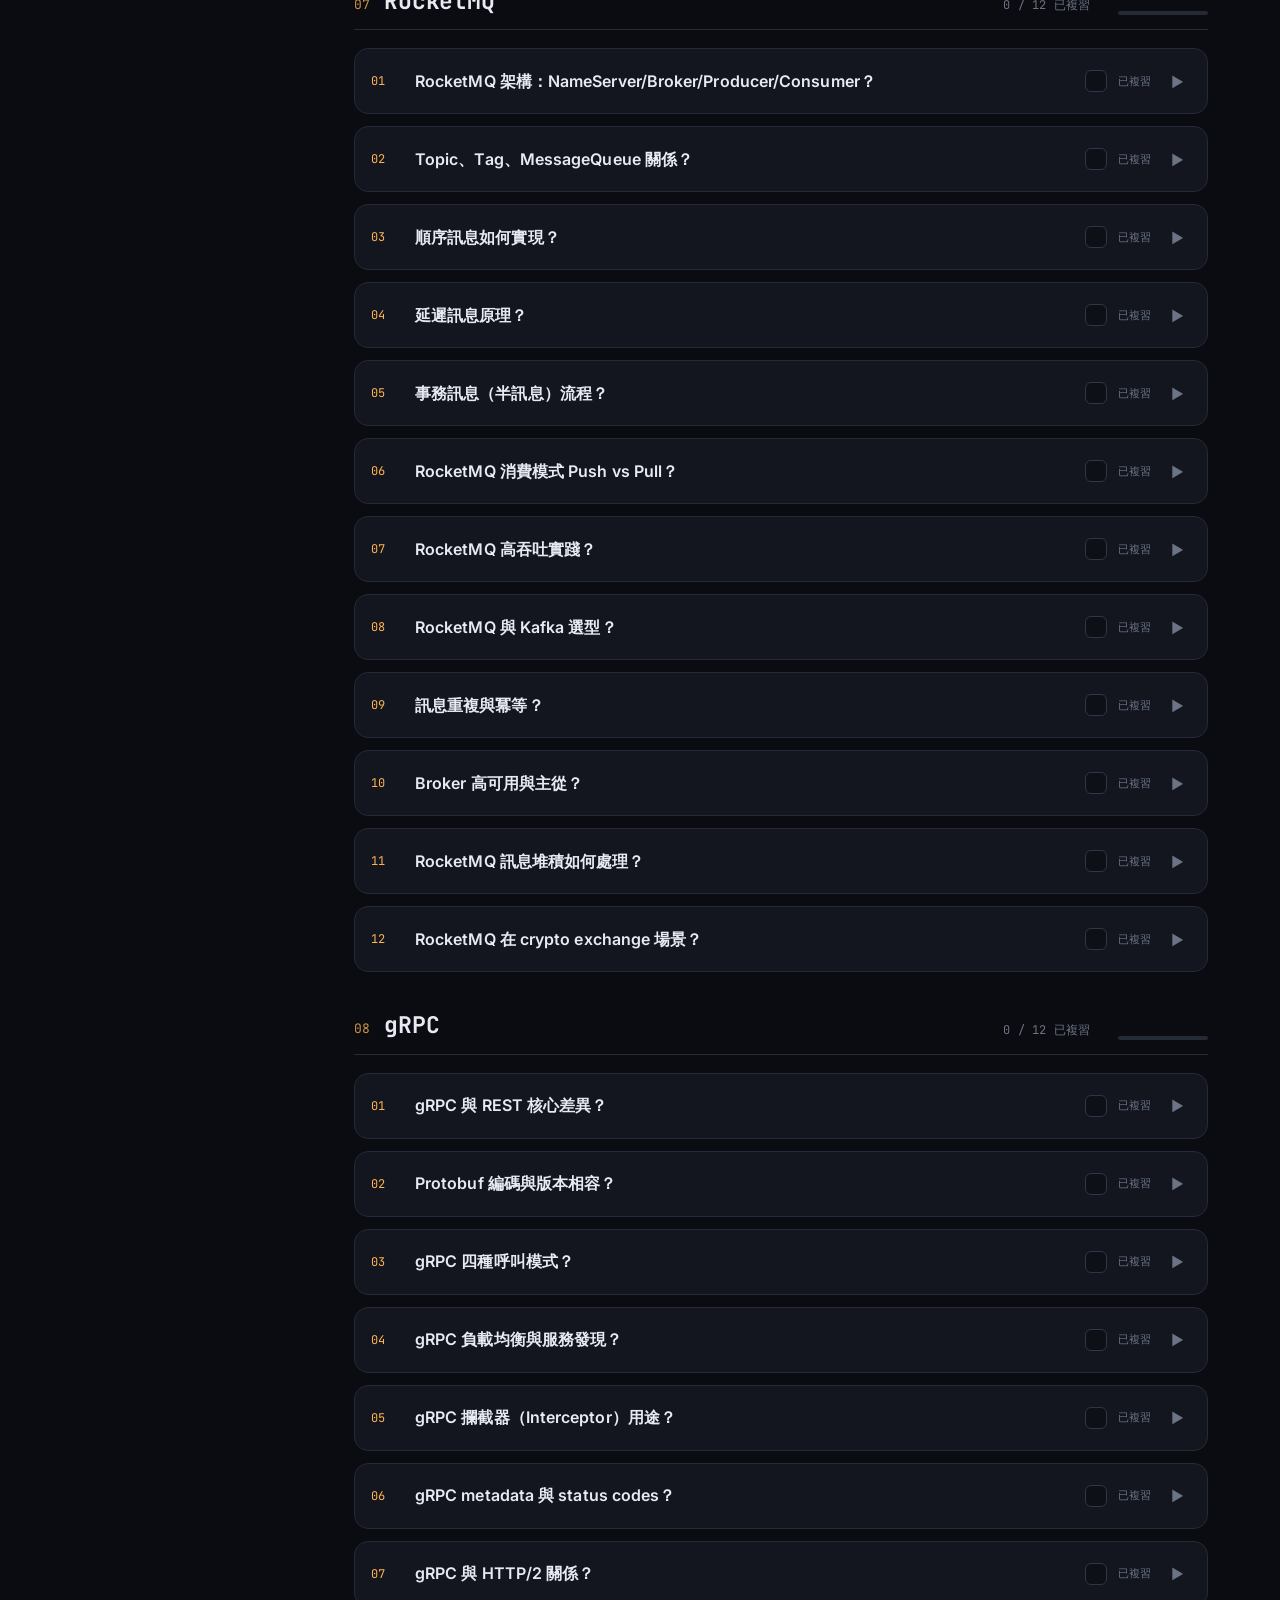
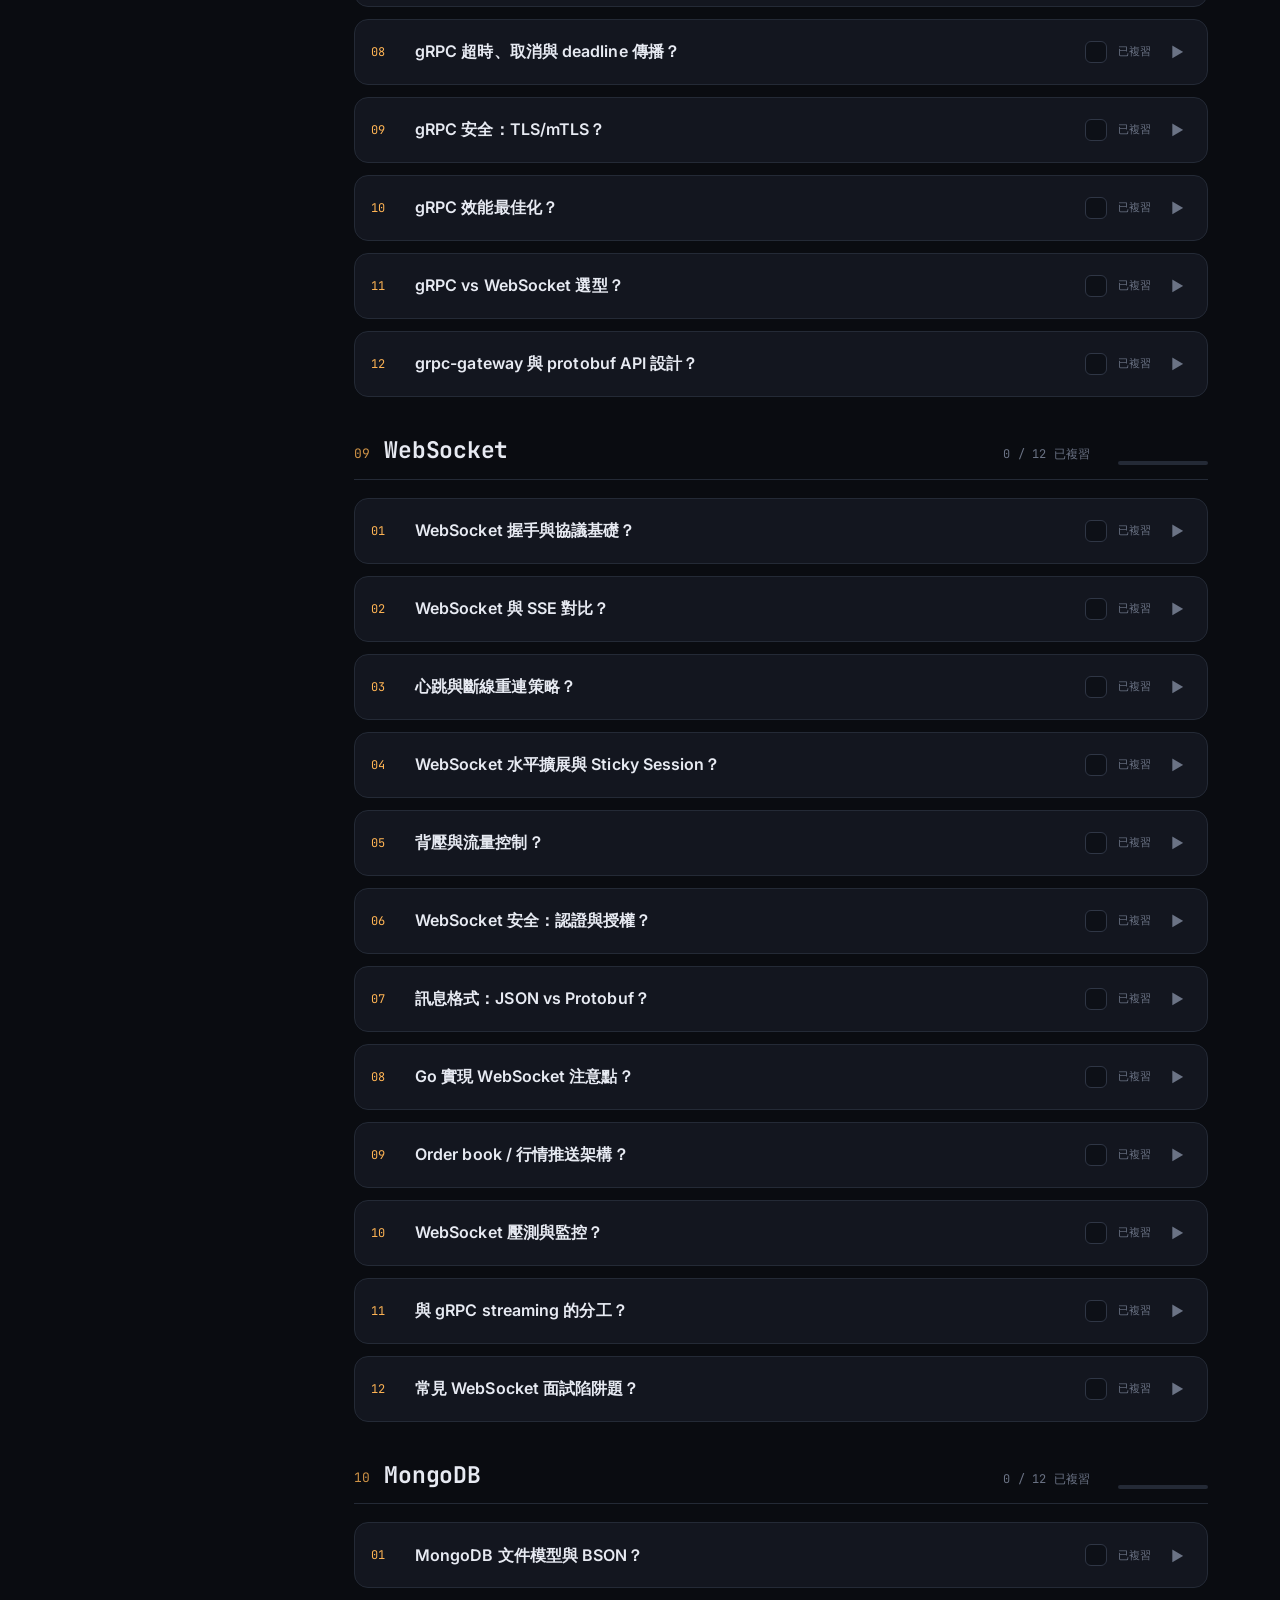
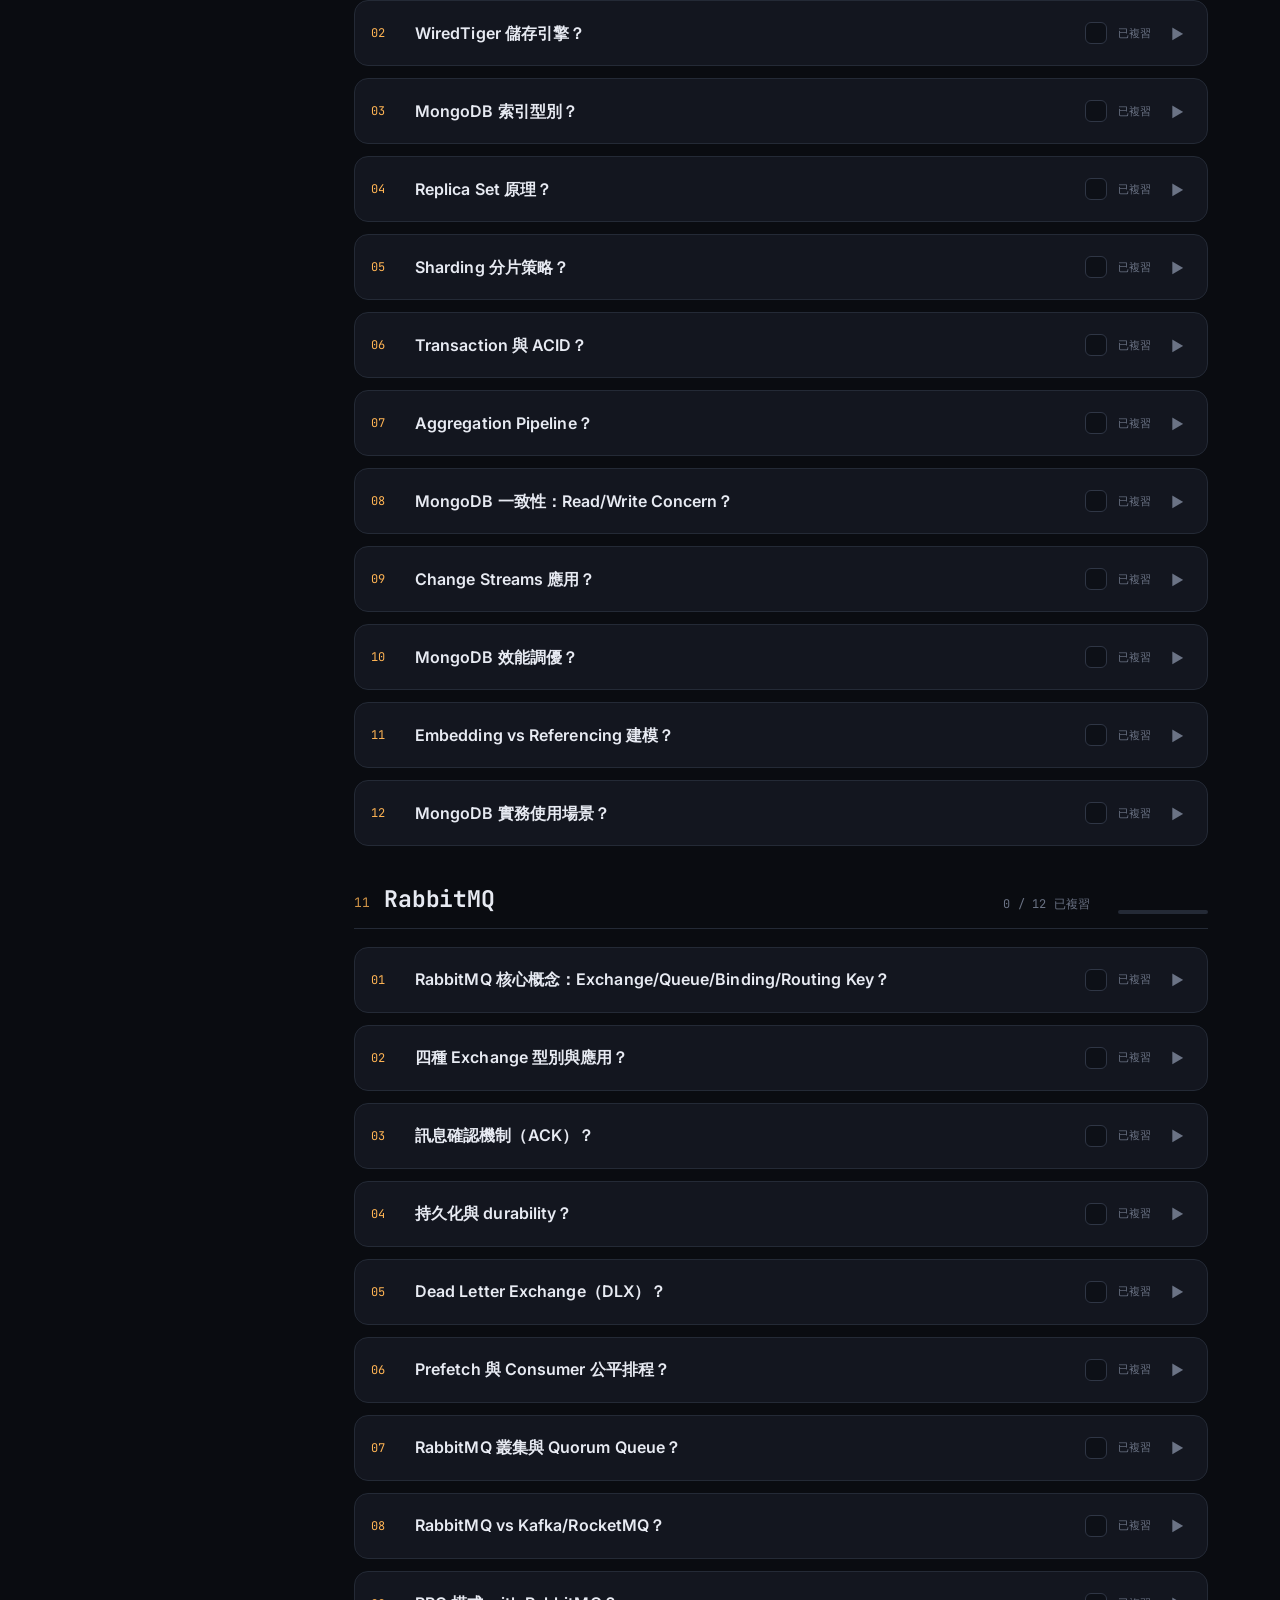
==== commit 02d0f116: "feat: split scenario from personal resume overlay Move legacy resume notes to resume_overlay.py with" ====
--- a/interview-prep/site/index.html
+++ b/interview-prep/site/index.html
@@ -32,6 +32,10 @@
       <span class="progress-num"><b id="p-done">0</b>/<span id="p-total">223</span> · <span id="p-pct">0%</span></span>
       <div class="ring" id="ring" title="整體複習進度" role="img" aria-label="整體複習進度"></div>
     </div>
+    <label class="personal-toggle" id="personal-toggle-wrap">
+      <input type="checkbox" id="personal-toggle" aria-label="顯示個人實戰對照">
+      <span class="pt-label">個人對照</span>
+    </label>
     <a href="https://www.linkedin.com/in/cylee-19830816/" class="topbar-linkedin" target="_blank" rel="noopener noreferrer" aria-label="LinkedIn 個人檔案">
       <svg viewBox="0 0 24 24" aria-hidden="true"><path d="M20.447 20.452h-3.554v-5.569c0-1.328-.027-3.037-1.852-3.037-1.853 0-2.136 1.445-2.136 2.939v5.667H9.351V9h3.414v1.561h.046c.477-.9 1.637-1.85 3.37-1.85 3.601 0 4.267 2.37 4.267 5.455v6.286zM5.337 7.433a2.062 2.062 0 01-2.063-2.065 2.064 2.064 0 114.126 0 2.063 2.063 0 01-2.063 2.065zm1.782 13.019H3.555V9h3.564v11.452zM22.225 0H1.771C.792 0 0 .774 0 1.729v20.542C0 23.227.792 24 1.771 24h20.451C23.2 24 24 23.227 24 22.271V1.729C24 .774 23.2 0 22.222 0h.003z"/></svg>
     </a>
--- a/interview-prep/site/assets/style.css
+++ b/interview-prep/site/assets/style.css
@@ -5,7 +5,8 @@
   --border:#242a36; --border2:#2f3645;
   --text:#e7eaf2; --muted:#9aa3b5; --faint:#6b7385;
   --accent:#ffb454; --accent-dim:#7a5a26;
-  --c-core:#ffb454; --c-dive:#56c2ff; --c-ask:#c79cff; --c-trap:#ff6b6b; --c-resume:#54dd9b;
+  --c-core:#ffb454; --c-dive:#56c2ff; --c-ask:#c79cff; --c-trap:#ff6b6b;
+  --c-scenario:#7ec8a4; --c-personal:#54dd9b; --c-resume:#54dd9b;
   --radius:14px; --radius-sm:9px;
   --mono:"JetBrains Mono",ui-monospace,SFMono-Regular,Menlo,Consolas,monospace;
   --sans:"Inter",-apple-system,BlinkMacSystemFont,"Segoe UI",system-ui,"PingFang TC","Microsoft JhengHei",sans-serif;
@@ -86,6 +87,17 @@
   font-size:10px;color:var(--faint);border:1px solid var(--border2);border-radius:5px;padding:2px 7px;
 }
 .topbar .progress-wrap{margin-left:auto;display:flex;align-items:center;gap:10px;flex-shrink:0}
+.personal-toggle{
+  flex-shrink:0;display:flex;align-items:center;gap:8px;cursor:pointer;
+  font-family:var(--mono);font-size:11px;color:var(--muted);
+  border:1px solid var(--border2);border-radius:var(--radius-sm);
+  padding:8px 12px;background:var(--surface);user-select:none;
+  min-height:var(--touch-min);transition:border-color .15s,color .15s;
+}
+.personal-toggle:hover{color:var(--text);border-color:rgba(84,221,155,.35)}
+.personal-toggle input{accent-color:var(--c-personal);width:14px;height:14px;margin:0}
+body.show-personal .personal-toggle{border-color:rgba(84,221,155,.5);color:var(--c-personal)}
+.personal-toggle[hidden]{display:none!important}
 .topbar-linkedin{
   flex-shrink:0;display:flex;align-items:center;justify-content:center;
   width:var(--touch-min);height:var(--touch-min);
@@ -250,11 +262,17 @@
 .card.open .answer{display:block}
 .sec{margin-top:16px;padding-left:14px;border-left:2px solid var(--border2)}
 .sec-core{border-color:var(--c-core)} .sec-dive{border-color:var(--c-dive)}
-.sec-ask{border-color:var(--c-ask)} .sec-trap{border-color:var(--c-trap)} .sec-resume{border-color:var(--c-resume)}
+.sec-ask{border-color:var(--c-ask)} .sec-trap{border-color:var(--c-trap)}
+.sec-scenario{border-color:var(--c-scenario)} .sec-personal{border-color:var(--c-personal)}
+.sec-resume{border-color:var(--c-personal)}
 .sec-label{font-family:var(--mono);font-size:11px;letter-spacing:.08em;text-transform:uppercase;
   display:inline-block;margin-bottom:7px;font-weight:600}
 .sec-core .sec-label{color:var(--c-core)} .sec-dive .sec-label{color:var(--c-dive)}
-.sec-ask .sec-label{color:var(--c-ask)} .sec-trap .sec-label{color:var(--c-trap)} .sec-resume .sec-label{color:var(--c-resume)}
+.sec-ask .sec-label{color:var(--c-ask)} .sec-trap .sec-label{color:var(--c-trap)}
+.sec-scenario .sec-label{color:var(--c-scenario)} .sec-personal .sec-label{color:var(--c-personal)}
+.sec-resume .sec-label{color:var(--c-personal)}
+.sec-personal{display:none}
+body.show-personal .sec-personal{display:block}
 .sec p{margin:0 0 8px;font-size:15px;line-height:1.65;color:#d8dce8}
 .sec ul{margin:0;padding-left:18px}
 .sec li{margin:6px 0;font-size:14.5px;line-height:1.6;color:#cdd3e0}
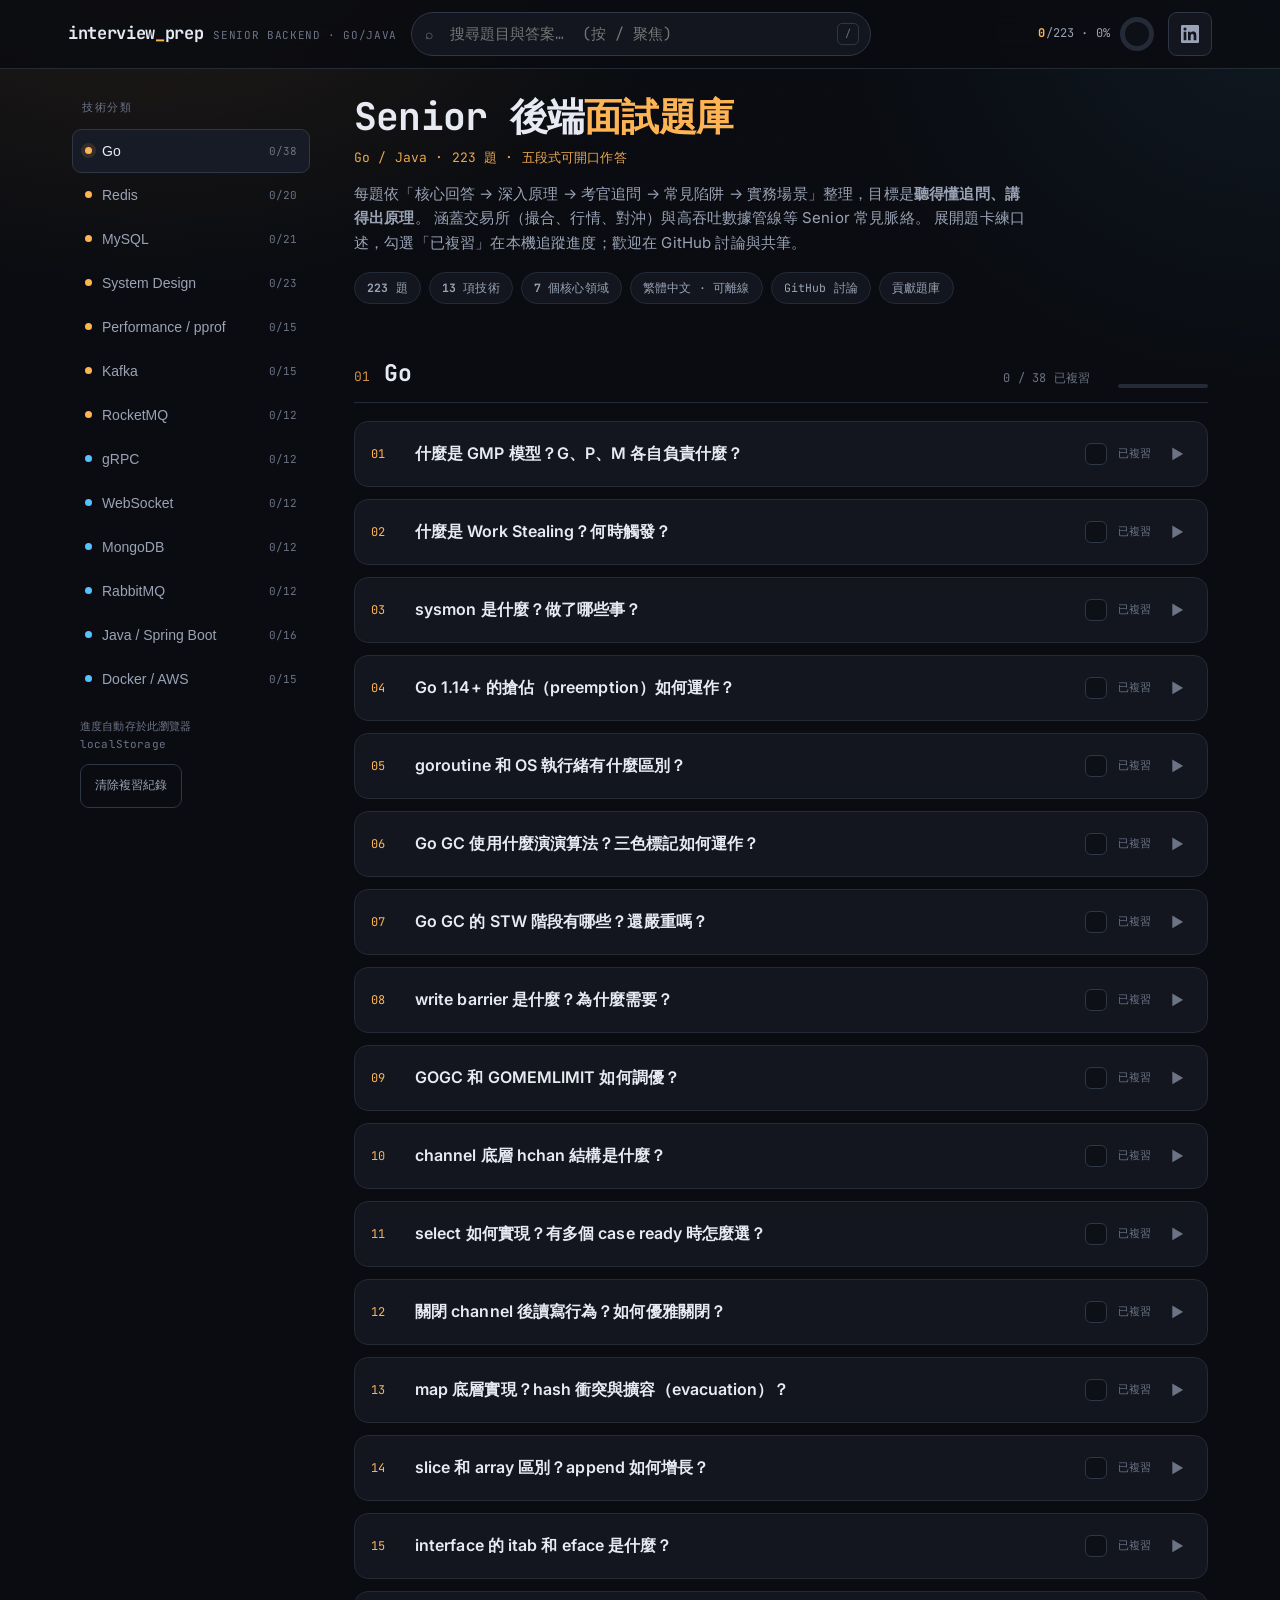
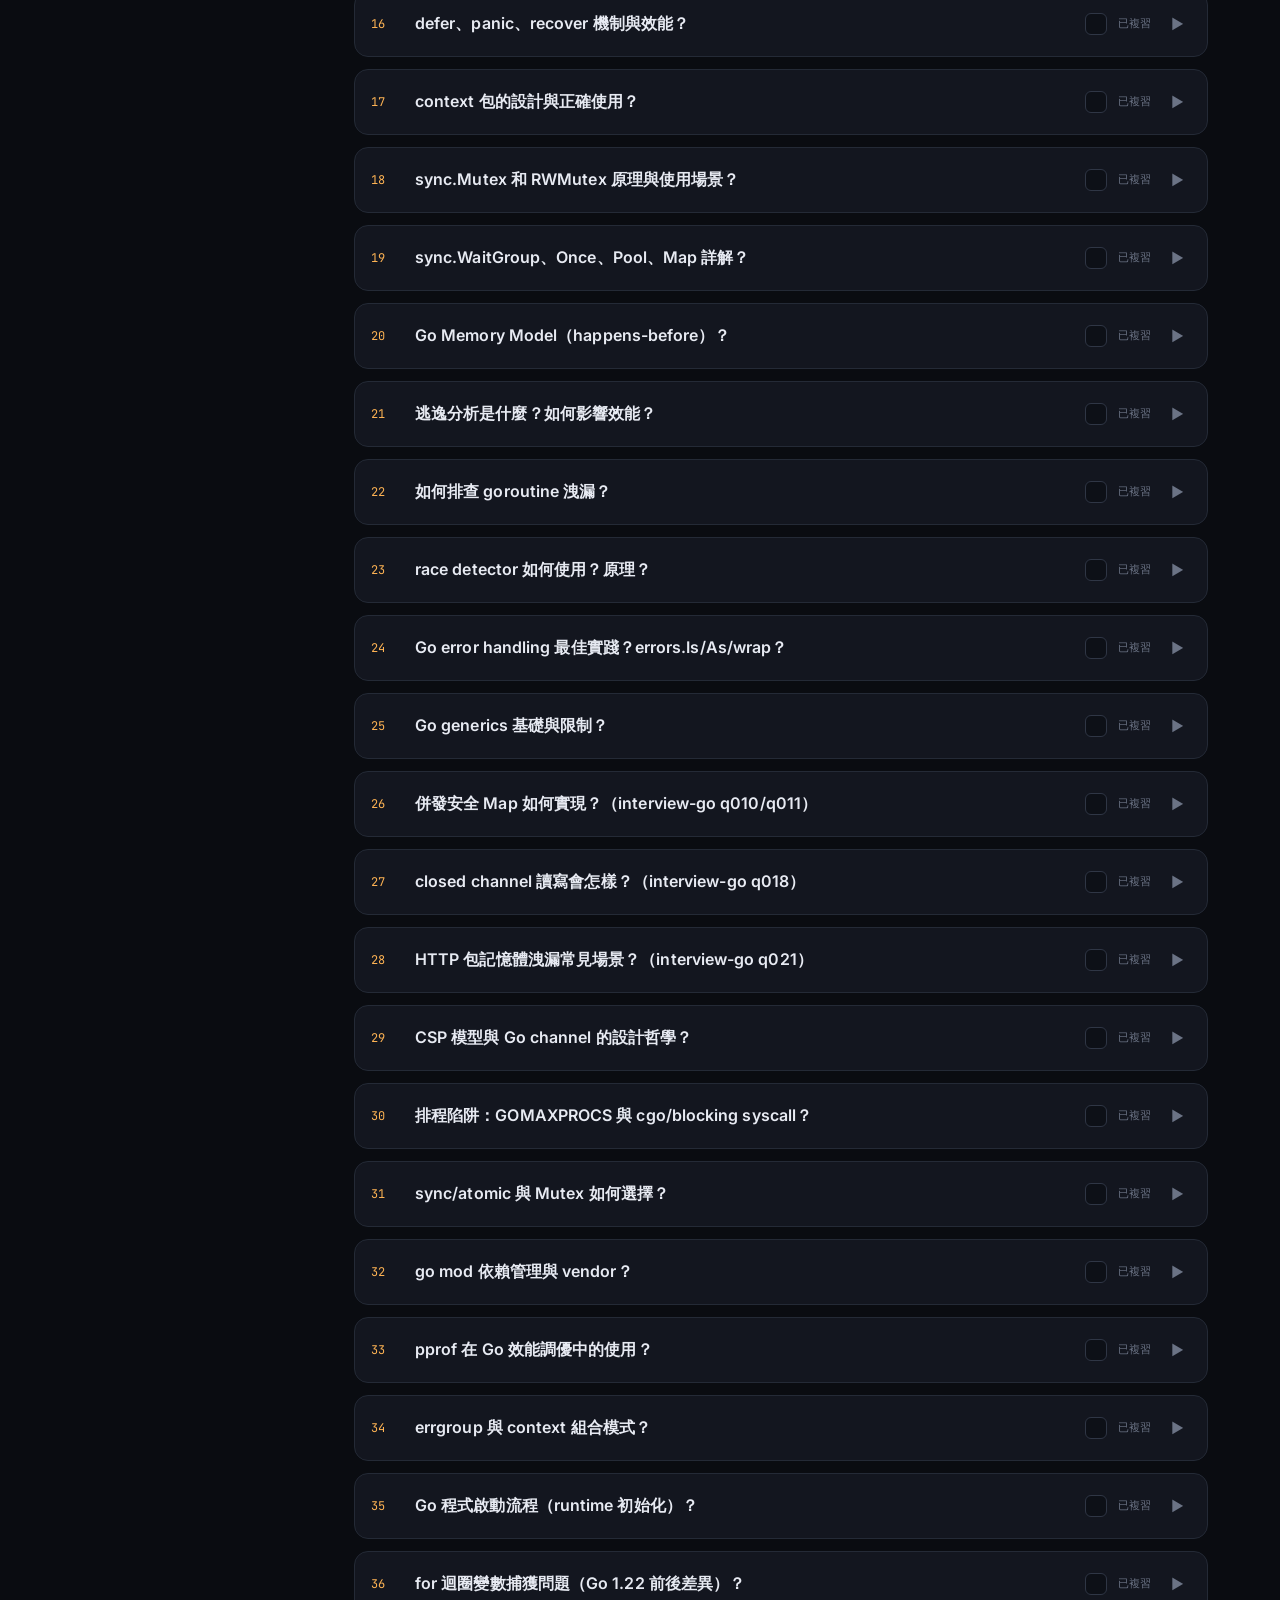
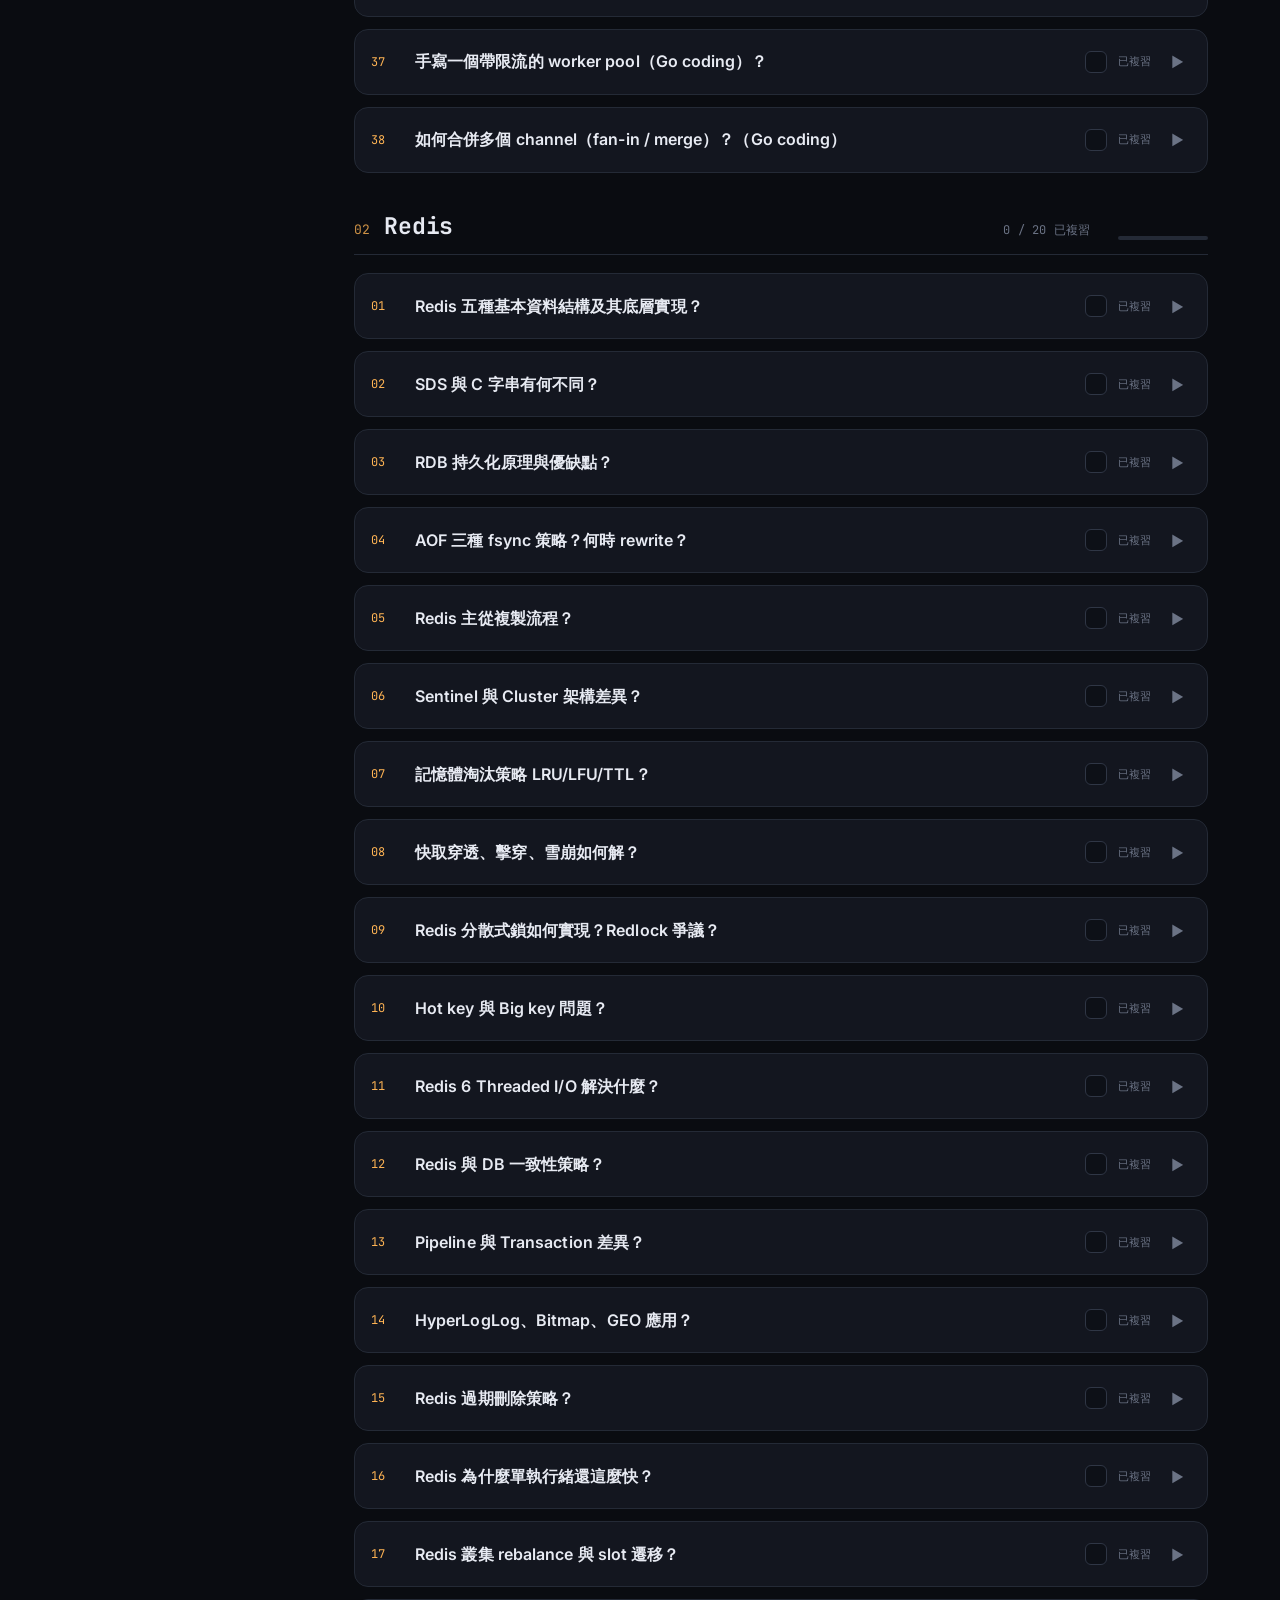
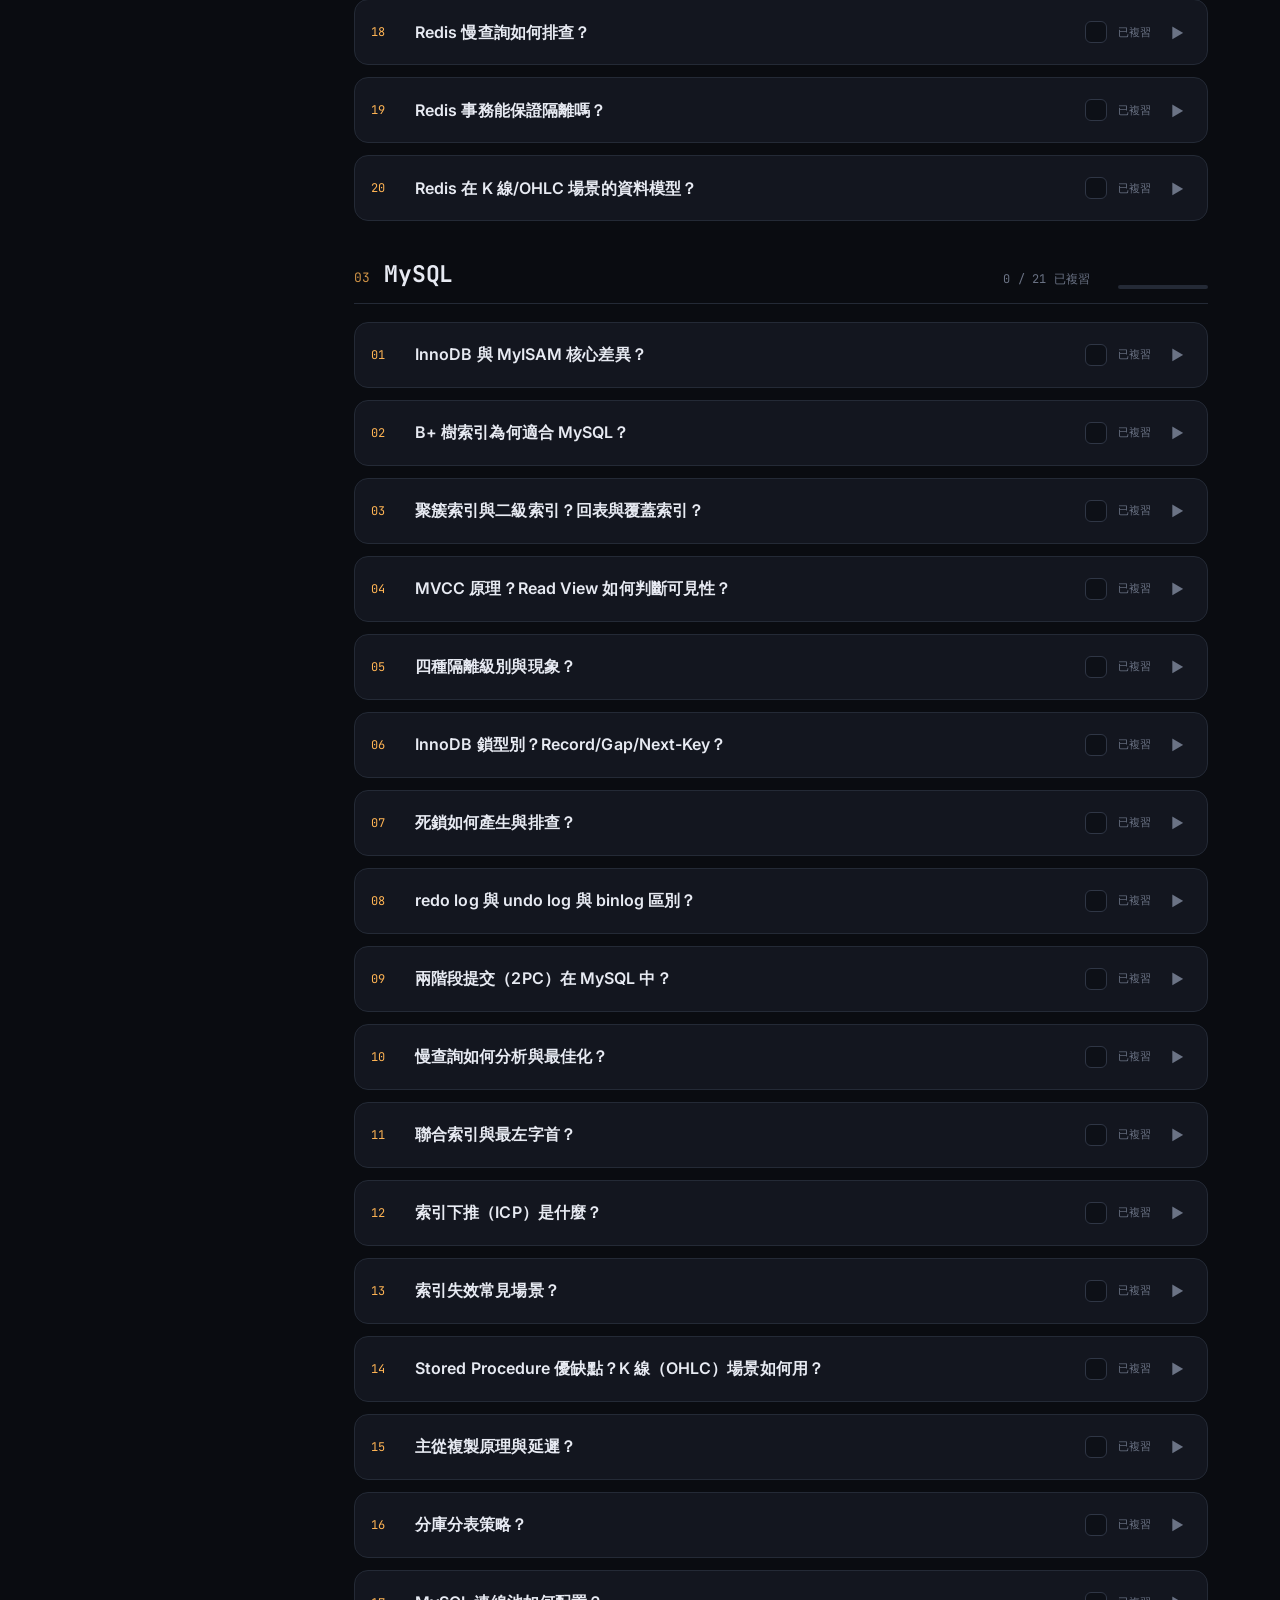
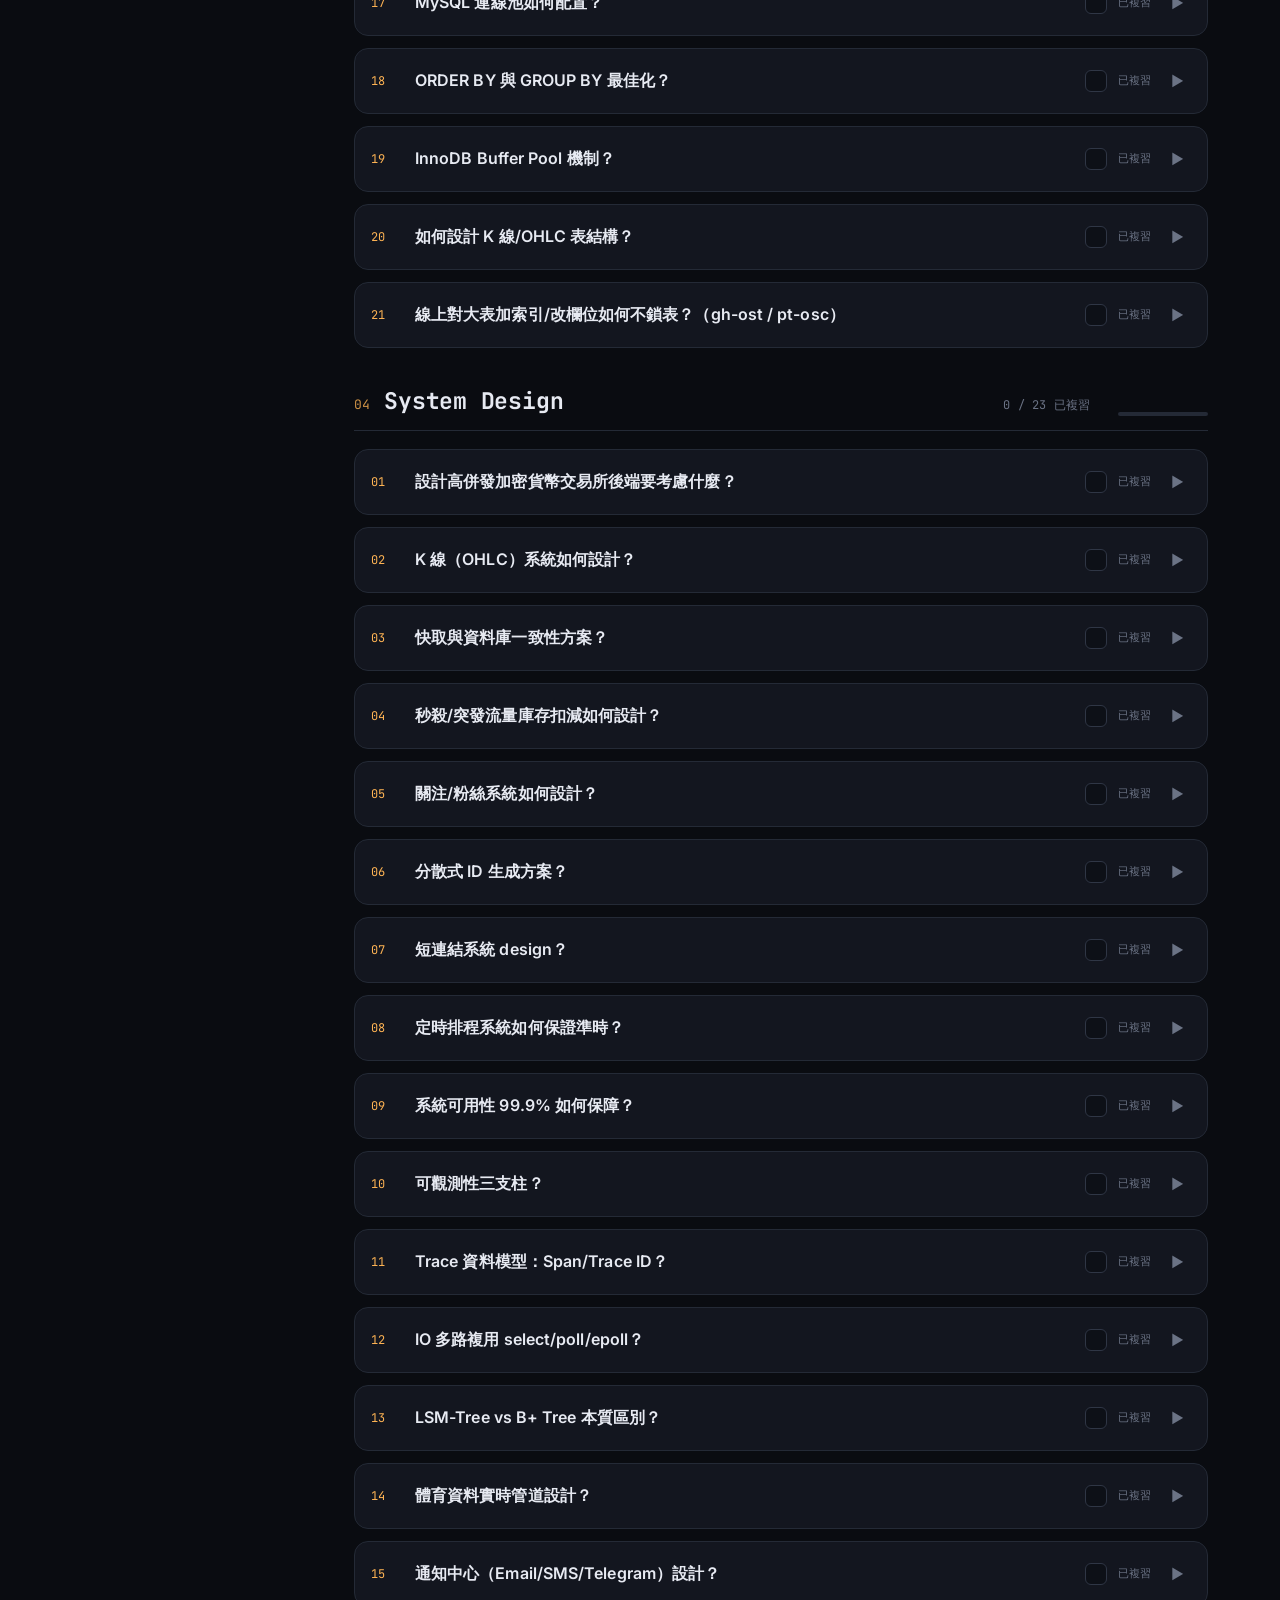
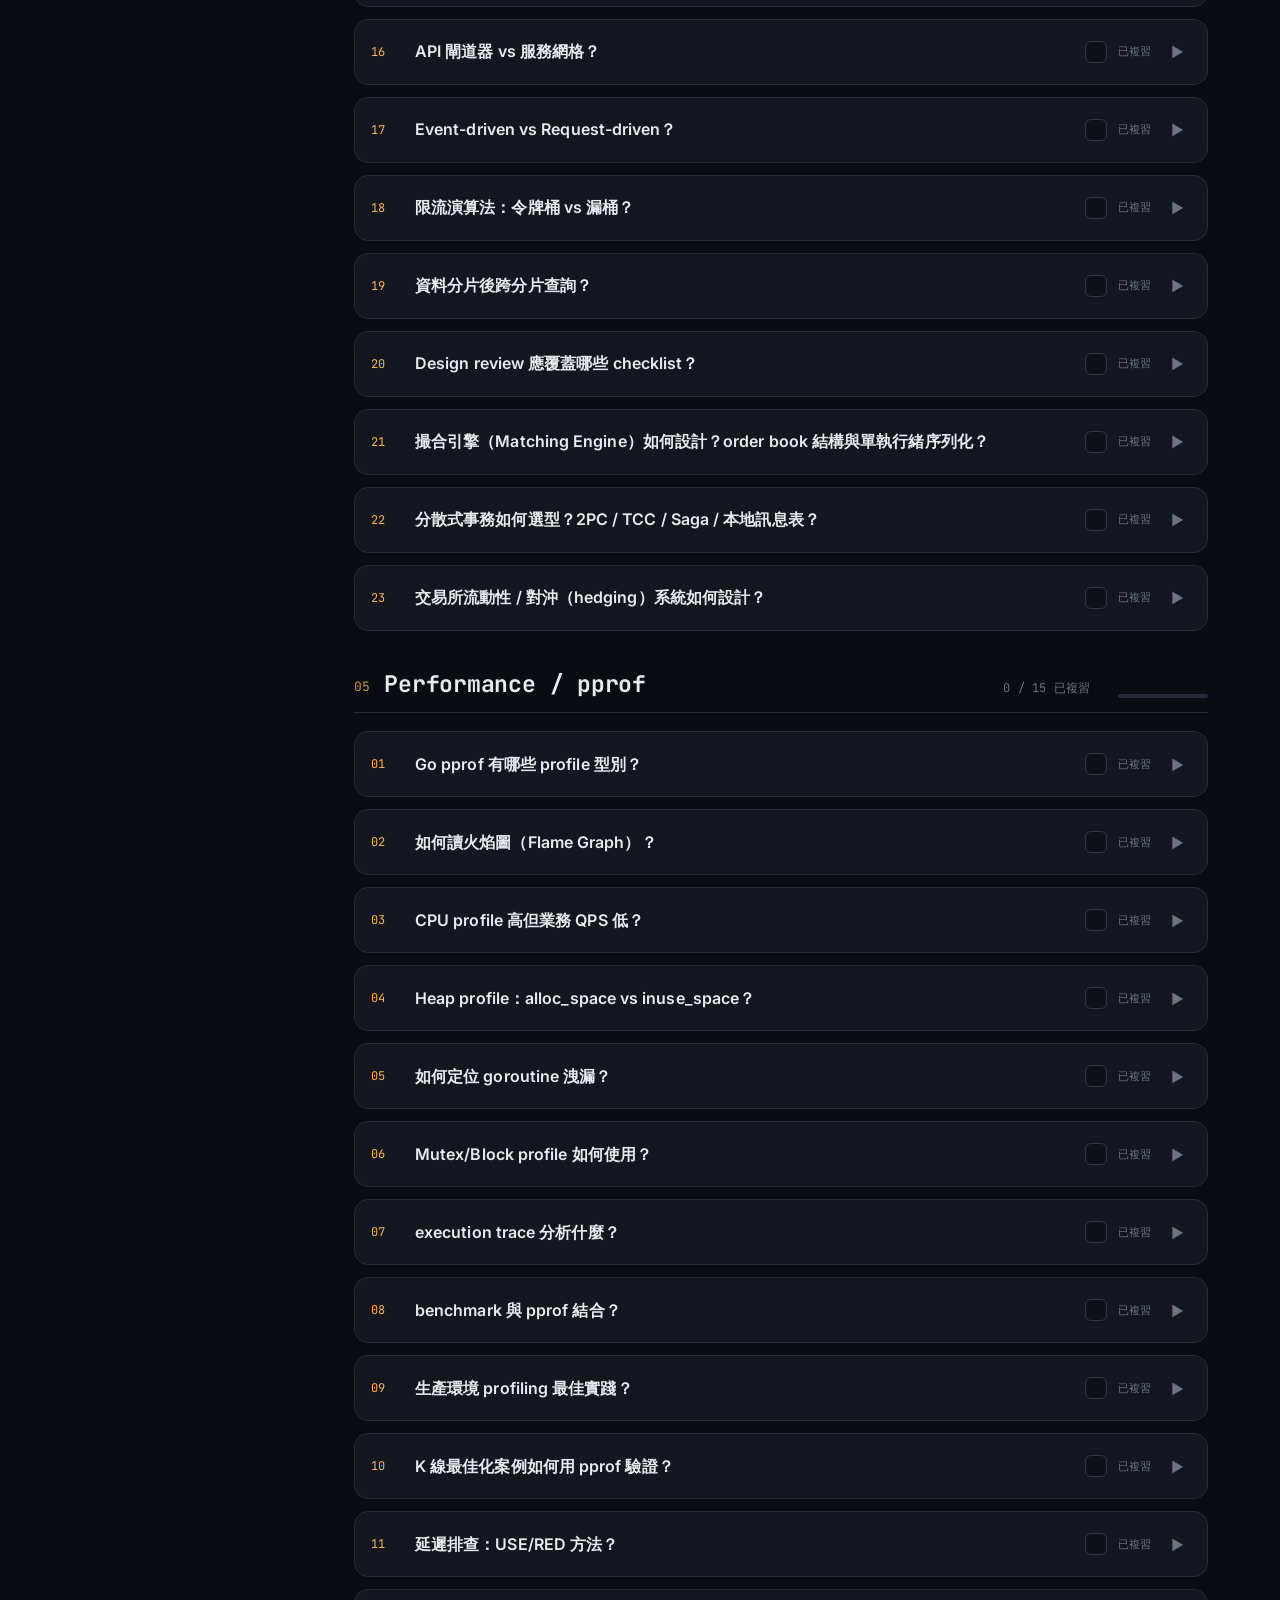
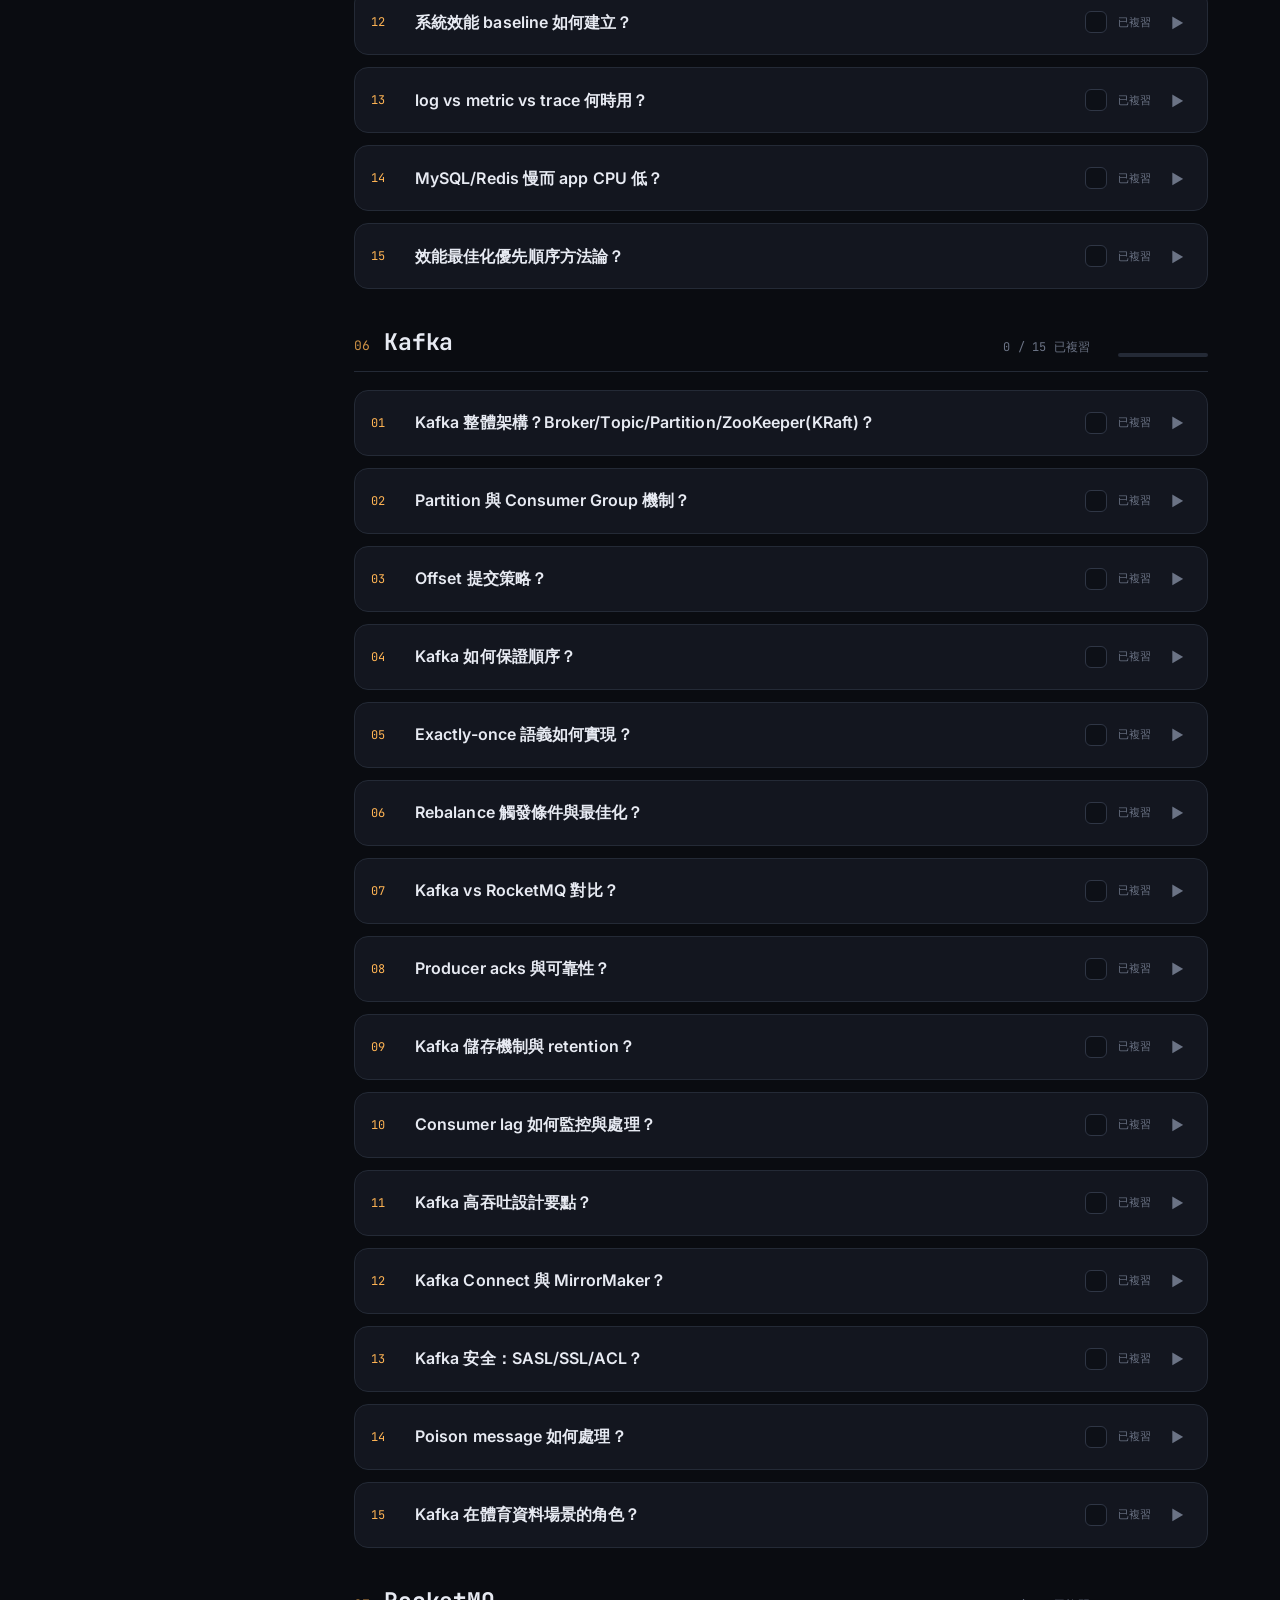
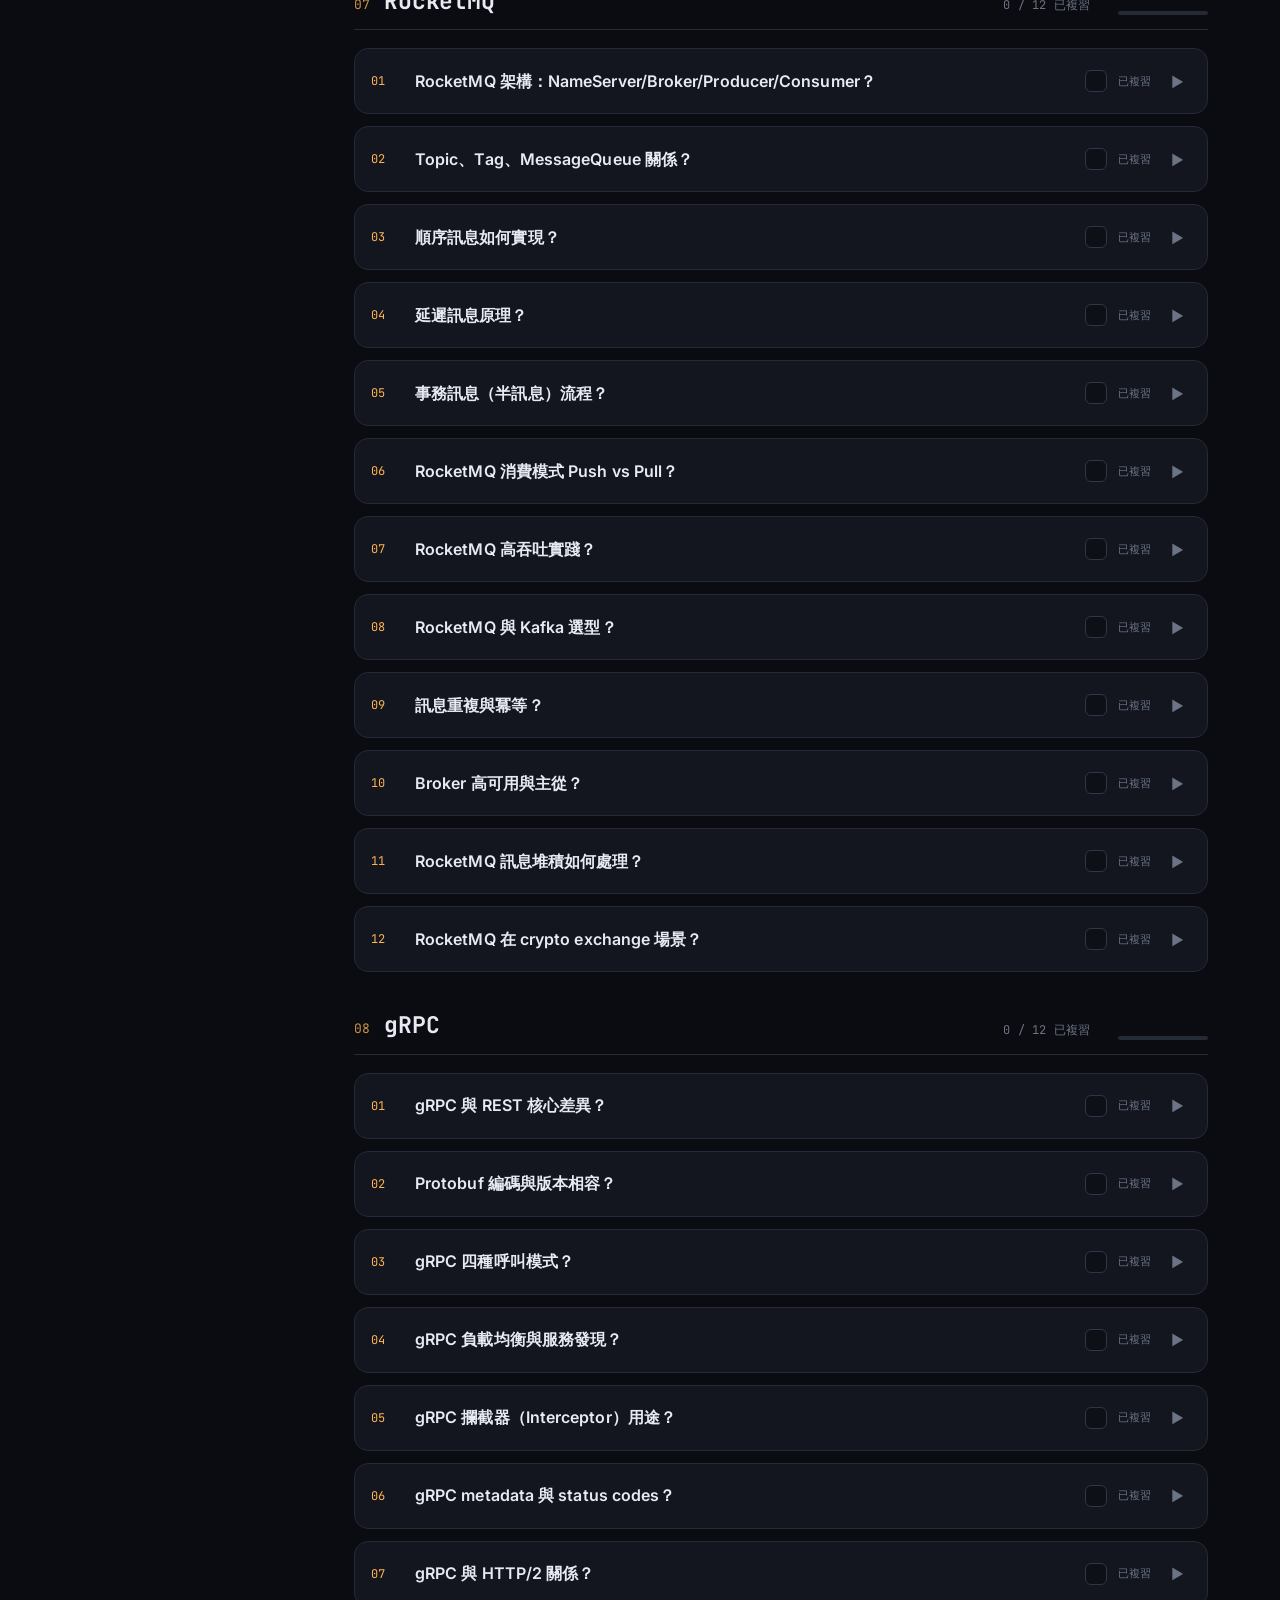
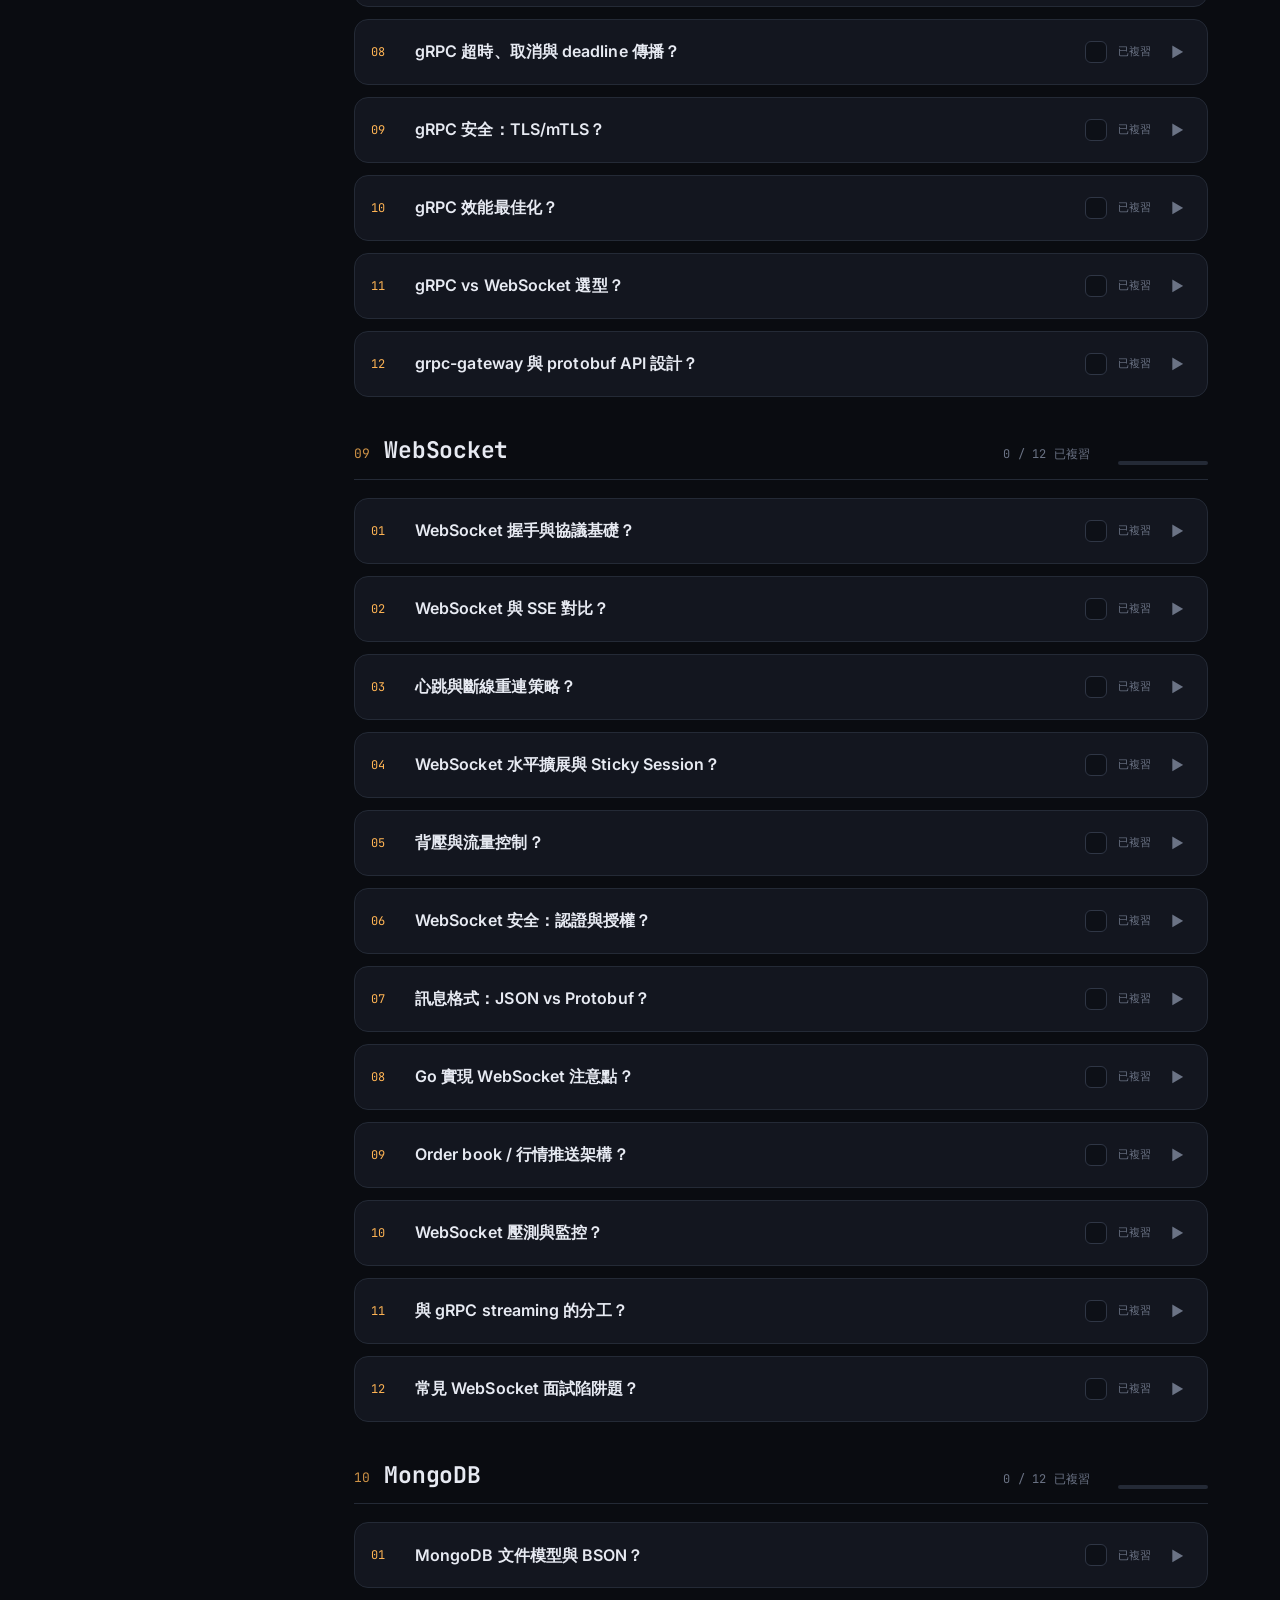
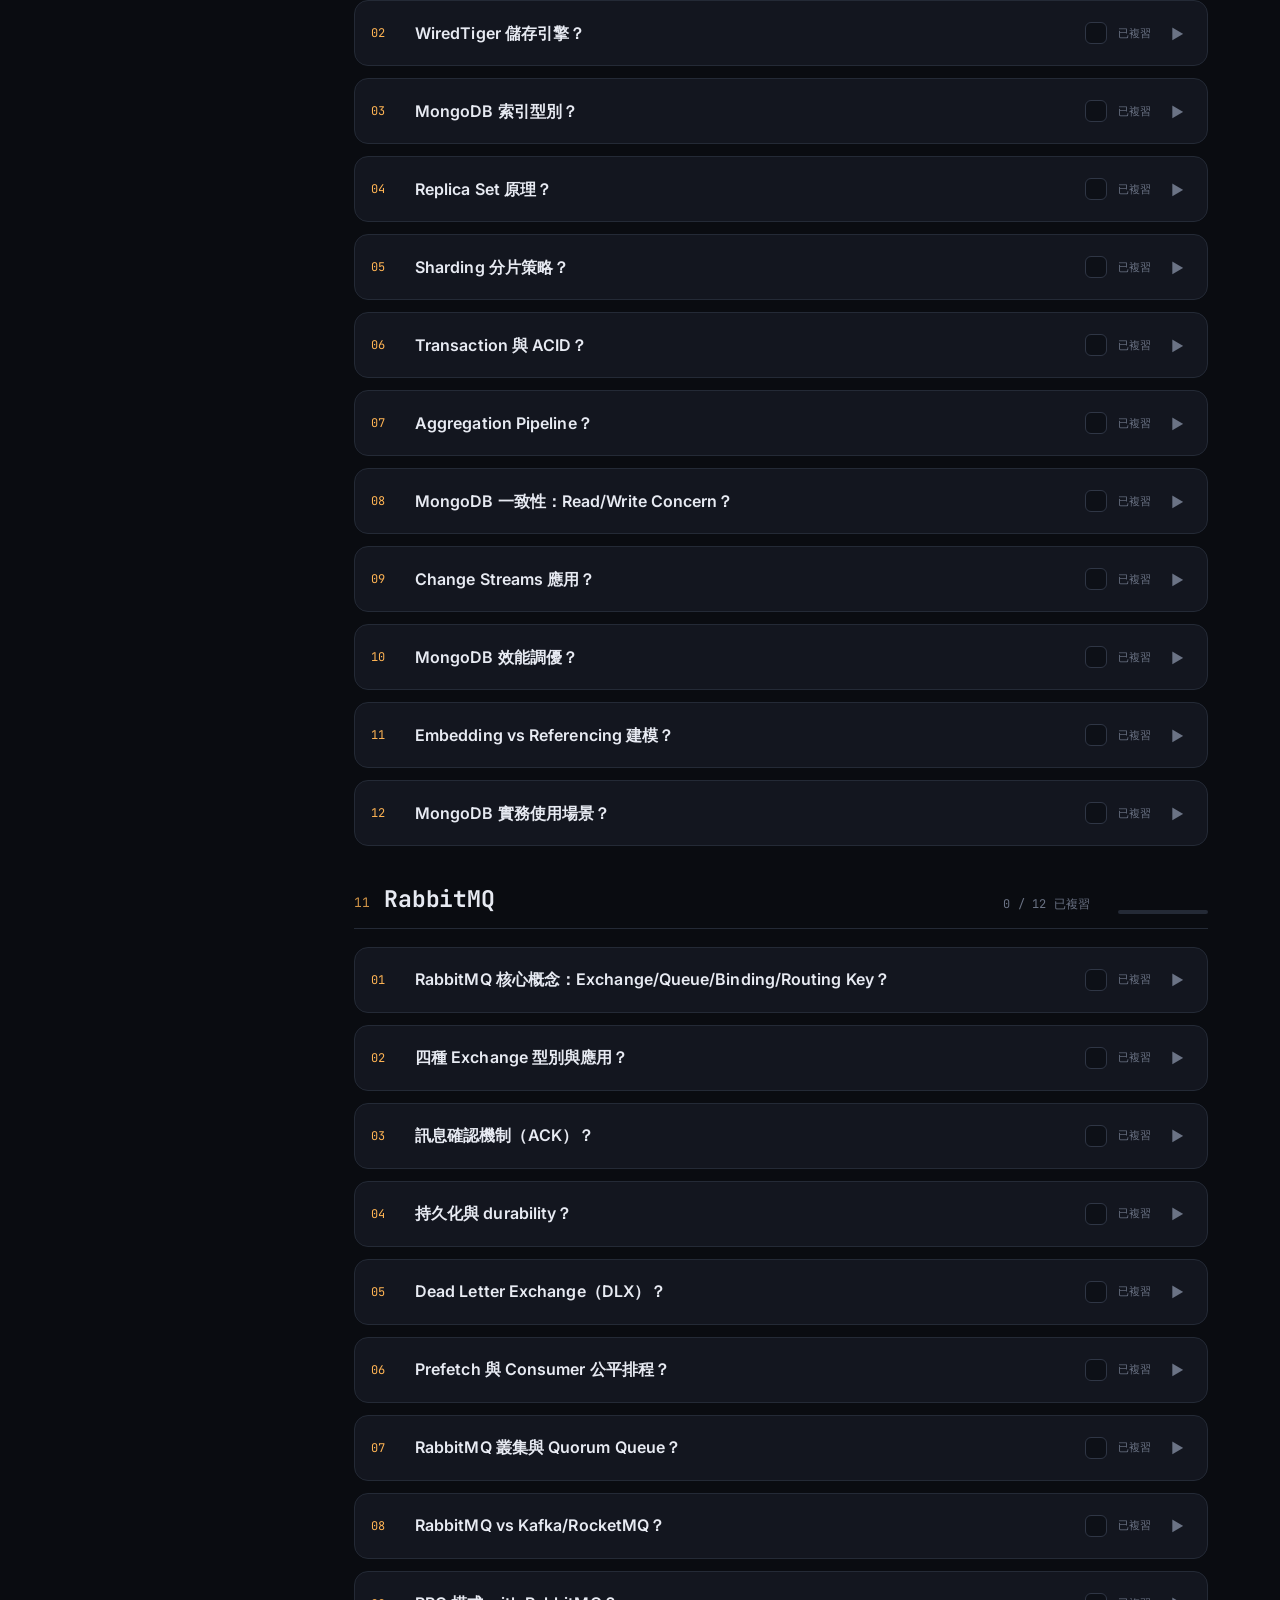
==== commit 851136d5: "refactor: move resume and personal notes to private chiayu0816/resume Remove resume files, career sk" ====
--- a/interview-prep/site/index.html
+++ b/interview-prep/site/index.html
@@ -32,7 +32,7 @@
       <span class="progress-num"><b id="p-done">0</b>/<span id="p-total">223</span> · <span id="p-pct">0%</span></span>
       <div class="ring" id="ring" title="整體複習進度" role="img" aria-label="整體複習進度"></div>
     </div>
-    <label class="personal-toggle" id="personal-toggle-wrap">
+    <label class="personal-toggle" id="personal-toggle-wrap" hidden>
       <input type="checkbox" id="personal-toggle" aria-label="顯示個人實戰對照">
       <span class="pt-label">個人對照</span>
     </label>
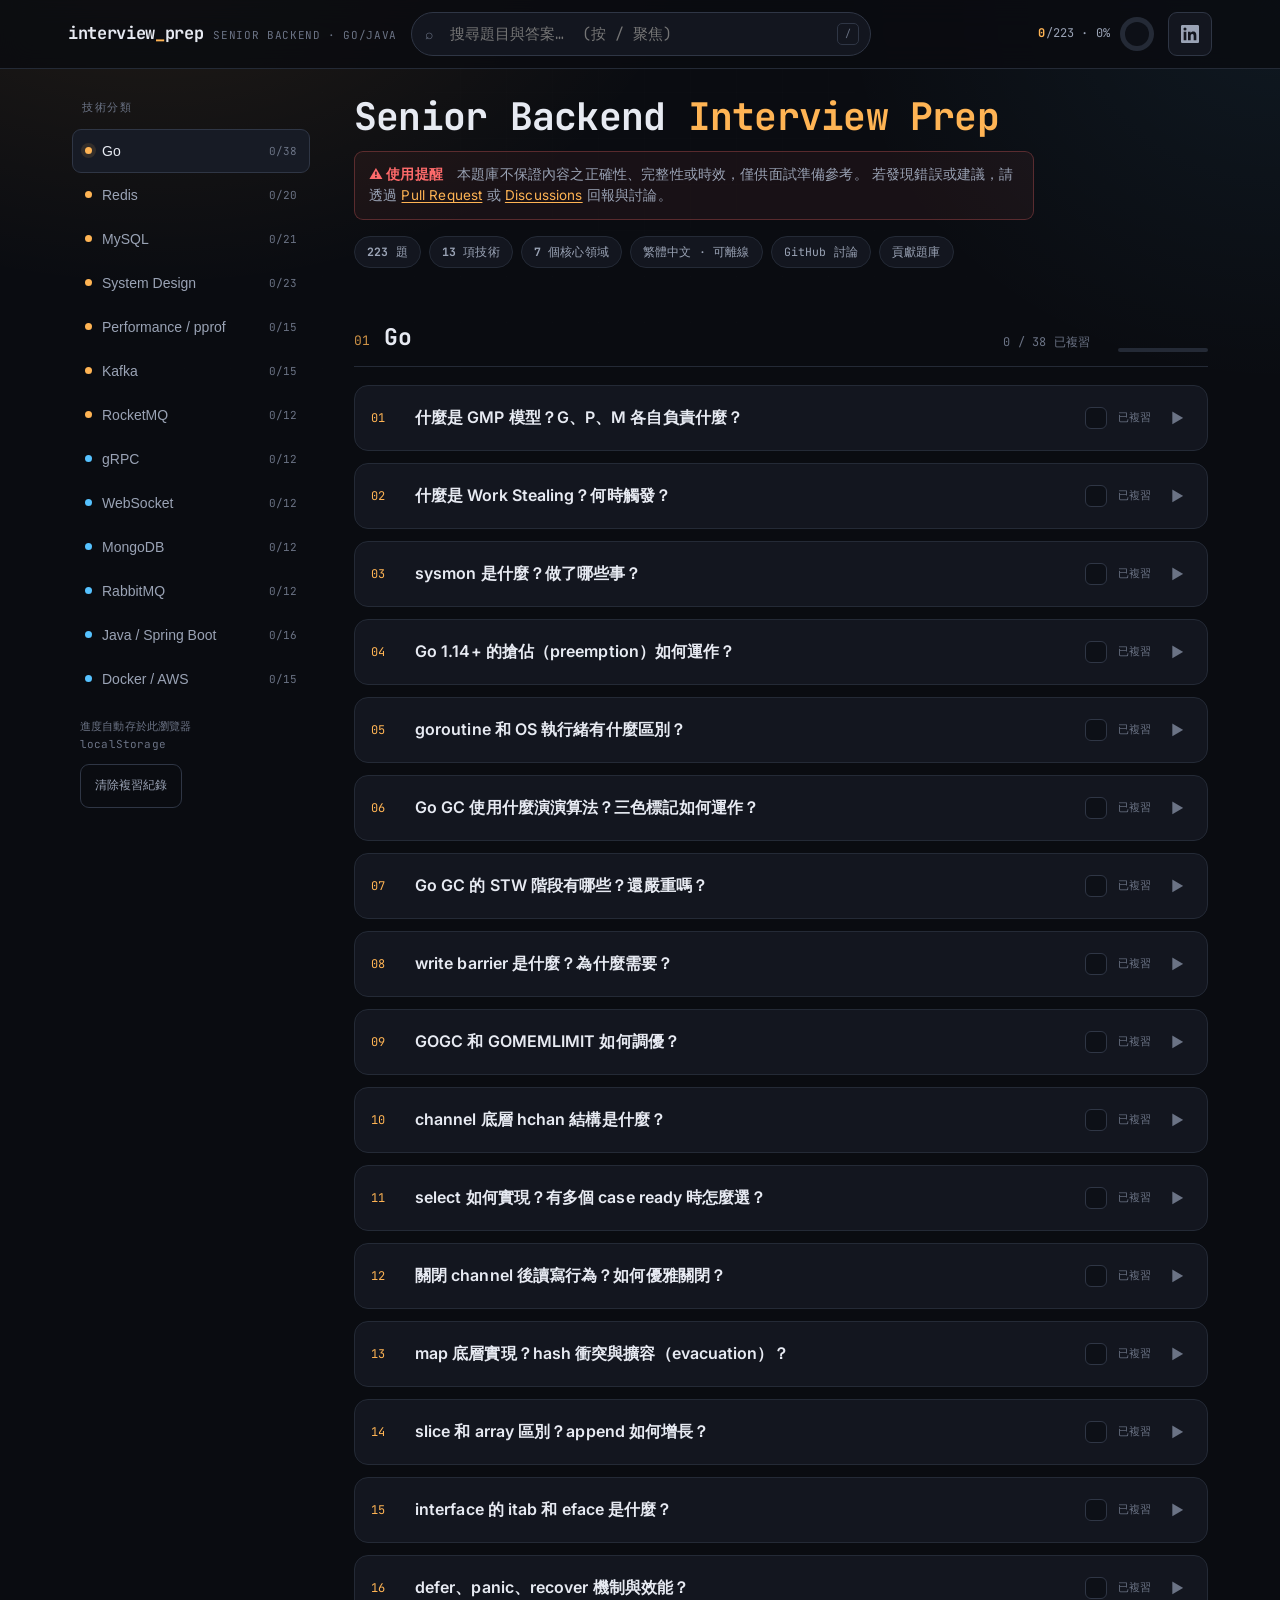
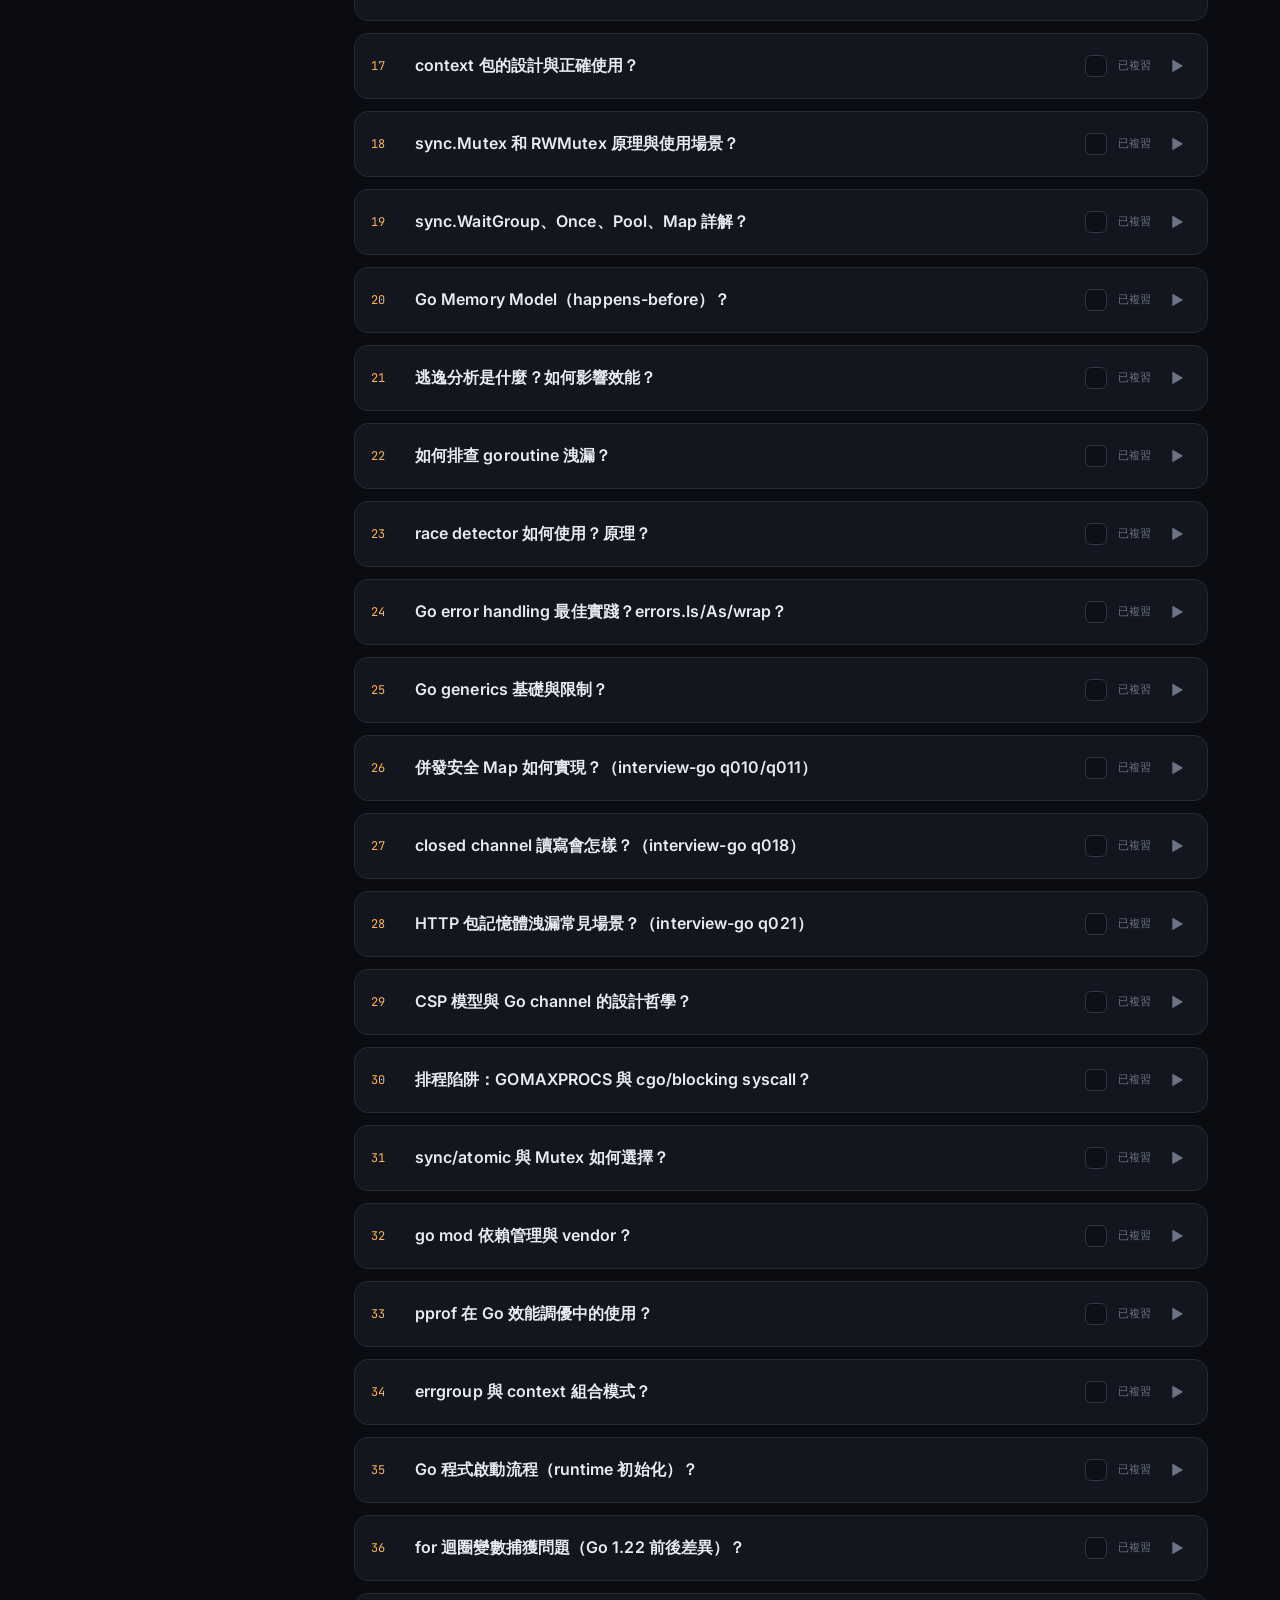
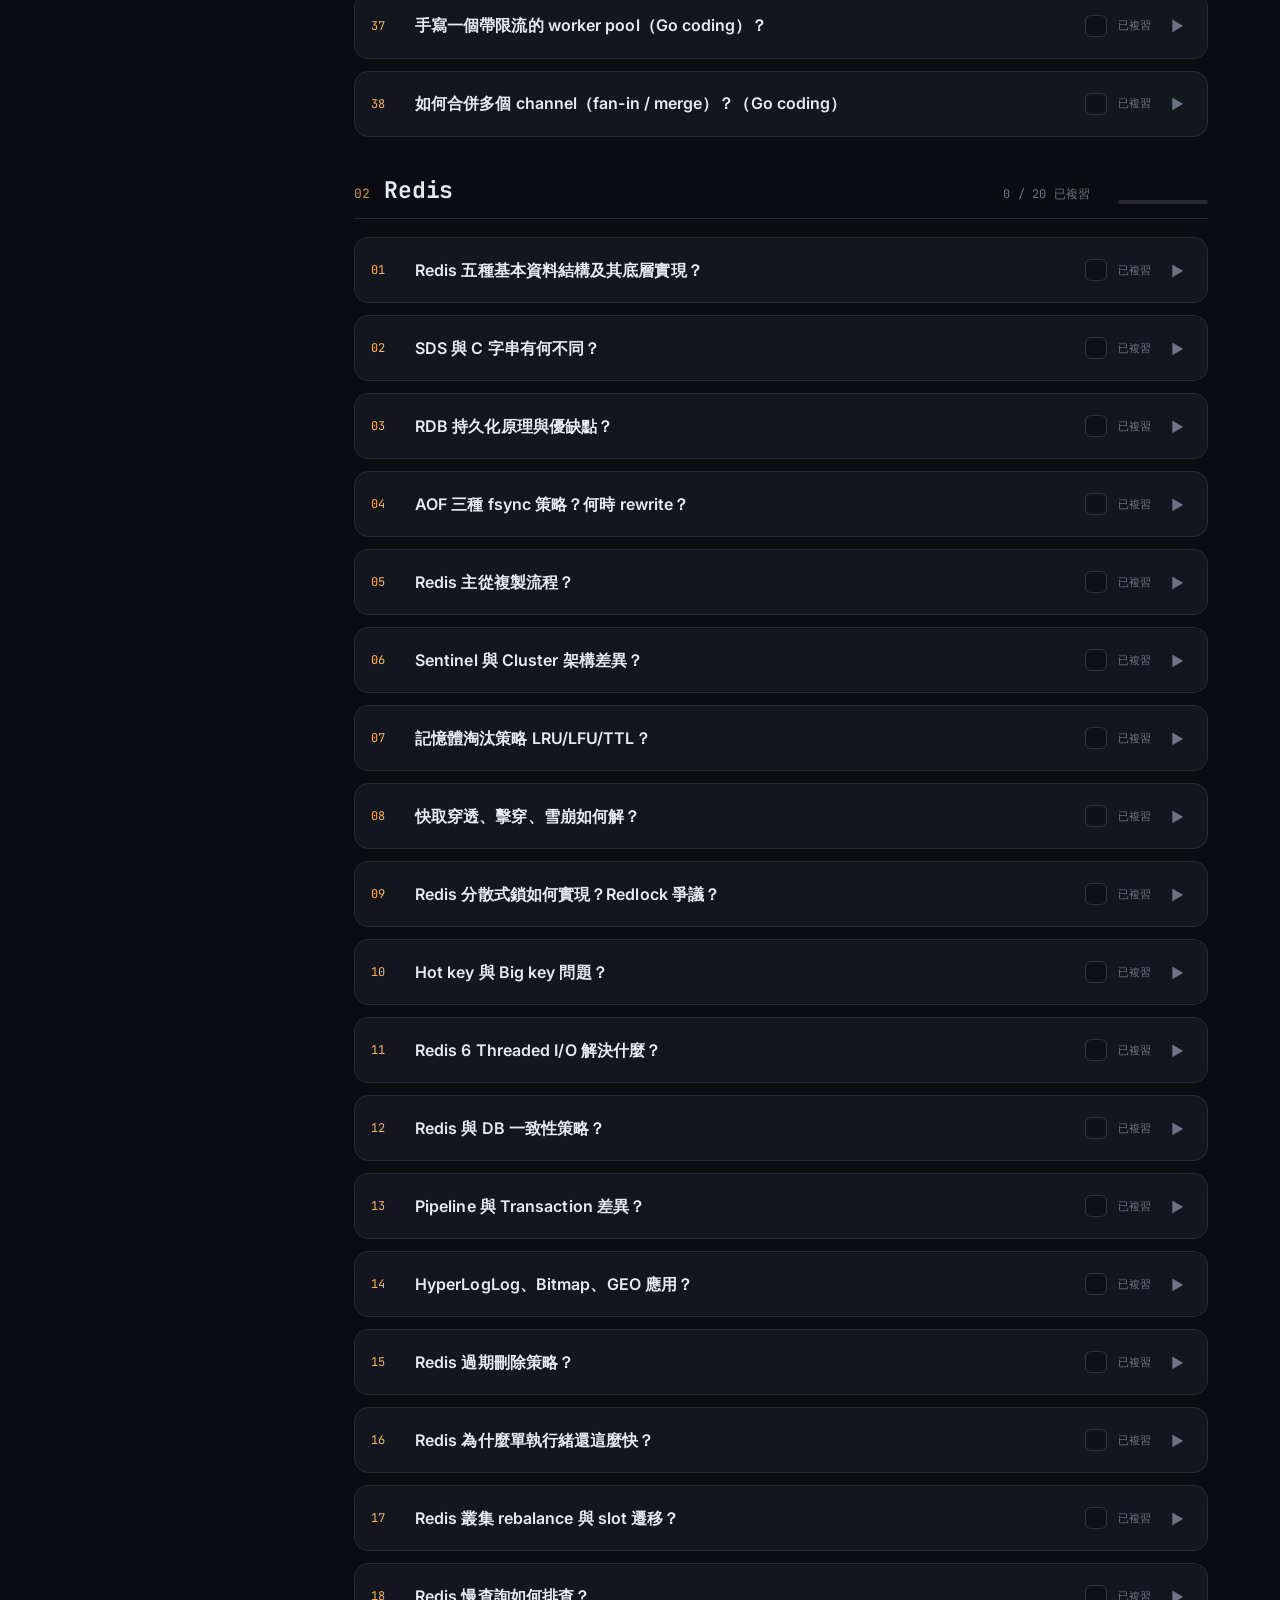
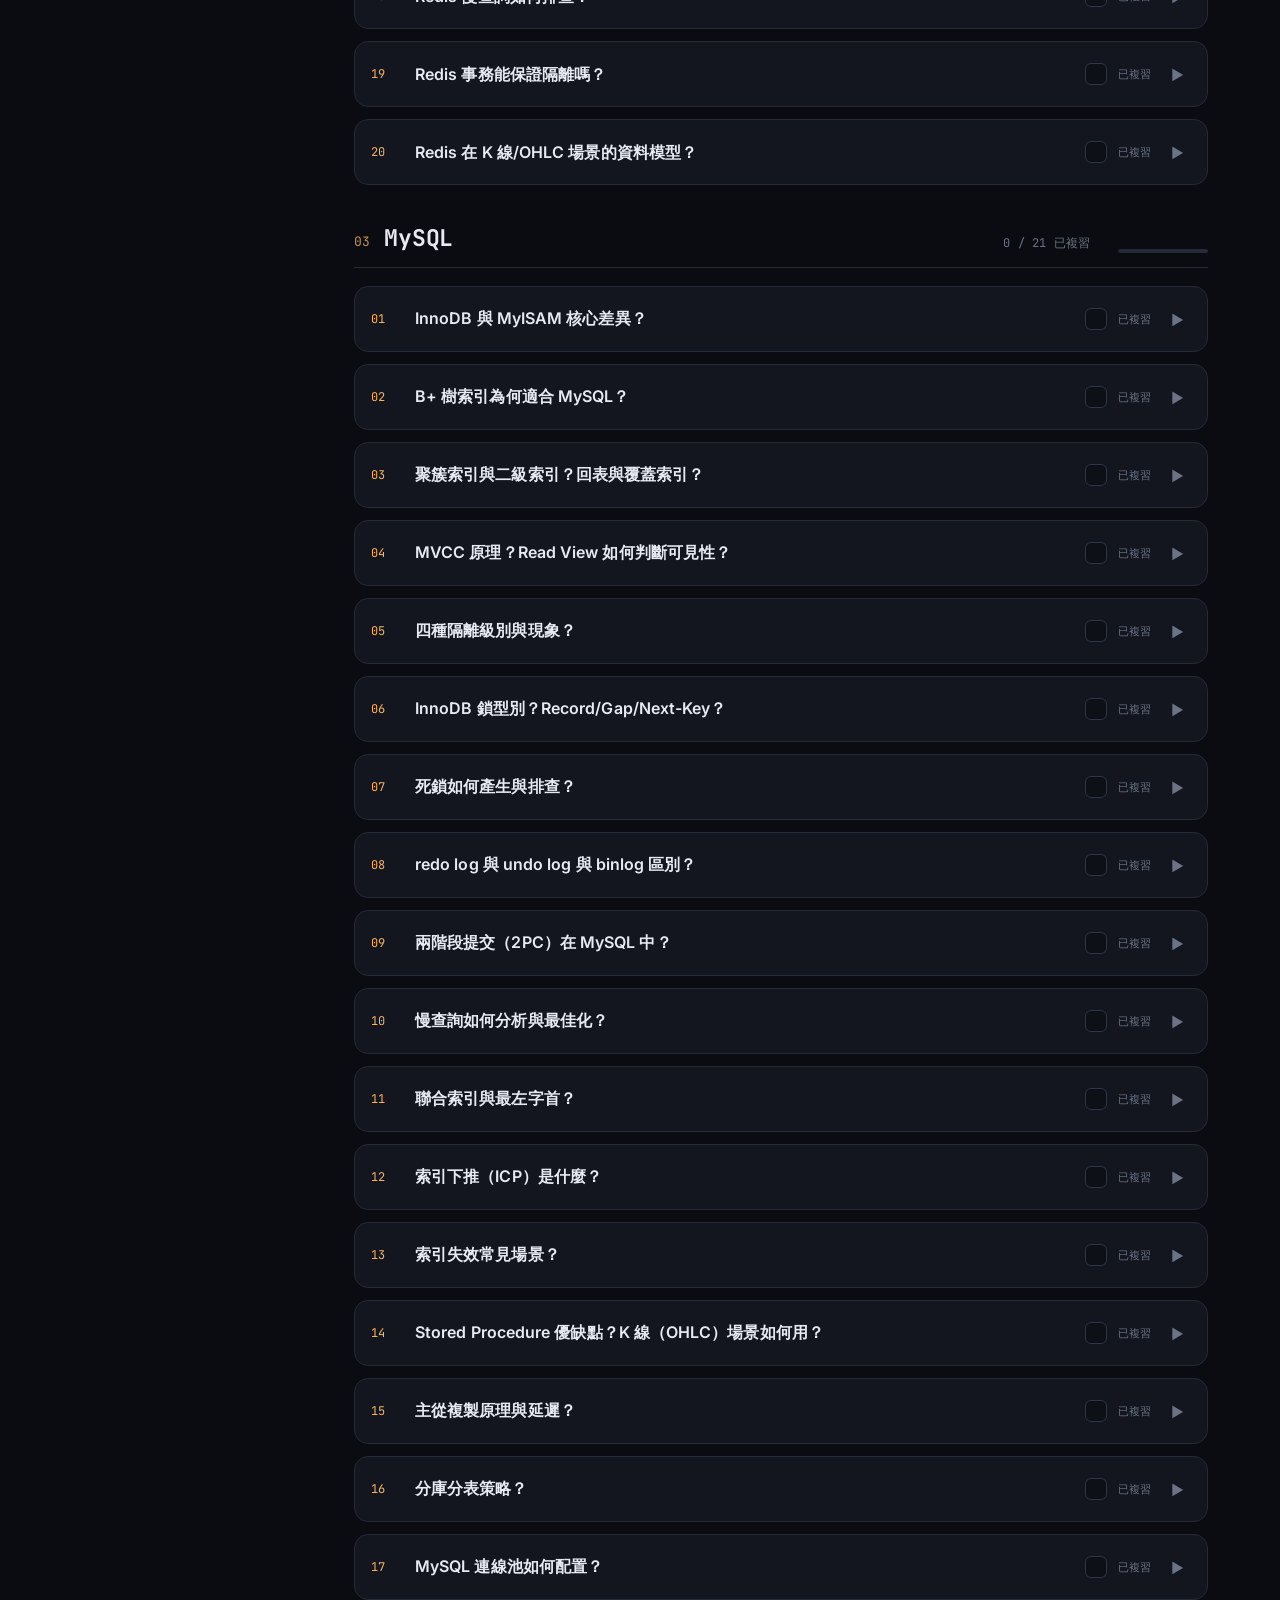
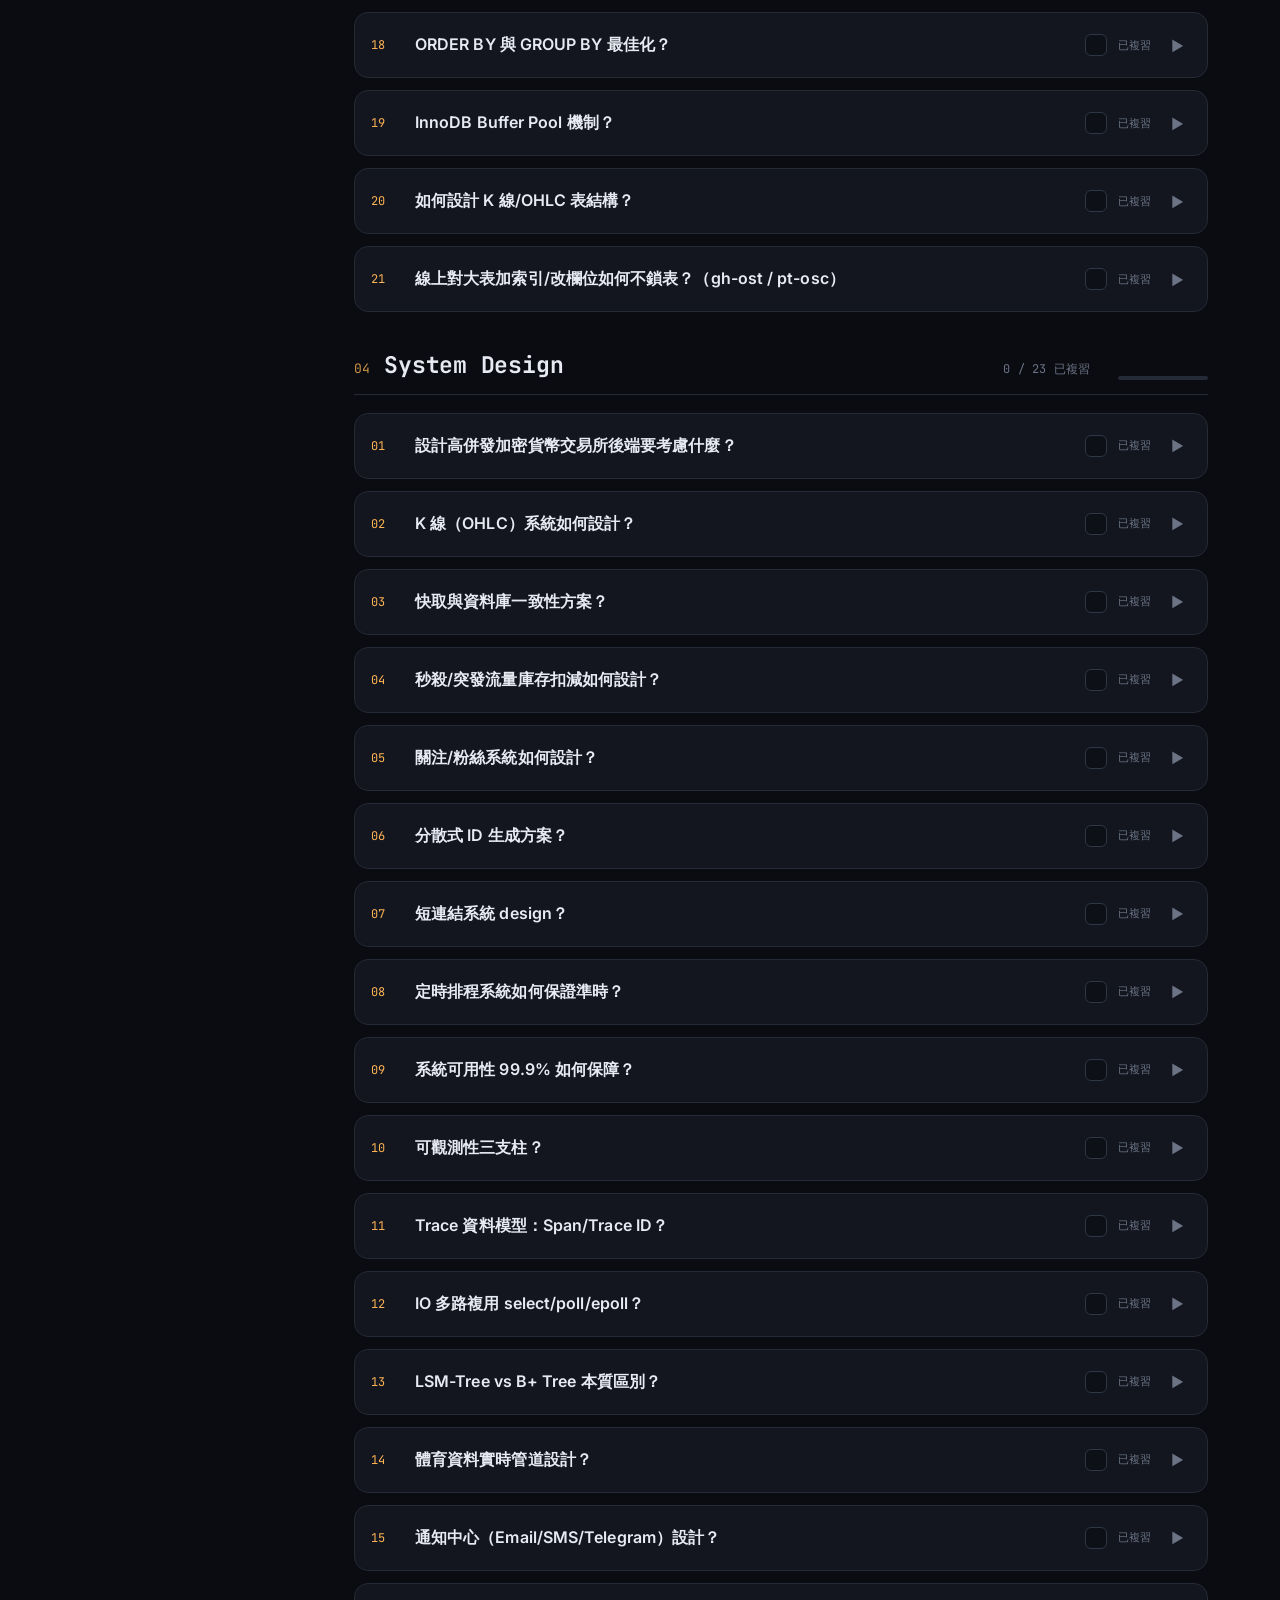
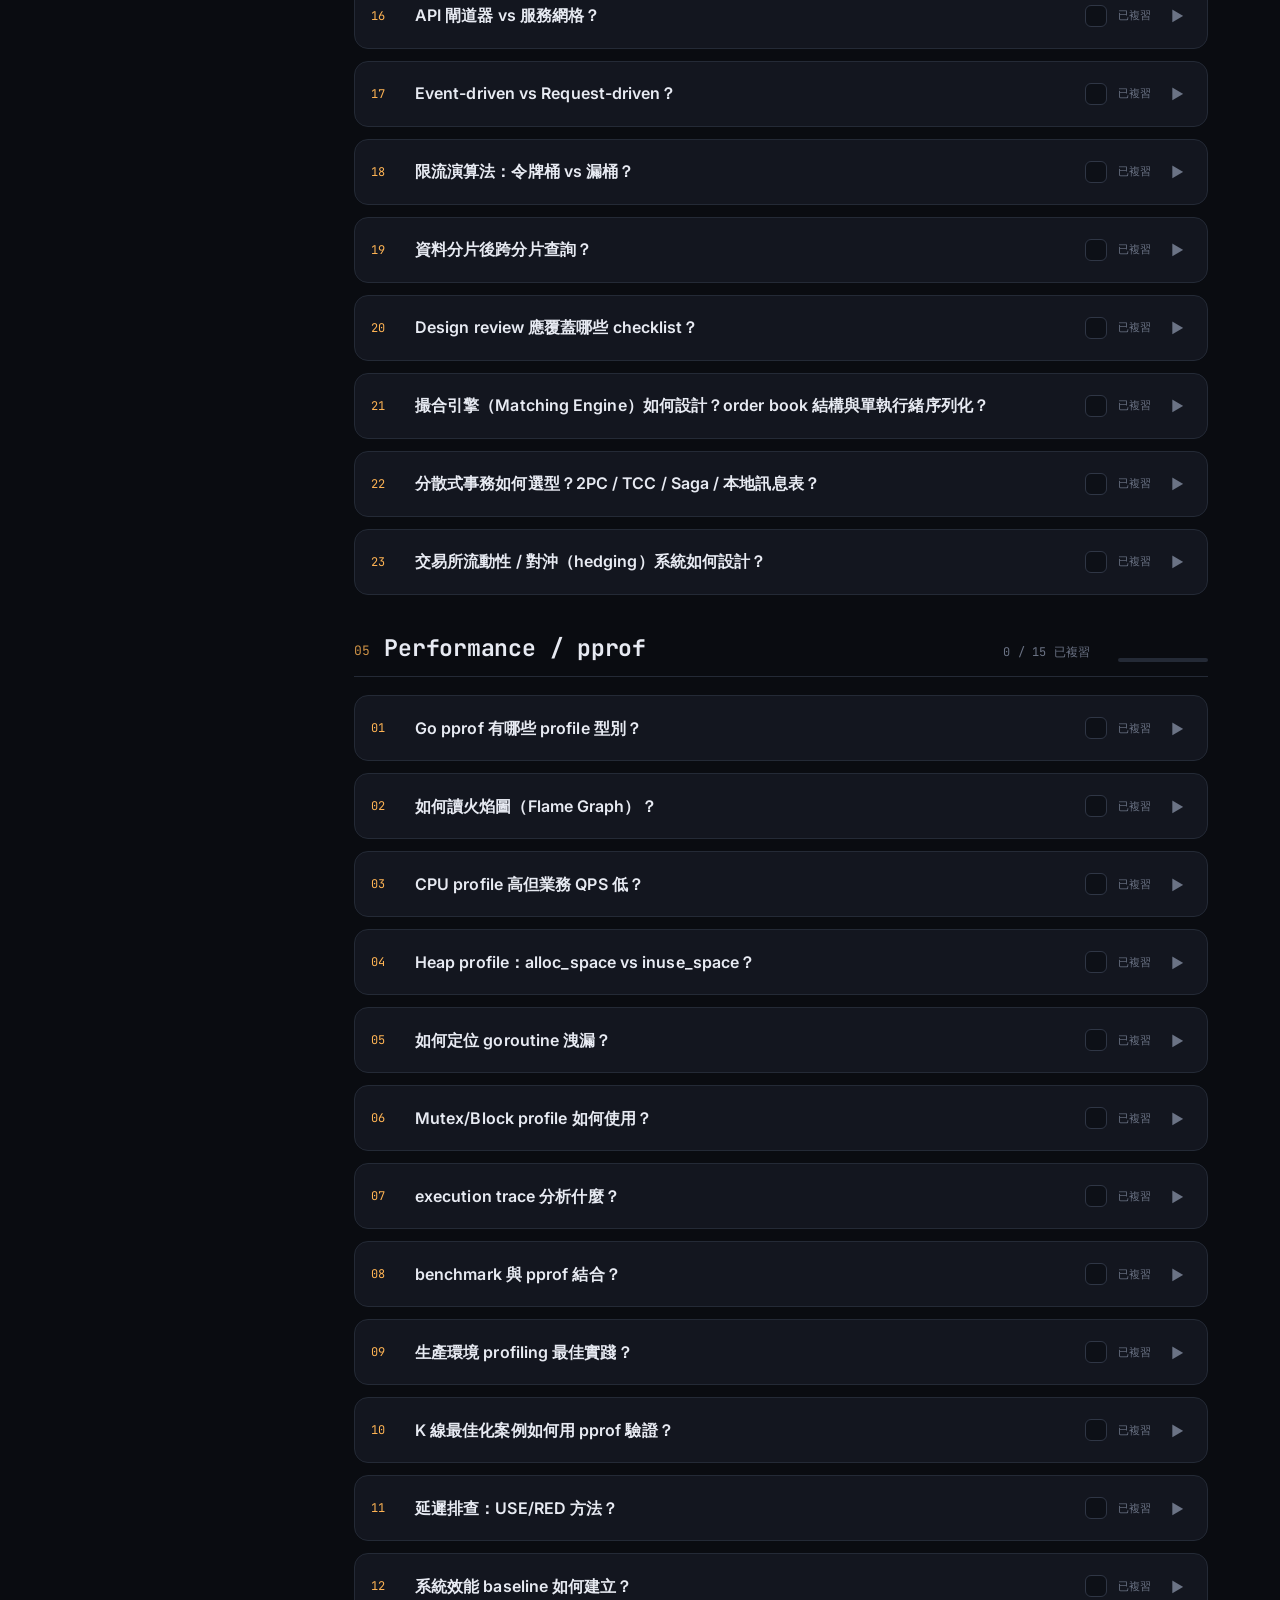
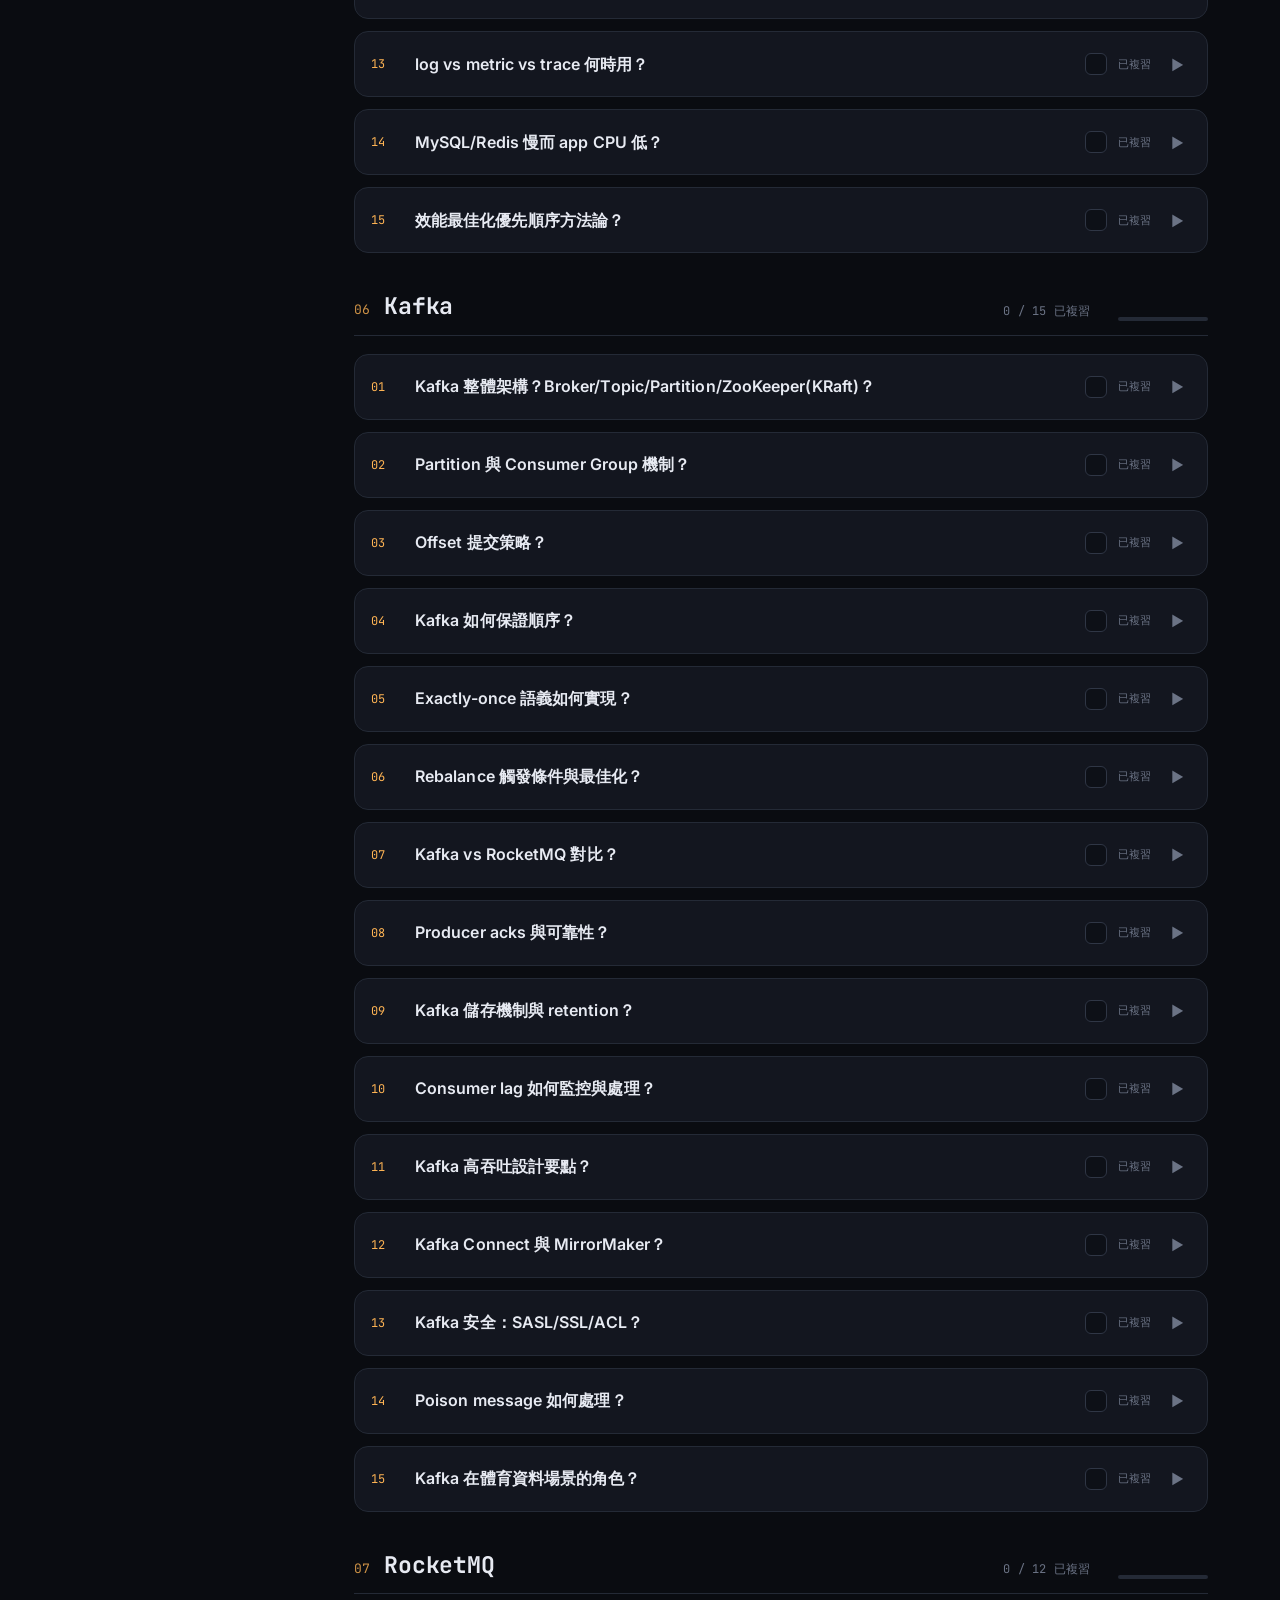
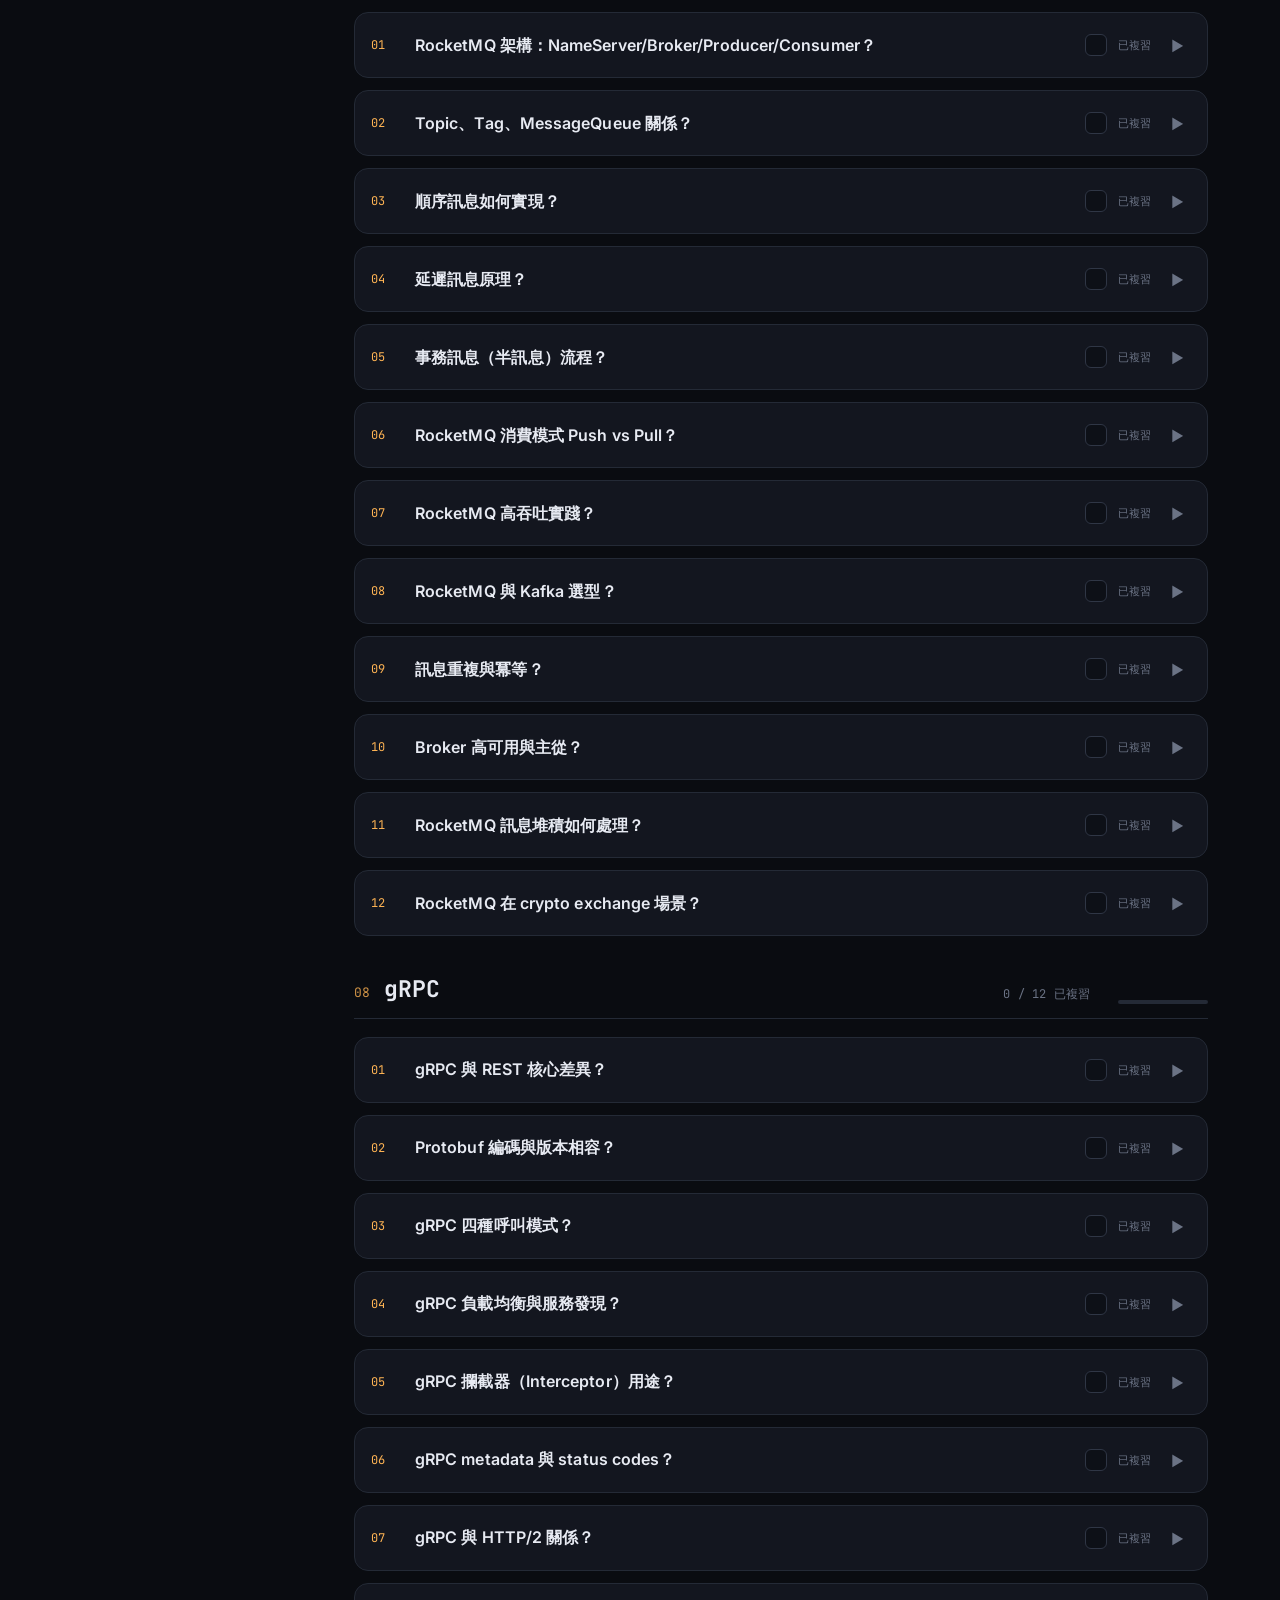
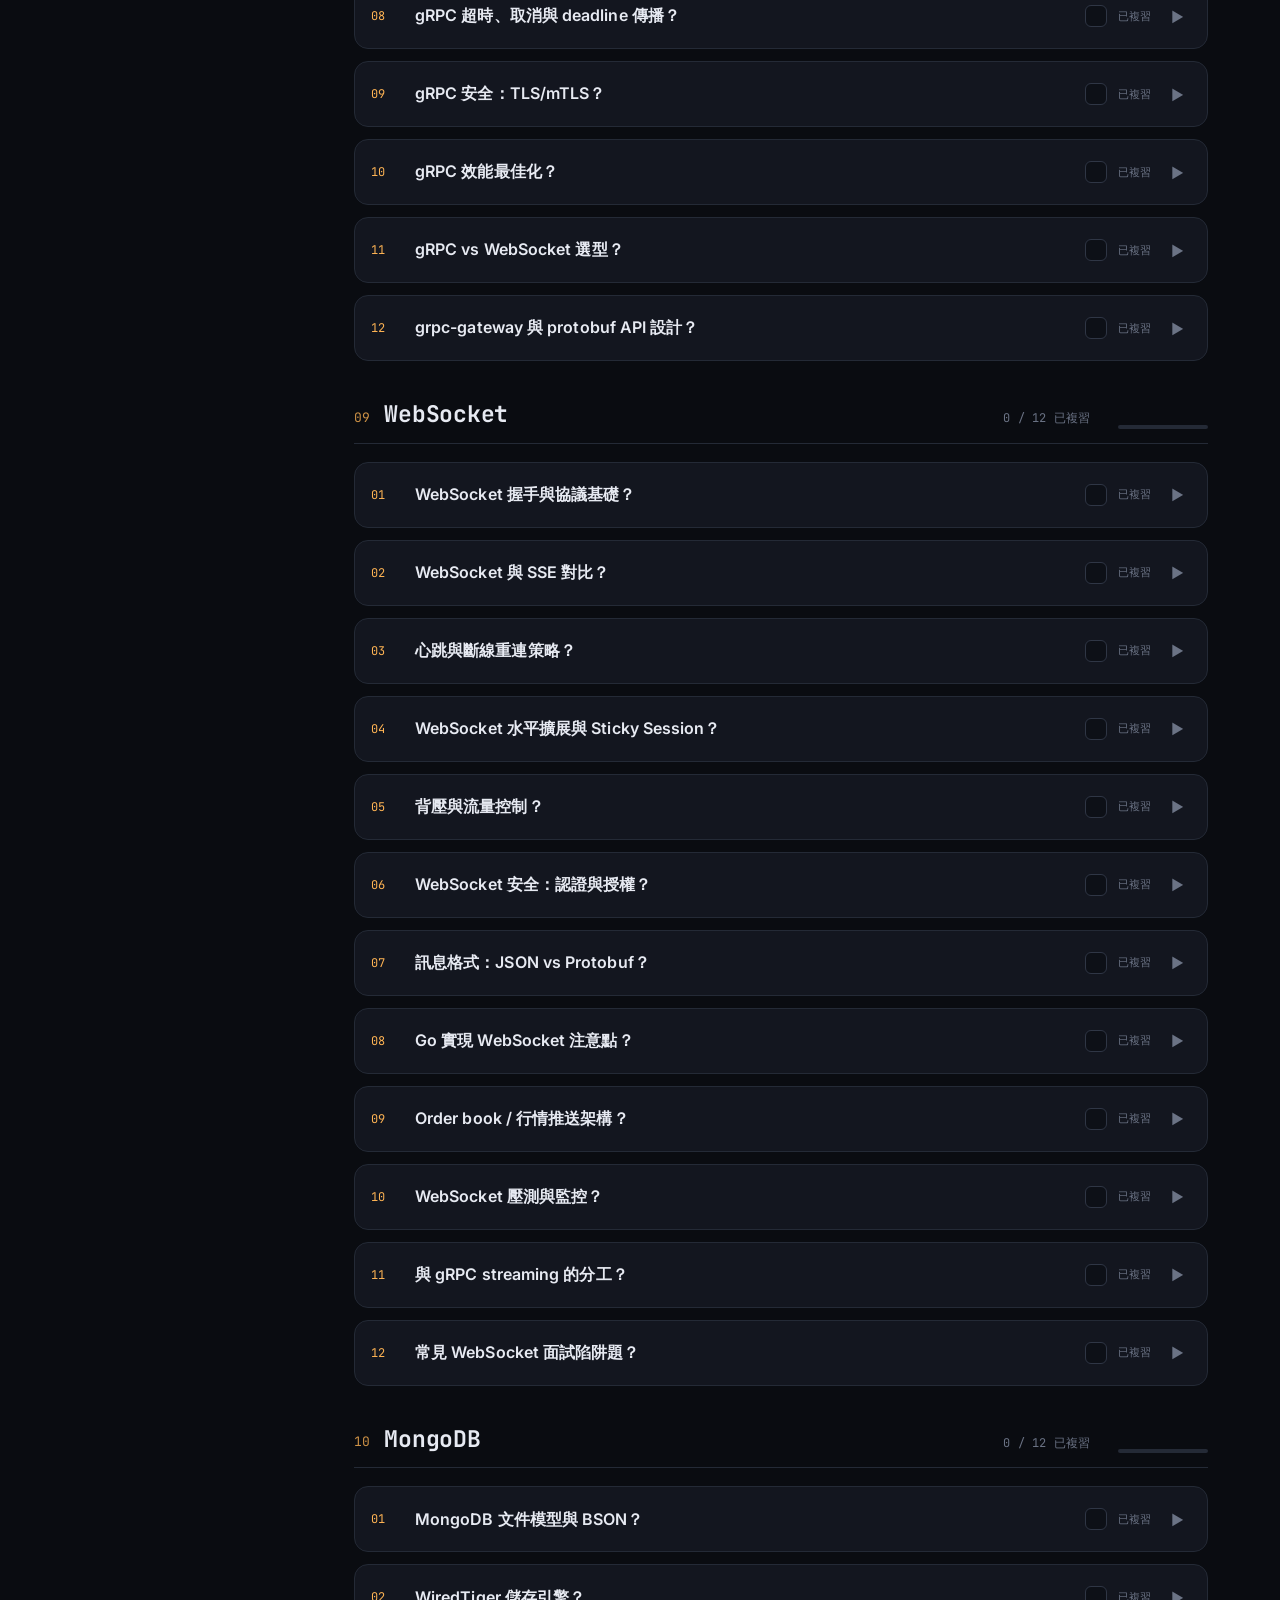
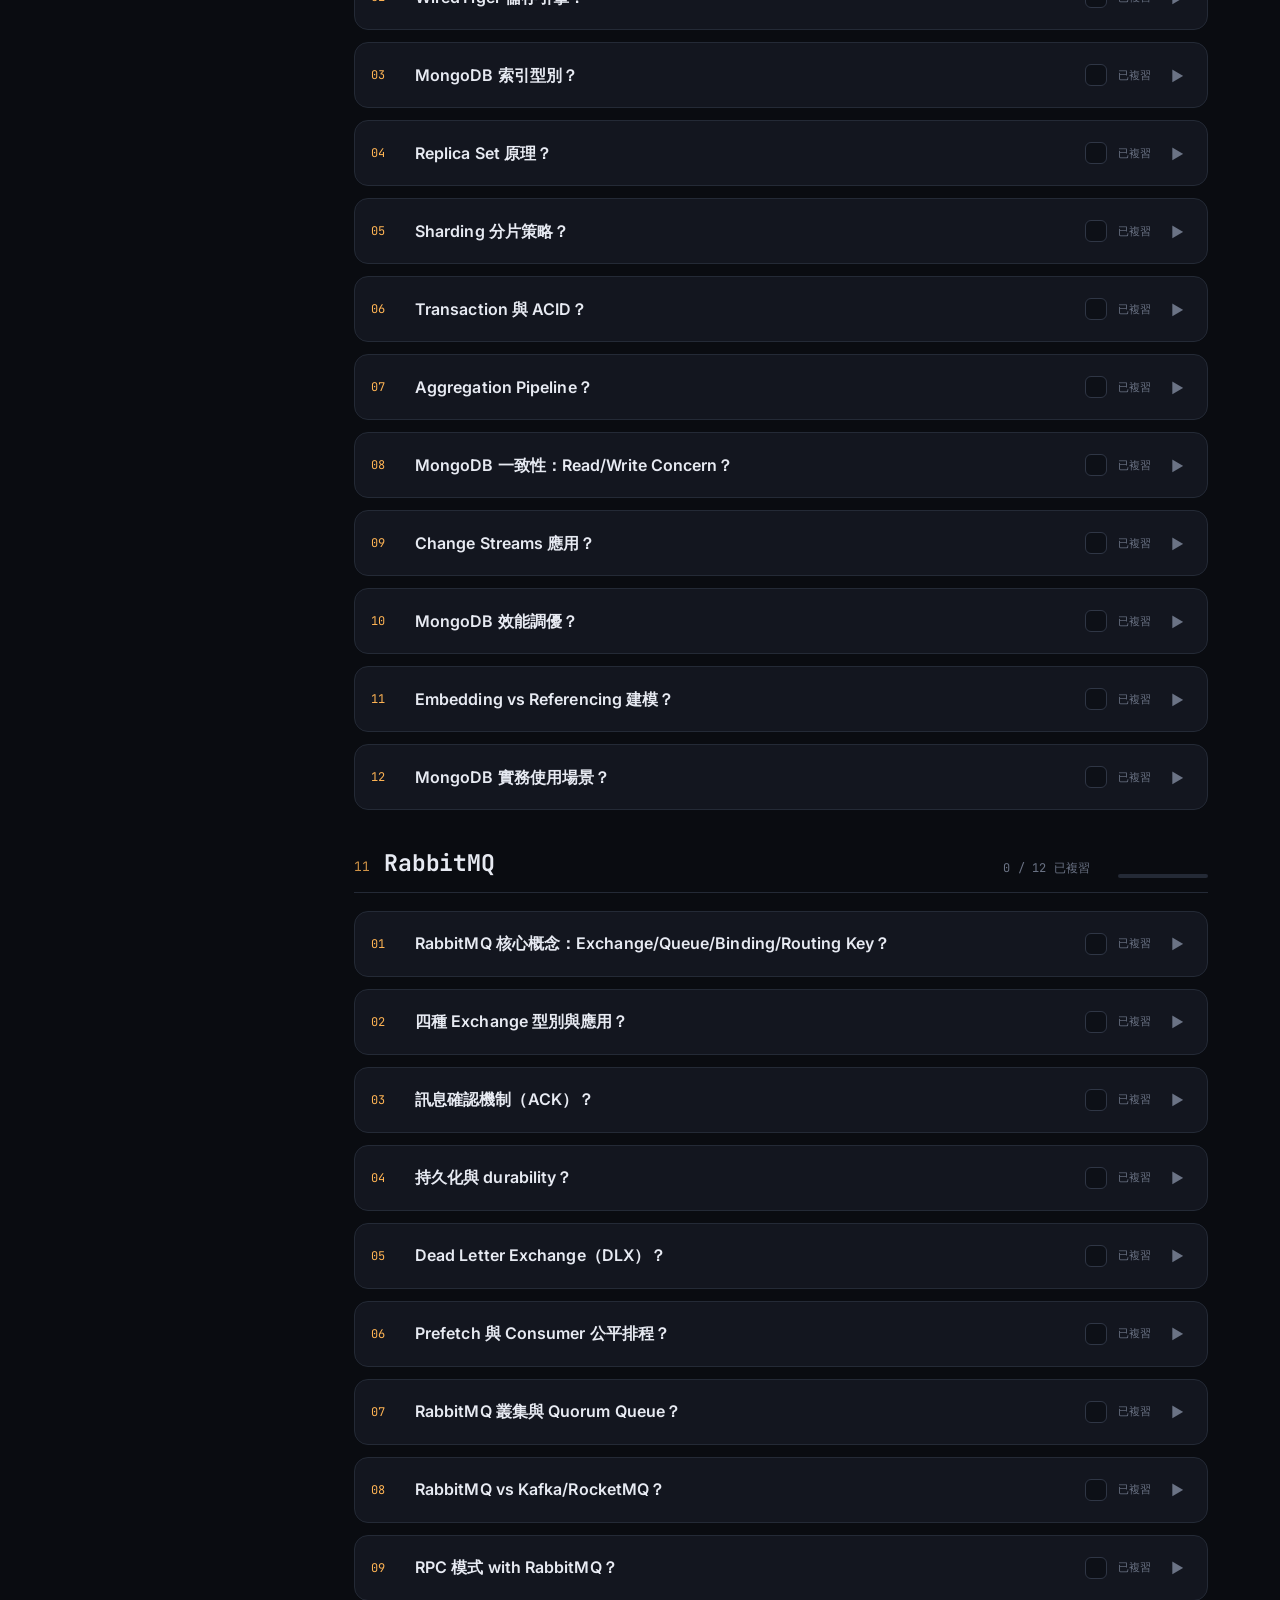
==== commit b7000eea: "docs: update README and site content for interview prep - Revised site title and description to refl" ====
--- a/interview-prep/site/index.html
+++ b/interview-prep/site/index.html
@@ -56,11 +56,15 @@
 
   <main id="content">
     <section class="hero">
-      <h1>Senior 後端<span class="em">面試題庫</span></h1>
-      <p class="hero-lead">Go / Java · 223 題 · 五段式可開口作答</p>
-      <p>每題依「核心回答 → 深入原理 → 考官追問 → 常見陷阱 → 實務場景」整理，目標是<strong>聽得懂追問、講得出原理</strong>。
-         涵蓋交易所（撮合、行情、對沖）與高吞吐數據管線等 Senior 常見脈絡。
-         展開題卡練口述，勾選「已複習」在本機追蹤進度；歡迎在 GitHub 討論與共筆。</p>
+      <h1>Senior Backend <span class="em">Interview Prep</span></h1>
+      <p class="hero-notice" role="note">
+        <strong>⚠ 使用提醒</strong>　本題庫不保證內容之正確性、完整性或時效，僅供面試準備參考。
+        若發現錯誤或建議，請透過
+        <a href="https://github.com/chiayu0816/chiayu0816.github.io/blob/main/CONTRIBUTING.md" target="_blank" rel="noopener noreferrer">Pull Request</a>
+        或
+        <a href="https://github.com/chiayu0816/chiayu0816.github.io/discussions" target="_blank" rel="noopener noreferrer">Discussions</a>
+        回報與討論。
+      </p>
       <div class="meta">
         <span class="chip"><b>223</b> 題</span>
         <span class="chip"><b>13</b> 項技術</span>
--- a/interview-prep/site/assets/style.css
+++ b/interview-prep/site/assets/style.css
@@ -200,6 +200,14 @@
   letter-spacing:-.02em;line-height:1.15}
 .hero h1 .em{color:var(--accent)}
 .hero p{color:var(--muted);max-width:680px;margin:6px 0 0;font-size:15px;line-height:1.65}
+.hero p.hero-notice{
+  margin-top:12px;padding:12px 14px;font-size:13.5px;line-height:1.6;
+  color:var(--muted);background:rgba(255,107,107,.06);
+  border:1px solid rgba(255,107,107,.28);border-radius:var(--radius-sm);
+}
+.hero p.hero-notice strong{color:var(--c-trap);font-weight:600}
+.hero p.hero-notice a{color:var(--accent);text-decoration:underline;text-underline-offset:2px}
+.hero p.hero-notice a:hover{color:var(--text)}
 .hero p.hero-lead{font-family:var(--mono);font-size:13px;color:var(--accent);opacity:.92;
   margin:10px 0 14px;line-height:1.45;letter-spacing:.01em}
 .hero p.hero-lead + p{margin-top:0}
